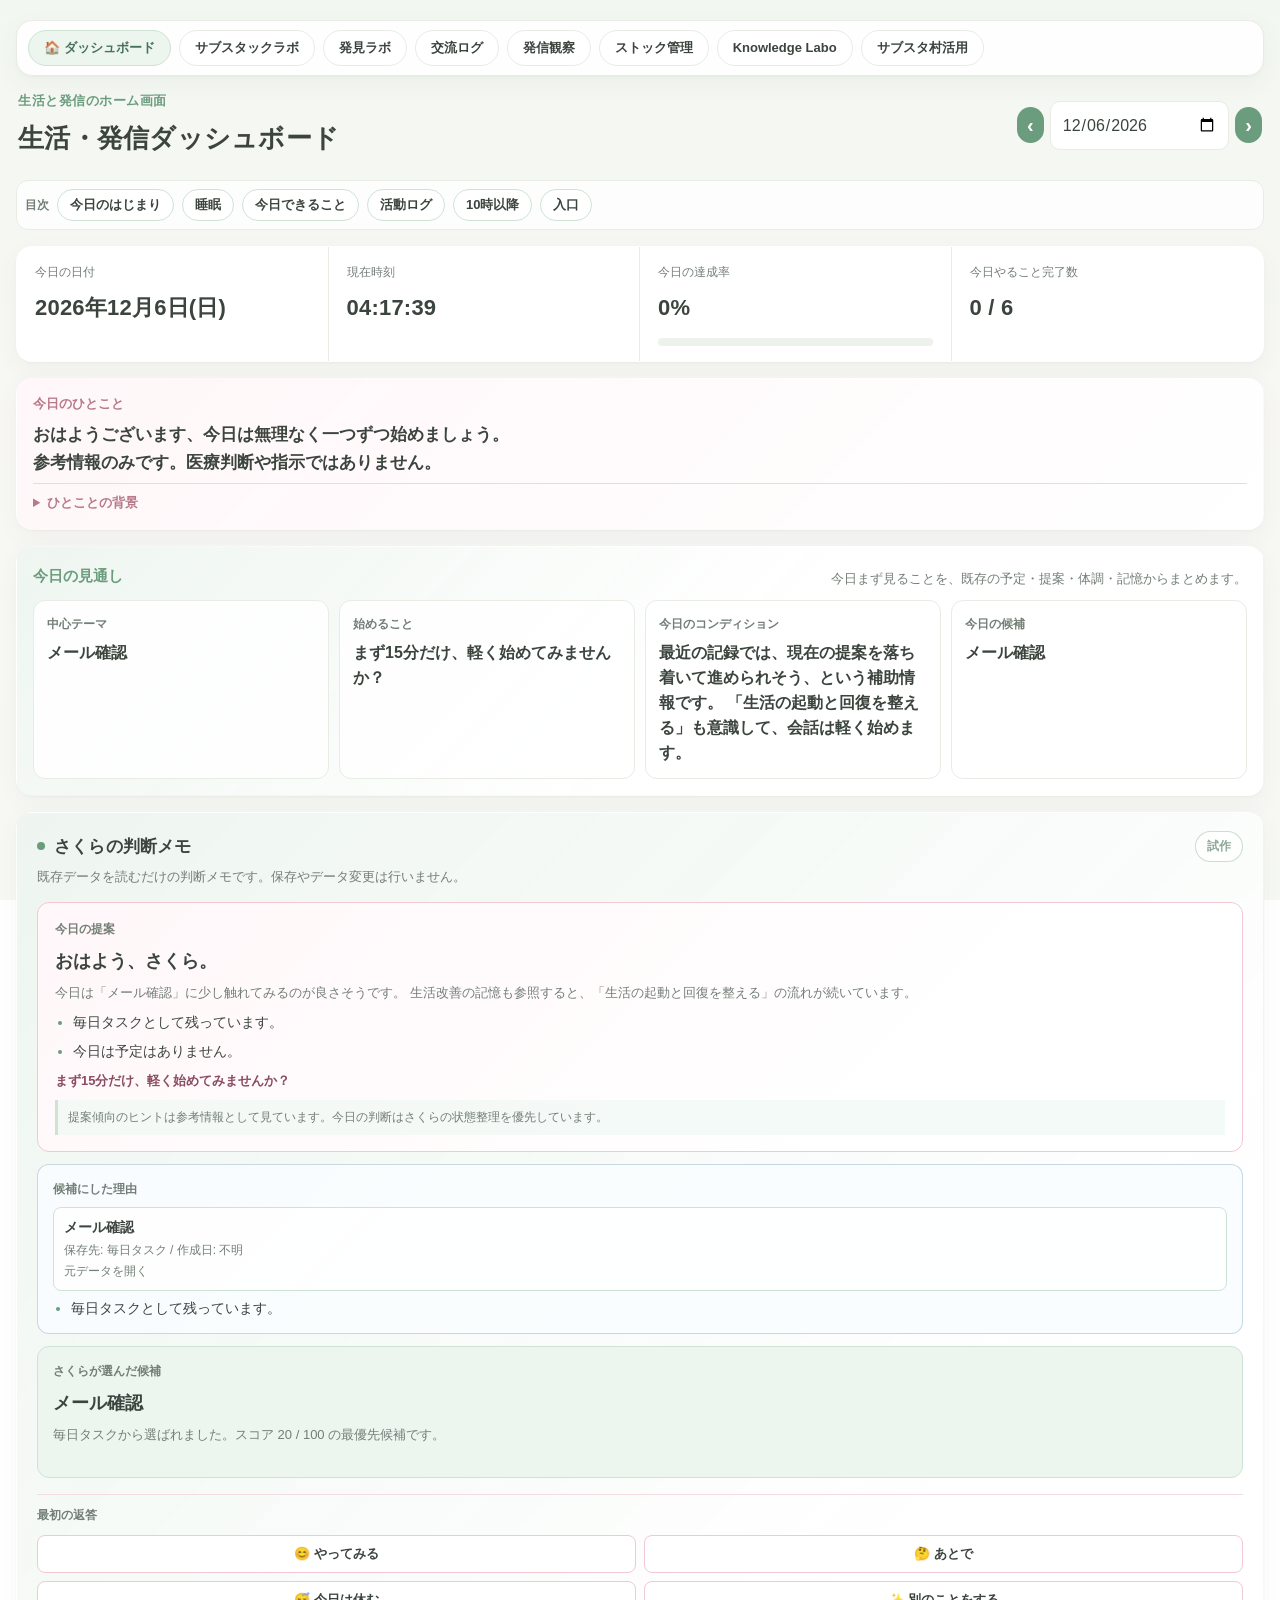
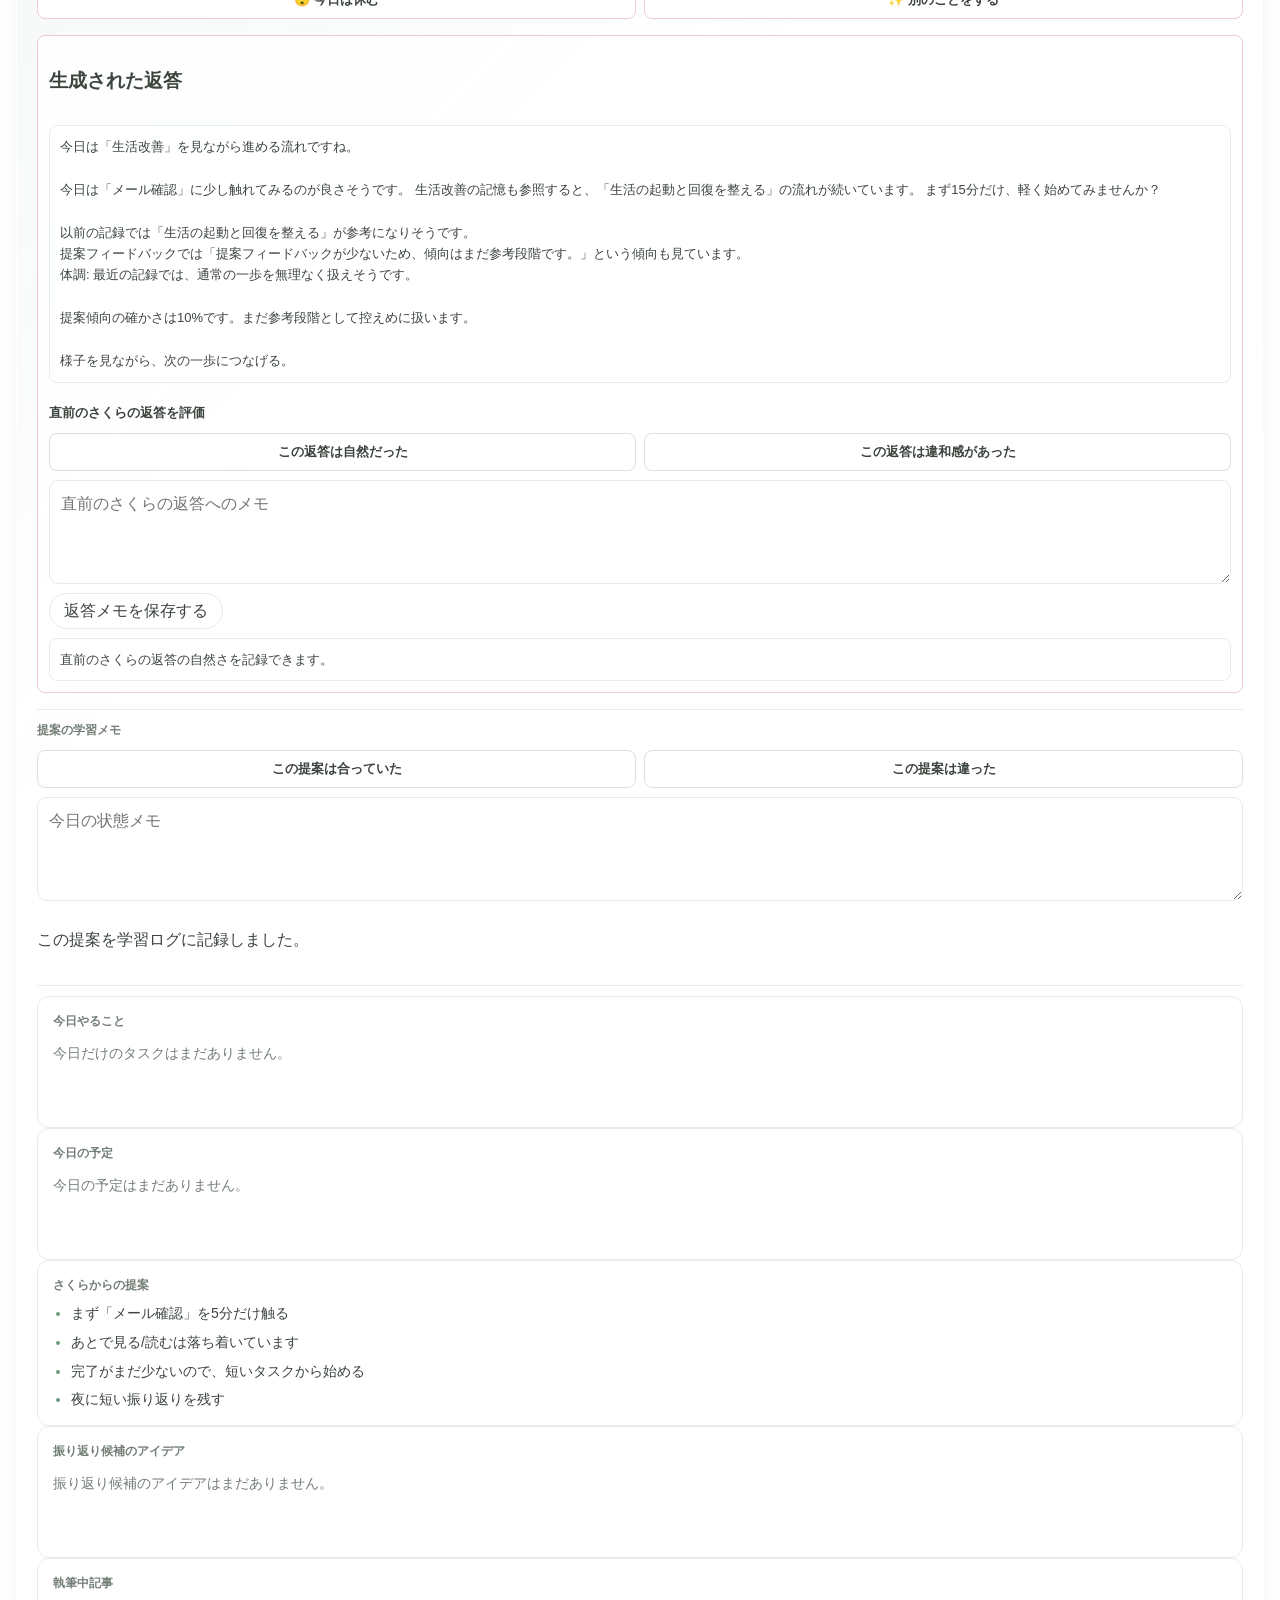
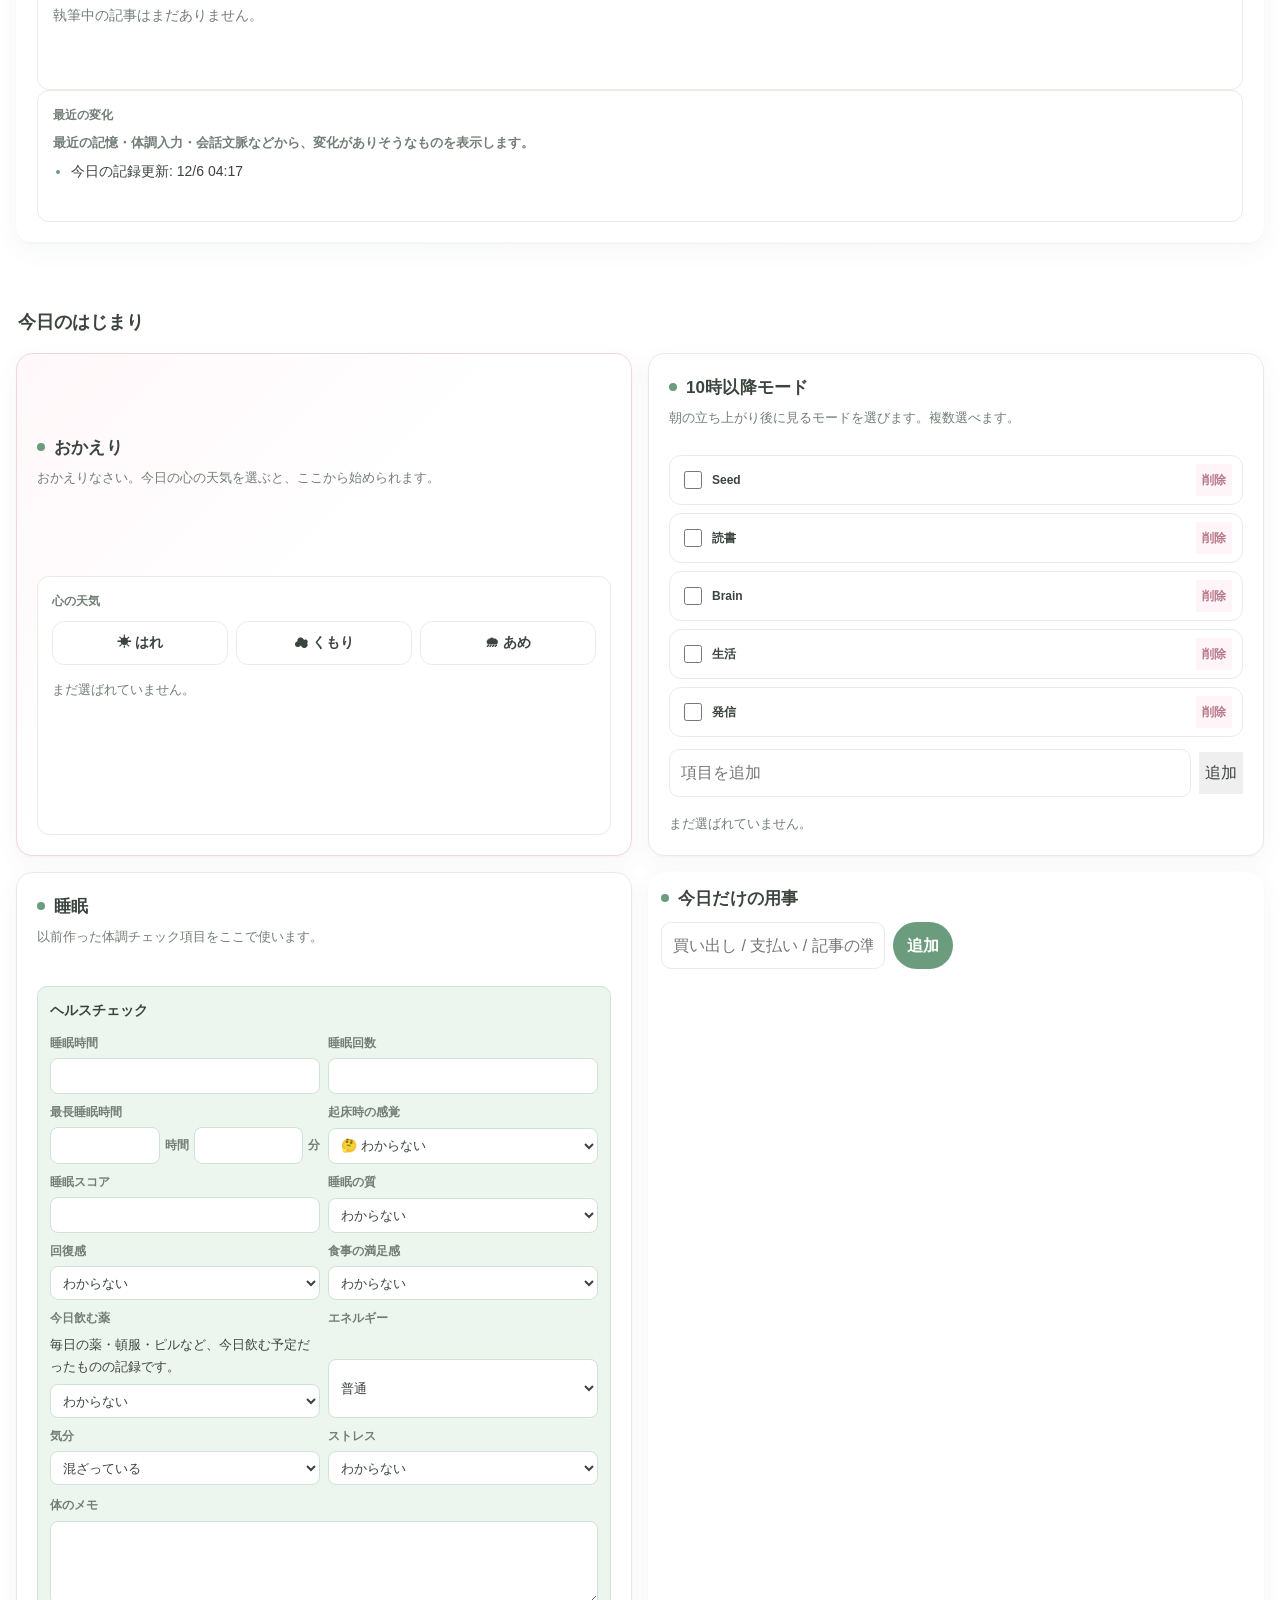
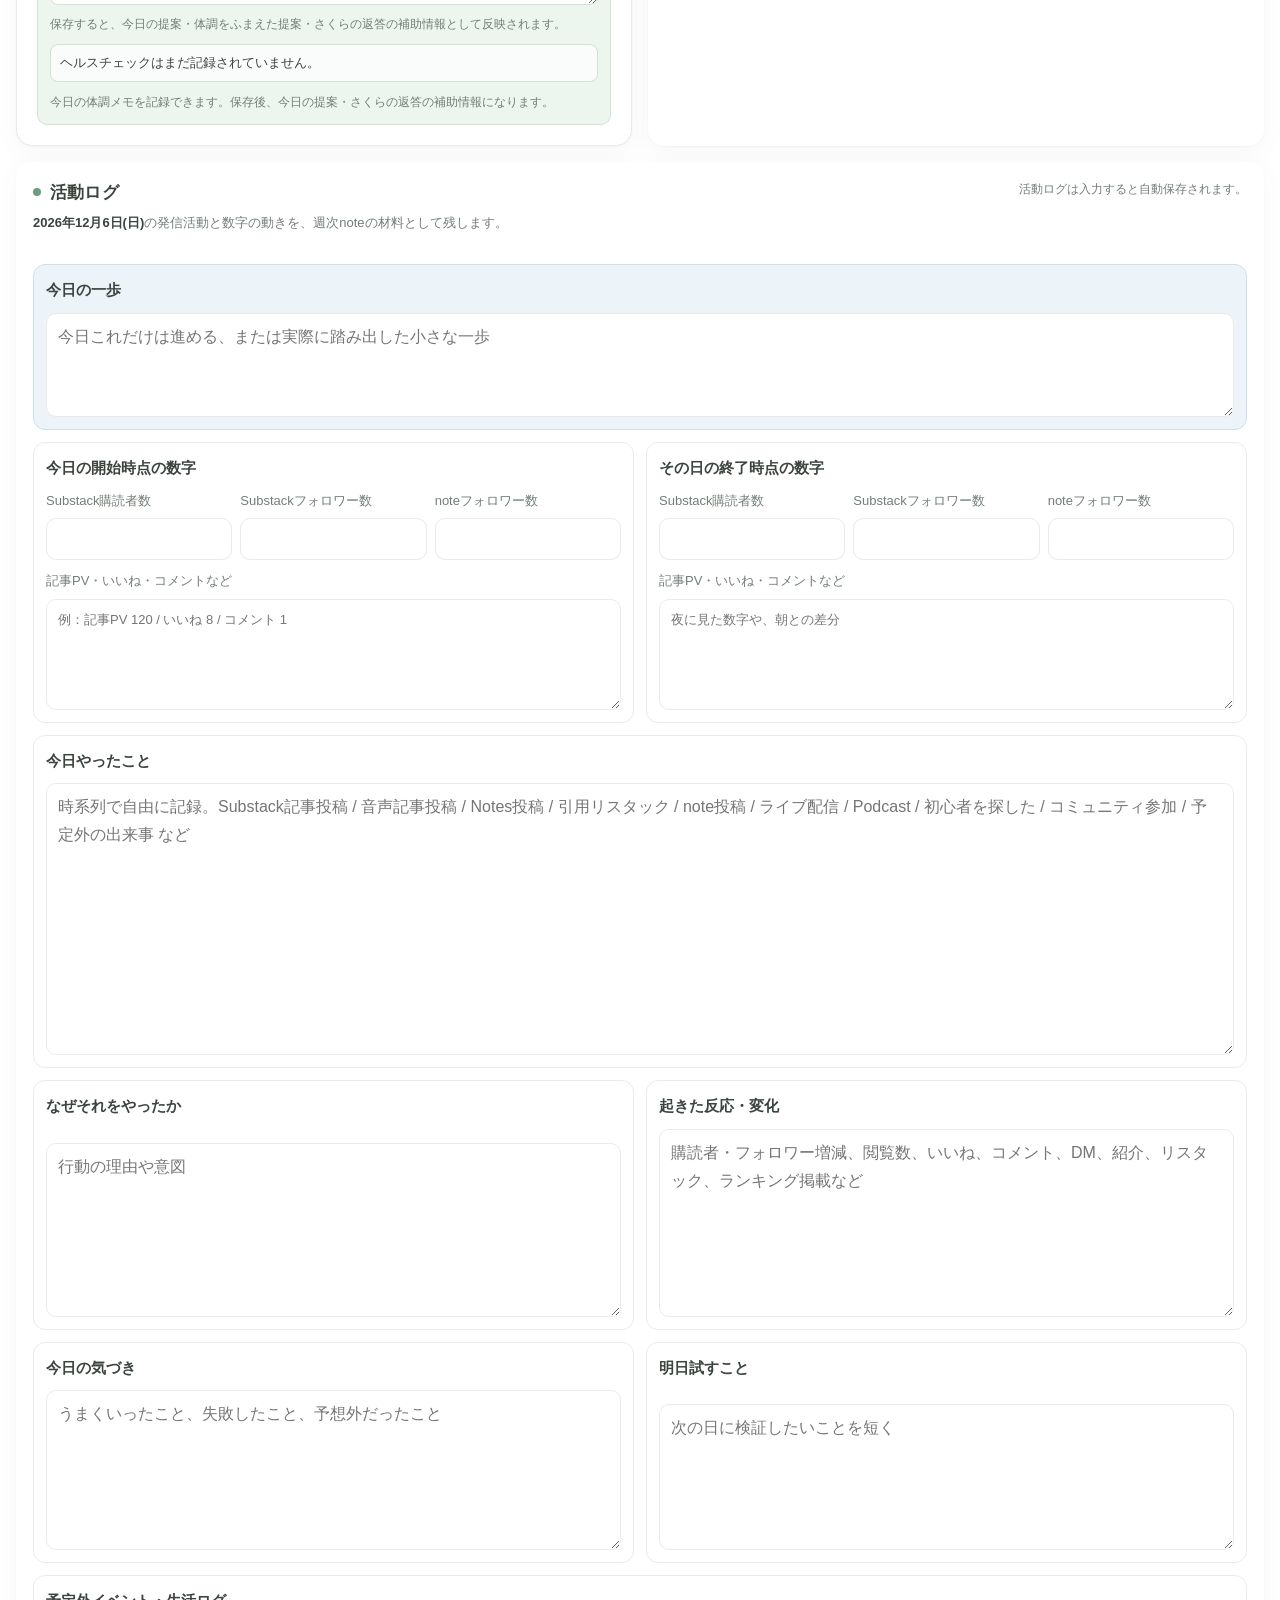
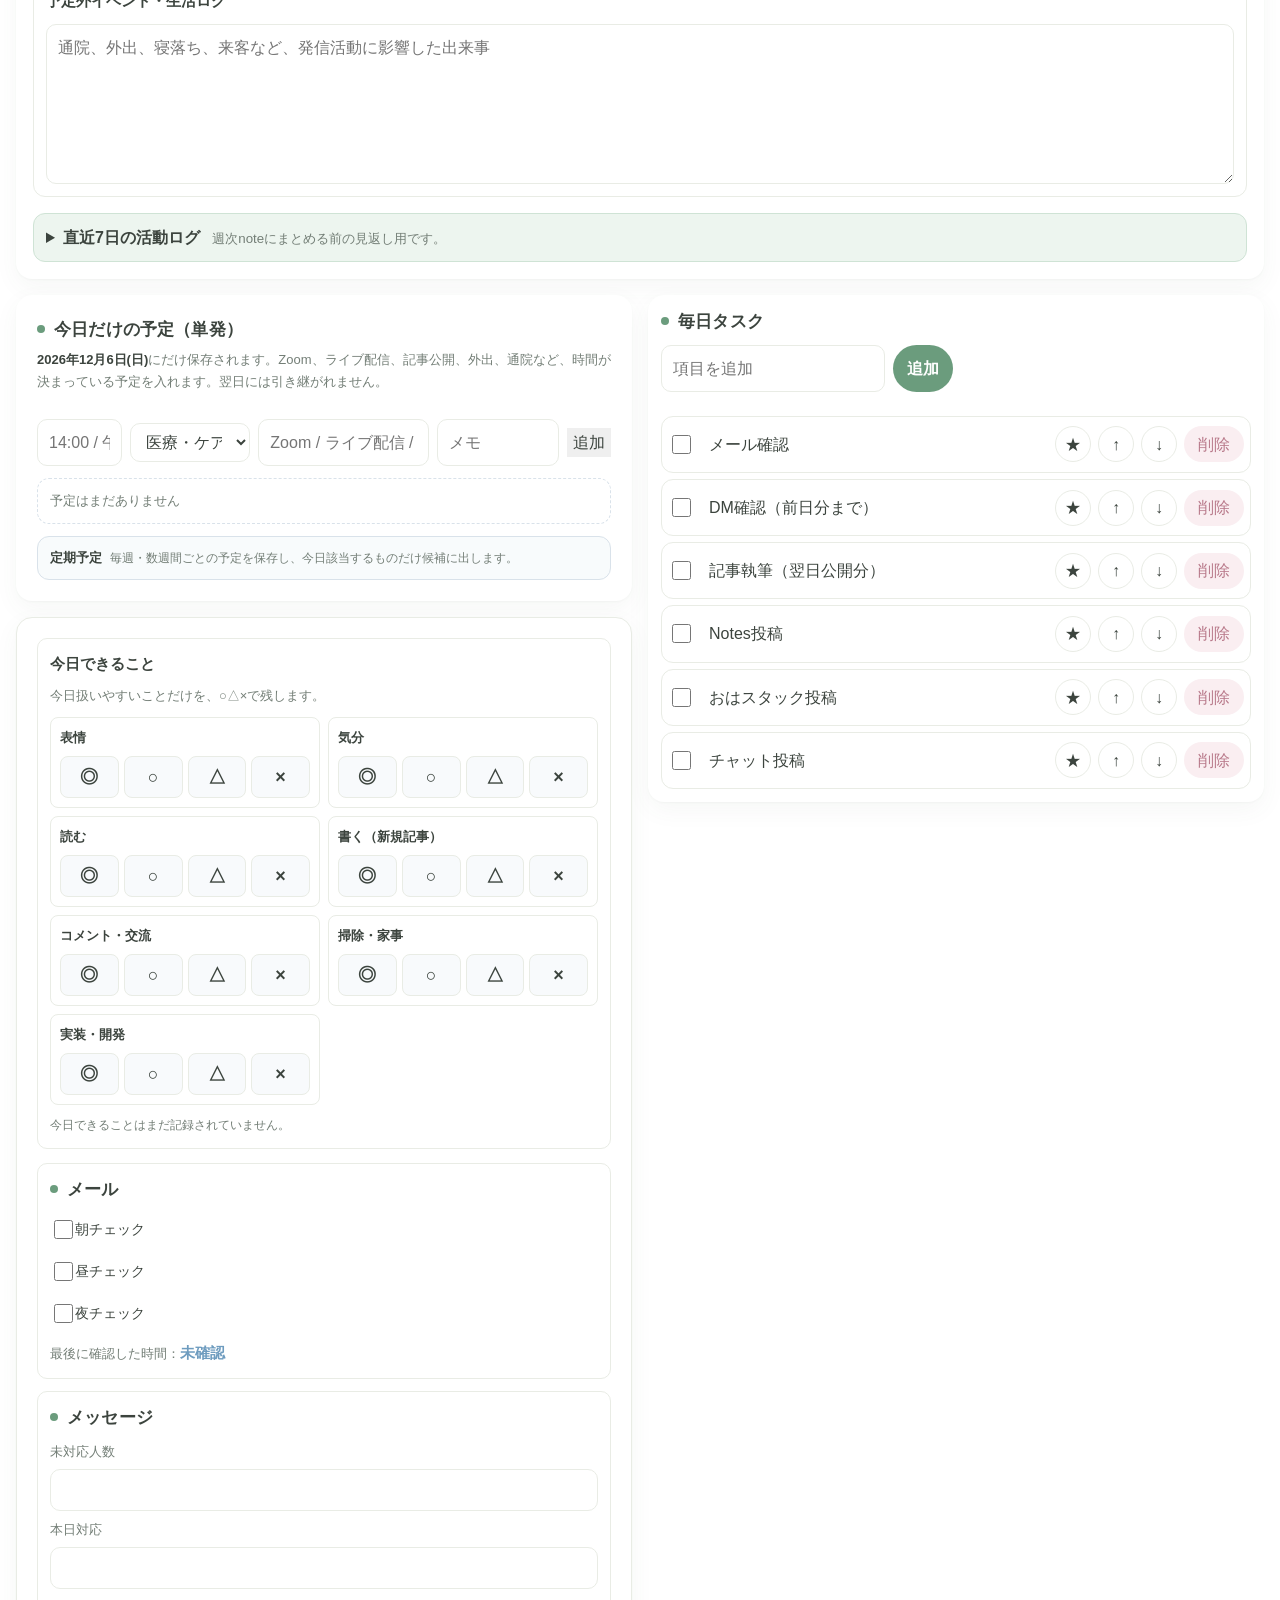
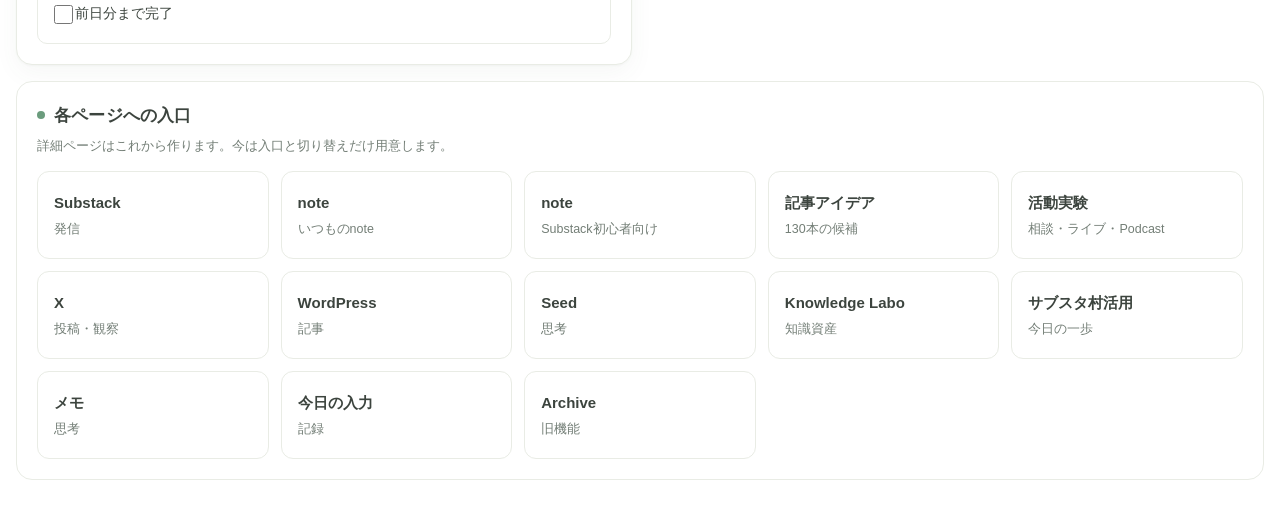
==== index.html @ 3c577ba4 "Improve Substa village video notes" ====
<!doctype html>
<html lang="ja">
  <head>
    <meta charset="UTF-8" />
    <meta name="viewport" content="width=device-width, initial-scale=1.0" />
    <title>生活・発信ダッシュボード</title>
    <link rel="icon" href="data:," />
    <link rel="stylesheet" href="./styles.css?v=20260811-substa-video-log" />
  </head>
  <body>
    <div class="app">
      <nav class="global-nav" aria-label="アプリ切り替え">
        <a class="global-nav-link current" aria-current="page" href="https://mcwgw408-oss.github.io/operation-dashboard/">🏠 ダッシュボード</a>
        <a class="global-nav-link" href="https://mcwgw408-oss.github.io/substack-labo/">サブスタックラボ</a>
        <a class="global-nav-link" href="https://mcwgw408-oss.github.io/discovery-Labo/">発見ラボ</a>
        <a class="global-nav-link" href="https://mcwgw408-oss.github.io/action-Labo/">交流ログ</a>
        <a class="global-nav-link" href="https://mcwgw408-oss.github.io/observation-Labo/">発信観察</a>
        <a class="global-nav-link" href="https://mcwgw408-oss.github.io/Stock-Labo/">ストック管理</a>
        <a class="global-nav-link" href="#knowledge-labo" data-page-entry="Knowledge Labo">Knowledge Labo</a>
        <a class="global-nav-link" href="#sakura-substa-village" data-page-entry="サブスタ村活用">サブスタ村活用</a>
      </nav>

      <header class="topbar">
        <div>
          <p class="kicker">生活と発信のホーム画面</p>
          <h1>生活・発信ダッシュボード</h1>
        </div>
        <div class="date-switcher">
          <button class="icon-button" id="prevDay" type="button" title="前日">‹</button>
          <input id="activeDate" type="date" />
          <button class="icon-button" id="nextDay" type="button" title="翌日">›</button>
        </div>
      </header>

      <main class="dashboard">
        <nav class="dashboard-page-nav" aria-label="目次">
          <span class="dashboard-page-nav-title">目次</span>
          <a href="#dashboard-start">今日のはじまり</a>
          <a href="#home-sleep-summary">睡眠</a>
          <a href="#home-capacity-check">今日できること</a>
          <a href="#daily-activity-log">活動ログ</a>
          <a href="#home-after-ten-mode">10時以降</a>
          <a href="#home-launch">入口</a>
        </nav>

        <section class="summary-panel">
          <div class="summary-cell">
            <span>今日の日付</span>
            <strong id="dateLabel"></strong>
          </div>
          <div class="summary-cell">
            <span>現在時刻</span>
            <strong id="timeLabel"></strong>
          </div>
          <div class="summary-cell progress-cell">
            <span>今日の達成率</span>
            <strong id="progressLabel">0%</strong>
            <div class="progress-track"><div id="progressBar"></div></div>
          </div>
          <div class="summary-cell">
            <span>今日やること完了数</span>
            <strong id="completeCount">0 / 0</strong>
          </div>
        </section>

        <section class="morning-guidance-panel" aria-label="今日のひとこと">
          <span>今日のひとこと</span>
          <p id="morningGuidanceText">今日の提案を準備しています。</p>
          <details class="explainable-guidance-panel">
            <summary>ひとことの背景</summary>
            <ul id="explainableGuidanceReasons" class="explainable-guidance-list"></ul>
          </details>
        </section>

        <section class="daily-focus-panel" aria-label="今日の見通し">
          <div class="daily-focus-heading">
            <span>今日の見通し</span>
            <p>今日まず見ることを、既存の予定・提案・体調・記憶からまとめます。</p>
          </div>
          <div class="daily-focus-grid">
            <article class="daily-focus-card">
              <span>中心テーマ</span>
              <strong id="dailyFocusPriority">-</strong>
            </article>
            <article class="daily-focus-card">
              <span>始めること</span>
              <strong id="dailyFocusNextAction">-</strong>
            </article>
            <article class="daily-focus-card">
              <span>今日のコンディション</span>
              <strong id="dailyFocusCondition">-</strong>
            </article>
            <article class="daily-focus-card">
              <span id="dailyFocusTaskLabel">今日の候補</span>
              <strong id="dailyFocusTask">-</strong>
            </article>
          </div>
        </section>

        <section id="dashboard-start" class="dashboard-section-heading dashboard-proposal-heading span-2" aria-label="今日のはじまり">
          <div>
            <span>今日のはじまり</span>
          </div>
        </section>

        <section class="panel welcome-home-panel span-2" aria-label="おかえりパネル">
          <div class="panel-heading">
            <div>
              <h2>おかえり</h2>
              <p class="section-note" id="welcomeHomeGreeting">今日の心の天気を選ぶと、ここから始められます。</p>
            </div>
          </div>
          <div class="welcome-home-layout">
            <div class="welcome-weather-card">
              <span class="brain-label">心の天気</span>
              <div class="welcome-weather-options" role="group" aria-label="今日の心の天気">
                <button type="button" data-weather-choice="sunny" aria-pressed="false">☀ はれ</button>
                <button type="button" data-weather-choice="cloudy" aria-pressed="false">☁ くもり</button>
                <button type="button" data-weather-choice="rainy" aria-pressed="false">🌧 あめ</button>
              </div>
              <p class="section-note" id="welcomeWeatherStatus">まだ選ばれていません。</p>
            </div>
          </div>
        </section>

        <section id="home-sleep-summary" class="panel sleep-summary-panel span-2" aria-label="睡眠">
          <div class="panel-heading">
            <div>
              <h2>睡眠</h2>
              <p class="section-note">以前作った体調チェック項目をここで使います。</p>
            </div>
          </div>
          <div id="homeSleepHealthCheckMount"></div>
        </section>

        <section class="panel brain-panel">
          <div class="panel-heading">
            <div>
              <h2>さくらの判断メモ</h2>
              <p class="section-note">既存データを読むだけの判断メモです。保存やデータ変更は行いません。</p>
            </div>
          </div>
          <div class="brain-layout">
            <div class="brain-card recommendation-card">
              <span class="brain-label">今日の提案</span>
              <strong id="brainRecommendationTitle">今日は少し整える日</strong>
              <p id="brainRecommendationMessage">選ばれた候補をもとに、体調や記憶をふまえて返答文に整えます。</p>
              <ul id="brainRecommendationReasons" class="brain-list"></ul>
              <p id="brainRecommendationAction" class="brain-action-text">無理なく始められる一歩を提案します。</p>
              <p id="brainAdaptiveNote" class="brain-adaptive-note" hidden></p>
              <details class="health-aware-recommendation-panel" aria-label="体調をふまえた提案">
                <summary>体調をふまえた提案を見る</summary>
                <div class="health-aware-recommendation-grid">
                  <div><span>行動サイズ</span><p id="healthAwareRecommendationActionSize">-</p></div>
                  <div><span>補助情報</span><p id="healthAwareRecommendationSupport">-</p></div>
                  <div><span>優先理由</span><p id="healthAwareRecommendationPriority">-</p></div>
                  <div><span>注意事項</span><p id="healthAwareRecommendationCaution">-</p></div>
                </div>
              </details>
              <div class="explain-layer-panel" aria-label="なぜこの提案？">
                <button type="button" id="explainLayerToggle" class="explain-layer-toggle" aria-expanded="false" aria-controls="explainLayerBody">
                  理由を見る
                </button>
                <div id="explainLayerBody" class="explain-layer-body" hidden>
                  <span class="brain-label">なぜこの提案？</span>
                  <div class="explain-layer-grid">
                    <section>
                      <h3>見た情報</h3>
                      <ul id="explainSeenInfo" class="brain-list"></ul>
                    </section>
                    <section>
                      <h3>主な理由</h3>
                      <ul id="explainMainReasons" class="brain-list"></ul>
                    </section>
                    <section>
                      <h3>エネルギーの影響</h3>
                      <p id="explainEnergyImpact">通常の優先度で見ています。</p>
                    </section>
                    <section>
                      <h3>勢いの影響</h3>
                      <p id="explainMomentumImpact">大きな勢いの偏りはありません。</p>
                    </section>
                    <section class="explain-layer-wide">
                      <h3>不確かな点</h3>
                      <ul id="explainUncertainty" class="brain-list"></ul>
                    </section>
                  </div>
                </div>
              </div>
            </div>
            <div class="brain-card reason-card">
              <span class="brain-label">候補にした理由</span>
              <ul id="brainPriorityReasons" class="brain-list"></ul>
            </div>
            <div class="brain-card priority-card">
              <span class="brain-label">さくらが選んだ候補</span>
              <strong id="brainPriority">まだ優先候補はありません</strong>
              <p id="brainPriorityNote">今日の予定・タスク・記憶から、まず注目する対象を選びます。</p>
              <details class="brain-decision-details" aria-label="候補の判断材料">
                <summary>判断材料を見る</summary>
                <div><span>スコア</span><p id="brainPriorityScore">-</p></div>
                <div><span>判断材料</span><ul id="brainPriorityMaterials" class="brain-list"></ul></div>
                <p id="brainPriorityScoreHelp">スコアは候補の種類・更新状況・体調や勢いを合わせた目安です。</p>
              </details>
            </div>
            <div class="first-agent-panel" aria-label="最初の返答">
              <span class="brain-label">最初の返答</span>
              <div class="first-agent-actions">
                <button type="button" data-first-agent-reply="try">😊 やってみる</button>
                <button type="button" data-first-agent-reply="later">🤔 あとで</button>
                <button type="button" data-first-agent-reply="rest">😴 今日は休む</button>
                <button type="button" data-first-agent-reply="other">✨ 別のことをする</button>
              </div>
              <p id="firstAgentResponse" class="first-agent-response" hidden></p>
            </div>
            <div id="generatedReplyMount" class="daily-action-mount"></div>
            <div class="learning-feedback-panel" aria-label="提案の学習メモ">
              <span class="brain-label">提案の学習メモ</span>
              <div class="learning-feedback-actions">
                <button type="button" data-learning-feedback="true">この提案は合っていた</button>
                <button type="button" data-learning-feedback="false">この提案は違った</button>
              </div>
              <textarea id="learningFeedbackNote" rows="3" placeholder="今日の状態メモ" aria-label="今日の状態メモ"></textarea>
              <p id="learningFeedbackStatus" class="learning-feedback-status">この提案を学習ログに記録します。</p>
            </div>
            <div class="brain-section-heading">
              <span>さくらの内部状態（開発者向け）</span>
              <small>提案学習・さくらの記憶・思考・実行管理の詳細です。普段は閉じたままで大丈夫です。</small>
            </div>
              <details class="developer-state-panel">
                <summary>
                  <span>さくらの内部状態（開発者向け）</span>
                  <small>提案フィードバックの集計（必要なときだけ確認）</small>
                </summary>
                <div class="developer-state-body">
              <div class="learning-summary-panel" aria-label="提案フィードバックの集計">
                <span class="brain-label">提案フィードバックの集計</span>
                <div class="learning-summary-grid">
                  <div><span>総ログ</span><strong id="learningSummaryTotal">0件</strong></div>
                  <div><span>合っていた</span><strong id="learningSummaryAccepted">0件</strong></div>
                  <div><span>違った</span><strong id="learningSummaryRejected">0件</strong></div>
                  <div><span>未回答</span><strong id="learningSummaryUnanswered">0件</strong></div>
                  <div><span>最近7件の一致率</span><strong id="learningSummaryRate">-</strong></div>
                  <div><span>最近多い提案</span><strong id="learningSummaryType">なし</strong></div>
                  <div><span>平均エネルギー</span><strong id="learningSummaryEnergy">-</strong></div>
                </div>
              </div>
              <div class="learning-hint-panel" aria-label="提案傾向のヒント">
                <span class="brain-label">提案傾向のヒント</span>
                <p id="learningHintMessage">提案フィードバックが少ないため、傾向はまだ参考段階です。</p>
                <div class="learning-hint-meta">
                  <span>信頼度 <strong id="learningHintConfidence">10%</strong></span>
                  <span>参照元 <strong id="learningHintSource">ログ全体</strong></span>
                </div>
              </div>
              <div class="learning-confidence-panel" aria-label="提案傾向の確かさ">
                <span class="brain-label">提案傾向の確かさ</span>
                <div class="learning-confidence-grid">
                  <div><span>点数</span><strong id="learningConfidenceScore">10%</strong></div>
                  <div><span>段階</span><strong id="learningConfidenceLevel">低い</strong></div>
                </div>
                <p id="learningConfidenceMessage">提案フィードバックの傾向はまだ参考段階のため、控えめに扱います。</p>
                <small>参照元 <strong id="learningConfidenceSource">ログ全体</strong></small>
              </div>
              <div class="context-summary-panel" aria-label="文脈エンジン">
                <span class="brain-label">文脈エンジン</span>
                <h4>今日の文脈</h4>
                <p id="contextSummaryText">今日の文脈を整理しています。</p>
                <div class="context-summary-grid">
                  <div><span>テーマ</span><strong id="contextSummaryTheme">-</strong></div>
                  <div><span>判断材料</span><strong id="contextSummarySignals">-</strong></div>
                </div>
              </div>
              <div class="adaptive-guidance-panel" aria-label="提案調整">
                <span class="brain-label">提案調整</span>
                <div class="adaptive-guidance-grid">
                  <div><span>執筆</span><strong id="adaptiveGuidanceWriting">0.50</strong></div>
                  <div><span>開発</span><strong id="adaptiveGuidanceCoding">0.50</strong></div>
                  <div><span>体調</span><strong id="adaptiveGuidanceHealth">0.50</strong></div>
                  <div><span>休息</span><strong id="adaptiveGuidanceRest">0.50</strong></div>
                </div>
                <p id="adaptiveGuidanceSummary">既存フィードバックから最近の傾向を集計します。提案にはまだ反映していません。</p>
                <small>参照元 <strong id="adaptiveGuidanceSource">提案学習ログ、返答フィードバック</strong></small>
              </div>
              <div class="reflection-layer-panel" aria-label="振り返りレイヤー">
                <span class="brain-label">振り返りレイヤー</span>
                <h4>今日の振り返り</h4>
                <ul id="reflectionLayerList" class="reflection-layer-list"></ul>
                <div class="reflection-tomorrow-note">
                  <span>明日へのメモ</span>
                  <p id="reflectionTomorrowNote">フィードバックが増えると、明日に活かせることをここにまとめます。</p>
                </div>
              </div>
              <div class="conversation-timeline-panel" aria-label="会話の流れ">
                <span class="brain-label">会話の流れ</span>
                <h4>最近の流れ</h4>
                <ul id="conversationTimelineList" class="conversation-timeline-list"></ul>
              </div>
                </div>
              </details>
            <div class="brain-section-heading">
              <span>必要なとき見る情報</span>
              <small>記憶、会話の文脈、返答の組み立てを確認できます。</small>
            </div>
              <div class="memory-layer-panel" aria-label="記憶メモ">
                <span class="brain-label">記憶メモ</span>
                <details class="developer-state-panel">
                  <summary>
                    <span>さくらの内部状態（開発者向け）</span>
                    <small>記憶 / 文脈 / 返答設計</small>
                  </summary>
                  <div class="developer-state-body">
                <section>
                  <h3>最近の記憶</h3>
                  <ul id="shortMemoryList" class="brain-list"></ul>
                </section>
                <section>
                  <h3>プロジェクト記憶</h3>
                  <ul id="projectMemoryList" class="project-memory-list"></ul>
                </section>
                <section>
                  <h3>呼び出した記憶</h3>
                  <ul id="retrievedMemoryList" class="brain-list"></ul>
                </section>
                <section class="brain-memory-context-panel">
                  <h3>記憶から見た今日の文脈</h3>
                  <div class="brain-memory-context-grid">
                    <div><span>プロジェクト</span><strong id="brainMemoryContextProject">-</strong></div>
                    <div><span>呼び出した記憶</span><ul id="brainMemoryContextRetrieved" class="brain-list"></ul></div>
                    <div><span>最近の記憶</span><ul id="brainMemoryContextRecent" class="brain-list"></ul></div>
                  </div>
                </section>
                <section class="conversation-context-panel">
                  <h3>会話の文脈</h3>
                  <div class="conversation-context-grid">
                    <div><span>プロジェクト</span><strong id="conversationContextProject">-</strong></div>
                    <div><span>今日の提案</span><strong id="conversationContextRecommendation">-</strong></div>
                    <div><span>記憶</span><strong id="conversationContextMemory">-</strong></div>
                    <div><span>提案フィードバックの傾向</span><strong id="conversationContextLearning">-</strong></div>
                  </div>
                </section>
                <section class="health-aware-conversation-panel">
                  <h3>体調をふまえた会話</h3>
                  <div class="health-aware-conversation-grid">
                    <div><span>会話のトーン</span><p id="healthAwareConversationTone">-</p></div>
                    <div><span>話し始めのヒント</span><p id="healthAwareOpeningHint">-</p></div>
                    <div><span>補助メッセージ</span><p id="healthAwareSupportHint">-</p></div>
                    <div><span>注意事項</span><p id="healthAwareCautionNote">-</p></div>
                    <div><span>返答の調整方針</span><p id="healthAwareReplyAdjustment">-</p></div>
                    <div><span>参照元</span><p id="healthAwareSourceSummary">-</p></div>
                  </div>
                </section>
                <section class="reply-plan-panel">
                  <h3>返答の設計メモ</h3>
                  <div class="reply-plan-grid">
                    <div><span>話し始め</span><p id="replyPlanOpening">-</p></div>
                    <div><span>主な内容</span><p id="replyPlanMainPoint">-</p></div>
                    <div><span>補足</span><p id="replyPlanSupport">-</p></div>
                    <div><span>不確かな点</span><p id="replyPlanUncertainty">-</p></div>
                    <div><span>締め方</span><p id="replyPlanClosing">-</p></div>
                  </div>
                </section>
                  </div>
                </details>
                <section class="generated-reply-panel">
                  <h3>生成された返答</h3>
                  <p id="generatedReplyText">-</p>
                  <div id="replyFeedbackMount"></div>
                </section>
                  <details class="developer-state-panel">
                    <summary>
                      <span>さくらの内部状態（開発者向け）</span>
                      <small>人格・思考・実行管理の詳細状態</small>
                    </summary>
                    <div class="developer-state-body">
                  <div class="personality-profile-panel" aria-label="人柄プロフィール">
                    <h4>人柄プロフィール</h4>
                    <div class="personality-profile-grid">
                      <div><span>あたたかさ</span><p id="personalityWarmth">-</p></div>
                      <div><span>好奇心</span><p id="personalityCuriosity">-</p></div>
                      <div><span>忍耐</span><p id="personalityPatience">-</p></div>
                      <div><span>率直さ</span><p id="personalityDirectness">-</p></div>
                      <div><span>ユーモア</span><p id="personalityHumor">-</p></div>
                      <div><span>振り返り</span><p id="personalityReflection">-</p></div>
                      <div><span>支援の強さ</span><p id="personalitySupportiveness">-</p></div>
                    </div>
                  </div>
                  <div class="relationship-profile-panel" aria-label="関係性プロフィール">
                    <h4>関係性プロフィール</h4>
                    <div class="relationship-profile-grid">
                      <div><span>段階</span><p id="relationshipStage">-</p></div>
                      <div><span>親しみ</span><p id="relationshipFamiliarity">-</p></div>
                      <div><span>信頼</span><p id="relationshipTrust">-</p></div>
                      <div><span>好みの支援</span><p id="relationshipPreferredSupport">-</p></div>
                      <div><span>会話の距離感</span><p id="relationshipCommunicationDistance">-</p></div>
                      <div><span>最後のやりとり</span><p id="relationshipLastInteraction">-</p></div>
                    </div>
                  </div>
                  <div class="emotional-resonance-panel" aria-label="感情の響き">
                    <h4>感情の響き</h4>
                    <div class="emotional-resonance-grid">
                      <div><span>検出した状態</span><p id="emotionalResonanceMode">-</p></div>
                      <div><span>感情のエネルギー</span><p id="emotionalResonanceEnergy">-</p></div>
                      <div><span>支援レベル</span><p id="emotionalResonanceSupport">-</p></div>
                      <div><span>返答のトーン</span><p id="emotionalResonanceTone">-</p></div>
                      <div><span>判断理由</span><p id="emotionalResonanceReasoning">-</p></div>
                    </div>
                  </div>
                  <div class="identity-profile-panel" aria-label="自己認識プロフィール">
                    <h4>自己認識プロフィール</h4>
                    <div class="identity-profile-grid">
                      <div><span>自己認識モード</span><p id="identityMode">-</p></div>
                      <div><span>中心的な特徴</span><p id="identityCoreTraits">-</p></div>
                      <div><span>関係性の文脈</span><p id="identityRelationshipContext">-</p></div>
                      <div><span>現在のトーン</span><p id="identityCurrentTone">-</p></div>
                      <div><span>返答方針</span><p id="identityResponsePrinciple">-</p></div>
                    </div>
                  </div>
                  <div class="goal-state-panel" aria-label="目標の状態">
                    <h4>目標の状態</h4>
                    <div class="goal-state-grid">
                      <div><span>現在の目標</span><p id="goalCurrentGoal">-</p></div>
                      <div><span>ユーザーの目標</span><p id="goalUserGoal">-</p></div>
                      <div><span>さくらの目標</span><p id="goalAssistantGoal">-</p></div>
                      <div><span>成功条件</span><p id="goalSuccessCondition">-</p></div>
                      <div><span>次の手順</span><p id="goalNextStep">-</p></div>
                      <div><span>確信度</span><p id="goalConfidence">-</p></div>
                    </div>
                  </div>
                  <div class="priority-state-panel" aria-label="優先度の状態">
                    <h4>優先度の状態</h4>
                    <div class="priority-state-grid">
                      <div><span>第一優先</span><p id="priorityPrimaryPriority">-</p></div>
                      <div><span>第二優先</span><p id="prioritySecondaryPriority">-</p></div>
                      <div><span>除外した話題</span><p id="priorityIgnoredTopics">-</p></div>
                      <div><span>緊急度</span><p id="priorityUrgency">-</p></div>
                      <div><span>判断理由</span><p id="priorityReasoning">-</p></div>
                    </div>
                  </div>
                  <div class="decision-state-panel" aria-label="会話方針の判断">
                    <h4>会話方針の判断</h4>
                    <div class="decision-state-grid">
                      <div><span>選んだ方針</span><p id="decisionSelectedApproach">-</p></div>
                      <div><span>他の候補方針</span><p id="decisionAlternativeApproaches">-</p></div>
                      <div><span>判断理由</span><p id="decisionReason">-</p></div>
                      <div><span>確信度</span><p id="decisionConfidence">-</p></div>
                      <div><span>想定結果</span><p id="decisionExpectedOutcome">-</p></div>
                    </div>
                  </div>
                  <div class="strategy-state-panel" aria-label="戦略の状態">
                    <h4>戦略の状態</h4>
                    <div class="strategy-state-grid">
                      <div><span>戦略の種類</span><p id="strategyType">-</p></div>
                      <div><span>手順</span><p id="strategySteps">-</p></div>
                      <div><span>会話計画</span><p id="strategyCommunicationPlan">-</p></div>
                      <div><span>リスク</span><p id="strategyRisk">-</p></div>
                      <div><span>代替案</span><p id="strategyFallback">-</p></div>
                    </div>
                  </div>
                  <div class="attention-state-panel" aria-label="注目状態">
                    <h4>注目状態</h4>
                    <div class="attention-state-grid">
                      <div><span>注目対象</span><p id="attentionFocusTarget">-</p></div>
                      <div><span>第二注目</span><p id="attentionSecondaryFocus">-</p></div>
                      <div><span>避ける注目</span><p id="attentionAvoidFocus">-</p></div>
                      <div><span>注目理由</span><p id="attentionReason">-</p></div>
                      <div><span>返答の手がかり</span><p id="attentionResponseCue">-</p></div>
                    </div>
                  </div>
                  <div class="cognitive-state-panel" aria-label="認知状態">
                    <h4>認知状態</h4>
                    <div class="cognitive-state-grid">
                      <div><span>認知モード</span><p id="cognitiveMode">-</p></div>
                      <div><span>現在の目標</span><p id="cognitiveActiveGoal">-</p></div>
                      <div><span>現在の優先度</span><p id="cognitiveActivePriority">-</p></div>
                      <div><span>現在の判断</span><p id="cognitiveActiveDecision">-</p></div>
                      <div><span>現在の戦略</span><p id="cognitiveActiveStrategy">-</p></div>
                      <div><span>現在の注目</span><p id="cognitiveActiveAttention">-</p></div>
                      <div><span>判断理由の要約</span><p id="cognitiveReasoningSummary">-</p></div>
                    </div>
                  </div>
                  <div class="intent-state-panel" aria-label="意図の状態">
                    <h4>意図の状態</h4>
                    <div class="intent-state-grid">
                      <div><span>第一意図</span><p id="intentPrimaryIntent">-</p></div>
                      <div><span>第二意図</span><p id="intentSecondaryIntent">-</p></div>
                      <div><span>実行の種類</span><p id="intentExecutionType">-</p></div>
                      <div><span>想定結果</span><p id="intentExpectedResult">-</p></div>
                      <div><span>判断理由</span><p id="intentReasoning">-</p></div>
                    </div>
                  </div>
                  <div class="task-plan-state-panel" aria-label="タスク計画の状態">
                    <h4>タスク計画の状態</h4>
                    <div class="task-plan-state-grid">
                      <div><span>目的</span><p id="taskPlanObjective">-</p></div>
                      <div><span>予定している手順</span><p id="taskPlanPlannedSteps">-</p></div>
                      <div><span>依存関係</span><p id="taskPlanDependencies">-</p></div>
                      <div><span>見積もり複雑度</span><p id="taskPlanEstimatedComplexity">-</p></div>
                      <div><span>完了条件</span><p id="taskPlanCompletionCriteria">-</p></div>
                    </div>
                  </div>
                  <div class="workflow-state-panel" aria-label="作業の流れ">
                    <h4>作業の流れ</h4>
                    <div class="workflow-state-grid">
                      <div><span>作業状況</span><p id="workflowStatus">-</p></div>
                      <div><span>現在の手順</span><p id="workflowCurrentStep">-</p></div>
                      <div><span>手順の合計</span><p id="workflowTotalSteps">-</p></div>
                      <div><span>完了した手順</span><p id="workflowCompletedSteps">-</p></div>
                      <div><span>次にやること</span><p id="workflowNextAction">-</p></div>
                      <div><span>再試行回数</span><p id="workflowRetryCount">-</p></div>
                    </div>
                  </div>
                  <div class="execution-decision-panel" aria-label="実行候補の判断">
                    <h4>実行候補の判断</h4>
                    <div class="execution-decision-grid">
                      <div><span>優先度</span><p id="executionDecisionPriority">-</p></div>
                      <div><span>判断状況</span><p id="executionDecisionStatus">-</p></div>
                      <div><span>選んだ項目</span><p id="executionDecisionTitle">-</p></div>
                      <div><span>行動の種類</span><p id="executionDecisionActionType">-</p></div>
                      <div><span>確信度</span><p id="executionDecisionConfidence">-</p></div>
                      <div><span>判断理由</span><p id="executionDecisionReason">-</p></div>
                    </div>
                  </div>
                  <div class="execution-state-panel" aria-label="実行状態">
                    <h4>実行状態</h4>
                    <div class="execution-state-grid">
                      <div><span>状態</span><p id="executionStatus">-</p></div>
                      <div><span>項目名</span><p id="executionTitle">-</p></div>
                      <div><span>行動の種類</span><p id="executionActionType">-</p></div>
                      <div><span>理由</span><p id="executionReason">-</p></div>
                      <div><span>実行日時</span><p id="executionExecutedAt">-</p></div>
                      <div><span>結果メモ</span><p id="executionResultNote">-</p></div>
                    </div>
                  </div>
                  <div class="execution-feedback-panel" aria-label="実行フィードバック">
                    <h4>実行フィードバック</h4>
                    <div class="execution-feedback-grid">
                      <label><span>結果</span>
                        <select id="executionFeedbackOutcome">
                          <option value="pending">未確認</option>
                          <option value="completed">完了</option>
                          <option value="partial">一部完了</option>
                          <option value="failed">うまくいかなかった</option>
                          <option value="skipped">見送った</option>
                        </select>
                      </label>
                      <label><span>難しさ</span>
                        <select id="executionFeedbackDifficulty">
                          <option value="unknown">わからない</option>
                          <option value="easy">やさしい</option>
                          <option value="normal">普通</option>
                          <option value="hard">難しい</option>
                        </select>
                      </label>
                      <label><span>かかった時間（分）</span><input id="executionFeedbackDuration" type="number" min="0" inputmode="numeric" /></label>
                      <label><span>完了した日時</span><input id="executionFeedbackCompletedAt" type="datetime-local" /></label>
                    </div>
                    <label class="execution-feedback-note"><span>メモ</span><textarea id="executionFeedbackNote" rows="3"></textarea></label>
                    <p id="executionFeedbackStatus" class="execution-feedback-status">実行結果を手動で記録できます。</p>
                  </div>
                  <div class="executive-summary-panel" aria-label="実行判断のまとめ">
                    <h4>実行判断のまとめ</h4>
                    <div class="executive-summary-grid">
                      <div><span>モード</span><p id="executiveSummaryMode">-</p></div>
                      <div><span>現在の意図</span><p id="executiveSummaryIntent">-</p></div>
                      <div><span>目的</span><p id="executiveSummaryObjective">-</p></div>
                      <div><span>作業の流れ</span><p id="executiveSummaryWorkflow">-</p></div>
                      <div><span>判断</span><p id="executiveSummaryDecision">-</p></div>
                      <div><span>実行</span><p id="executiveSummaryExecution">-</p></div>
                      <div><span>フィードバック</span><p id="executiveSummaryFeedback">-</p></div>
                      <div><span>次にやること</span><p id="executiveSummaryNextAction">-</p></div>
                      <div><span>体調</span><p id="executiveSummaryHealth">-</p></div>
                      <div><span>リスク</span><p id="executiveSummaryRisk">-</p></div>
                    </div>
                  </div>
                  <div class="adaptive-intelligence-panel" aria-label="今日の調整方針">
                    <h4>今日の調整方針</h4>
                    <div class="adaptive-intelligence-grid">
                      <div><span>振る舞いモード</span><p id="adaptiveMode">-</p></div>
                      <div><span>返答スタイル</span><p id="adaptiveResponseStyle">-</p></div>
                      <div><span>提案の補助方針</span><p id="adaptiveRecommendationBias">-</p></div>
                      <div><span>実行の補助方針</span><p id="adaptiveExecutionBias">-</p></div>
                      <div><span>注意感度</span><p id="adaptiveRiskSensitivity">-</p></div>
                      <div><span>支援レベル</span><p id="adaptiveSupportLevel">-</p></div>
                      <div><span>注目対象</span><p id="adaptiveAttentionTarget">-</p></div>
                      <div><span>判断理由</span><p id="adaptiveReasoning">-</p></div>
                      <div><span>参照元</span><p id="adaptiveSourceSummary">-</p></div>
                    </div>
                  </div>
                    </div>
                  </details>
                  <div class="health-check-panel" aria-label="ヘルスチェック">
                    <h4>ヘルスチェック</h4>
                    <div class="health-check-grid">
                      <label><span>睡眠時間</span><input id="healthSleepHours" type="number" min="0" max="24" step="0.5" inputmode="decimal" /></label>
                      <label><span>睡眠回数</span><input id="healthSleepCount" type="number" min="0" max="20" step="1" inputmode="numeric" /></label>
                      <label><span>最長睡眠時間</span>
                        <span class="duration-inputs">
                          <input id="healthLongestSleepHours" type="number" min="0" max="24" step="1" inputmode="numeric" aria-label="最長睡眠時間の時間" />
                          <span>時間</span>
                          <input id="healthLongestSleepMinutes" type="number" min="0" max="59" step="5" inputmode="numeric" aria-label="最長睡眠時間の分" />
                          <span>分</span>
                        </span>
                      </label>
                      <label><span>起床時の感覚</span>
                        <select id="healthWakeFeeling">
                          <option value="unknown">🤔 わからない</option>
                          <option value="refreshed">😀 すっきり</option>
                          <option value="normal">🙂 普通</option>
                          <option value="slightly_sleepy">😐 少し眠い</option>
                          <option value="very_sleepy">😵 かなり眠い</option>
                        </select>
                      </label>
                      <label><span>睡眠スコア</span><input id="healthSleepScore" type="number" min="0" max="100" step="1" inputmode="numeric" /></label>
                      <label><span>睡眠の質</span>
                        <select id="healthSleepQuality">
                          <option value="unknown">わからない</option>
                          <option value="poor">かなり悪い</option>
                          <option value="light">少し悪い</option>
                          <option value="okay">普通</option>
                          <option value="good">良い</option>
                          <option value="deep">とても良い</option>
                        </select>
                      </label>
                      <label><span>回復感</span>
                        <select id="healthRecoveryFeeling">
                          <option value="unknown">わからない</option>
                          <option value="depleted">かなり消耗している</option>
                          <option value="low">低い</option>
                          <option value="neutral">普通</option>
                          <option value="recovered">回復している</option>
                          <option value="refreshed">すっきりしている</option>
                        </select>
                      </label>
                      <label><span>食事の満足感</span>
                        <select id="healthNutritionSatisfaction">
                          <option value="unknown">わからない</option>
                          <option value="low">低い</option>
                          <option value="okay">普通</option>
                          <option value="satisfied">満足している</option>
                          <option value="too_much">多すぎた</option>
                        </select>
                      </label>
                      <label><span>今日飲む薬</span><small>毎日の薬・頓服・ピルなど、今日飲む予定だったものの記録です。</small>
                        <select id="healthMedicationStatus">
                          <option value="unknown">わからない</option>
                          <option value="taken">飲んだ</option>
                          <option value="skipped">飲まなかった</option>
                          <option value="partial">一部のみ</option>
                          <option value="not_applicable">該当なし</option>
                        </select>
                      </label>
                      <label><span>エネルギー</span>
                        <select id="healthEnergyLevel">
                          <option value="very_low">かなり低い</option>
                          <option value="low">低い</option>
                          <option value="medium">普通</option>
                          <option value="high">高い</option>
                          <option value="unstable">不安定</option>
                        </select>
                      </label>
                      <label><span>気分</span>
                        <select id="healthMood">
                          <option value="calm">落ち着いている</option>
                          <option value="flat">平坦</option>
                          <option value="anxious">不安</option>
                          <option value="sad">悲しい</option>
                          <option value="hopeful">前向き</option>
                          <option value="irritated">いらいら</option>
                          <option value="mixed">混ざっている</option>
                        </select>
                      </label>
                      <label><span>ストレス</span>
                        <select id="healthStressLevel">
                          <option value="unknown">わからない</option>
                          <option value="low">低い</option>
                          <option value="medium">普通</option>
                          <option value="high">高い</option>
                          <option value="overwhelming">圧倒される</option>
                        </select>
                      </label>
                    </div>
                    <label class="health-check-note"><span>体のメモ</span><textarea id="healthBodyNote" rows="3"></textarea></label>
                    <p class="health-reflection-note" id="healthReflectionNote">保存すると、今日の提案・体調をふまえた提案・さくらの返答の補助情報として反映されます。</p>
                    <p id="healthStateSummary" class="health-check-summary">-</p>
                    <p id="healthStateStatus" class="health-check-status">今日の体調メモを記録できます。</p>
                  </div>
                  <div class="health-insight-panel" aria-label="ヘルスインサイト">
                    <h4>ヘルスインサイト</h4>
                    <div class="health-insight-grid">
                      <div><span>最近の回復傾向</span><p id="healthInsightRecovery">-</p></div>
                      <div><span>エネルギーの傾向</span><p id="healthInsightEnergyTrend">-</p></div>
                      <div><span>睡眠と回復のメモ</span><p id="healthInsightSleepRecovery">-</p></div>
                      <div><span>食事の傾向</span><p id="healthInsightNutrition">-</p></div>
                      <div><span>ストレス・気分のメモ</span><p id="healthInsightStressMood">-</p></div>
                      <div><span>気づき</span><p id="healthInsightText">-</p></div>
                    </div>
                  </div>
                  <div class="health-trend-panel" aria-label="ヘルストレンド">
                    <h4>ヘルストレンド / 回復メモ</h4>
                    <div class="health-trend-grid">
                      <div><span>回復傾向</span><p id="healthTrendRecovery">-</p></div>
                      <div><span>睡眠傾向</span><p id="healthTrendSleep">-</p></div>
                      <div><span>エネルギー傾向</span><p id="healthTrendEnergy">-</p></div>
                      <div><span>ストレス傾向</span><p id="healthTrendStress">-</p></div>
                      <div><span>回復の流れ</span><p id="healthTrendMomentum">-</p></div>
                      <div><span>メモ</span><p id="healthTrendMemory">-</p></div>
                    </div>
                  </div>
                  <div class="health-context-panel" aria-label="ヘルスコンテキスト">
                    <h4>ヘルスコンテキスト</h4>
                    <div class="health-context-grid">
                      <div><span>現在の行動しやすさ</span><p id="healthContextCapacity">-</p></div>
                      <div><span>回復状態</span><p id="healthContextRecovery">-</p></div>
                      <div><span>現在の注意点</span><p id="healthContextRisk">-</p></div>
                      <div><span>提案の参考情報</span><p id="healthContextRecommendation">-</p></div>
                      <div><span>実行判断向けメモ</span><p id="healthContextExecutiveNote">-</p></div>
                      <div><span>参照元</span><p id="healthContextSource">-</p></div>
                    </div>
                  </div>
                  <div class="conversation-feedback-panel" aria-label="直前のさくらの返答フィードバック">
                    <h4>直前のさくらの返答を評価</h4>
                    <div class="conversation-feedback-actions">
                      <button type="button" data-conversation-feedback="true">この返答は自然だった</button>
                      <button type="button" data-conversation-feedback="false">この返答は違和感があった</button>
                    </div>
                    <textarea id="conversationFeedbackNote" rows="3" placeholder="直前のさくらの返答へのメモ" aria-label="直前のさくらの返答へのメモ"></textarea>
                    <button class="ghost-button conversation-feedback-save" id="saveConversationFeedbackNote" type="button">返答メモを保存する</button>
                    <p id="conversationFeedbackStatus" class="conversation-feedback-status">直前のさくらの返答の自然さを記録できます。</p>
                  </div>
                  <details class="developer-state-panel">
                    <summary>
                      <span>さくらの内部状態（開発者向け）</span>
                      <small>返答フィードバックから見た会話分析</small>
                    </summary>
                    <div class="developer-state-body">
                  <div class="conversation-improvement-panel" aria-label="会話改善">
                    <h4>改善ヒント</h4>
                    <ul id="conversationImprovementHints" class="brain-list"></ul>
                  </div>
                  <div class="conversation-reflection-panel" aria-label="会話の振り返り">
                    <h4>会話の振り返り</h4>
                    <div class="conversation-reflection-grid">
                      <div><span>要約</span><p id="conversationReflectionSummary">-</p></div>
                      <div><span>トーン</span><p id="conversationReflectionTone">-</p></div>
                      <div><span>ユーザーの必要としていること</span><p id="conversationReflectionUserNeed">-</p></div>
                      <div><span>次の返答ヒント</span><p id="conversationReflectionNextReplyHint">-</p></div>
                    </div>
                  </div>
                  <div class="conversation-continuity-panel" aria-label="会話のつながり">
                    <h4>会話のつながり</h4>
                    <div class="conversation-continuity-grid">
                      <div><span>前回の話題</span><p id="conversationContinuityPreviousTopic">-</p></div>
                      <div><span>感情状態</span><p id="conversationContinuityEmotionalState">-</p></div>
                      <div><span>未解決の必要</span><p id="conversationContinuityUnresolvedNeed">-</p></div>
                      <div><span>次の話し始めヒント</span><p id="conversationContinuityNextOpeningHint">-</p></div>
                      <div><span>関連する記憶</span><p id="conversationContinuityMemoryIds">-</p></div>
                    </div>
                  </div>
                  <div class="conversation-recovery-panel" aria-label="会話の立て直し">
                    <h4>会話の立て直し</h4>
                    <div class="conversation-recovery-grid">
                      <div><span>きっかけ</span><p id="conversationRecoveryTrigger">-</p></div>
                      <div><span>検出した問題</span><p id="conversationRecoveryDetectedIssue">-</p></div>
                      <div><span>立て直し方針</span><p id="conversationRecoveryStrategy">-</p></div>
                      <div><span>話し始め案</span><p id="conversationRecoverySuggestedOpening">-</p></div>
                    </div>
                  </div>
                    </div>
                  </details>
                <details class="developer-state-panel">
                  <summary>
                    <span>さくらの内部状態（開発者向け）</span>
                    <small>記憶の整理状態</small>
                  </summary>
                  <div class="developer-state-body">
                <section class="memory-consolidation-panel">
                  <h3>記憶の整理</h3>
                  <div class="memory-consolidation-summary">
                    <span>整理候補</span>
                    <strong id="memoryConsolidationCandidateCount">0件</strong>
                  </div>
                  <div>
                    <span class="memory-consolidation-label">グループ</span>
                    <ul id="memoryConsolidationGroups" class="brain-list"></ul>
                  </div>
                </section>
                  </div>
                </details>
                <form id="memoryMemoForm" class="memory-memo-form">
                  <label>さくらの記憶に残す<textarea id="memoryMemoText" rows="3" placeholder="今日一日で覚えておいてほしいことを書いてください"></textarea></label>
                  <button type="submit">さくらの記憶に追加</button>
                </form>
              </div>
            </div>
            <div class="brain-card">
              <span class="brain-label">今日やること</span>
              <ul id="brainTodayTasks" class="brain-list"></ul>
            </div>
            <div class="brain-card">
              <span class="brain-label">今日の予定</span>
              <ul id="brainTodayEvents" class="brain-list"></ul>
            </div>
            <div class="brain-card">
              <span class="brain-label">さくらからの提案</span>
              <ul id="brainSuggestions" class="brain-list"></ul>
            </div>
            <div class="brain-card">
              <span class="brain-label">振り返り候補のアイデア</span>
              <ul id="brainFermentingIdeas" class="brain-list"></ul>
            </div>
            <div class="brain-card">
              <span class="brain-label">執筆中記事</span>
              <ul id="brainWritingItems" class="brain-list"></ul>
            </div>
            <div class="brain-card">
              <span class="brain-label">最近の変化</span>
              <p class="brain-source-note">最近の記憶・体調入力・会話文脈などから、変化がありそうなものを表示します。</p>
              <ul id="brainRecentChanges" class="brain-list"></ul>
            </div>
        </section>

        <section id="dashboard-input" class="dashboard-section-heading dashboard-input-heading span-2" aria-label="ここから、今日を書く">
          <div>
            <span>ここから、今日を書く</span>
          </div>
        </section>

        <section class="panel daily-input-panel span-2" aria-label="今日の入力">
          <div class="panel-heading">
            <div>
              <h2>今日の入力</h2>
              <p class="section-note">予定、タスク、体調、記憶メモなどを自由に書けます。保存すると今日の記録に残ります。</p>
            </div>
          </div>
          <textarea id="dailyInputText" rows="7" placeholder="予定、タスク、体調、記憶メモ、気になっていること、さくらに判断材料として見てほしいこと"></textarea>
          <div class="daily-input-actions">
            <button class="ghost-button" id="saveDailyInput" type="button">本日の入力を保存する</button>
            <p id="dailyInputStatus">本日の入力はまだ保存されていません。</p>
          </div>
        </section>

        <section id="home-after-ten-mode" class="panel after-ten-mode-panel span-2" aria-label="10時以降モード">
          <div class="panel-heading">
            <div>
              <h2>10時以降モード</h2>
              <p class="section-note">朝の立ち上がり後に見るモードを選びます。複数選べます。</p>
            </div>
          </div>
          <div class="after-ten-mode-options" id="afterTenModeOptions">
            <label><input type="checkbox" value="Seed" /> Seed</label>
            <label><input type="checkbox" value="読書" /> 読書</label>
            <label><input type="checkbox" value="Brain" /> Brain</label>
            <label><input type="checkbox" value="生活" /> 生活</label>
            <label><input type="checkbox" value="発信" /> 発信</label>
          </div>
          <form id="afterTenModeAddForm" class="after-ten-mode-add-form">
            <input id="afterTenModeNewOption" type="text" placeholder="項目を追加" aria-label="10時以降モードの項目を追加" />
            <button type="submit">追加</button>
          </form>
          <p id="afterTenModeStatus" class="section-note">まだ選ばれていません。</p>
        </section>

        <section id="home-launch" class="panel home-launch-panel">
          <div class="panel-heading">
            <div>
              <h2>各ページへの入口</h2>
              <p class="section-note">詳細ページはこれから作ります。今は入口と切り替えだけ用意します。</p>
            </div>
          </div>
          <div class="launch-grid dashboard-v2-launch-grid">
            <button class="launch-card" type="button" data-page-entry="Substack"><strong>Substack</strong><span>発信</span></button>
            <button class="launch-card" type="button" data-page-entry="note（いつものnote）"><strong>note</strong><span>いつものnote</span></button>
            <button class="launch-card" type="button" data-page-entry="note（Substack初心者向け）"><strong>note</strong><span>Substack初心者向け</span></button>
            <button class="launch-card" type="button" data-page-entry="記事アイデア"><strong>記事アイデア</strong><span>130本の候補</span></button>
            <button class="launch-card" type="button" data-page-entry="活動実験"><strong>活動実験</strong><span>相談・ライブ・Podcast</span></button>
            <button class="launch-card" type="button" data-page-entry="X"><strong>X</strong><span>投稿・観察</span></button>
            <button class="launch-card" type="button" data-page-entry="WordPress"><strong>WordPress</strong><span>記事</span></button>
            <button class="launch-card" type="button" data-page-entry="Seed"><strong>Seed</strong><span>思考</span></button>
            <button class="launch-card" type="button" data-page-entry="Knowledge Labo"><strong>Knowledge Labo</strong><span>知識資産</span></button>
            <button class="launch-card" type="button" data-page-entry="サブスタ村活用"><strong>サブスタ村活用</strong><span>今日の一歩</span></button>
            <button class="launch-card" type="button" data-page-entry="メモ"><strong>メモ</strong><span>思考</span></button>
            <button class="launch-card" type="button" data-page-entry="今日の入力"><strong>今日の入力</strong><span>記録</span></button>
            <button class="launch-card" type="button" data-page-entry="Archive"><strong>Archive</strong><span>旧機能</span></button>
          </div>
          <div id="pageSwitchPlaceholder" class="page-switch-placeholder" hidden>
            <strong id="pageSwitchTitle">-</strong>
            <p>このページは次のステップで作ります。</p>
          </div>
        </section>

        <section id="todayInputPage" class="panel today-input-page-panel span-2" aria-label="今日の入力" hidden>
          <div class="panel-heading">
            <div>
              <h2>今日の入力</h2>
              <p class="section-note">今日書くもの、振り返り、実験、学び、Codexへ渡すまとめをここに集めます。</p>
            </div>
          </div>
        </section>

        <section id="archivePage" class="panel archive-page-panel span-2" aria-label="Archive" hidden>
          <div class="panel-heading">
            <div>
              <h2>Archive</h2>
              <p class="section-note">Ver.2のホームから外した旧機能・補助ページをここにまとめます。</p>
            </div>
          </div>
        </section>

        <section id="sakuraSubstaVillagePage" class="panel sakura-substa-village-panel span-2" aria-label="さくら流・サブスタ村活用設計" hidden>
          <div class="panel-heading">
            <div>
              <h2>さくら流・サブスタ村活用設計 v0.1</h2>
              <p class="section-note">教材やDiscordを全部こなす場所ではなく、今日やりたいことを前に進めるために使う軽い実験ログです。</p>
            </div>
            <button class="ghost-button" id="copySubstaVillageDailyStep" type="button">今日の一歩をコピー</button>
          </div>

          <div id="sakura-substa-village" class="sakura-substa-village-hero">
            <div>
              <span class="brain-label">基本方針</span>
              <p>必要なら動画を見る。必要ならPDFを見る。必要なら質問・報告する。使わない日や失敗した日も、次を決める材料として残します。</p>
            </div>
            <ol class="sakura-substa-cycle" aria-label="運用サイクル">
              <li>学ぶ</li>
              <li>試す</li>
              <li>結果を見る</li>
              <li>次を決める</li>
            </ol>
          </div>

          <div class="sakura-substa-village-grid">
            <form id="substaVillageDailyForm" class="sakura-substa-card sakura-substa-form">
              <div class="sakura-substa-card-heading">
                <div>
                  <h3>今日の一歩</h3>
                  <p class="section-note">通常業務ではなく、やりたいことに向けて新しくやったことだけを書きます。</p>
                </div>
                <label class="sakura-substa-check"><input id="substaVillageMorningGreeting" type="checkbox" />Discord朝挨拶済み</label>
              </div>
              <div id="substaVillageEditNotice" class="sakura-substa-edit-notice" hidden>
                <strong>ログを編集中</strong>
                <span>内容を直したら更新ボタンを押してください。新しいログは増えません。</span>
                <button class="ghost-button" id="cancelSubstaVillageEdit" type="button">編集をやめる</button>
              </div>
              <label>やりたいこと<textarea id="substaVillageGoal" rows="2" placeholder="例：Substack初心者の困りごとを知って、支援につなげたい"></textarea></label>
              <label>今日の一歩<textarea id="substaVillageStep" rows="2" placeholder="例：初心者を10人探した"></textarea></label>
              <label>結果<textarea id="substaVillageResult" rows="2" placeholder="例：3人しか見つからなかった"></textarea></label>
              <label>実際に取った行動<textarea id="substaVillageAction" rows="2" placeholder="例：3人にDMした"></textarea></label>
              <label>気づき<textarea id="substaVillageInsight" rows="2"></textarea></label>
              <label>次に試すこと<textarea id="substaVillageNext" rows="2"></textarea></label>
              <div class="sakura-substa-actions">
                <button class="ghost-button" id="saveSubstaVillageDailyButton" type="submit">今日の一歩を保存</button>
                <button class="ghost-button" id="clearSubstaVillageDaily" type="button">入力を軽くする</button>
              </div>
              <p id="substaVillageDailyStatus" class="section-note" role="status" aria-live="polite">未入力でも保存できます。1週間使って改善する前提です。</p>
            </form>

            <section class="sakura-substa-card">
              <div class="sakura-substa-card-heading">
                <h3>Discord貼り付け</h3>
                <button class="ghost-button" id="copySubstaVillagePreview" type="button">コピー</button>
              </div>
              <textarea id="substaVillageDiscordPreview" class="sakura-substa-copy-box" rows="13" readonly></textarea>
            </section>
          </div>

          <div class="sakura-substa-village-grid">
            <form id="substaVillageVideoForm" class="sakura-substa-card sakura-substa-form">
              <div class="sakura-substa-card-heading">
                <h3>動画講座</h3>
                <button class="ghost-button" type="submit">動画講座を保存</button>
              </div>
              <label>動画名・回<input id="substaVillageVideoTitle" type="text" /></label>
              <label>今日覚えた共通言語<textarea id="substaVillageVideoLanguage" rows="2"></textarea></label>
              <label>動画講座の中身<textarea id="substaVillageVideoContent" rows="5" placeholder="この回で話していた内容、流れ、例え話、前提など"></textarea></label>
              <label>ここ重要メモ<textarea id="substaVillageVideoImportant" rows="6" placeholder="重要だと思ったことを何個でも。1行ごと、箇条書き、自由メモでOK"></textarea></label>
              <label>学んで覚えておきたいこと<textarea id="substaVillageVideoRemember" rows="4" placeholder="あとで自分の共通言語にしたい考え方"></textarea></label>
              <label>一言でいうと<textarea id="substaVillageVideoOneLine" rows="2"></textarea></label>
              <label>なぜ覚える？<textarea id="substaVillageVideoWhy" rows="2"></textarea></label>
              <label>今の私でいうと<textarea id="substaVillageVideoMyCase" rows="2"></textarea></label>
              <label>あとで使えそうな場面<textarea id="substaVillageVideoUseScene" rows="3" placeholder="note記事、Substack、Podcast、ライブ、相談、講座づくりなど"></textarea></label>
              <label>この回で実際にやること<textarea id="substaVillageVideoAction" rows="2"></textarea></label>
              <label>今回やってみること<textarea id="substaVillageVideoTry" rows="2"></textarea></label>
              <label>実際にやったこと<textarea id="substaVillageVideoDid" rows="2"></textarea></label>
              <label>結果<textarea id="substaVillageVideoResult" rows="2"></textarea></label>
              <label>次に試すこと<textarea id="substaVillageVideoNext" rows="2"></textarea></label>
              <div class="sakura-substa-actions">
                <button class="ghost-button" id="clearSubstaVillageVideo" type="button">動画講座メモを空にする</button>
              </div>
              <p id="substaVillageVideoStatus" class="section-note" role="status" aria-live="polite">共通言語だけでも保存できます。</p>
            </form>

            <form id="substaVillageQuestionForm" class="sakura-substa-card sakura-substa-form">
              <div class="sakura-substa-card-heading">
                <h3>質問・相談ログ</h3>
                <button class="ghost-button" type="submit">質問ログを保存</button>
              </div>
              <label>質問内容<textarea id="substaVillageQuestionBody" rows="3"></textarea></label>
              <label>なぜ質問したい？<textarea id="substaVillageQuestionWhy" rows="2"></textarea></label>
              <label>自分で試したこと<textarea id="substaVillageQuestionTried" rows="2"></textarea></label>
              <label>結果<textarea id="substaVillageQuestionResult" rows="2"></textarea></label>
              <label>もらった回答<textarea id="substaVillageQuestionAnswer" rows="2"></textarea></label>
              <label>次に試すこと<textarea id="substaVillageQuestionNext" rows="2"></textarea></label>
              <div class="sakura-substa-actions">
                <button class="ghost-button" id="copySubstaVillageQuestion" type="button">質問文をコピー</button>
              </div>
              <p id="substaVillageQuestionStatus" class="section-note" role="status" aria-live="polite">丸投げではなく、試した上で詰まった場所を残します。</p>
            </form>
          </div>

          <form id="substaVillagePdfForm" class="sakura-substa-card sakura-substa-form">
            <div class="sakura-substa-card-heading">
              <div>
                <h3>実践書PDF 一次分析</h3>
                <p class="section-note">順番に全部読むのではなく、今の悩みや活動に必要なPDFだけを選びます。</p>
              </div>
              <button class="ghost-button" type="submit">PDF分析を保存</button>
            </div>
            <div class="sakura-substa-two">
              <label>PDF名<input id="substaVillagePdfTitle" type="text" /></label>
              <label>今の悩み・活動<input id="substaVillagePdfNeed" type="text" placeholder="例：初心者支援の切り口探し" /></label>
            </div>
            <label>① 内容<textarea id="substaVillagePdfContent" rows="3" placeholder="重要な考え方、80:20、実践できること、現在の活動への応用"></textarea></label>
            <label>② コンテンツ化<textarea id="substaVillagePdfContentize" rows="3" placeholder="記事、Podcast、Notes、X、初心者支援など"></textarea></label>
            <label>③ 文章・伝え方<textarea id="substaVillagePdfWriting" rows="3" placeholder="書き出し、見出し、説明順、具体例、言葉の難易度、読ませ方"></textarea></label>
            <label>④ デザイン・教材設計<textarea id="substaVillagePdfDesign" rows="3" placeholder="レイアウト、余白、1ページの情報量、図解、スライド構成、強調方法"></textarea></label>
            <label>⑤ 自分が読むべき場所<textarea id="substaVillagePdfRead" rows="3" placeholder="原文を読む価値が高い章・ページを優先順位付きで保存"></textarea></label>
            <p id="substaVillagePdfStatus" class="section-note" role="status" aria-live="polite">AIの一次分析を置いて、原文を読む場所を絞ります。</p>
          </form>

          <section class="sakura-substa-card">
            <div class="sakura-substa-card-heading">
              <div>
                <h3>当面のメインテーマ</h3>
                <p class="section-note">固定しすぎず、必要なら変えます。今は小さく試すための仮置きです。</p>
              </div>
              <button class="ghost-button" id="saveSubstaVillageTheme" type="button">テーマを保存</button>
            </div>
            <div class="sakura-substa-two">
              <label>テーマ<textarea id="substaVillageTheme" rows="2">Substack初心者支援を形にする</textarea></label>
              <label>次の小さな実験<textarea id="substaVillageThemeNext" rows="2" placeholder="例：3人に話を聞き、困りごとを分類する"></textarea></label>
            </div>
            <div class="sakura-substa-flow">
              <span>人を探す</span><span>話を聞く</span><span>困りごとを知る</span><span>小さく支援する</span><span>反応を見る</span><span>必要なものを作る</span><span>試してもらう</span><span>改善する</span><span>必要なら価格をつける</span>
            </div>
          </section>

          <section class="sakura-substa-card">
            <div class="sakura-substa-card-heading">
              <h3>最近のサブスタ村ログ</h3>
              <span id="substaVillageLogCount" class="section-note">0件</span>
            </div>
            <div id="substaVillageRecentList" class="sakura-substa-recent-list"></div>
          </section>
        </section>

        <section id="substackPage" class="panel substack-page-panel span-2" aria-label="Substack" hidden>
          <div class="panel-heading">
            <div>
              <h2>Substack</h2>
              <p class="section-note">昨日の振り返り、今日やること、ストックだけを軽く残します。</p>
            </div>
            <button class="ghost-button" id="saveSubstack" type="button">Substackを保存・更新する</button>
          </div>
          <div class="substack-page-grid">
            <section class="substack-page-block">
              <h3>🌙 昨日の振り返り</h3>
              <label>
                記事タイトル
                <input id="substackArticleTitle" type="text" placeholder="昨日出した記事、または下書き名" />
              </label>
              <label class="check-row">
                <input id="substackArticlePublished" type="checkbox" />
                公開したか
              </label>
            </section>

            <section class="substack-page-block">
              <h3>📈 反応</h3>
              <label>
                引用リスタック
                <input id="substackQuoteRestacks" type="number" min="0" inputmode="numeric" />
              </label>
              <label>
                新規購読者
                <input id="substackNewSubscribers" type="number" min="0" inputmode="numeric" />
              </label>
              <label>
                総フォロワー数
                <input id="substackTotalFollowers" type="number" min="0" inputmode="numeric" />
              </label>
            </section>

            <section class="substack-page-block">
              <h3>✅ やったこと</h3>
              <div class="substack-done-grid">
                <label class="check-row"><input id="substackDidArticle" type="checkbox" /> 記事</label>
                <label class="check-row"><input id="substackDidNotes" type="checkbox" /> Notes</label>
                <label class="check-row"><input id="substackDidComments" type="checkbox" /> コメント</label>
                <label class="check-row"><input id="substackDidMorningStack" type="checkbox" /> おはスタック！</label>
                <label class="check-row"><input id="substackDidLive" type="checkbox" /> ライブ</label>
              </div>
            </section>

            <section class="substack-page-block">
              <h3>💭 気づき</h3>
              <label>
                一言だけ
                <input id="substackInsight" type="text" maxlength="80" placeholder="一言だけ" />
              </label>
            </section>

            <section class="substack-page-block note-tall-block">
              <h3>☀️ 今日</h3>
              <label>
                今日の記事テーマ
                <input id="substackTodayArticleTheme" type="text" />
              </label>
              <label>
                今日やること
                <textarea id="substackTodayTasks" rows="3"></textarea>
              </label>
              <label>
                今日試したいこと
                <textarea id="substackTodayExperiment" rows="3"></textarea>
              </label>
            </section>

            <section class="substack-page-block note-tall-block">
              <h3>🌱 ストック</h3>
              <label>
                記事ネタ
                <textarea id="substackStockArticleIdeas" rows="3"></textarea>
              </label>
              <label>
                Notesネタ
                <textarea id="substackStockNotesIdeas" rows="3"></textarea>
              </label>
              <label>
                Seed
                <textarea id="substackStockSeed" rows="3"></textarea>
              </label>
            </section>
          </div>
          <p id="substackStatus" class="substack-status">今日のSubstackはまだ保存されていません。保存後は同じボタンで更新できます。</p>
        </section>

        <section id="noteAiPage" class="panel substack-page-panel note-page-panel span-2" aria-label="note① AI×生活・回復" hidden>
          <div class="panel-heading">
            <div>
              <h2>note①（AI×生活・回復）</h2>
              <p class="section-note">AI、生活、回復まわりのnoteを日付別に軽く残します。</p>
            </div>
            <button class="ghost-button" id="saveNoteAi" type="button">note①を保存・更新する</button>
          </div>
          <div class="substack-page-grid">
            <section class="substack-page-block">
              <h3>昨日の振り返り</h3>
              <label>
                記事タイトル
                <input id="noteAiArticleTitle" type="text" />
              </label>
              <label class="check-row">
                <input id="noteAiArticlePublished" type="checkbox" />
                公開したか
              </label>
            </section>

            <section class="substack-page-block">
              <h3>反応</h3>
              <label>
                ビュー
                <input id="noteAiViews" type="number" min="0" inputmode="numeric" />
              </label>
              <label>
                スキ
                <input id="noteAiLikes" type="number" min="0" inputmode="numeric" />
              </label>
              <label>
                気づき
                <input id="noteAiInsight" type="text" maxlength="80" />
              </label>
            </section>

            <section class="substack-page-block note-tall-block">
              <h3>今日</h3>
              <label>
                今日の記事テーマ
                <input id="noteAiTodayArticleTheme" type="text" />
              </label>
              <label>
                今日やること
                <textarea id="noteAiTodayTasks" rows="3"></textarea>
              </label>
            </section>

            <section class="substack-page-block note-tall-block">
              <h3>ストック</h3>
              <label>
                記事ネタ
                <textarea id="noteAiStockArticleIdeas" rows="3"></textarea>
              </label>
              <label>
                SEO化待ち
                <textarea id="noteAiSeoQueue" rows="3"></textarea>
              </label>
            </section>
          </div>
          <p id="noteAiStatus" class="substack-status">今日のnote①はまだ保存されていません。保存後は同じボタンで更新できます。</p>
        </section>

        <section id="noteBeginnerPage" class="panel substack-page-panel note-page-panel span-2" aria-label="note② Substack初心者向け" hidden>
          <div class="panel-heading">
            <div>
              <h2>note②（Substack初心者向け）</h2>
              <p class="section-note">検索で来た人をSubstackへ案内するためのnoteを、ロードマップに沿って進めます。</p>
            </div>
            <button class="ghost-button" id="saveNoteBeginner" type="button">note②を保存・更新する</button>
          </div>
          <section class="roadmap-brief" aria-label="Substack初心者向けnoteのロードマップ">
            <div>
              <h3>今月の土台づくり</h3>
              <p>まずは柱4本、固定フッター、プロフィール文、質問メモを整えます。</p>
            </div>
            <ul class="roadmap-check-list">
              <li>固定フッターの文言を決める</li>
              <li>柱1〜4の記事構成を作る</li>
              <li>プロフィール文を差し替える</li>
              <li>既存14本にフッターを貼る</li>
              <li>質問メモの置き場所を作る</li>
            </ul>
          </section>
          <div class="roadmap-pill-grid" aria-label="4本の柱">
            <div class="roadmap-pill"><strong>柱1</strong><span>Substackとは？</span></div>
            <div class="roadmap-pill"><strong>柱2</strong><span>始め方</span></div>
            <div class="roadmap-pill"><strong>柱3</strong><span>日本語・不安</span></div>
            <div class="roadmap-pill"><strong>柱4</strong><span>続ける・増やす</span></div>
          </div>
          <section class="roadmap-rules" aria-label="追加された運用ルール">
            <div class="roadmap-rules-heading">
              <h3>追加された運用ルール</h3>
              <p>毎回の執筆・整理で迷ったときに見る判断メモです。</p>
            </div>
            <div class="roadmap-rule-grid">
              <article class="roadmap-rule-card strong">
                <strong>10章：体調に合わせる</strong>
                <span>予約投稿で3日分のバッファを持つ。書けない日用の短い型を用意する。途切れても遡って埋めない。連続日数は数えない。</span>
              </article>
              <article class="roadmap-rule-card">
                <strong>11章：マガジンを柱4本に合わせる</strong>
                <span>マガジンに入らない記事は、テーマがずれているサインとして見る。</span>
              </article>
              <article class="roadmap-rule-card">
                <strong>12章：タイトルのルール</strong>
                <span>大事な語は左に置く。既存記事も、必要なら頭に「Substack」を足して検索に乗せる。</span>
              </article>
              <article class="roadmap-rule-card">
                <strong>14章：時点を明記する</strong>
                <span>手順・仕様記事には「2026年8月時点」を入れる。仕様変更時に直す記事を見つけやすくする。</span>
              </article>
            </div>
            <div class="roadmap-caution-grid">
              <div class="roadmap-caution">
                <strong>タイトル案の注意</strong>
                <span>一覧画像からの判断なので、本文とズレる可能性がある。気になる記事は本文を見てから直す。</span>
              </div>
              <div class="roadmap-caution muted">
                <strong>まだ入れない</strong>
                <span>アイキャッチ画像の統一ルールとリライト基準は、材料が増えてから。11月の柱書き直しで再検討する。</span>
              </div>
            </div>
          </section>
          <section class="roadmap-ideas" aria-label="記事アイデア100本の使い方">
            <div class="roadmap-rules-heading">
              <h3>記事アイデア100本の使い方</h3>
              <p>柱ごとの100本リストを受け取ったら、ここを見ながら今日書くものを選びます。</p>
            </div>
            <div class="roadmap-idea-guide-grid">
              <article class="roadmap-rule-card strong">
                <strong>★：検索入口の記事</strong>
                <span>20本。8〜9月に集中させると効く。迷ったら★から3本だけ選ぶ。</span>
              </article>
              <article class="roadmap-rule-card">
                <strong>◇：体験記事</strong>
                <span>約30本。さくらにしか書けない記事。体調と気分が乗った日にまとめて書き溜める。</span>
              </article>
              <article class="roadmap-rule-card strong">
                <strong>21〜45：手順もの</strong>
                <span>登録、名前、プロフィール、最初の1本の順。番号順に書くと読者導線と内部リンクが自然につながる。</span>
              </article>
              <article class="roadmap-rule-card">
                <strong>96〜100：定点記事</strong>
                <span>「◯ヶ月続けて分かったこと」。毎月書けるので、ネタ切れ時の保険にする。</span>
              </article>
            </div>
            <div class="roadmap-caution-grid">
              <div class="roadmap-caution">
                <strong>書く前に画面確認</strong>
                <span>19、65、68、93は機能名や仕様が変わっている可能性あり。実際のSubstack画面で確認してからタイトルを決める。</span>
              </div>
              <div class="roadmap-caution muted">
                <strong>一覧を見る場所</strong>
                <span>入口の「記事アイデア」ページに、柱別・★・手順・追加視点で折りたたみ一覧を置く。</span>
              </div>
            </div>
          </section>
          <section class="roadmap-ideas" aria-label="101から130の記事アイデアの使い方">
            <div class="roadmap-rules-heading">
              <h3>101〜130の追加アイデア</h3>
              <p>★の20本で入口を作ったあと、9〜10月に重ねる深掘り候補です。</p>
            </div>
            <div class="roadmap-idea-guide-grid">
              <article class="roadmap-rule-card strong">
                <strong>A：読者の側から書く</strong>
                <span>101〜105。購読解除した理由、受信箱で開くまでの数秒など、読む側の記録。ほとんど書かれていないので刺さり方が違う。</span>
              </article>
              <article class="roadmap-rule-card strong">
                <strong>B：持ち物としてのSubstack</strong>
                <span>106〜110。記事や読者、検索、データ書き出しなどを扱う。元Webディレクターの視点が出せる場所。</span>
              </article>
              <article class="roadmap-rule-card">
                <strong>C：言葉のズレ</strong>
                <span>111。「Subscribe＝購読」のせいで無料でもお金がかかると誤解される問題。1本目級の入口候補。</span>
              </article>
              <article class="roadmap-rule-card">
                <strong>F：続けられなさから書く</strong>
                <span>主語は「続けるのがしんどい人」。体調ではなく、時間と気力の制約として扱う。個人的な体調の話はメイン発信に置く。</span>
              </article>
            </div>
            <div class="roadmap-caution-grid">
              <div class="roadmap-caution">
                <strong>時間がかかるもの</strong>
                <span>101〜105と121〜125は、実際にやらないと書けない。数日〜1ヶ月かかる代わりに、真似されにくく古びにくい。</span>
              </div>
              <div class="roadmap-caution muted">
                <strong>進める順番</strong>
                <span>まず★20本で検索入口を作る。そのあと、9〜10月に101〜130の実験・観察記事を重ねる。</span>
              </div>
            </div>
          </section>
          <div class="substack-page-grid">
            <section class="substack-page-block">
              <h3>昨日の振り返り</h3>
              <label>
                記事タイトル
                <input id="noteBeginnerArticleTitle" type="text" />
              </label>
              <label class="check-row">
                <input id="noteBeginnerArticlePublished" type="checkbox" />
                公開したか
              </label>
            </section>

            <section class="substack-page-block">
              <h3>反応</h3>
              <label>
                ビュー
                <input id="noteBeginnerViews" type="number" min="0" inputmode="numeric" />
              </label>
              <label>
                スキ
                <input id="noteBeginnerLikes" type="number" min="0" inputmode="numeric" />
              </label>
              <label>
                気づき
                <input id="noteBeginnerInsight" type="text" maxlength="80" />
              </label>
            </section>

            <section class="substack-page-block note-tall-block">
              <h3>今日</h3>
              <label>
                今日の記事テーマ
                <input id="noteBeginnerTodayArticleTheme" type="text" />
              </label>
              <label>
                今日やること
                <textarea id="noteBeginnerTodayTasks" rows="3"></textarea>
              </label>
            </section>

            <section class="substack-page-block note-tall-block">
              <h3>ストック</h3>
              <label>
                記事ネタ
                <textarea id="noteBeginnerStockArticleIdeas" rows="3"></textarea>
              </label>
              <label>
                よくある質問
                <textarea id="noteBeginnerCommonQuestions" rows="3"></textarea>
              </label>
            </section>
          </div>
          <p id="noteBeginnerStatus" class="substack-status">今日のnote②はまだ保存されていません。保存後は同じボタンで更新できます。</p>
        </section>

        <section id="articleIdeasPage" class="panel substack-page-panel article-ideas-page-panel span-2" aria-label="記事アイデア" hidden>
          <div class="panel-heading">
            <div>
              <h2>記事アイデア</h2>
              <p class="section-note">Substack初心者向けnoteの候補を、今日選べる形で見ます。</p>
            </div>
          </div>
          <section class="roadmap-brief" aria-label="記事アイデアの優先ルール">
            <div>
              <h3>迷ったらここから</h3>
              <p>★から3本、または21〜45の手順ものを番号順に選びます。</p>
            </div>
            <ul class="roadmap-check-list">
              <li>8〜9月：★の検索入口を集中して書く</li>
              <li>21〜45：登録から最初の1本まで、番号順に書く</li>
              <li>◇：気分と体調が乗った日に書き溜める</li>
              <li>96〜100：ネタ切れ時の定点記事にする</li>
              <li>101〜130：9〜10月に実験・観察として重ねる</li>
            </ul>
          </section>
          <div class="roadmap-caution-grid">
            <div class="roadmap-caution">
              <strong>書く前に画面確認</strong>
              <span>19、65、68、93は機能名や仕様が変わっている可能性あり。実際のSubstack画面で確認する。</span>
            </div>
            <div class="roadmap-caution muted">
              <strong>Fを書くとき</strong>
              <span>体調そのものではなく、時間と気力の制約として扱う。個人的な話はメイン発信へ。</span>
            </div>
          </div>
          <div class="article-idea-details">
            <details open>
              <summary>★ 検索入口にしたい記事</summary>
              <ol class="article-idea-list">
                <li>Substackとは？noteやブログとの違いを初心者向けに</li>
                <li>Substackは無料で使える？お金がかかる場面はどこか</li>
                <li>noteとSubstack、両方やる意味はあるのか</li>
                <li>Substackをやめたくなったら（退会・削除の手順）</li>
                <li>Substackのアカウント登録手順</li>
                <li>Substackのパブリケーション名の決め方</li>
                <li>Substackのプロフィール（About）に何を書くか</li>
                <li>Substackの最初の1本に何を書けばいいか</li>
                <li>Substackの予約投稿のやり方</li>
                <li>Substackのスマホアプリでできること・できないこと</li>
                <li>Substackを日本語で使うために知っておくこと</li>
                <li>Substackから読者に届くメールは、どう見えているのか</li>
                <li>Substackのメールが迷惑メールに入らないために</li>
                <li>Substackで購読者ゼロから最初の10人はどこから来たか</li>
                <li>SubstackのNotesの使い方</li>
                <li>Substackを毎日書くための時間割</li>
                <li>Substackでやってみて効果がなかったこと</li>
                <li>Substackのダッシュボードの見方（数字をどう読むか）</li>
                <li>Substackをnoteやブログから流す導線の作り方</li>
              </ol>
            </details>
            <details>
              <summary>柱1：Substackとは？知る・比べる（1〜20）</summary>
              <ol class="article-idea-list">
                <li>★ Substackとは？noteやブログとの違いを初心者向けに</li>
                <li>★ Substackは無料で使える？お金がかかる場面はどこか</li>
                <li>Substackに向いている人・向いていない人</li>
                <li>★ noteとSubstack、両方やる意味はあるのか</li>
                <li>SubstackとX、それぞれで何を書き分けるか</li>
                <li>Substackとメルマガは何が違うのか</li>
                <li>Substackの「パブリケーション」とは何か</li>
                <li>Substackで読者が増える仕組み</li>
                <li>★ Substackをやめたくなったら（退会・削除の手順）</li>
                <li>Substackの記事、読者はどこで読んでいるのか（メール・アプリ・サイト）</li>
                <li>Substackは日本でどれくらい使われているのか</li>
                <li>Substackを始める前に知っておきたい3つのこと</li>
                <li>Substackで書けるもの・書けないもの</li>
                <li>Substackの過去記事はどう見えるのか（アーカイブの話）</li>
                <li>Substackの画面はどうなっている？（用語だけ先に覚える）</li>
                <li>◇ Substackを始めても、noteをやめなくていい理由</li>
                <li>Substackは「ブログ」なのか「メール」なのか</li>
                <li>Substackで写真や図はどこまで使えるか</li>
                <li>Substackの「セクション」とは？1つのアカウントで複数テーマを扱う</li>
                <li>Substackを始める前に、noteで準備できること</li>
              </ol>
            </details>
            <details>
              <summary>21〜45 手順もの</summary>
              <ol class="article-idea-list" start="21">
                <li>★ Substackのアカウント登録手順</li>
                <li>★ Substackのパブリケーション名の決め方</li>
                <li>SubstackのURLの決め方（あとから変えられるのか）</li>
                <li>★ Substackのプロフィール（About）に何を書くか</li>
                <li>★ Substackの最初の1本に何を書けばいいか</li>
                <li>Substackのアイコン画像はどう用意するか</li>
                <li>Substackのヘッダー画像の作り方</li>
                <li>Substackのウェルカムメールを設定する</li>
                <li>Substackのエディタの基本（見出し・太字・引用）</li>
                <li>Substackで画像を入れる・並べる</li>
                <li>Substackでリンクを貼る・ボタンにする</li>
                <li>★ Substackの予約投稿のやり方</li>
                <li>Substackの下書きを保存する・見返す</li>
                <li>Substackで公開する前に確認すること</li>
                <li>Substackで公開した記事を直す方法</li>
                <li>Substackで記事を削除・非公開にする</li>
                <li>★ Substackのスマホアプリでできること・できないこと</li>
                <li>Substackの通知設定を最初にどうするか</li>
                <li>Substackで自分宛てにテスト送信する</li>
                <li>Substackのタグ（トピック）の付け方</li>
                <li>Substackで最初にやっておく設定5つ</li>
                <li>Substackのプレビュー画面の見方</li>
                <li>Substackの下書きを人に見せる方法</li>
                <li>Substackのアカウントを2つ作るときの注意</li>
                <li>◇ Substackを始めた日にやったことリスト</li>
              </ol>
            </details>
            <details>
              <summary>柱3：日本語で使う・不安をなくす（46〜60）</summary>
              <ol class="article-idea-list" start="46">
                <li>★ Substackを日本語で使うために知っておくこと</li>
                <li>Substackの英語画面、この単語だけ覚えれば足りる</li>
                <li>Substackの記事は日本語で書いていいのか</li>
                <li>★ Substackから読者に届くメールは、どう見えているのか</li>
                <li>★ Substackのメールが迷惑メールに入らないために</li>
                <li>Substackの通知が多いと感じたら（読者側でできる設定）</li>
                <li>Substackで間違えて公開したときの直し方</li>
                <li>Substackで文字化けやレイアウト崩れが起きたら</li>
                <li>Substackの翻訳機能はどこまで使えるか</li>
                <li>Substackで日本語の見出しを読みやすくする</li>
                <li>Substackの記事の長さは、メールで読める範囲か</li>
                <li>Substackで絵文字や装飾はどこまで使うか</li>
                <li>Substackの時刻表示を日本時間に合わせる</li>
                <li>◇ Substackで英語の読者から反応が来たときの話</li>
                <li>Substackの設定画面、どこに何があるか</li>
              </ol>
            </details>
            <details>
              <summary>柱4：続ける・読者を増やす（61〜85）</summary>
              <ol class="article-idea-list" start="61">
                <li>★◇ Substackで購読者ゼロから最初の10人はどこから来たか</li>
                <li>★ SubstackのNotesの使い方</li>
                <li>◇ SubstackのNotesは1日に何回書いているか</li>
                <li>◇ Substackのライブ配信に「出る側」になってみた</li>
                <li>Substackのおすすめ（Recommendation）機能とは</li>
                <li>Substackで他の人のパブリケーションを紹介する</li>
                <li>Substackで他の人と関わる方法</li>
                <li>Substackの「リスタック」とは何か</li>
                <li>★◇ Substackを毎日書くための時間割</li>
                <li>◇ Substackのネタが尽きたときにやること</li>
                <li>◇ Substackで数字が止まったときにやったこと</li>
                <li>★◇ Substackでやってみて効果がなかったこと</li>
                <li>Substackの更新頻度はどれくらいがいいか</li>
                <li>Substackの記事の長さはどれくらいがいいか</li>
                <li>Substackのチャット機能の使い方</li>
                <li>Substackで読者からの質問を集める</li>
                <li>★ Substackのダッシュボードの見方（数字をどう読むか）</li>
                <li>Substackの開封率はどれくらいが普通なのか</li>
                <li>◇ Substackで購読解除が来たときの受け止め方</li>
                <li>★ Substackをnoteやブログから流す導線の作り方</li>
                <li>SubstackをXで告知するときの書き方</li>
                <li>Substackで連載（シリーズ）を組む</li>
                <li>Substackで過去記事を読んでもらう工夫</li>
                <li>◇ Substackで反応が良かった記事の共通点</li>
                <li>◇ Substackを続けるために「やめたこと」</li>
              </ol>
            </details>
            <details>
              <summary>番外・定点記事（86〜100）</summary>
              <ol class="article-idea-list" start="86">
                <li>Substackの有料購読の仕組み</li>
                <li>Substackで有料にするか、無料のままにするか</li>
                <li>Substackの料金はどう決めるのか</li>
                <li>Substackでお金を受け取る仕組み（Stripeの話）</li>
                <li>◇ Substackで有料にしないと決めた理由</li>
                <li>Substackの収益は日本円でどう受け取るのか</li>
                <li>Substackで無料と有料の線をどこに引くか</li>
                <li>Substackの「Founding member」とは</li>
                <li>◇ Substackで収益化を焦らないほうがいい理由</li>
                <li>Substackを仕事につなげるとしたら</li>
                <li>◇ Substackを1ヶ月続けて分かったこと</li>
                <li>◇ Substackを3ヶ月続けて分かったこと</li>
                <li>◇ Substackを始めて変わった習慣</li>
                <li>◇ Substackを書けなかった日のこと</li>
                <li>◇ Substackを始めたい人に、いま一番伝えたいこと</li>
              </ol>
            </details>
            <details>
              <summary>101〜130 差がつく追加視点</summary>
              <ol class="article-idea-list" start="101">
                <li>Substackを「読む側」として1ヶ月やってみた</li>
                <li>自分が購読解除したSubstackと、残したSubstackの違い</li>
                <li>受信箱に届いたメール、開くか決めるまで何秒か（自分で計った）</li>
                <li>件名だけで開封を決めた30通の記録</li>
                <li>読者として登録してみて、書き手のときには見えなかったこと</li>
                <li>Substackは検索に強いのか弱いのか</li>
                <li>Substackに書いたものは、自分の資産になるのか</li>
                <li>Substackのサービスが終わったら、記事と読者はどうなるのか</li>
                <li>Substackの記事と読者リストを書き出す方法</li>
                <li>noteとSubstack、「借りている場所」としてどう違うか</li>
                <li>「Subscribe」を「購読」と訳すと生まれる誤解</li>
                <li>Substackの用語を日本語に置き換えた一覧</li>
                <li>「フォロー」と「購読」、読者はどっちだと思って押しているのか</li>
                <li>Substackの英語表現、直訳すると意味がズレるもの</li>
                <li>日本語で書く人が、英語圏のサービスで気をつけること</li>
                <li>Substackを始めないほうがいい人</li>
                <li>Substackで「毎日更新」をおすすめしない理由</li>
                <li>Substackで有料にしないと決めた理由</li>
                <li>Substackの数字を見るのをやめた話</li>
                <li>Substackで始めたけど、やめたこと5つ</li>
                <li>同じ記事をnoteとSubstackに出して、反応を比べた</li>
                <li>件名を変えて、開封がどう変わるか試した</li>
                <li>投稿する時間帯を変えてみた1ヶ月</li>
                <li>30日間、記事を書かずにNotesだけ書いてみた</li>
                <li>1本の記事に、どれだけ時間をかけているか計ってみた</li>
                <li>体調に波がある人のSubstackの続け方</li>
                <li>書けない日に、書けないまま出してみた</li>
                <li>1日30分しか使えない人の記事の書き方</li>
                <li>毎日更新をやめたあとに、残ったもの</li>
                <li>Substackを続けるために、期待するのをやめたこと</li>
              </ol>
            </details>
          </div>
        </section>

        <section id="activityExperimentPage" class="panel substack-page-panel activity-experiment-page-panel span-2" aria-label="活動実験" hidden>
          <div class="panel-heading">
            <div>
              <h2>活動実験</h2>
              <p class="section-note">今後の展望から、今日小さく試せるものだけを見るページです。</p>
            </div>
          </div>
          <div class="experiment-brief">
            <section class="substack-page-block">
              <h3>今見えている軸</h3>
              <p>Substack初心者が、反応のない状態でやめてしまわないようにする。</p>
            </section>
            <section class="substack-page-block">
              <h3>今日選ぶなら</h3>
              <ul class="roadmap-check-list">
                <li>ライブの時間を一度変える</li>
                <li>一人の相談を受けてメモする</li>
                <li>初心者支援企画を3つに絞る</li>
                <li>Podcastのテーマを5本だけ仮決めする</li>
              </ul>
            </section>
            <section class="substack-page-block note-tall-block">
              <h3>実験候補</h3>
              <div class="roadmap-pill-grid compact">
                <div class="roadmap-pill"><strong>初心者支援</strong><span>最初の反応を届ける</span></div>
                <div class="roadmap-pill"><strong>Podcast</strong><span>考え途中を話す</span></div>
                <div class="roadmap-pill"><strong>ライブ</strong><span>時間帯を試す</span></div>
                <div class="roadmap-pill"><strong>相談</strong><span>困りごとを知る</span></div>
                <div class="roadmap-pill"><strong>企画</strong><span>応援と実験</span></div>
              </div>
            </section>
            <section class="substack-page-block note-tall-block">
              <h3>振り返り</h3>
              <ul class="roadmap-check-list">
                <li>自分は楽しかったか</li>
                <li>続けられそうか</li>
                <li>反応はあったか</li>
                <li>誰の役に立ったか</li>
                <li>次もやりたいか</li>
              </ul>
            </section>
          </div>
        </section>

        <section id="xPageV1" class="panel substack-page-panel x-page-v1-panel span-2" aria-label="X Ver.1" hidden>
          <div class="panel-heading">
            <div>
              <h2>X（Ver.1）</h2>
              <p class="section-note">昨日の投稿、反応、今日出す投稿を軽く残します。</p>
            </div>
            <button class="ghost-button" id="saveXPageV1" type="button">X Ver.1を保存・更新する</button>
          </div>
          <div class="substack-page-grid">
            <section class="substack-page-block note-tall-block">
              <h3>🌙 昨日の振り返り</h3>
              <label>
                投稿①
                <textarea id="xPageYesterdayPost1" rows="3"></textarea>
              </label>
              <label>
                投稿②
                <textarea id="xPageYesterdayPost2" rows="3"></textarea>
              </label>
              <label>
                投稿③
                <textarea id="xPageYesterdayPost3" rows="3"></textarea>
              </label>
            </section>

            <section class="substack-page-block x-reaction-block">
              <h3>📈 反応</h3>
              <div class="x-post-reaction-grid">
                <section class="x-post-reaction-card">
                  <h4>投稿①</h4>
                  <label>インプレッション<input id="xPagePost1Impressions" type="number" min="0" inputmode="numeric" /></label>
                  <label>いいね<input id="xPagePost1Likes" type="number" min="0" inputmode="numeric" /></label>
                  <label>エンゲージメント<input id="xPagePost1Engagements" type="number" min="0" inputmode="numeric" /></label>
                  <label>詳細クリック<input id="xPagePost1DetailClicks" type="number" min="0" inputmode="numeric" /></label>
                  <label>プロフィールアクセス<input id="xPagePost1ProfileAccesses" type="number" min="0" inputmode="numeric" /></label>
                </section>
                <section class="x-post-reaction-card">
                  <h4>投稿②</h4>
                  <label>インプレッション<input id="xPagePost2Impressions" type="number" min="0" inputmode="numeric" /></label>
                  <label>いいね<input id="xPagePost2Likes" type="number" min="0" inputmode="numeric" /></label>
                  <label>エンゲージメント<input id="xPagePost2Engagements" type="number" min="0" inputmode="numeric" /></label>
                  <label>詳細クリック<input id="xPagePost2DetailClicks" type="number" min="0" inputmode="numeric" /></label>
                  <label>プロフィールアクセス<input id="xPagePost2ProfileAccesses" type="number" min="0" inputmode="numeric" /></label>
                </section>
                <section class="x-post-reaction-card">
                  <h4>投稿③</h4>
                  <label>インプレッション<input id="xPagePost3Impressions" type="number" min="0" inputmode="numeric" /></label>
                  <label>いいね<input id="xPagePost3Likes" type="number" min="0" inputmode="numeric" /></label>
                  <label>エンゲージメント<input id="xPagePost3Engagements" type="number" min="0" inputmode="numeric" /></label>
                  <label>詳細クリック<input id="xPagePost3DetailClicks" type="number" min="0" inputmode="numeric" /></label>
                  <label>プロフィールアクセス<input id="xPagePost3ProfileAccesses" type="number" min="0" inputmode="numeric" /></label>
                </section>
              </div>
              <label>
                フォロワー数
                <input id="xPageFollowers" type="number" min="0" inputmode="numeric" />
              </label>
            </section>

            <section class="substack-page-block note-tall-block">
              <h3>💭 気づき</h3>
              <label>
                一言
                <textarea id="xPageInsight" rows="3" maxlength="160"></textarea>
              </label>
              <h4>🌱 ストック</h4>
              <label>
                投稿ネタ①
                <textarea id="xPageStockPostIdea1" rows="3"></textarea>
              </label>
              <label>
                投稿ネタ②
                <textarea id="xPageStockPostIdea2" rows="3"></textarea>
              </label>
            </section>

            <section class="substack-page-block note-tall-block">
              <h3>☀️ 今日</h3>
              <label>
                投稿①
                <textarea id="xPageTodayPost1" rows="3"></textarea>
              </label>
              <label>
                投稿②
                <textarea id="xPageTodayPost2" rows="3"></textarea>
              </label>
              <label>
                投稿③
                <textarea id="xPageTodayPost3" rows="3"></textarea>
              </label>
              <label>
                今日やること
                <textarea id="xPageTodayTasks" rows="3"></textarea>
              </label>
            </section>
          </div>
          <p id="xPageV1Status" class="substack-status">今日のX Ver.1はまだ保存されていません。保存後は同じボタンで更新できます。</p>
        </section>

        <section id="wordpressPageV1" class="panel substack-page-panel wordpress-page-v1-panel span-2" aria-label="WordPress Ver.1" hidden>
          <div class="panel-heading">
            <div>
              <h2>WordPress（Ver.1）</h2>
              <p class="section-note">記事と固定ページの今日進めることを軽く残します。</p>
            </div>
            <button class="ghost-button" id="saveWordPressPageV1" type="button">WordPress Ver.1を保存・更新する</button>
          </div>
          <div class="substack-page-grid">
            <section class="substack-page-block">
              <h3>🌙 昨日の振り返り</h3>
              <label>
                記事タイトル
                <input id="wordpressArticleTitle" type="text" />
              </label>
              <label class="check-row">
                <input id="wordpressArticlePublished" type="checkbox" />
                公開したか
              </label>
            </section>

            <section class="substack-page-block note-tall-block">
              <h3>💭 気づき</h3>
              <label>
                一言
                <textarea id="wordpressInsight" rows="3" maxlength="160"></textarea>
              </label>
            </section>

            <section class="substack-page-block note-tall-block">
              <h3>☀️ 今日</h3>
              <label>
                新しい記事
                <textarea id="wordpressTodayNewArticle" rows="3"></textarea>
              </label>
              <label>
                今日書く記事
                <textarea id="wordpressTodayWritingArticle" rows="3"></textarea>
              </label>
              <label>
                固定ページ
                <textarea id="wordpressTodayFixedPage" rows="3"></textarea>
              </label>
              <label>
                今日進めるページ
                <textarea id="wordpressTodayPageProgress" rows="3"></textarea>
              </label>
              <label>
                今日やること
                <textarea id="wordpressTodayTasks" rows="3"></textarea>
              </label>
            </section>

            <section class="substack-page-block note-tall-block">
              <h3>🌱 ストック</h3>
              <label>
                新しい記事
                <textarea id="wordpressStockNewArticle" rows="3"></textarea>
              </label>
              <label>
                記事ネタ
                <textarea id="wordpressStockArticleIdeas" rows="3"></textarea>
              </label>
              <label>
                固定ページ
                <textarea id="wordpressStockFixedPage" rows="3"></textarea>
              </label>
              <label>
                改善アイデア
                <textarea id="wordpressStockImprovementIdeas" rows="3"></textarea>
              </label>
            </section>
          </div>
          <p id="wordpressPageV1Status" class="substack-status">今日のWordPress Ver.1はまだ保存されていません。保存後は同じボタンで更新できます。</p>
        </section>

        <section class="panel dashboard-task-panel span-2">
          <div class="panel-heading">
            <div>
              <h2>今日だけの用事</h2>
              <p class="section-note today-only-date-note"><strong id="todayTaskDateLabel"></strong>にだけ保存されます。買い出しなど、時間が決まっていない用事を入れます。翌日には引き継がれません。</p>
            </div>
            <form class="inline-form" data-add-list="todayTasks">
              <input type="text" placeholder="買い出し / 支払い / 記事の準備" aria-label="今日だけの用事を追加" />
              <button type="submit">追加</button>
            </form>
          </div>
          <div id="todayTasks" class="task-list"></div>
        </section>

        <section id="daily-activity-log" class="panel daily-activity-log-panel span-2" aria-label="活動ログ">
          <div class="panel-heading">
            <div>
              <h2>活動ログ</h2>
              <p class="section-note today-only-date-note"><strong id="activityLogDateLabel"></strong>の発信活動と数字の動きを、週次noteの材料として残します。</p>
            </div>
            <p id="activityLogStatus" class="activity-log-status" role="status" aria-live="polite">活動ログは入力すると自動保存されます。</p>
          </div>

          <div class="activity-log-layout">
            <section class="activity-log-block activity-log-first-step-block activity-log-wide-block">
              <h3>今日の一歩</h3>
              <textarea id="activityTodayStep" rows="3" placeholder="今日これだけは進める、または実際に踏み出した小さな一歩"></textarea>
            </section>

            <section class="activity-log-block activity-log-metrics-block">
              <h3>今日の開始時点の数字</h3>
              <div class="activity-log-number-grid">
                <label>Substack購読者数<input id="activityStartSubstackSubscribers" type="number" min="0" inputmode="numeric" /></label>
                <label>Substackフォロワー数<input id="activityStartSubstackFollowers" type="number" min="0" inputmode="numeric" /></label>
                <label>noteフォロワー数<input id="activityStartNoteFollowers" type="number" min="0" inputmode="numeric" /></label>
              </div>
              <label>記事PV・いいね・コメントなど<textarea id="activityStartExtraMetrics" rows="4" placeholder="例：記事PV 120 / いいね 8 / コメント 1"></textarea></label>
            </section>

            <section class="activity-log-block activity-log-metrics-block">
              <h3>その日の終了時点の数字</h3>
              <div class="activity-log-number-grid">
                <label>Substack購読者数<input id="activityEndSubstackSubscribers" type="number" min="0" inputmode="numeric" /></label>
                <label>Substackフォロワー数<input id="activityEndSubstackFollowers" type="number" min="0" inputmode="numeric" /></label>
                <label>noteフォロワー数<input id="activityEndNoteFollowers" type="number" min="0" inputmode="numeric" /></label>
              </div>
              <label>記事PV・いいね・コメントなど<textarea id="activityEndExtraMetrics" rows="4" placeholder="夜に見た数字や、朝との差分"></textarea></label>
            </section>

            <section class="activity-log-block activity-log-wide-block">
              <h3>今日やったこと</h3>
              <textarea id="activityActions" rows="9" placeholder="時系列で自由に記録。Substack記事投稿 / 音声記事投稿 / Notes投稿 / 引用リスタック / note投稿 / ライブ配信 / Podcast / 初心者を探した / コミュニティ参加 / 予定外の出来事 など"></textarea>
            </section>

            <section class="activity-log-block">
              <h3>なぜそれをやったか</h3>
              <textarea id="activityIntent" rows="5" placeholder="行動の理由や意図"></textarea>
            </section>

            <section class="activity-log-block">
              <h3>起きた反応・変化</h3>
              <textarea id="activityReactions" rows="6" placeholder="購読者・フォロワー増減、閲覧数、いいね、コメント、DM、紹介、リスタック、ランキング掲載など"></textarea>
            </section>

            <section class="activity-log-block">
              <h3>今日の気づき</h3>
              <textarea id="activityInsight" rows="5" placeholder="うまくいったこと、失敗したこと、予想外だったこと"></textarea>
            </section>

            <section class="activity-log-block">
              <h3>明日試すこと</h3>
              <textarea id="activityTomorrowTrial" rows="4" placeholder="次の日に検証したいことを短く"></textarea>
            </section>

            <section class="activity-log-block activity-log-wide-block">
              <h3>予定外イベント・生活ログ</h3>
              <textarea id="activityLifeLog" rows="5" placeholder="通院、外出、寝落ち、来客など、発信活動に影響した出来事"></textarea>
            </section>
          </div>

          <details class="activity-log-week-panel">
            <summary>
              <span>直近7日の活動ログ</span>
              <small>週次noteにまとめる前の見返し用です。</small>
            </summary>
            <div id="activityLogWeekList" class="activity-log-week-list"></div>
          </details>
        </section>

        <div class="home-schedule-stack span-2">
          <section class="panel schedule-panel">
            <div class="panel-heading">
              <div>
                <h2>今日だけの予定（単発）</h2>
                <p class="section-note today-only-date-note"><strong id="todayEventDateLabel"></strong>にだけ保存されます。Zoom、ライブ配信、記事公開、外出、通院など、時間が決まっている予定を入れます。翌日には引き継がれません。</p>
              </div>
            </div>
            <form id="eventForm" class="event-form">
              <input id="eventTime" type="text" placeholder="14:00 / 午後" aria-label="予定の時間" />
              <select id="eventType" aria-label="予定の種類">
                <option value="medical">医療・ケア</option>
                <option value="meeting">打ち合わせ</option>
                <option value="outing">外出</option>
                <option value="delivery">配信</option>
                <option value="broadcast">コラボ・配信</option>
                <option value="other">その他</option>
              </select>
              <input id="eventTitle" type="text" placeholder="Zoom / ライブ配信 / 買い出し" aria-label="予定名" />
              <input id="eventNote" type="text" placeholder="メモ" aria-label="予定メモ" />
              <button type="submit">追加</button>
            </form>
            <div id="todayEvents" class="event-list"></div>
            <details class="recurring-schedule-panel">
              <summary>
                <span>定期予定</span>
                <small>毎週・数週間ごとの予定を保存し、今日該当するものだけ候補に出します。</small>
              </summary>
              <section class="recurring-due-panel" aria-label="今日の定期予定候補">
                <h4>今日の予定候補</h4>
                <div id="dueRecurringSchedules" class="recurring-schedule-list"></div>
              </section>
              <p class="recurring-schedule-help">
                曜日は候補に出す曜日です。開始日は「○週間ごと」の起点です。毎週の場合、○週間ごとの数値は使いません。
              </p>
              <form id="recurringScheduleForm" class="recurring-schedule-form">
                <input id="recurringTitle" type="text" placeholder="ヘルパー / 訪問看護 / 精神科" aria-label="定期予定名" />
                <input id="recurringTime" type="text" placeholder="14:00 / 午後" aria-label="定期予定の時間" />
                <select id="recurringType" aria-label="定期予定の種類">
                  <option value="medical">医療・ケア</option>
                  <option value="meeting">打ち合わせ</option>
                  <option value="outing">外出</option>
                  <option value="other">その他</option>
                </select>
                <select id="recurringFrequency" aria-label="繰り返し">
                  <option value="weekly">毎週</option>
                  <option value="interval_weeks">○週間ごと</option>
                </select>
                <select id="recurringWeekday" aria-label="曜日">
                  <option value="0">日曜</option>
                  <option value="1">月曜</option>
                  <option value="2">火曜</option>
                  <option value="3">水曜</option>
                  <option value="4">木曜</option>
                  <option value="5">金曜</option>
                  <option value="6">土曜</option>
                </select>
                <input id="recurringIntervalWeeks" type="number" min="1" value="2" aria-label="何週間ごと" />
                <input id="recurringStartDate" type="date" aria-label="開始日" />
                <input id="recurringNote" type="text" placeholder="メモ" aria-label="定期予定メモ" />
                <button type="submit">定期予定に追加</button>
              </form>
              <details>
                <summary>保存した定期予定</summary>
                <section class="recurring-template-panel" aria-label="定期予定テンプレート">
                  <h4>保存した定期予定</h4>
                  <div id="recurringScheduleList" class="recurring-schedule-list"></div>
                </section>
              </details>
            </details>
          </section>

          <section id="home-capacity-check" class="panel capacity-check-section" aria-label="今日できること">
            <div class="capacity-check-layout">
              <div class="capacity-check-panel">
                <div class="capacity-check-heading">
                  <h3>今日できること</h3>
                  <p class="section-note">今日扱いやすいことだけを、○△×で残します。</p>
                </div>
                <div id="capacityCheckGrid" class="capacity-check-grid"></div>
                <p id="capacityCheckStatus" class="capacity-check-status">今日できることはまだ記録されていません。</p>
              </div>
              <div class="capacity-metrics-stack">
                <section class="metrics-panel">
                  <h2>メール</h2>
                  <label class="check-row"><input id="mailMorningChecked" type="checkbox" /> 朝チェック</label>
                  <label class="check-row"><input id="mailNoonChecked" type="checkbox" /> 昼チェック</label>
                  <label class="check-row"><input id="mailNightChecked" type="checkbox" /> 夜チェック</label>
                  <p class="mail-last-checked">最後に確認した時間：<strong id="mailLastCheckedLabel">未確認</strong></p>
                </section>

                <section class="metrics-panel">
                  <h2>メッセージ</h2>
                  <label>未対応人数<input id="dmPending" type="number" min="0" inputmode="numeric" /></label>
                  <label>本日対応<input id="dmHandled" type="number" min="0" inputmode="numeric" /></label>
                  <label class="check-row"><input id="dmPreviousDone" type="checkbox" /> 前日分まで完了</label>
                </section>
              </div>
            </div>
          </section>
        </div>

        <section class="panel span-2">
          <div class="panel-heading">
            <div>
              <h2>毎日タスク</h2>
              <p class="section-note">ここに追加した項目は、翌日以降にも引き継がれます。完了状態は日ごとに記録されます。</p>
            </div>
            <form class="inline-form" data-add-list="dailyTasks">
              <input type="text" placeholder="項目を追加" aria-label="毎日タスクを追加" />
              <button type="submit">追加</button>
            </form>
          </div>
          <div id="dailyTasks" class="task-list"></div>
        </section>

        <section id="sns-posting" class="panel publishing-ops-panel span-2" aria-label="SNS投稿">
          <div class="panel-heading">
            <div>
              <h2>SNS投稿</h2>
              <p class="section-note">X・Notes・Chatを中心に、記事、ライブ配信、おはスタック回りの今日の投稿運用を記録します。</p>
            </div>
            <button class="ghost-button" id="savePublishingOps" type="button">本日の記録を保存する</button>
          </div>

          <div class="publishing-ops-grid">
            <section class="publishing-ops-block">
              <h3>今日の吉田塾ログ</h3>
              <div class="publishing-ops-fields compact">
                <label>日付<input id="publishingOpsDate" type="date" /></label>
                <label>ノート記事
                  <select id="publishingOpsYoshidaNote">
                    <option>未確認</option>
                    <option>あり</option>
                    <option>なし</option>
                  </select>
                </label>
                <label>サブスタック記事
                  <select id="publishingOpsYoshidaSubstack">
                    <option>未確認</option>
                    <option>あり</option>
                    <option>なし</option>
                  </select>
                </label>
                <label>ライブ配信
                  <select id="publishingOpsYoshidaLive">
                    <option>未確認</option>
                    <option>あり</option>
                    <option>なし</option>
                  </select>
                </label>
              </div>
              <label>今日の一番の学び<textarea id="publishingOpsYoshidaLearning" rows="4"></textarea></label>
              <label>明日に活かすこと<textarea id="publishingOpsYoshidaTomorrow" rows="3"></textarea></label>
            </section>

            <section class="publishing-ops-block">
              <h3>発信アイデア</h3>
              <label>Notesで投稿したいこと<textarea id="publishingOpsNotesIdeas" rows="3"></textarea></label>
              <label>Chatで投稿したいこと<textarea id="publishingOpsChatIdeas" rows="3"></textarea></label>
              <label>記事にできそうなこと<textarea id="publishingOpsArticleIdeas" rows="3"></textarea></label>
            </section>

            <section class="publishing-ops-block">
              <h3>運用改善メモ</h3>
              <label>予約投稿の時間調整<textarea id="publishingOpsScheduledPostTiming" rows="3"></textarea></label>
              <label>おはスタック回りの流れ<textarea id="publishingOpsMorningStackFlow" rows="3"></textarea></label>
              <label>吉田塾の記事やライブとの兼ね合い<textarea id="publishingOpsYoshidaBalance" rows="3"></textarea></label>
              <label>今日やってみて気づいたこと<textarea id="publishingOpsOperationFindings" rows="3"></textarea></label>
            </section>

            <section class="publishing-ops-block">
              <h3>今日の発信状況</h3>
              <div class="publishing-ops-fields">
                <label>ノート投稿数<input id="publishingOpsNotesCount" type="number" min="0" inputmode="numeric" /></label>
                <label>チャット投稿数<input id="publishingOpsChatCount" type="number" min="0" inputmode="numeric" /></label>
                <label>記事 投稿数<input id="publishingOpsArticleCount" type="number" min="0" inputmode="numeric" /></label>
                <label>音声記事 投稿数<input id="publishingOpsAudioArticleCount" type="number" min="0" inputmode="numeric" /></label>
                <label>おはスタック回り
                  <select id="publishingOpsMorningStack">
                    <option>できなかった</option>
                    <option>少しできた</option>
                    <option>できた</option>
                  </select>
                </label>
              </div>
            </section>
          </div>
          <p id="publishingOpsStatus" class="publishing-ops-status">本日の発信運営はまだ保存されていません。</p>
        </section>

        <section id="x-analysis-room" class="panel x-analysis-panel span-2" aria-label="X分析室">
          <div class="panel-heading">
            <div>
              <h2>X分析室</h2>
              <p class="section-note">Xを投稿管理ではなく、仮説・数値・次の検証を記録する実験場所として扱います。</p>
            </div>
            <button class="ghost-button" id="saveXAnalysis" type="button">本日のX分析を保存する</button>
          </div>

          <label class="x-analysis-date-field">日付<input id="xAnalysisDate" type="date" /></label>

          <div class="x-analysis-grid">
            <section class="x-analysis-block">
              <h3>X投稿①</h3>
              <label>本文<textarea id="xAnalysisPost1" rows="3"></textarea></label>
              <div class="x-analysis-number-grid">
                <label>インプレッション<input id="xAnalysisPost1Impressions" type="number" min="0" inputmode="numeric" /></label>
                <label>エンゲージメント<input id="xAnalysisPost1Engagements" type="number" min="0" inputmode="numeric" /></label>
                <label>詳細クリック<input id="xAnalysisPost1DetailClicks" type="number" min="0" inputmode="numeric" /></label>
                <label>プロフィールアクセス<input id="xAnalysisPost1ProfileAccesses" type="number" min="0" inputmode="numeric" /></label>
                <label>フォロー増減<input id="xAnalysisPost1FollowDelta" type="number" inputmode="numeric" /></label>
              </div>
              <label>気づいたこと<textarea id="xAnalysisPost1Takeaway" rows="3"></textarea></label>
            </section>

            <section class="x-analysis-block">
              <h3>X投稿②</h3>
              <label>本文<textarea id="xAnalysisPost2" rows="3"></textarea></label>
              <div class="x-analysis-number-grid">
                <label>インプレッション<input id="xAnalysisPost2Impressions" type="number" min="0" inputmode="numeric" /></label>
                <label>エンゲージメント<input id="xAnalysisPost2Engagements" type="number" min="0" inputmode="numeric" /></label>
                <label>詳細クリック<input id="xAnalysisPost2DetailClicks" type="number" min="0" inputmode="numeric" /></label>
                <label>プロフィールアクセス<input id="xAnalysisPost2ProfileAccesses" type="number" min="0" inputmode="numeric" /></label>
                <label>フォロー増減<input id="xAnalysisPost2FollowDelta" type="number" inputmode="numeric" /></label>
              </div>
              <label>気づいたこと<textarea id="xAnalysisPost2Takeaway" rows="3"></textarea></label>
            </section>

            <section class="x-analysis-block">
              <h3>X投稿③</h3>
              <label>本文<textarea id="xAnalysisPost3" rows="3"></textarea></label>
              <div class="x-analysis-number-grid">
                <label>インプレッション<input id="xAnalysisPost3Impressions" type="number" min="0" inputmode="numeric" /></label>
                <label>エンゲージメント<input id="xAnalysisPost3Engagements" type="number" min="0" inputmode="numeric" /></label>
                <label>詳細クリック<input id="xAnalysisPost3DetailClicks" type="number" min="0" inputmode="numeric" /></label>
                <label>プロフィールアクセス<input id="xAnalysisPost3ProfileAccesses" type="number" min="0" inputmode="numeric" /></label>
                <label>フォロー増減<input id="xAnalysisPost3FollowDelta" type="number" inputmode="numeric" /></label>
              </div>
              <label>気づいたこと<textarea id="xAnalysisPost3Takeaway" rows="3"></textarea></label>
            </section>

            <section class="x-analysis-block x-analysis-wide-block">
              <h3>仮説・検証</h3>
              <label>投稿前の仮説<textarea id="xAnalysisHypothesis" rows="3"></textarea></label>
              <label>結果<textarea id="xAnalysisResult" rows="3"></textarea></label>
              <label>次回試すこと<textarea id="xAnalysisNextTry" rows="3"></textarea></label>
            </section>
          </div>
          <p id="xAnalysisStatus" class="publishing-ops-status">本日のX分析はまだ保存されていません。</p>
        </section>

        <div class="publishing-seed-workbench-tabs span-2" aria-label="Seedワークベンチ切り替え">
          <button id="publishingSeedNewsTab" type="button" class="is-active">News</button>
          <button id="publishingSeedSeedsTab" type="button">Seed</button>
        </div>

        <section id="publishing-seed-candidates" class="panel publishing-seed-candidates-panel span-2" aria-label="Seed候補">
          <div class="panel-heading">
            <div>
              <h2>Seed候補</h2>
              <p class="section-note"><strong>外部から見つけた話題を、いったん候補として並べます。</strong><br />まだSeedsには入れず、自分が反応したものだけを一言つきで保存します。</p>
            </div>
          </div>

          <form id="publishingSeedCandidateForm" class="publishing-seed-candidate-form">
            <label>元の話題<input id="publishingSeedCandidateTopic" type="text" placeholder="気になった話題や見出し" /></label>
            <label>出典名<input id="publishingSeedCandidateSourceName" type="text" placeholder="X, Substack, note など" /></label>
            <label>取得日<input id="publishingSeedCandidateFetchedDate" type="date" /></label>
            <label class="publishing-seed-candidate-wide-field">要点<textarea id="publishingSeedCandidateSummary" rows="3" placeholder="何が話題なのか、どこが気になったのか"></textarea></label>
            <label class="publishing-seed-candidate-wide-field">選定理由<textarea id="publishingSeedCandidateReason" rows="3" placeholder="なぜ、この候補を選んだのか"></textarea></label>
            <label class="publishing-seed-candidate-wide-field">出典URL<input id="publishingSeedCandidateSourceUrl" type="url" placeholder="https://..." /></label>
            <div class="publishing-seed-candidate-save-row">
              <p id="publishingSeedCandidateStatus" class="publishing-seed-candidate-status" role="status" aria-live="polite">手動で1件ずつ候補を追加できます。</p>
              <button class="ghost-button" id="clearPublishingSeedCandidateForm" type="button">クリア</button>
              <button type="submit">候補追加</button>
            </div>
          </form>

          <details class="publishing-seed-candidate-import">
            <summary>JSONで候補を取り込む</summary>
            <textarea id="publishingSeedCandidateJson" rows="8" placeholder='[{"originalTopic":"話題","summary":"要点","reason":"AIを使いながら自分の言葉で発信する人にとって大きな変化となるため選定しました。","sourceName":"X","sourceUrl":"https://...","fetchedDate":"2026-07-23"}]'></textarea>
            <div class="publishing-seed-candidate-save-row">
              <p id="publishingSeedCandidateImportStatus" class="publishing-seed-candidate-status" role="status" aria-live="polite">配列、または candidates / items / results を含むJSONを取り込めます。</p>
              <button class="ghost-button" id="importPublishingSeedCandidates" type="button">取り込む</button>
            </div>
          </details>

          <div class="later-counts publishing-seed-candidate-counts" aria-label="Seed候補件数">
            <span>合計 <strong id="publishingSeedCandidateTotalCount">0</strong></span>
            <span>未確認 <strong id="publishingSeedCandidateUncheckedCount">0</strong></span>
            <span>Seed化 <strong id="publishingSeedCandidateSeededCount">0</strong></span>
            <span>見送り <strong id="publishingSeedCandidateSkippedCount">0</strong></span>
            <span id="publishingSeedCandidateSearchCount">0件表示</span>
          </div>

          <div class="publishing-seed-candidate-controls">
            <label>状態で絞り込み
              <select id="publishingSeedCandidateFilterStatus">
                <option value="all">すべて</option>
                <option>未確認</option>
                <option>Seed化</option>
                <option>見送り</option>
              </select>
            </label>
          </div>

          <div id="publishingSeedCandidateList" class="publishing-seed-candidate-list" aria-label="保存済みSeed候補"></div>
        </section>

        <section id="publishing-seeds" class="panel publishing-seeds-panel span-2" aria-label="Seeds">
          <div class="panel-heading">
            <div>
              <h2>Seeds</h2>
              <p class="section-note"><strong>記事になる前の「自分の反応」を保存します。</strong><br />元ネタの保管ではなく、「自分ならこう考える」を未来の記事の入口として残す場所です。</p>
            </div>
          </div>

          <form id="publishingSeedForm" class="publishing-seed-form">
            <label>タイトル（仮）<input id="publishingSeedTitle" type="text" placeholder="あとで見つけやすい仮タイトル" /></label>
            <label>テーマ名<input id="publishingSeedThemeName" type="text" placeholder="AI時代の信頼 など" /></label>
            <label>タグ<input id="publishingSeedTags" type="text" placeholder="AI, 発信, 日々の違和感 など" /></label>
            <label>状態
              <select id="publishingSeedStatus">
                <option>種</option>
                <option>記事化</option>
                <option>保留</option>
              </select>
            </label>
            <label class="publishing-seed-wide-field">要約<textarea id="publishingSeedSummary" rows="3" placeholder="このSeedが扱う論点や方向性"></textarea></label>
            <label class="publishing-seed-wide-field">元テーマ<textarea id="publishingSeedOriginalTheme" rows="3" placeholder="AI巡回やX/Substackなどで気になったテーマ"></textarea></label>
            <label class="publishing-seed-wide-field publishing-seed-take-field">自分の一言<textarea id="publishingSeedPersonalTake" rows="5" placeholder="これは自分ならこう考える、という反応"></textarea></label>
            <div class="publishing-seed-save-row">
              <p id="publishingSeedSaveStatus" class="publishing-seed-status" role="status" aria-live="polite">一言だけでも保存できます。</p>
              <button class="ghost-button" id="clearPublishingSeedForm" type="button">クリア</button>
              <button type="submit">Seed保存</button>
            </div>
          </form>

          <div class="later-counts publishing-seed-counts" aria-label="Seeds件数">
            <span>合計 <strong id="publishingSeedTotalCount">0</strong></span>
            <span>種 <strong id="publishingSeedOpenCount">0</strong></span>
            <span>記事化 <strong id="publishingSeedArticleCount">0</strong></span>
            <span>保留 <strong id="publishingSeedHoldCount">0</strong></span>
            <span id="publishingSeedSearchCount">0件表示</span>
          </div>

          <div class="publishing-seed-controls">
            <label>状態で絞り込み
              <select id="publishingSeedFilterStatus">
                <option value="all">すべて</option>
                <option>種</option>
                <option>記事化</option>
                <option>保留</option>
              </select>
            </label>
          </div>

          <div id="publishingSeedList" class="publishing-seed-list" aria-label="保存済みSeeds"></div>
        </section>

        <section id="publishing-experiment-lab" class="panel x-experiment-panel span-2" aria-label="発信実験室">
          <div class="panel-heading">
            <div>
              <h2>発信実験室</h2>
              <p class="section-note"><strong>小さな実験が、未来の仕組みになる。</strong><br />仮説を立て、試し、検証し、学びを積み重ねる場所です。発信実験室は、成功を記録する場所ではなく、検証を資産にする研究ノートです。</p>
            </div>
            <button class="ghost-button" id="newXExperiment" type="button">＋新しい実験</button>
          </div>

          <form id="xExperimentCreateForm" class="x-experiment-create-form" hidden>
            <div class="x-experiment-subheading">
              <h3>新しい実験を作成</h3>
              <span>仮説の種を保存</span>
            </div>
            <div class="x-experiment-create-fields">
              <label>実験タイトル<input id="xExperimentCreateTitle" type="text" /></label>
              <label>ブランド
                <select id="xExperimentCreateBrand">
                  <option>ブランドA</option>
                  <option>ブランドB</option>
                  <option>その他</option>
                </select>
              </label>
              <label>実験タイプ
                <select id="xExperimentCreateType">
                  <option>投稿仮説</option>
                  <option>導線検証</option>
                  <option>ブランド検証</option>
                  <option>反応観察</option>
                  <option>継続運用</option>
                  <option>その他</option>
                </select>
              </label>
              <label>ステータス
                <select id="xExperimentCreateStatusSelect">
                  <option>💡 アイデア</option>
                  <option>🛠 準備中</option>
                  <option>🧪 実験中</option>
                  <option>📊 検証中</option>
                  <option>✅ 検証完了</option>
                </select>
              </label>
              <label class="x-experiment-wide-field">仮説<textarea id="xExperimentCreateHypothesis" rows="3"></textarea></label>
              <label class="x-experiment-wide-field">実験を始めた理由（きっかけ）<textarea id="xExperimentCreateReason" rows="3"></textarea></label>
            </div>
            <div class="x-experiment-save-row">
              <p id="xExperimentCreateStatus" class="x-experiment-status" role="status" aria-live="polite">タイトルと仮説だけでも作成できます。</p>
              <button class="ghost-button" id="cancelXExperimentCreate" type="button">閉じる</button>
              <button class="ghost-button" type="submit">作成</button>
            </div>
          </form>

          <div class="x-experiment-controls" aria-label="発信実験室の管理操作">
            <label>ブランド
              <select id="xExperimentFilterBrand">
                <option value="all">すべて</option>
                <option>ブランドA</option>
                <option>ブランドB</option>
                <option>その他</option>
              </select>
            </label>
            <label>ステータス
              <select id="xExperimentFilterStatus">
                <option value="all">すべて</option>
                <option>💡 アイデア</option>
                <option>🛠 準備中</option>
                <option>🧪 実験中</option>
                <option>📊 検証中</option>
                <option>✅ 検証完了</option>
              </select>
            </label>
            <label>実験タイプ
              <select id="xExperimentFilterExperimentType">
                <option value="all">すべて</option>
                <option>投稿仮説</option>
                <option>導線検証</option>
                <option>ブランド検証</option>
                <option>反応観察</option>
                <option>継続運用</option>
                <option>その他</option>
              </select>
            </label>
            <span id="xExperimentSearchCount">0件表示</span>
          </div>

          <div class="x-experiment-workspace">
            <section class="x-experiment-list-panel" aria-label="実験一覧">
              <div class="x-experiment-subheading">
                <h3>実験一覧</h3>
                <span>育成中の仮説</span>
              </div>
              <div id="xExperimentList" class="x-experiment-list" aria-label="保存済み発信実験"></div>
            </section>
            <section class="x-experiment-detail-panel" aria-label="実験詳細">
              <div class="x-experiment-subheading">
                <h3>実験詳細</h3>
                <span id="xExperimentDetailMeta">一覧から選択</span>
              </div>
              <div id="xExperimentDetail" class="x-experiment-detail"></div>
            </section>
          </div>
        </section>

        <section id="learning-asset-flow" class="panel learning-asset-panel reading-labo-panel span-2" aria-label="Knowledge Labo" hidden>
          <div class="panel-heading learning-asset-heading">
            <div>
              <h2>Knowledge Labo（知識ラボ）</h2>
              <p class="section-note">本の要約ではなく、読書から得た知識を発信・仕事・AI活用へ変換する知識資産管理画面です。</p>
            </div>
            <button class="ghost-button" id="newLearningAsset" type="button">新規作成</button>
          </div>

          <div class="reading-labo-hero" id="knowledge-labo">
            <div>
              <span class="brain-label">基本フロー</span>
              <ol class="reading-labo-flow">
                <li>PDFを読む</li>
                <li>Codexへテンプレートを送る</li>
                <li>必要な知識だけ抽出する</li>
                <li>発信・仕事・AIへ展開する</li>
                <li>知識ベースへ保存する</li>
              </ol>
            </div>
            <div class="reading-labo-template-box">
              <div class="reading-labo-template-heading">
                <span class="brain-label">AIテンプレート</span>
                <button class="ghost-button" id="copyReadingLaboTemplate" type="button">コピー</button>
              </div>
              <textarea id="readingLaboTemplate" rows="8" readonly></textarea>
              <p id="readingLaboTemplateStatus" class="section-note">毎回Codexへ送る読書テンプレートをワンクリックでコピーできます。</p>
            </div>
          </div>

          <div class="reading-queue-panel" aria-label="読む本リスト">
            <div class="reading-queue-heading">
              <div>
                <h3>読む本リスト</h3>
                <p class="section-note">Kindle / Unlimited / Prime Reading の読む順番と進捗を管理します。</p>
              </div>
              <div class="reading-queue-buttons">
                <button class="ghost-button" id="addReadingQueueBook" type="button">追加</button>
                <button class="ghost-button" id="saveReadingQueue" type="button">保存</button>
              </div>
            </div>
            <div class="reading-queue-summary" aria-label="読書状況">
              <div><span>次に読む</span><strong id="readingQueueNext">-</strong></div>
              <div><span>未読</span><strong id="readingQueueUnreadCount">0件</strong></div>
              <div><span>読み途中</span><strong id="readingQueueReadingCount">0件</strong></div>
              <div><span>完読</span><strong id="readingQueueFinishedCount">0件</strong></div>
              <div><span>Unlimited</span><strong id="readingQueueUnlimitedCount">0/20</strong></div>
            </div>
            <div id="readingQueueList" class="reading-queue-list" aria-label="読む本の順番"></div>
          </div>

          <div class="learning-asset-flow-map reading-labo-kpi" aria-label="知識資産の進行状況">
            <div><span>知識化待ち</span><strong id="learningAssetWaitingCount">0件</strong></div>
            <div><span>Codex抽出済み</span><strong id="learningAssetDialoguedCount">0件</strong></div>
            <div><span>実践待ち</span><strong id="learningAssetExperimentCount">0件</strong></div>
            <div><span>コンテンツ化待ち</span><strong id="learningAssetArticleCount">0件</strong></div>
            <div><span>資産化完了</span><strong id="learningAssetDoneCount">0件</strong></div>
            <div><span>記事</span><strong id="readingLaboArticleCount">0本</strong></div>
            <div><span>Podcast</span><strong id="readingLaboPodcastCount">0本</strong></div>
            <div><span>Notes</span><strong id="readingLaboNotesCount">0本</strong></div>
            <div><span>X</span><strong id="readingLaboXCount">0本</strong></div>
          </div>

          <section class="knowledge-base-panel" aria-label="知識ベース">
            <div class="knowledge-base-heading">
              <div>
                <h3>知識ベース</h3>
                <p class="section-note">本を入口にしつつ、知識カード単位で横断検索します。同じ本から複数カードを作れます。</p>
              </div>
              <div class="knowledge-base-actions">
                <button class="ghost-button" id="addConceptBookSample" type="button">1冊目サンプルを追加</button>
                <button class="ghost-button" id="clearKnowledgeSearch" type="button">検索をクリア</button>
              </div>
            </div>
            <div class="knowledge-base-grid">
              <section class="knowledge-base-block">
                <h4>タグで探す</h4>
                <div id="knowledgeTagCloud" class="knowledge-tag-cloud" aria-label="知識タグ"></div>
              </section>
              <section class="knowledge-base-block">
                <h4>未活用の知識</h4>
                <div id="knowledgeUntappedList" class="knowledge-mini-list" aria-label="まだコンテンツ化していない知識"></div>
              </section>
              <section class="knowledge-base-block">
                <h4>情報源ごとのまとまり</h4>
                <div id="knowledgeSourceSummary" class="knowledge-mini-list" aria-label="本や情報源ごとの知識まとめ"></div>
              </section>
            </div>
          </section>

          <form id="learningAssetForm" class="learning-asset-form" hidden>
            <div class="learning-asset-form-heading">
              <div>
                <h3 id="learningAssetFormTitle">新しい知識カード</h3>
                <p class="section-note">一番大事なのは「この知識を何に使うか」です。本単位に閉じ込めず、タグで横断できる形にします。</p>
              </div>
              <button class="ghost-button" id="cancelLearningAssetEdit" type="button">一覧に戻る</button>
            </div>
            <label class="learning-asset-wide-field">知識名<input id="learningAssetKnowledgeName" type="text" placeholder="例: 信頼構築は情報量ではなく判断しやすさで生まれる" /></label>
            <label class="learning-asset-wide-field">この知識を一言で言うと<input id="learningAssetOneLineConclusion" type="text" placeholder="例: 売る前に、小さく試して反応で磨く" /></label>
            <label class="learning-asset-wide-field">概要<textarea id="learningAssetKnowledgeOverview" rows="3" placeholder="あとから見返したときに、この知識の意味が分かる説明"></textarea></label>
            <label class="learning-asset-primary-field">今日すぐ実践できること<textarea id="learningAssetTodayAction" rows="3" placeholder="今日の記事、Podcast、相談、講座、仕事でそのまま使える行動"></textarea></label>
            <label class="learning-asset-wide-field">活用場面<textarea id="learningAssetUseScene" rows="3" placeholder="記事、講座、相談、商品設計、コミュニティ運営など"></textarea></label>
            <label class="learning-asset-wide-field">初心者向け説明<textarea id="learningAssetBeginnerExplanation" rows="3" placeholder="Substack初心者にも伝わる言い方"></textarea></label>
            <label class="learning-asset-wide-field">記事アイデア<textarea id="learningAssetArticleIdeas" rows="3"></textarea></label>
            <label class="learning-asset-wide-field">Podcastアイデア<textarea id="learningAssetPodcastIdeas" rows="3"></textarea></label>
            <label class="learning-asset-wide-field">AI活用<textarea id="learningAssetAiUseSimple" rows="3" placeholder="ChatGPT・Claude・Codexでどう使うか"></textarea></label>
            <label class="learning-asset-wide-field">タグ<input id="learningAssetTagsSimple" type="text" placeholder="マーケティング, ブランディング, AI, 発信, 心理, 習慣" /></label>
            <label>読了日<input id="learningAssetDate" type="date" /></label>
            <label>インプット元
              <select id="learningAssetSourceType">
                <option>本</option>
                <option>PDF</option>
                <option>Kindle Unlimited</option>
                <option>Brain</option>
                <option>ポッドキャスト</option>
                <option>YouTube</option>
                <option>ライブ配信</option>
                <option>人との会話</option>
                <option>その他</option>
              </select>
            </label>
            <label>本のタイトル<input id="learningAssetTitle" type="text" placeholder="本・PDFのタイトル" /></label>
            <label>著者<input id="learningAssetAuthor" type="text" placeholder="著者名" /></label>
            <label>ジャンル<input id="learningAssetGenre" type="text" placeholder="マーケティング、AI、発信など" /></label>
            <label>評価
              <select id="learningAssetRating">
                <option value="">未評価</option>
                <option value="5">★★★★★</option>
                <option value="4">★★★★</option>
                <option value="3">★★★</option>
                <option value="2">★★</option>
                <option value="1">★</option>
              </select>
            </label>
            <fieldset class="learning-asset-checkboxes learning-asset-self-ratings">
              <legend>自分評価</legend>
              <label>重要度
                <select id="learningAssetImportanceRating">
                  <option value="">未評価</option>
                  <option value="5">★★★★★</option>
                  <option value="4">★★★★</option>
                  <option value="3">★★★</option>
                  <option value="2">★★</option>
                  <option value="1">★</option>
                </select>
              </label>
              <label>すぐ使える度
                <select id="learningAssetPracticalRating">
                  <option value="">未評価</option>
                  <option value="5">★★★★★</option>
                  <option value="4">★★★★</option>
                  <option value="3">★★★</option>
                  <option value="2">★★</option>
                  <option value="1">★</option>
                </select>
              </label>
              <label>初心者向け度
                <select id="learningAssetBeginnerRating">
                  <option value="">未評価</option>
                  <option value="5">★★★★★</option>
                  <option value="4">★★★★</option>
                  <option value="3">★★★</option>
                  <option value="2">★★</option>
                  <option value="1">★</option>
                </select>
              </label>
              <label>再読したい度
                <select id="learningAssetRereadRating">
                  <option value="">未評価</option>
                  <option value="5">★★★★★</option>
                  <option value="4">★★★★</option>
                  <option value="3">★★★</option>
                  <option value="2">★★</option>
                  <option value="1">★</option>
                </select>
              </label>
            </fieldset>
            <label>状態
              <select id="learningAssetStatus">
                <option>知識化待ち</option>
                <option>Codex抽出済み</option>
                <option>実践待ち</option>
                <option>コンテンツ化待ち</option>
                <option>資産化完了</option>
              </select>
            </label>
            <label class="learning-asset-wide-field">3行要約<textarea id="learningAssetSummary3Lines" rows="3" placeholder="本の内容を長く要約せず、使うための理解だけ残す"></textarea></label>
            <label class="learning-asset-primary-field">一番重要な考え方<textarea id="learningAssetCoreIdea" rows="4" placeholder="この本から一番使うべき考え方"></textarea></label>
            <label class="learning-asset-wide-field">重要ポイントTOP10<textarea id="learningAssetTop10" rows="6"></textarea></label>
            <label class="learning-asset-wide-field">発信活動への応用<textarea id="learningAssetPublishingUse" rows="4"></textarea></label>
            <label class="learning-asset-wide-field">Substackへの応用<textarea id="learningAssetUseSubstack" rows="3"></textarea></label>
            <label class="learning-asset-wide-field">noteへの応用<textarea id="learningAssetUseNote" rows="3"></textarea></label>
            <label class="learning-asset-wide-field">Podcastへの応用<textarea id="learningAssetUsePodcast" rows="3"></textarea></label>
            <label class="learning-asset-wide-field">ライブ配信への応用<textarea id="learningAssetUseLive" rows="3"></textarea></label>
            <label class="learning-asset-wide-field">Notesへの応用<textarea id="learningAssetUseNotes" rows="3"></textarea></label>
            <label class="learning-asset-wide-field">Xへの応用<textarea id="learningAssetUseX" rows="3"></textarea></label>
            <label class="learning-asset-wide-field">AI活用<textarea id="learningAssetUseAi" rows="4" placeholder="ChatGPT・Claude・Codexと組み合わせる使い方"></textarea></label>
            <label class="learning-asset-wide-field">コンテンツ化アイデア<textarea id="learningAssetContentIdeas" rows="5" placeholder="記事、Podcast、Notes、X、Kindle、Brain、講座、テンプレート"></textarea></label>
            <label class="learning-asset-wide-field">この教材から実践する1つ<textarea id="learningAssetPracticeTomorrow" rows="3"></textarea></label>
            <label class="learning-asset-wide-field">実践したこと<textarea id="learningAssetPracticed" rows="3"></textarea></label>
            <label class="learning-asset-wide-field">結果<textarea id="learningAssetResult" rows="3"></textarea></label>
            <label class="learning-asset-wide-field">学び<textarea id="learningAssetLearning" rows="3"></textarea></label>
            <label class="learning-asset-wide-field">次に試すこと<textarea id="learningAssetNextTrial" rows="3"></textarea></label>
            <label class="learning-asset-wide-field">知識タグ<input id="learningAssetKnowledgeTags" type="text" placeholder="マーケティング, ブランディング, AI, 発信, 心理, 習慣, 信頼構築" /></label>
            <fieldset class="learning-asset-checkboxes reading-labo-output-counts">
              <legend>この本から生まれたコンテンツ実績</legend>
              <label>記事<input id="learningAssetCountArticle" type="number" min="0" inputmode="numeric" /></label>
              <label>Podcast<input id="learningAssetCountPodcast" type="number" min="0" inputmode="numeric" /></label>
              <label>Notes<input id="learningAssetCountNotes" type="number" min="0" inputmode="numeric" /></label>
              <label>X<input id="learningAssetCountX" type="number" min="0" inputmode="numeric" /></label>
              <label>Kindle<input id="learningAssetCountKindle" type="number" min="0" inputmode="numeric" /></label>
              <label>Brain<input id="learningAssetCountBrain" type="number" min="0" inputmode="numeric" /></label>
            </fieldset>
            <label class="learning-asset-wide-field">紐付けた成果物・URL<textarea id="learningAssetContentLinks" rows="4" placeholder="記事、Podcast、Notes、X、Kindle、BrainのタイトルやURL"></textarea></label>
            <fieldset class="learning-asset-checkboxes">
              <legend>展開先</legend>
              <label><input type="checkbox" value="Substack" name="learningAssetPublishedTo" />Substack</label>
              <label><input type="checkbox" value="note" name="learningAssetPublishedTo" />note</label>
              <label><input type="checkbox" value="Podcast" name="learningAssetPublishedTo" />Podcast</label>
              <label><input type="checkbox" value="ライブ配信" name="learningAssetPublishedTo" />ライブ配信</label>
              <label><input type="checkbox" value="WordPress" name="learningAssetPublishedTo" />WordPress</label>
              <label><input type="checkbox" value="X" name="learningAssetPublishedTo" />X</label>
              <label><input type="checkbox" value="Notes" name="learningAssetPublishedTo" />Notes</label>
              <label><input type="checkbox" value="Kindle" name="learningAssetPublishedTo" />Kindle</label>
              <label><input type="checkbox" value="Brain" name="learningAssetPublishedTo" />Brain</label>
            </fieldset>
            <fieldset class="learning-asset-checkboxes">
              <legend>知識ベースタグ</legend>
              <label><input type="checkbox" value="発信" name="learningAssetConnectsTo" />発信</label>
              <label><input type="checkbox" value="AI" name="learningAssetConnectsTo" />AI</label>
              <label><input type="checkbox" value="ブランディング" name="learningAssetConnectsTo" />ブランディング</label>
              <label><input type="checkbox" value="マーケティング" name="learningAssetConnectsTo" />マーケティング</label>
              <label><input type="checkbox" value="心理" name="learningAssetConnectsTo" />心理</label>
              <label><input type="checkbox" value="習慣" name="learningAssetConnectsTo" />習慣</label>
              <label><input type="checkbox" value="信頼構築" name="learningAssetConnectsTo" />信頼構築</label>
              <label><input type="checkbox" value="コンテンツ化" name="learningAssetConnectsTo" />コンテンツ化</label>
              <label><input type="checkbox" value="その他" name="learningAssetConnectsTo" />その他</label>
            </fieldset>
            <div class="learning-asset-actions">
              <p id="learningAssetStatusMessage" class="learning-asset-status" role="status" aria-live="polite">知識名、概要、活用場面のどれかを書くと保存できます。</p>
              <button class="ghost-button" id="deleteLearningAsset" type="button" hidden>削除</button>
              <button class="ghost-button" type="submit">保存</button>
            </div>
          </form>

          <div class="learning-asset-controls">
            <input id="learningAssetSearch" type="search" placeholder="信頼構築、AI、Substack、Podcast化など、複数の本を横断して検索" aria-label="知識資産を検索" />
            <select id="learningAssetStatusFilter" aria-label="学び資産の状態で絞り込み">
              <option value="all">すべて</option>
              <option>知識化待ち</option>
              <option>Codex抽出済み</option>
              <option>実践待ち</option>
              <option>コンテンツ化待ち</option>
              <option>資産化完了</option>
            </select>
            <span id="learningAssetSearchCount">0件表示</span>
          </div>
          <div id="learningAssetList" class="learning-asset-list" aria-label="保存済みの知識資産"></div>
        </section>

        <section id="reading-notes" class="panel reading-notes-panel span-2" aria-label="読書" hidden>
          <div class="panel-heading reading-notes-heading">
            <div>
              <h2>読書</h2>
              <p class="section-note">インプットを残す場所です。</p>
            </div>
            <button class="ghost-button" id="newReadingNote" type="button">追加</button>
          </div>

          <div class="reading-notes-search">
            <input id="readingNoteSearch" type="search" placeholder="日付・インプット元・タイトル・状態・メモを検索" aria-label="読書メモを検索" />
            <span id="readingNoteCount">0件</span>
          </div>

          <form id="readingNoteForm" class="reading-note-form" hidden>
            <div class="reading-note-form-heading">
              <div>
                <h3 id="readingNoteFormTitle">新しい読書メモ</h3>
                <p class="section-note">日付ごとに、読んだもの・聞いたもの・見たものを残します。</p>
              </div>
              <button class="ghost-button" id="cancelReadingNoteEdit" type="button">一覧に戻る</button>
            </div>
            <label>日付<input id="readingNoteDate" type="date" /></label>
            <label>インプット元<input id="readingNoteSource" type="text" placeholder="本、記事、動画、音声など" /></label>
            <label>タイトル<input id="readingNoteTitle" type="text" /></label>
            <label>状態
              <select id="readingNoteState">
                <option>未読</option>
                <option>読んでいる</option>
                <option>読了</option>
                <option>メモ済み</option>
                <option>保留</option>
              </select>
            </label>
            <label class="reading-note-primary-field">メモ（広め）<textarea id="readingNoteMemo" rows="18" placeholder="残しておきたい言葉、気づき、あとで使いたいこと"></textarea></label>
            <div class="reading-note-actions">
              <p id="readingNoteStatus" class="reading-note-status" role="status" aria-live="polite">タイトルかメモを書くと保存できます。</p>
              <button class="ghost-button" id="deleteReadingNote" type="button" hidden>削除</button>
              <button class="ghost-button" id="saveReadingNote" type="submit">追加する</button>
            </div>
          </form>

          <div id="readingNoteList" class="reading-note-list" aria-label="保存済みの読書メモ"></div>
        </section>

        <section class="panel operation-experiment-panel span-2" aria-label="運営実験">
          <div class="panel-heading">
            <div>
              <h2>運営実験</h2>
              <p class="section-note">運営で試していることと、その日の反応を軽く記録します。</p>
            </div>
            <button class="ghost-button" id="saveOperationExperiment" type="button">保存</button>
          </div>

          <div class="operation-experiment-overview">
            <label>実験名<input id="operationExperimentName" type="text" /></label>
            <label>状態
              <select id="operationExperimentStatus">
                <option value="active">実施中</option>
                <option value="paused">保留</option>
                <option value="completed">終了</option>
              </select>
            </label>
            <label>開始日<input id="operationExperimentStartDate" type="date" /></label>
            <label>終了日<input id="operationExperimentEndDate" type="date" /></label>
            <label class="operation-experiment-purpose">目的・仮説<textarea id="operationExperimentPurpose" rows="2"></textarea></label>
          </div>

          <div class="operation-experiment-daily">
            <div class="operation-experiment-daily-heading">
              <div>
                <h3>今日の記録</h3>
                <p id="operationExperimentNotesCount" class="section-note">発信運営のノート投稿数: 0件</p>
              </div>
              <span id="operationExperimentDate"></span>
            </div>
            <div class="operation-experiment-daily-fields">
              <label>実施
                <select id="operationExperimentExecution">
                  <option value="">未記録</option>
                  <option value="done">できた</option>
                  <option value="partial">一部できた</option>
                  <option value="not-done">しなかった</option>
                </select>
              </label>
              <label>反応
                <select id="operationExperimentReaction">
                  <option value="">不明</option>
                  <option value="low">少ない</option>
                  <option value="usual">いつも通り</option>
                  <option value="high">多い</option>
                </select>
              </label>
              <label class="operation-experiment-observation">気づき<input id="operationExperimentObservation" type="text" placeholder="今日感じたことを一言" /></label>
            </div>
            <details class="operation-experiment-metrics">
              <summary>数字も記録する</summary>
              <div>
                <label>今日の新規購読者数<input id="operationExperimentSubscribers" type="number" min="0" inputmode="numeric" /></label>
                <label>返信・コメント数<input id="operationExperimentReplies" type="number" min="0" inputmode="numeric" /></label>
                <label>リスタック数<input id="operationExperimentRestacks" type="number" min="0" inputmode="numeric" /></label>
                <label>その他の反応数<input id="operationExperimentOtherReactions" type="number" min="0" inputmode="numeric" /></label>
              </div>
            </details>
          </div>
          <p id="operationExperimentStatusMessage" class="operation-experiment-status">今日の実験を記録できます。</p>

          <section class="operation-experiment-recent" aria-label="最近7日の運営実験">
            <h3>最近7日の記録</h3>
            <div id="operationExperimentRecentList" class="operation-experiment-recent-list"></div>
          </section>
        </section>

        <section class="panel dashboard-health-input-panel span-2" aria-label="体調チェック" hidden>
          <div class="panel-heading">
            <div>
              <h2>体調チェック</h2>
              <p class="section-note">今日の体調を記録する入力エリアです。</p>
            </div>
          </div>
          <div id="healthCheckInputMount"></div>
          <script>
            (() => {
              const target = document.querySelector("#homeSleepHealthCheckMount") || document.querySelector("#healthCheckInputMount");
              const panel = document.querySelector(".health-check-panel");
              if (target && panel && panel.parentElement !== target) target.append(panel);
            })();
          </script>
        </section>

        <section class="panel dashboard-memory-input-panel span-2" aria-label="さくらの記憶に残す">
          <div class="panel-heading">
            <div>
              <h2>さくらの記憶に残す</h2>
              <p class="section-note">今後の会話で、さくらに参照してほしいことを記憶に追加します。</p>
            </div>
          </div>
          <div id="memoryMemoInputMount"></div>
        </section>

        <section class="panel dashboard-ai-analysis-panel span-2" aria-label="体調分析">
          <details class="health-analysis-details">
            <summary>
              <span>体調分析</span>
              <small>体調の気づき / 体調の流れ / 体調の文脈</small>
            </summary>
            <div id="healthAnalysisMount" class="health-analysis-body"></div>
          </details>
        </section>

        <section class="panel publishing-ops-history-panel span-2" aria-label="発信運営の保存済み記録">
          <div class="publishing-ops-recent-flow">
            <div class="publishing-ops-recent-heading">
              <div>
                <h2>発信運営の保存済み記録</h2>
                <p class="section-note">選択中の日付を含む、最近7日間の記録です。</p>
              </div>
              <span id="publishingOpsRecentRange" class="publishing-ops-recent-range"></span>
            </div>
            <div id="publishingOpsRecentSummary" class="publishing-ops-recent-summary" aria-label="最近7日の発信運営 集計"></div>
            <div id="publishingOpsRecentList" class="publishing-ops-recent-list" aria-label="最近7日の発信運営 日別"></div>
          </div>
        </section>

        <section class="panel later-panel">
          <div class="panel-heading">
            <div>
              <h2>あとで見る・あとで読む</h2>
              <p class="section-note">気になる記事、動画、リンクを一時保存します。最初は10件だけ表示します。</p>
            </div>
            <button class="ghost-button" id="laterSortToggle" type="button">並び順：古い順</button>
          </div>
          <form class="later-form" id="laterForm">
            <select id="laterType" aria-label="種類">
              <option value="見る">見る</option>
              <option value="読む">読む</option>
            </select>
            <input id="laterTitle" type="text" placeholder="タイトル" aria-label="あとで見る・読むタイトル" />
            <input id="laterUrl" type="url" placeholder="リンク（任意）" aria-label="リンク" />
            <input id="laterMemo" type="text" placeholder="メモ（任意）" aria-label="メモ" />
            <button type="submit">追加</button>
          </form>
          <div class="later-counts" aria-label="あとで見る・あとで読むの件数">
            <span>未完了 <strong id="laterOpenCount">0</strong></span>
            <span>見る <strong id="laterWatchCount">0</strong></span>
            <span>読む <strong id="laterReadCount">0</strong></span>
            <span>合計 <strong id="laterTotalCount">0</strong></span>
            <span id="laterSearchCount" hidden>検索 <strong>0</strong></span>
          </div>
          <div class="later-search">
            <input id="laterSearch" type="search" placeholder="タイトル・リンク・メモを検索" aria-label="あとで見る・あとで読むを検索" />
          </div>
          <div class="later-controls">
            <label><input id="showDoneLater" type="checkbox" /> 完了済みも表示</label>
            <label><input id="autoDedupeLater" type="checkbox" /> 追加時に重複を自動削除</label>
            <button class="ghost-button" id="dedupeLater" type="button">重複を整理</button>
            <button class="delete-button" id="clearDoneLater" type="button">完了済みを一括削除</button>
          </div>
          <div id="laterList" class="later-list"></div>
        </section>

        <section id="dashboard-accumulation" class="dashboard-section-heading dashboard-accumulation-heading span-2" aria-label="今日をためていく">
          <div>
            <span>今日をためていく</span>
          </div>
        </section>

        <section class="panel reflection-panel">
          <h2>今日の振り返り</h2>
          <div class="reflection-grid">
            <label>今日できたこと<textarea id="didToday" rows="8"></textarea></label>
            <label>困ったこと<textarea id="blockedToday" rows="8"></textarea></label>
            <label>明日やること<textarea id="tomorrowPlan" rows="8"></textarea></label>
          </div>
        </section>

        <section id="codex-daily-log" class="panel codex-daily-log-panel span-2" aria-label="Codexへ渡す今日のまとめ">
          <div class="panel-heading">
            <div>
              <h2>Codexへ渡す今日のまとめ</h2>
              <p class="section-note">夜に今日の素材をここへためて、Codexへコピーします。CodexがObsidianのデイリーログと知識ベースへ整理します。</p>
            </div>
            <div class="codex-daily-log-actions">
              <button class="ghost-button" id="buildCodexDailyLog" type="button">まとめを作る</button>
              <button class="ghost-button" id="copyCodexDailyLog" type="button">Codex用をコピー</button>
            </div>
          </div>
          <div class="codex-daily-log-grid">
            <label>試したこと<textarea id="codexLogTried" rows="4" placeholder="今日、実際にやってみたこと"></textarea></label>
            <label>学んだこと<textarea id="codexLogLearned" rows="4" placeholder="気づき、考え方が変わったこと"></textarea></label>
            <label>人物<textarea id="codexLogPeople" rows="4" placeholder="名前が出た人、助言をくれた人、参考にした人"></textarea></label>
            <label>AI<textarea id="codexLogAi" rows="4" placeholder="AIに頼んだこと、AIでできたこと、詰まったこと"></textarea></label>
            <label>アイデア<textarea id="codexLogIdeas" rows="4" placeholder="まだ実験前の思いつき"></textarea></label>
            <label>実験<textarea id="codexLogExperiments" rows="4" placeholder="仮説を置いて試したこと、これから検証すること"></textarea></label>
            <label>失敗<textarea id="codexLogFailures" rows="4" placeholder="うまくいかなかったこと、予想と違ったこと"></textarea></label>
            <label>成功<textarea id="codexLogSuccesses" rows="4" placeholder="うまくいったこと、反応があったこと"></textarea></label>
            <label class="codex-daily-log-wide-field">会話<textarea id="codexLogConversations" rows="4" placeholder="人との会話、相談、印象に残ったやり取り"></textarea></label>
            <label class="codex-daily-log-wide-field">明日見たいこと<textarea id="codexLogTomorrow" rows="3" placeholder="明日、Codexや自分が見るとよいこと"></textarea></label>
          </div>
          <label class="codex-daily-log-output">Codexへ渡す文<textarea id="codexDailyLogPrompt" rows="12" readonly></textarea></label>
          <p class="section-note" id="codexDailyLogStatus">まだまとめを作っていません。</p>
        </section>

        <section class="panel span-2">
          <details>
            <summary>育てるプロジェクト</summary>
            <div class="panel-heading">
              <h2>育てるプロジェクト</h2>
              <form class="inline-form compact" data-add-list="projects">
                <input type="text" placeholder="プロジェクト追加" aria-label="プロジェクトを追加" />
                <button type="submit">追加</button>
              </form>
            </div>
            <div id="projects" class="task-list compact-list"></div>
          </details>
        </section>

        <section id="memo-page" class="panel persistent-memo-panel span-2" aria-label="メモ" hidden>
          <div class="panel-heading">
            <div>
              <h2>メモ</h2>
              <p class="section-note">目的：何でも置く。思いつき、アイデア、気になったこと、後で調べたいこと、一時保存、今日のひらめき。</p>
            </div>
            <button class="ghost-button" id="addPersistentMemo" type="button">追加</button>
          </div>
          <div class="later-counts">
            <span id="persistentMemoSearchCount" hidden>検索 <strong>0</strong></span>
          </div>
          <div class="later-search">
            <input id="persistentMemoSearch" type="search" placeholder="タイトル・本文を検索" aria-label="メモを検索" />
          </div>
          <div id="persistentMemoList" class="persistent-memo-list"></div>
        </section>

        <section class="panel learning-panel span-2">
          <div class="panel-heading">
            <div>
              <h2>自分の学び</h2>
              <p class="section-note">記事や本などから得た学びを、自分の言葉で日付ごとに残す場所です。さくらの提案学習とは別です。</p>
            </div>
            <button class="ghost-button" id="addLearning" type="button">自分の学びを追加</button>
          </div>
          <div class="learning-search-section">
            <div class="learning-search-heading">
              <h3>この日の学び</h3>
              <div class="later-counts">
                <span id="learningSearchCount" hidden>検索 <strong>0</strong></span>
              </div>
            </div>
            <div class="later-search">
              <input id="learningSearch" type="search" placeholder="この日の学びを検索" aria-label="この日の自分の学びを検索" />
            </div>
          </div>
          <div class="learning-global-search">
            <div class="learning-search-heading">
              <h3>すべての学びから探す</h3>
              <div class="later-counts">
                <span id="learningGlobalSearchCount" hidden>検索 <strong>0</strong></span>
              </div>
            </div>
            <div class="later-search">
              <input id="learningGlobalSearch" type="search" placeholder="すべての日付の学びを検索" aria-label="すべての日付の学びを検索" />
            </div>
            <div id="learningGlobalSearchResults" class="learning-global-search-results" hidden>
              <div class="learning-global-search-results-heading">
                <h3>検索結果</h3>
                <span>読み取り専用</span>
              </div>
              <div id="learningGlobalSearchList" class="learning-global-search-list"></div>
            </div>
          </div>
          <h3 class="learning-list-heading">この日の学び一覧</h3>
          <div id="learningList" class="learning-list"></div>
        </section>

        <section class="panel memory-library-panel span-2" aria-label="さくらの記憶">
          <div class="panel-heading">
            <div>
              <h2>さくらの記憶</h2>
              <p class="section-note">さくらが今後の会話や提案で参照する記憶です。ここでは短期記憶だけを整理できます。</p>
            </div>
            <span class="memory-library-count"><strong id="memoryLibraryCount">0</strong>件</span>
          </div>
          <div class="memory-library-controls">
            <input id="memoryLibrarySearch" type="search" placeholder="タイトル・内容・タグを検索" aria-label="さくらの記憶を検索" />
            <select id="memoryLibraryType" aria-label="さくらの記憶を種類で絞り込む">
              <option value="all">すべての種類</option>
              <option value="manual">自分で追加</option>
              <option value="learning">自分の学び</option>
              <option value="event_context">今日の予定</option>
              <option value="recommendation">今日の提案</option>
              <option value="learning_feedback">提案フィードバック</option>
              <option value="other">その他</option>
            </select>
          </div>
          <div id="memoryLibraryList" class="memory-library-list"></div>
          <button id="memoryLibraryMore" class="ghost-button memory-library-more" type="button" hidden>さらに10件表示</button>
        </section>

        <section class="panel data-panel span-2">
          <details>
            <summary>データ</summary>
            <div class="panel-heading">
              <h2>データ</h2>
              <div class="data-buttons">
                <button class="ghost-button" id="downloadCsv" type="button">表を書き出し</button>
                <button class="ghost-button" id="exportBackup" type="button">バックアップを書き出し</button>
                <button class="ghost-button" id="importBackup" type="button">取り込み</button>
                <input id="importBackupFile" type="file" accept="application/json,.json" hidden />
              </div>
            </div>
            <input id="historySearch" type="search" placeholder="過去データを検索" aria-label="過去データを検索" />
            <div id="historyList" class="history-list"></div>
          </details>
        </section>

        <section id="dashboard-closed" class="dashboard-section-heading dashboard-closed-heading span-2" aria-label="ふだんは閉じているもの">
          <div>
            <span>ふだんは閉じているもの</span>
          </div>
        </section>

        <section class="panel sakura-panel">
          <details>
            <summary>さくら</summary>
            <div class="panel-heading">
              <div>
                <h2>さくら</h2>
                <p class="section-note">6つのラボの「今」を1つにまとめて、さくらに渡します。</p>
              </div>
            </div>
            <div class="sakura-switches" aria-label="さくらに渡す情報の選択">
              <label class="check-row"><input id="snapReflection" type="checkbox" /> 今日の振り返りを含める</label>
              <label class="check-row"><input id="snapFeelings" type="checkbox" /> 気持ちの記録を含める（緊張・印象・嬉しかった瞬間）</label>
              <label class="check-row"><input id="snapMailDm" type="checkbox" /> メール・メッセージの数値を含める</label>
              <label class="check-row"><input id="snapStock" type="checkbox" /> ストック管理を含める</label>
            </div>
            <div class="sakura-controls">
              <div class="sakura-modes" role="group" aria-label="時間帯">
                <button id="snapModeMorning" class="mode-button" type="button">朝</button>
                <button id="snapModeNight" class="mode-button" type="button">夜</button>
              </div>
              <button class="ghost-button" id="snapshotDownload" type="button">ダウンロード</button>
              <button class="ghost-button" id="snapshotCopy" type="button">クリップボードにコピー</button>
            </div>
            <p class="section-note" id="snapshotLastCreated">まだ作成していません</p>
            <p class="section-note">※ 本番のページで、いつも使うブラウザから作成してください。手元で開いたファイルからは他のラボのデータが見えません。</p>
          </details>
        </section>

        <section class="panel data-panel span-2" aria-label="さくらのなかみ">
          <label class="check-row"><input id="sakuraInnerToggle" type="checkbox" /> さくらのなかみ</label>
          <p class="section-note">開発用の内部状態や判断材料を確認するときだけ表示します。</p>
        </section>
      </main>
    </div>

    <button class="back-to-top" id="backToTop" type="button" aria-label="ページ上部へ戻る" hidden>
      ↑ 上へ
    </button>

    <template id="taskTemplate">
      <div class="task-row">
        <input class="task-check" type="checkbox" />
        <input class="task-title" type="text" />
        <button class="priority-button" type="button" title="今日最優先">★</button>
        <button class="move-button" data-move="up" type="button" title="上へ">↑</button>
        <button class="move-button" data-move="down" type="button" title="下へ">↓</button>
        <button class="delete-button" type="button">削除</button>
      </div>
    </template>

    <template id="eventTemplate">
      <div class="event-row">
        <input class="event-time" type="text" aria-label="予定の時間" />
        <select class="event-type" aria-label="予定の種類">
          <option value="meeting">打ち合わせ</option>
          <option value="outing">外出</option>
          <option value="medical">医療・ケア</option>
          <option value="delivery">配信</option>
          <option value="broadcast">コラボ・配信</option>
          <option value="other">その他</option>
        </select>
        <input class="event-title" type="text" aria-label="予定名" />
        <input class="event-note" type="text" aria-label="予定メモ" placeholder="メモ" />
        <button class="delete-button" type="button">削除</button>
      </div>
    </template>

    <template id="persistentMemoTemplate">
      <div class="persistent-memo-item">
        <input class="persistent-memo-title" type="text" placeholder="タイトル" aria-label="メモのタイトル" />
        <textarea rows="10" placeholder="自由に書く"></textarea>
        <div class="persistent-memo-actions">
          <span class="persistent-memo-meta"></span>
          <button class="ghost-button edit-button" type="button">編集</button>
          <button class="delete-button" type="button">削除</button>
        </div>
      </div>
    </template>

    <template id="learningTemplate">
      <div class="learning-item">
        <label>日付<input class="learning-date" type="date" /></label>
        <label>情報源<input class="learning-source" type="text" placeholder="記事、本、配信、講座など" /></label>
        <label>タイトル<input class="learning-title" type="text" /></label>
        <label>タグ<input class="learning-tags" type="text" placeholder="考え方、体調、発信など" /></label>
        <label>一言でいうと<textarea class="learning-summary-line" rows="2"></textarea></label>
        <label>何を伝えたい内容だったか<textarea class="learning-intent" rows="3"></textarea></label>
        <label class="learning-learned-field">自分が学んだこと<textarea class="learning-learned" rows="7"></textarea></label>
        <label>自分ならどう使うか<textarea class="learning-use-for-self" rows="3"></textarea></label>
        <label>発信にどう活かすか<textarea class="learning-use-for-publishing" rows="3"></textarea></label>
        <label>さくらに残したいこと<textarea class="learning-sakura-memory" rows="4"></textarea></label>
        <label class="learning-memo-field">メモ<textarea class="learning-memo" rows="4"></textarea></label>
        <div class="learning-actions">
          <span class="learning-memory-status" role="status" aria-live="polite"></span>
          <button class="ghost-button copy-learning-memory" type="button">さくらに残したいことをコピー</button>
          <button class="ghost-button add-learning-memory" type="button">さくらの記憶に追加</button>
          <button class="delete-button" type="button">削除</button>
        </div>
      </div>
    </template>

    <template id="laterTemplate">
      <div class="later-item">
        <input class="later-check" type="checkbox" />
        <select class="later-type" aria-label="種類">
          <option value="見る">見る</option>
          <option value="読む">読む</option>
        </select>
        <input class="later-title" type="text" aria-label="タイトル" />
        <input class="later-url" type="url" aria-label="リンク" placeholder="リンク" />
        <input class="later-memo" type="text" aria-label="メモ" placeholder="メモ" />
        <a class="ghost-button later-open" href="#" target="_blank" rel="noreferrer">開く</a>
        <button class="delete-button" type="button">削除</button>
      </div>
    </template>

    <script src="./app.js?v=20260811-substa-video-log"></script>
  </body>
</html>
---- styles.css ----
:root {
  color-scheme: light;

  /* 白ベース＋淡いグリーン・ピンク、アクセントは優しいブルー */
  --bg: #f7f8f4;
  --panel: #ffffff;
  --text: #3c443e;
  --muted: #737e76;
  --line: #e9ece5;

  --green: #6b9c7d;
  --green-soft: #edf5ef;
  --green-line: #cfe3d5;

  --pink: #b8798a;
  --pink-soft: #faeef1;
  --pink-line: #f0d7dd;

  --blue: #6e9cbf;
  --blue-soft: #edf4f9;
  --blue-line: #cfe0ec;

  --yellow-soft: #fdf6e2;
  --yellow-line: #ecd9a4;
  --yellow-text: #96762c;

  --button: #6b9c7d;
  --button-text: #ffffff;

  --radius-card: 16px;
  --radius-item: 12px;
  --radius-input: 10px;
  --shadow-card: 0 1px 2px rgba(70, 90, 75, 0.04), 0 8px 24px rgba(70, 90, 75, 0.05);
}

* {
  box-sizing: border-box;
}

body {
  margin: 0;
  background: linear-gradient(180deg, #f3f7f2 0%, #f8f7f4 45%, var(--bg) 100%) fixed;
  color: var(--text);
  font-family:
    -apple-system, BlinkMacSystemFont, "Hiragino Sans", "Hiragino Kaku Gothic ProN",
    "Yu Gothic UI", "Segoe UI", Meiryo, sans-serif;
  line-height: 1.7;
}

button,
input,
textarea,
select {
  min-width: 0;
  font: inherit;
  color: inherit;
}

button {
  border: 0;
  cursor: pointer;
  transition: background-color 0.15s ease, border-color 0.15s ease, transform 0.08s ease, box-shadow 0.15s ease;
}

button:active {
  transform: scale(0.96);
}

button:focus-visible,
a:focus-visible {
  outline: 2px solid var(--blue);
  outline-offset: 2px;
}

.app {
  width: min(1480px, calc(100% - 32px));
  margin: 0 auto;
  padding: 20px 0 44px;
}

.topbar {
  display: flex;
  align-items: center;
  justify-content: space-between;
  gap: 16px;
  margin: 6px 2px 20px;
}

.kicker {
  margin: 0 0 4px;
  color: var(--green);
  font-size: 13px;
  font-weight: 600;
  letter-spacing: 0.04em;
}

h1,
h2 {
  margin: 0;
  letter-spacing: 0.01em;
}

h1 {
  font-size: 26px;
  font-weight: 700;
}

h2 {
  font-size: 17px;
  font-weight: 700;
}

/* パネル見出しの小さな飾り（探しやすさの目印） */
.panel h2::before {
  content: "";
  display: inline-block;
  width: 8px;
  height: 8px;
  margin-right: 9px;
  border-radius: 50%;
  background: var(--green);
  vertical-align: 2px;
}

.date-switcher {
  display: flex;
  align-items: center;
  gap: 6px;
}

.date-switcher input,
input,
textarea,
select {
  width: 100%;
  border: 1px solid var(--line);
  border-radius: var(--radius-input);
  background: #fff;
  color: var(--text);
  padding: 9px 11px;
  transition: border-color 0.15s ease, box-shadow 0.15s ease;
}

input:focus,
textarea:focus,
select:focus {
  border-color: var(--blue-line);
  box-shadow: 0 0 0 3px rgba(110, 156, 191, 0.14);
  outline: none;
}

textarea {
  resize: vertical;
  line-height: 1.75;
}

.icon-button,
.ghost-button,
.inline-form button,
.delete-button,
.move-button,
.priority-button {
  min-height: 36px;
  border-radius: 999px;
  padding: 0 14px;
  background: var(--button);
  color: var(--button-text);
  font-weight: 600;
}

.inline-form button:hover,
.later-form button:hover,
.icon-button:hover {
  background: #5f8e70;
}

.icon-button {
  width: 38px;
  padding: 0;
  font-size: 20px;
  line-height: 1;
}

.ghost-button,
.move-button,
.priority-button {
  border: 1px solid var(--line);
  background: #fff;
  color: var(--text);
  font-weight: 500;
}

.ghost-button:hover,
.move-button:hover,
.priority-button:hover {
  border-color: var(--green-line);
  background: var(--green-soft);
}

.move-button,
.priority-button {
  min-width: 36px;
  padding: 0;
}

.delete-button {
  background: var(--pink-soft);
  color: var(--pink);
  font-weight: 500;
}

.delete-button:hover {
  background: #f5dfe5;
}

.dashboard {
  display: grid;
  grid-template-columns: repeat(4, minmax(0, 1fr));
  grid-auto-flow: row dense;
  gap: 16px;
}

.dashboard > [hidden] {
  display: none !important;
}

.dashboard-page-nav {
  grid-column: 1 / -1;
  display: flex;
  align-items: center;
  gap: 8px;
  overflow-x: auto;
  border: 1px solid var(--line);
  border-radius: var(--radius-item);
  background: rgba(255, 255, 255, 0.82);
  padding: 8px;
  white-space: nowrap;
}

.dashboard-page-nav-title {
  flex: 0 0 auto;
  color: var(--muted);
  font-size: 12px;
  font-weight: 800;
}

.dashboard-page-nav a {
  flex: 0 0 auto;
  border: 1px solid var(--green-line);
  border-radius: 999px;
  background: rgba(255, 255, 255, 0.84);
  color: var(--text);
  padding: 6px 12px;
  font-size: 13px;
  font-weight: 700;
  line-height: 1.4;
  text-decoration: none;
}

.dashboard-page-nav a:hover {
  background: var(--green-soft);
}

#sns-posting,
#x-analysis-room,
#publishing-seed-candidates,
#publishing-seeds,
#publishing-experiment-lab,
#learning-asset-flow,
#reading-notes {
  scroll-margin-top: 18px;
}

.summary-panel {
}

.morning-guidance-panel {
}

.daily-focus-panel {
}

.dashboard-proposal-heading {
}

.brain-panel {
}

.dashboard-health-input-panel {
}

.dashboard-memory-input-panel {
}

.dashboard-task-panel {
}

.schedule-panel {
}

.dashboard-ai-analysis-panel {
}

.morning-guidance-panel {
  grid-column: 1 / -1;
  display: grid;
  gap: 6px;
  border: 1px solid var(--pink-line);
  border-radius: var(--radius-card);
  background: linear-gradient(135deg, #fff7f9, rgba(255, 255, 255, 0.96));
  box-shadow: var(--shadow-card);
  padding: 14px 16px;
}

.morning-guidance-panel span {
  color: var(--pink);
  font-size: 13px;
  font-weight: 800;
}

.morning-guidance-panel p {
  margin: 0;
  white-space: pre-line;
  color: var(--text);
  font-size: 17px;
  font-weight: 700;
  line-height: 1.65;
}

.explainable-guidance-panel {
  display: grid;
  gap: 8px;
  border-top: 1px solid var(--pink-line);
  padding-top: 8px;
}

.explainable-guidance-panel summary {
  width: fit-content;
  cursor: pointer;
  color: var(--pink);
  font-size: 13px;
  font-weight: 800;
}

.explainable-guidance-list {
  display: grid;
  gap: 6px;
  margin: 0;
  padding-left: 18px;
}

.explainable-guidance-list li {
  overflow-wrap: anywhere;
  color: var(--muted);
  font-size: 13px;
  line-height: 1.55;
}

.daily-focus-panel {
  grid-column: 1 / -1;
  display: grid;
  gap: 12px;
  border: 1px solid var(--green-line);
  border-radius: var(--radius-card);
  background:
    linear-gradient(135deg, rgba(237, 245, 239, 0.92), rgba(255, 255, 255, 0.96) 56%),
    var(--panel);
  box-shadow: var(--shadow-card);
  padding: 16px;
}

.daily-focus-heading {
  display: flex;
  align-items: end;
  justify-content: space-between;
  gap: 12px;
}

.daily-focus-heading span {
  color: var(--green);
  font-size: 15px;
  font-weight: 800;
}

.daily-focus-heading p {
  margin: 0;
  color: var(--muted);
  font-size: 13px;
  line-height: 1.5;
}

.daily-focus-grid {
  display: grid;
  grid-template-columns: repeat(4, minmax(0, 1fr));
  gap: 10px;
}

.daily-focus-card {
  display: grid;
  align-content: start;
  gap: 7px;
  min-height: 116px;
  border: 1px solid var(--line);
  border-radius: var(--radius-item);
  background: rgba(255, 255, 255, 0.86);
  padding: 13px;
}

.daily-focus-card span {
  color: var(--muted);
  font-size: 12px;
  font-weight: 800;
}

.daily-focus-card strong {
  overflow-wrap: anywhere;
  color: var(--text);
  font-size: 16px;
  line-height: 1.55;
}

.summary-panel,
.panel {
  border: 1px solid var(--line);
  border-radius: var(--radius-card);
  background: var(--panel);
  box-shadow: var(--shadow-card);
}

.summary-panel {
  grid-column: 1 / -1;
  display: grid;
  grid-template-columns: repeat(4, minmax(0, 1fr));
}

.summary-cell {
  min-height: 82px;
  padding: 15px 18px;
  border-right: 1px solid var(--line);
}

.summary-cell:last-child {
  border-right: 0;
}

.summary-cell span {
  display: block;
  margin-bottom: 6px;
  color: var(--muted);
  font-size: 12px;
}

.summary-cell strong {
  font-size: 22px;
  font-weight: 700;
  letter-spacing: 0.01em;
}

.progress-track {
  height: 8px;
  margin-top: 12px;
  overflow: hidden;
  border-radius: 999px;
  background: #eef2ec;
}

.progress-track div {
  width: 0;
  height: 100%;
  border-radius: 999px;
  background: linear-gradient(90deg, var(--green), #8fb9d3);
  transition: width 240ms ease;
}

.dashboard-section-heading {
  grid-column: 1 / -1;
  margin-top: 52px;
  border: 0;
  background: transparent;
  box-shadow: none;
  padding: 0 2px;
  scroll-margin-top: 18px;
}

.dashboard-section-heading span {
  display: block;
  color: var(--text);
  font-size: 18px;
  font-weight: 800;
}

.dashboard-proposal-heading {
  margin-top: 48px;
}

.health-analysis-details {
  display: grid;
  gap: 10px;
}

.health-analysis-details summary {
  display: flex;
  align-items: center;
  justify-content: space-between;
  gap: 10px;
  cursor: pointer;
  color: var(--text);
  font-weight: 800;
}

.health-analysis-details summary::-webkit-details-marker {
  display: none;
}

.health-analysis-details summary::before {
  content: "▸";
  color: var(--muted);
  font-size: 12px;
}

.health-analysis-details[open] summary::before {
  content: "▾";
}

.health-analysis-details summary span {
  flex: 1;
}

.health-analysis-details summary small {
  color: var(--muted);
  font-size: 12px;
  font-weight: 600;
}

.health-analysis-body {
  display: grid;
  gap: 10px;
  padding-top: 10px;
}

.welcome-home-panel {
  display: grid;
  gap: 14px;
  border-color: var(--pink-line);
  background:
    linear-gradient(135deg, rgba(255, 247, 249, 0.95), rgba(255, 255, 255, 0.92) 46%),
    var(--panel);
  padding: 16px;
}

.welcome-home-layout {
  display: grid;
  grid-template-columns: 1fr;
  gap: 12px;
}

.sleep-summary-panel,
.after-ten-mode-panel {
  display: grid;
  gap: 12px;
}

.sleep-summary-grid {
  display: grid;
  gap: 10px;
  grid-template-columns: repeat(4, minmax(0, 1fr));
}

.sleep-summary-grid div {
  display: grid;
  gap: 5px;
  min-height: 78px;
  border: 1px solid var(--line);
  border-radius: var(--radius-item);
  background: #fff;
  padding: 12px;
}

.sleep-summary-grid span,
.after-ten-mode-options label {
  color: var(--muted);
  font-size: 12px;
  font-weight: 700;
}

.sleep-summary-grid strong {
  overflow-wrap: anywhere;
  color: var(--text);
  font-size: 15px;
  line-height: 1.45;
}

.after-ten-mode-options {
  display: grid;
  gap: 8px;
}

.after-ten-mode-options label {
  display: grid;
  grid-template-columns: 22px minmax(0, 1fr) auto;
  align-items: center;
  gap: 10px;
  min-height: 44px;
  border: 1px solid var(--line);
  border-radius: var(--radius-item);
  background: #fff;
  color: var(--text);
  padding: 8px 10px;
  white-space: normal;
  writing-mode: horizontal-tb;
}

.after-ten-mode-options input {
  width: 18px;
  height: 18px;
}

.after-ten-mode-options span {
  min-width: 0;
  overflow-wrap: anywhere;
}

.after-ten-mode-delete {
  min-height: 32px;
  border-color: var(--pink-line);
  background: #fff4f7;
  color: var(--pink);
  font-size: 12px;
  font-weight: 800;
  white-space: nowrap;
}

.after-ten-mode-add-form {
  display: grid;
  grid-template-columns: minmax(0, 1fr) auto;
  gap: 8px;
  align-items: center;
}

.after-ten-mode-add-form input {
  min-width: 0;
}

.after-ten-mode-add-form button {
  min-height: 42px;
  white-space: nowrap;
}

.welcome-weather-card,
.welcome-reunion-card {
  display: grid;
  align-content: start;
  gap: 10px;
  border: 1px solid var(--line);
  border-radius: var(--radius-item);
  background: rgba(255, 255, 255, 0.9);
  padding: 14px;
}

.welcome-weather-options {
  display: grid;
  grid-template-columns: repeat(3, minmax(0, 1fr));
  gap: 8px;
}

.welcome-weather-options button {
  min-height: 44px;
  border: 1px solid var(--line);
  border-radius: var(--radius-item);
  background: rgba(255, 255, 255, 0.92);
  color: var(--text);
  font: inherit;
  font-size: 14px;
  font-weight: 800;
  cursor: pointer;
}

.welcome-weather-options button:hover,
.welcome-weather-options button[aria-pressed="true"] {
  border-color: var(--pink-line);
  background: #fff4f7;
  color: var(--pink);
}

.welcome-reunion-list {
  display: grid;
  gap: 8px;
}

.welcome-reunion-item {
  display: grid;
  gap: 4px;
  border-left: 3px solid var(--green-line);
  background: rgba(247, 250, 248, 0.84);
  padding: 9px 10px;
}

.welcome-reunion-item strong {
  overflow-wrap: anywhere;
  color: var(--text);
  font-size: 14px;
  line-height: 1.45;
}

.welcome-reunion-item span {
  color: var(--muted);
  font-size: 12px;
  font-weight: 700;
}

.brain-panel {
  grid-column: 1 / -1;
  position: relative;
  overflow: hidden;
  border-color: var(--green-line);
  background:
    linear-gradient(135deg, rgba(237, 245, 239, 0.95), rgba(255, 255, 255, 0.88) 42%),
    var(--panel);
}

.brain-panel::after {
  position: absolute;
  top: 18px;
  right: 20px;
  content: "試作";
  border: 1px solid rgba(168, 196, 176, 0.58);
  border-radius: 999px;
  background: rgba(255, 255, 255, 0.72);
  color: rgba(71, 114, 90, 0.62);
  padding: 4px 11px;
  font-size: 12px;
  font-weight: 700;
}

.brain-layout {
  display: grid;
  grid-template-columns: 1.25fr repeat(2, minmax(0, 1fr));
  gap: 12px;
}

.brain-section-heading {
  grid-column: 1 / -1;
  display: grid;
  gap: 2px;
  border-left: 4px solid rgba(111, 146, 121, 0.42);
  border-radius: 0 8px 8px 0;
  background: rgba(246, 250, 247, 0.78);
  padding: 8px 10px;
}

.brain-section-heading span {
  color: var(--text);
  font-size: 13px;
  font-weight: 800;
}

.brain-section-heading small {
  color: var(--muted);
  font-size: 12px;
  line-height: 1.45;
}

.brain-section-heading + .brain-section-heading,
.brain-section-heading:has(+ .developer-state-panel) {
  border-left-color: rgba(174, 180, 186, 0.55);
  background: rgba(248, 249, 250, 0.62);
}

.brain-card {
  display: grid;
  align-content: start;
  gap: 8px;
  min-height: 132px;
  border: 1px solid var(--line);
  border-radius: var(--radius-item);
  background: rgba(255, 255, 255, 0.92);
  padding: 14px 15px;
}

.brain-card.priority-card {
  border-color: var(--green-line);
  background: var(--green-soft);
}

.brain-card.reason-card {
  border-color: rgba(181, 202, 214, 0.72);
  background: rgba(250, 253, 255, 0.84);
}

.brain-card.recommendation-card {
  grid-column: span 2;
  border-color: #f0c9d5;
  background: linear-gradient(135deg, #fff7f9, #ffffff 72%);
  padding: 16px 17px;
}

.brain-label {
  color: var(--muted);
  font-size: 12px;
  font-weight: 700;
}

.brain-card strong {
  overflow-wrap: anywhere;
  font-size: 18px;
  line-height: 1.45;
}

.brain-card p {
  margin: 0;
  color: var(--muted);
  font-size: 13px;
}

.brain-card .brain-action-text {
  color: #8a4c61;
  font-weight: 700;
}

.brain-card .brain-adaptive-note {
  border-left: 3px solid var(--green-line);
  background: rgba(242, 250, 246, 0.84);
  color: var(--muted);
  padding: 8px 10px;
  font-size: 12px;
  line-height: 1.55;
}

.health-aware-recommendation-panel {
  display: grid;
  gap: 8px;
  border: 1px solid #e6dfea;
  border-radius: 8px;
  background: rgba(255, 255, 255, 0.72);
  padding: 10px;
}

.health-aware-recommendation-panel summary {
  cursor: pointer;
  border-radius: 7px;
  background: rgba(250, 246, 252, 0.72);
  color: var(--text);
  padding: 7px 8px;
  font-size: 12px;
  font-weight: 800;
}

.health-aware-recommendation-grid {
  display: grid;
  gap: 7px;
  grid-template-columns: repeat(2, minmax(0, 1fr));
}

.health-aware-recommendation-grid div {
  display: grid;
  gap: 4px;
  min-width: 0;
}

.health-aware-recommendation-grid span {
  color: var(--muted);
  font-size: 12px;
  font-weight: 700;
}

.health-aware-recommendation-grid p {
  overflow-wrap: anywhere;
  color: var(--text);
  font-size: 12px;
  line-height: 1.45;
}

.explain-layer-panel {
  display: grid;
  gap: 9px;
  margin-top: 2px;
}

.explain-layer-toggle {
  width: fit-content;
  min-height: 34px;
  border: 1px solid #d9dfe8;
  border-radius: 8px;
  background: #ffffff;
  color: var(--text);
  cursor: pointer;
  font: inherit;
  font-size: 13px;
  font-weight: 700;
  padding: 6px 11px;
}

.explain-layer-toggle:hover {
  background: #f6f8fb;
}

.explain-layer-body {
  display: grid;
  gap: 10px;
  border: 1px solid #e7edf4;
  border-radius: 8px;
  background: rgba(255, 255, 255, 0.76);
  padding: 11px;
}

.explain-layer-body[hidden] {
  display: none;
}

.explain-layer-grid {
  display: grid;
  grid-template-columns: repeat(2, minmax(0, 1fr));
  gap: 10px;
}

.explain-layer-grid section {
  display: grid;
  align-content: start;
  gap: 5px;
  min-width: 0;
}

.explain-layer-grid h3 {
  margin: 0;
  color: var(--muted);
  font-size: 12px;
}

.explain-layer-grid p {
  color: var(--text);
  font-size: 13px;
  line-height: 1.55;
}

.explain-layer-wide {
  grid-column: 1 / -1;
}

.first-agent-panel {
  display: grid;
  gap: 9px;
  margin-top: 4px;
  border-top: 1px solid #f3dce4;
  padding-top: 10px;
}

.first-agent-actions {
  display: grid;
  grid-template-columns: repeat(2, minmax(0, 1fr));
  gap: 8px;
}

.first-agent-actions button {
  min-height: 38px;
  border: 1px solid #f0c9d5;
  border-radius: 8px;
  background: #fff;
  color: var(--text);
  cursor: pointer;
  font: inherit;
  font-size: 13px;
  font-weight: 700;
}

.first-agent-actions button:hover {
  background: #fff2f6;
}

.first-agent-actions button.active {
  border-color: var(--green-line);
  background: var(--green-soft);
  color: var(--green);
}

.first-agent-response {
  border-radius: 8px;
  background: #fff2f6;
  color: #8a4c61;
  padding: 9px 10px;
  font-weight: 700;
}

.learning-feedback-panel {
  display: grid;
  gap: 9px;
  margin-top: 4px;
  border-top: 1px solid #e7edf4;
  padding-top: 10px;
}

.learning-feedback-actions {
  display: grid;
  grid-template-columns: repeat(2, minmax(0, 1fr));
  gap: 8px;
}

.learning-feedback-actions button {
  min-height: 38px;
  border: 1px solid #d9dfe8;
  border-radius: 8px;
  background: #fff;
  color: var(--text);
  cursor: pointer;
  font: inherit;
  font-size: 13px;
  font-weight: 700;
}

.learning-feedback-actions button:hover,
.learning-feedback-actions button.active {
  border-color: var(--green-line);
  background: var(--green-soft);
  color: var(--green);
}

.learning-feedback-panel textarea {
  min-height: 74px;
  resize: vertical;
}

.brain-decision-details {
  display: grid;
  gap: 8px;
  border: 1px solid #e7edf4;
  border-radius: 8px;
  background: rgba(255, 255, 255, 0.76);
  padding: 9px 10px;
}

.brain-decision-details summary {
  cursor: pointer;
  color: var(--text);
  font-size: 12px;
  font-weight: 800;
}

.brain-decision-details span,
.brain-source-note {
  color: var(--muted);
  font-size: 12px;
  font-weight: 700;
}

.brain-decision-details p,
.brain-source-note {
  margin: 0;
  line-height: 1.55;
}

.brain-decision-details .brain-list {
  margin-top: 3px;
}

.brain-card .learning-feedback-status {
  color: var(--muted);
  font-size: 12px;
}

.developer-state-panel {
  display: grid;
  margin-top: 10px;
  border: 1px dashed #cbd7e5;
  border-radius: 8px;
  background: rgba(246, 249, 252, 0.72);
}

.developer-state-panel summary {
  display: flex;
  align-items: center;
  justify-content: space-between;
  gap: 12px;
  min-height: 42px;
  padding: 9px 11px;
  cursor: pointer;
  color: var(--text);
  font-size: 13px;
  font-weight: 800;
  list-style: none;
}

.developer-state-panel summary::-webkit-details-marker {
  display: none;
}

.developer-state-panel summary::before {
  content: "▶";
  color: var(--muted);
  font-size: 12px;
}

.developer-state-panel[open] summary::before {
  content: "▼";
}

.developer-state-panel summary span {
  flex: 1;
}

.developer-state-panel summary small {
  color: var(--muted);
  font-size: 12px;
  font-weight: 700;
  text-align: right;
}

.developer-state-body {
  display: grid;
  gap: 10px;
  border-top: 1px solid #e3eaf2;
  padding: 10px;
}

.learning-summary-panel {
  display: grid;
  gap: 9px;
  margin-top: 4px;
  border-top: 1px solid #e7edf4;
  padding-top: 10px;
}

.learning-summary-grid {
  display: grid;
  grid-template-columns: repeat(4, minmax(0, 1fr));
  gap: 8px;
}

.learning-summary-grid div {
  display: grid;
  gap: 4px;
  min-height: 58px;
  border: 1px solid #e7edf4;
  border-radius: 8px;
  background: rgba(255, 255, 255, 0.76);
  padding: 8px;
}

.learning-summary-grid span {
  color: var(--muted);
  font-size: 12px;
  font-weight: 700;
}

.learning-summary-grid strong {
  overflow-wrap: anywhere;
  font-size: 15px;
}

.learning-hint-panel {
  display: grid;
  gap: 8px;
  margin-top: 4px;
  border-top: 1px solid #e7edf4;
  padding-top: 10px;
}

.brain-card .learning-hint-panel p {
  border: 1px solid var(--green-line);
  border-radius: 8px;
  background: var(--green-soft);
  color: var(--text);
  padding: 10px;
  line-height: 1.6;
}

.learning-hint-meta {
  display: flex;
  flex-wrap: wrap;
  gap: 8px;
  color: var(--muted);
  font-size: 12px;
}

.learning-hint-meta span {
  border: 1px solid #e7edf4;
  border-radius: 999px;
  background: #fff;
  padding: 5px 8px;
}

.learning-confidence-panel {
  display: grid;
  gap: 8px;
  margin-top: 4px;
  border-top: 1px solid #e7edf4;
  padding-top: 10px;
}

.adaptive-guidance-panel {
  display: grid;
  gap: 8px;
  margin-top: 4px;
  border-top: 1px solid #e7edf4;
  padding-top: 10px;
}

.context-summary-panel {
  display: grid;
  gap: 8px;
  margin-top: 4px;
  border-top: 1px solid #e7edf4;
  padding-top: 10px;
}

.context-summary-panel h4 {
  margin: 0;
  color: var(--text);
  font-size: 13px;
}

.context-summary-panel p {
  margin: 0;
  white-space: pre-line;
  color: var(--text);
  font-size: 13px;
  line-height: 1.55;
}

.reflection-layer-panel {
  display: grid;
  gap: 8px;
  margin-top: 4px;
  border-top: 1px solid #e7edf4;
  padding-top: 10px;
}

.reflection-layer-panel h4 {
  margin: 0;
  color: var(--text);
  font-size: 13px;
}

.reflection-layer-list {
  display: grid;
  gap: 7px;
  margin: 0;
  padding-left: 18px;
}

.reflection-layer-list li {
  overflow-wrap: anywhere;
  color: var(--text);
  font-size: 13px;
  line-height: 1.55;
}

.reflection-tomorrow-note {
  display: grid;
  gap: 5px;
  border: 1px solid #e7edf4;
  border-radius: 8px;
  background: rgba(255, 255, 255, 0.76);
  padding: 9px 10px;
}

.reflection-tomorrow-note span {
  color: var(--muted);
  font-size: 12px;
  font-weight: 800;
}

.reflection-tomorrow-note p {
  margin: 0;
  white-space: pre-line;
  color: var(--text);
  font-size: 13px;
  line-height: 1.55;
}

.conversation-timeline-panel {
  display: grid;
  gap: 8px;
  margin-top: 4px;
  border-top: 1px solid #e7edf4;
  padding-top: 10px;
}

.conversation-timeline-panel h4 {
  margin: 0;
  color: var(--text);
  font-size: 13px;
}

.conversation-timeline-list {
  display: grid;
  gap: 7px;
  margin: 0;
  padding-left: 18px;
}

.conversation-timeline-list li {
  overflow-wrap: anywhere;
  color: var(--text);
  font-size: 13px;
  line-height: 1.55;
}

.learning-confidence-grid {
  display: grid;
  grid-template-columns: repeat(2, minmax(0, 1fr));
  gap: 8px;
}

.adaptive-guidance-grid {
  display: grid;
  grid-template-columns: repeat(4, minmax(0, 1fr));
  gap: 8px;
}

.context-summary-grid {
  display: grid;
  grid-template-columns: repeat(2, minmax(0, 1fr));
  gap: 8px;
}

.learning-confidence-grid div {
  display: grid;
  gap: 4px;
  border: 1px solid #e7edf4;
  border-radius: 8px;
  background: rgba(255, 255, 255, 0.76);
  padding: 8px;
}

.adaptive-guidance-grid div {
  display: grid;
  gap: 4px;
  border: 1px solid #e7edf4;
  border-radius: 8px;
  background: rgba(255, 255, 255, 0.76);
  padding: 8px;
}

.context-summary-grid div {
  display: grid;
  gap: 4px;
  border: 1px solid #e7edf4;
  border-radius: 8px;
  background: rgba(255, 255, 255, 0.76);
  padding: 8px;
}

.learning-confidence-grid span,
.learning-confidence-panel small,
.adaptive-guidance-grid span,
.adaptive-guidance-panel small,
.context-summary-grid span {
  color: var(--muted);
  font-size: 12px;
  font-weight: 700;
}

.learning-confidence-grid strong,
.adaptive-guidance-grid strong,
.context-summary-grid strong {
  font-size: 15px;
}

.brain-card .learning-confidence-panel p,
.brain-card .adaptive-guidance-panel p {
  color: var(--muted);
  line-height: 1.55;
}

.memory-layer-panel {
  display: grid;
  gap: 10px;
  margin-top: 4px;
  border-top: 1px solid #e7edf4;
  padding-top: 10px;
}

.memory-layer-panel section {
  display: grid;
  gap: 6px;
}

.memory-layer-panel h3 {
  margin: 0;
  color: var(--muted);
  font-size: 12px;
}

.project-memory-list {
  display: grid;
  gap: 7px;
  margin: 0;
  padding: 0;
}

.project-memory-item {
  display: grid;
  gap: 3px;
  border: 1px solid #e7edf4;
  border-radius: 8px;
  background: rgba(255, 255, 255, 0.76);
  padding: 8px 9px;
}

.project-memory-item strong {
  color: var(--text);
  font-size: 13px;
}

.project-memory-item span {
  color: var(--muted);
  font-size: 12px;
  line-height: 1.5;
}

.memory-consolidation-panel {
  border-top: 1px solid #e7edf4;
  padding-top: 8px;
}

.brain-memory-context-panel {
  border-top: 1px solid #e7edf4;
  padding-top: 8px;
}

.conversation-context-panel {
  border-top: 1px solid #e7edf4;
  padding-top: 8px;
}

.health-aware-conversation-panel {
  border-top: 1px solid #e7edf4;
  padding-top: 8px;
}

.reply-plan-panel {
  border-top: 1px solid #e7edf4;
  padding-top: 8px;
}

.generated-reply-panel {
  border-top: 1px solid #e7edf4;
  padding-top: 8px;
}

.daily-action-mount .generated-reply-panel {
  display: grid;
  gap: 9px;
  margin-top: 4px;
  border: 1px solid #f0c9d5;
  border-radius: 8px;
  background: rgba(255, 255, 255, 0.78);
  padding: 11px;
}

.brain-memory-context-grid {
  display: grid;
  gap: 7px;
}

.conversation-context-grid {
  display: grid;
  gap: 7px;
}

.health-aware-conversation-grid {
  display: grid;
  gap: 7px;
}

.reply-plan-grid {
  display: grid;
  gap: 7px;
}

.brain-memory-context-grid div {
  display: grid;
  gap: 5px;
  border: 1px solid #e7edf4;
  border-radius: 8px;
  background: rgba(255, 255, 255, 0.76);
  padding: 8px 9px;
}

.conversation-context-grid div {
  display: grid;
  gap: 5px;
  border: 1px solid #e7edf4;
  border-radius: 8px;
  background: rgba(255, 255, 255, 0.76);
  padding: 8px 9px;
}

.health-aware-conversation-grid div {
  display: grid;
  gap: 5px;
  border: 1px solid #e7edf4;
  border-radius: 8px;
  background: rgba(255, 255, 255, 0.76);
  padding: 8px 9px;
}

.reply-plan-grid div {
  display: grid;
  gap: 5px;
  border: 1px solid #e7edf4;
  border-radius: 8px;
  background: rgba(255, 255, 255, 0.76);
  padding: 8px 9px;
}

.brain-memory-context-grid span {
  color: var(--muted);
  font-size: 12px;
  font-weight: 700;
}

.conversation-context-grid span {
  color: var(--muted);
  font-size: 12px;
  font-weight: 700;
}

.health-aware-conversation-grid span {
  color: var(--muted);
  font-size: 12px;
  font-weight: 700;
}

.reply-plan-grid span {
  color: var(--muted);
  font-size: 12px;
  font-weight: 700;
}

.brain-memory-context-grid strong {
  color: var(--text);
  font-size: 14px;
}

.conversation-context-grid strong {
  overflow-wrap: anywhere;
  color: var(--text);
  font-size: 14px;
}

.health-aware-conversation-grid p {
  overflow-wrap: anywhere;
  color: var(--text);
  font-size: 13px;
  line-height: 1.55;
}

.reply-plan-grid p {
  overflow-wrap: anywhere;
  color: var(--text);
  font-size: 13px;
  line-height: 1.55;
}

.generated-reply-panel p {
  margin: 0;
  white-space: pre-line;
  border: 1px solid #e7edf4;
  border-radius: 8px;
  background: rgba(255, 255, 255, 0.76);
  color: var(--text);
  padding: 10px;
  font-size: 13px;
  line-height: 1.65;
}

.personality-profile-panel {
  display: grid;
  gap: 7px;
  margin-top: 10px;
  border-top: 1px solid #e7edf4;
  padding-top: 10px;
}

.personality-profile-panel h4 {
  margin: 0;
  color: var(--text);
  font-size: 13px;
}

.personality-profile-grid {
  display: grid;
  gap: 7px;
}

.personality-profile-grid div {
  display: grid;
  gap: 5px;
  border: 1px solid #e7edf4;
  border-radius: 8px;
  background: rgba(255, 255, 255, 0.76);
  padding: 8px 9px;
}

.personality-profile-grid span {
  color: var(--muted);
  font-size: 12px;
  font-weight: 700;
}

.personality-profile-grid p {
  margin: 0;
  overflow-wrap: anywhere;
  color: var(--text);
  font-size: 13px;
  line-height: 1.55;
}

.relationship-profile-panel {
  display: grid;
  gap: 7px;
  margin-top: 10px;
  border-top: 1px solid #e7edf4;
  padding-top: 10px;
}

.relationship-profile-panel h4 {
  margin: 0;
  color: var(--text);
  font-size: 13px;
}

.relationship-profile-grid {
  display: grid;
  gap: 7px;
}

.relationship-profile-grid div {
  display: grid;
  gap: 5px;
  border: 1px solid #e7edf4;
  border-radius: 8px;
  background: rgba(255, 255, 255, 0.76);
  padding: 8px 9px;
}

.relationship-profile-grid span {
  color: var(--muted);
  font-size: 12px;
  font-weight: 700;
}

.relationship-profile-grid p {
  margin: 0;
  overflow-wrap: anywhere;
  color: var(--text);
  font-size: 13px;
  line-height: 1.55;
}

.emotional-resonance-panel {
  display: grid;
  gap: 7px;
  margin-top: 10px;
  border-top: 1px solid #e7edf4;
  padding-top: 10px;
}

.emotional-resonance-panel h4 {
  margin: 0;
  color: var(--text);
  font-size: 13px;
}

.emotional-resonance-grid {
  display: grid;
  gap: 7px;
}

.emotional-resonance-grid div {
  display: grid;
  gap: 5px;
  border: 1px solid #e7edf4;
  border-radius: 8px;
  background: rgba(255, 255, 255, 0.76);
  padding: 8px 9px;
}

.emotional-resonance-grid span {
  color: var(--muted);
  font-size: 12px;
  font-weight: 700;
}

.emotional-resonance-grid p {
  margin: 0;
  overflow-wrap: anywhere;
  color: var(--text);
  font-size: 13px;
  line-height: 1.55;
}

.identity-profile-panel {
  display: grid;
  gap: 7px;
  margin-top: 10px;
  border-top: 1px solid #e7edf4;
  padding-top: 10px;
}

.identity-profile-panel h4 {
  margin: 0;
  color: var(--text);
  font-size: 13px;
}

.identity-profile-grid {
  display: grid;
  gap: 7px;
}

.identity-profile-grid div {
  display: grid;
  gap: 5px;
  border: 1px solid #e7edf4;
  border-radius: 8px;
  background: rgba(255, 255, 255, 0.76);
  padding: 8px 9px;
}

.identity-profile-grid span {
  color: var(--muted);
  font-size: 12px;
  font-weight: 700;
}

.identity-profile-grid p {
  margin: 0;
  overflow-wrap: anywhere;
  color: var(--text);
  font-size: 13px;
  line-height: 1.55;
}

.goal-state-panel {
  display: grid;
  gap: 7px;
  margin-top: 10px;
  border-top: 1px solid #e7edf4;
  padding-top: 10px;
}

.goal-state-panel h4 {
  margin: 0;
  color: var(--text);
  font-size: 13px;
}

.goal-state-grid {
  display: grid;
  gap: 7px;
}

.goal-state-grid div {
  display: grid;
  gap: 5px;
  border: 1px solid #e7edf4;
  border-radius: 8px;
  background: rgba(255, 255, 255, 0.76);
  padding: 8px 9px;
}

.goal-state-grid span {
  color: var(--muted);
  font-size: 12px;
  font-weight: 700;
}

.goal-state-grid p {
  margin: 0;
  overflow-wrap: anywhere;
  color: var(--text);
  font-size: 13px;
  line-height: 1.55;
}

.priority-state-panel {
  display: grid;
  gap: 7px;
  margin-top: 10px;
  border-top: 1px solid #e7edf4;
  padding-top: 10px;
}

.priority-state-panel h4 {
  margin: 0;
  color: var(--text);
  font-size: 13px;
}

.priority-state-grid {
  display: grid;
  gap: 7px;
}

.priority-state-grid div {
  display: grid;
  gap: 5px;
  border: 1px solid #e7edf4;
  border-radius: 8px;
  background: rgba(255, 255, 255, 0.76);
  padding: 8px 9px;
}

.priority-state-grid span {
  color: var(--muted);
  font-size: 12px;
  font-weight: 700;
}

.priority-state-grid p {
  margin: 0;
  overflow-wrap: anywhere;
  color: var(--text);
  font-size: 13px;
  line-height: 1.55;
}

.decision-state-panel {
  display: grid;
  gap: 7px;
  margin-top: 10px;
  border-top: 1px solid #e7edf4;
  padding-top: 10px;
}

.decision-state-panel h4 {
  margin: 0;
  color: var(--text);
  font-size: 13px;
}

.decision-state-grid {
  display: grid;
  gap: 7px;
}

.decision-state-grid div {
  display: grid;
  gap: 5px;
  border: 1px solid #e7edf4;
  border-radius: 8px;
  background: rgba(255, 255, 255, 0.76);
  padding: 8px 9px;
}

.decision-state-grid span {
  color: var(--muted);
  font-size: 12px;
  font-weight: 700;
}

.decision-state-grid p {
  margin: 0;
  overflow-wrap: anywhere;
  color: var(--text);
  font-size: 13px;
  line-height: 1.55;
}

.strategy-state-panel {
  display: grid;
  gap: 7px;
  margin-top: 10px;
  border-top: 1px solid #e7edf4;
  padding-top: 10px;
}

.strategy-state-panel h4 {
  margin: 0;
  color: var(--text);
  font-size: 13px;
}

.strategy-state-grid {
  display: grid;
  gap: 7px;
}

.strategy-state-grid div {
  display: grid;
  gap: 5px;
  border: 1px solid #e7edf4;
  border-radius: 8px;
  background: rgba(255, 255, 255, 0.76);
  padding: 8px 9px;
}

.strategy-state-grid span {
  color: var(--muted);
  font-size: 12px;
  font-weight: 700;
}

.strategy-state-grid p {
  margin: 0;
  overflow-wrap: anywhere;
  color: var(--text);
  font-size: 13px;
  line-height: 1.55;
}

.attention-state-panel {
  display: grid;
  gap: 7px;
  margin-top: 10px;
  border-top: 1px solid #e7edf4;
  padding-top: 10px;
}

.attention-state-panel h4 {
  margin: 0;
  color: var(--text);
  font-size: 13px;
}

.attention-state-grid {
  display: grid;
  gap: 7px;
}

.attention-state-grid div {
  display: grid;
  gap: 5px;
  border: 1px solid #e7edf4;
  border-radius: 8px;
  background: rgba(255, 255, 255, 0.76);
  padding: 8px 9px;
}

.attention-state-grid span {
  color: var(--muted);
  font-size: 12px;
  font-weight: 700;
}

.attention-state-grid p {
  margin: 0;
  overflow-wrap: anywhere;
  color: var(--text);
  font-size: 13px;
  line-height: 1.55;
}

.cognitive-state-panel {
  display: grid;
  gap: 7px;
  margin-top: 10px;
  border-top: 1px solid #e7edf4;
  padding-top: 10px;
}

.cognitive-state-panel h4 {
  margin: 0;
  color: var(--text);
  font-size: 13px;
}

.cognitive-state-grid {
  display: grid;
  gap: 7px;
}

.cognitive-state-grid div {
  display: grid;
  gap: 5px;
  border: 1px solid #e7edf4;
  border-radius: 8px;
  background: rgba(255, 255, 255, 0.76);
  padding: 8px 9px;
}

.cognitive-state-grid span {
  color: var(--muted);
  font-size: 12px;
  font-weight: 700;
}

.cognitive-state-grid p {
  margin: 0;
  overflow-wrap: anywhere;
  color: var(--text);
  font-size: 13px;
  line-height: 1.55;
}

.intent-state-panel {
  display: grid;
  gap: 7px;
  margin-top: 10px;
  border-top: 1px solid #e7edf4;
  padding-top: 10px;
}

.intent-state-panel h4 {
  margin: 0;
  color: var(--text);
  font-size: 13px;
}

.intent-state-grid {
  display: grid;
  gap: 7px;
}

.intent-state-grid div {
  display: grid;
  gap: 5px;
  border: 1px solid #e7edf4;
  border-radius: 8px;
  background: rgba(255, 255, 255, 0.76);
  padding: 8px 9px;
}

.intent-state-grid span {
  color: var(--muted);
  font-size: 12px;
  font-weight: 700;
}

.intent-state-grid p {
  margin: 0;
  overflow-wrap: anywhere;
  color: var(--text);
  font-size: 13px;
  line-height: 1.55;
}

.task-plan-state-panel {
  display: grid;
  gap: 7px;
  margin-top: 10px;
  border-top: 1px solid #e7edf4;
  padding-top: 10px;
}

.task-plan-state-panel h4 {
  margin: 0;
  color: var(--text);
  font-size: 13px;
}

.task-plan-state-grid {
  display: grid;
  gap: 7px;
}

.task-plan-state-grid div {
  display: grid;
  gap: 5px;
  border: 1px solid #e7edf4;
  border-radius: 8px;
  background: rgba(255, 255, 255, 0.76);
  padding: 8px 9px;
}

.task-plan-state-grid span {
  color: var(--muted);
  font-size: 12px;
  font-weight: 700;
}

.task-plan-state-grid p {
  margin: 0;
  overflow-wrap: anywhere;
  color: var(--text);
  font-size: 13px;
  line-height: 1.55;
}

.workflow-state-panel {
  display: grid;
  gap: 7px;
  margin-top: 10px;
  border-top: 1px solid #e7edf4;
  padding-top: 10px;
}

.workflow-state-panel h4 {
  margin: 0;
  color: var(--text);
  font-size: 13px;
}

.workflow-state-grid {
  display: grid;
  gap: 7px;
}

.workflow-state-grid div {
  display: grid;
  gap: 5px;
  border: 1px solid #e7edf4;
  border-radius: 8px;
  background: rgba(255, 255, 255, 0.76);
  padding: 8px 9px;
}

.workflow-state-grid span {
  color: var(--muted);
  font-size: 12px;
  font-weight: 700;
}

.workflow-state-grid p {
  margin: 0;
  overflow-wrap: anywhere;
  color: var(--text);
  font-size: 13px;
  line-height: 1.55;
}

.execution-decision-panel {
  display: grid;
  gap: 7px;
  margin-top: 10px;
  border-top: 1px solid #e7edf4;
  padding-top: 10px;
}

.execution-decision-panel h4 {
  margin: 0;
  color: var(--text);
  font-size: 13px;
}

.execution-decision-grid {
  display: grid;
  gap: 7px;
}

.execution-decision-grid div {
  display: grid;
  gap: 5px;
  border: 1px solid #e7edf4;
  border-radius: 8px;
  background: rgba(255, 255, 255, 0.76);
  padding: 8px 9px;
}

.execution-decision-grid span {
  color: var(--muted);
  font-size: 12px;
  font-weight: 700;
}

.execution-decision-grid p {
  margin: 0;
  overflow-wrap: anywhere;
  color: var(--text);
  font-size: 13px;
  line-height: 1.55;
}

.execution-state-panel {
  display: grid;
  gap: 7px;
  margin-top: 10px;
  border-top: 1px solid #e7edf4;
  padding-top: 10px;
}

.execution-state-panel h4 {
  margin: 0;
  color: var(--text);
  font-size: 13px;
}

.execution-state-grid {
  display: grid;
  gap: 7px;
}

.execution-state-grid div {
  display: grid;
  gap: 5px;
  border: 1px solid #e7edf4;
  border-radius: 8px;
  background: rgba(255, 255, 255, 0.76);
  padding: 8px 9px;
}

.execution-state-grid span {
  color: var(--muted);
  font-size: 12px;
  font-weight: 700;
}

.execution-state-grid p {
  margin: 0;
  overflow-wrap: anywhere;
  color: var(--text);
  font-size: 13px;
  line-height: 1.55;
}

.execution-feedback-panel {
  display: grid;
  gap: 9px;
  margin-top: 10px;
  border-top: 1px solid #e7edf4;
  padding-top: 10px;
}

.execution-feedback-panel h4 {
  margin: 0;
  color: var(--text);
  font-size: 13px;
}

.execution-feedback-grid {
  display: grid;
  gap: 7px;
  grid-template-columns: repeat(2, minmax(0, 1fr));
}

.execution-feedback-grid label,
.execution-feedback-note {
  display: grid;
  gap: 5px;
  border: 1px solid #e7edf4;
  border-radius: 8px;
  background: rgba(255, 255, 255, 0.76);
  padding: 8px 9px;
}

.execution-feedback-grid span,
.execution-feedback-note span {
  color: var(--muted);
  font-size: 12px;
  font-weight: 700;
}

.execution-feedback-grid select,
.execution-feedback-grid input,
.execution-feedback-note textarea {
  width: 100%;
  border: 1px solid #d8e3ee;
  border-radius: 8px;
  background: #fff;
  color: var(--text);
  font: inherit;
  font-size: 13px;
}

.execution-feedback-grid select,
.execution-feedback-grid input {
  min-height: 34px;
  padding: 6px 8px;
}

.execution-feedback-note textarea {
  min-height: 70px;
  padding: 8px;
  resize: vertical;
}

.execution-feedback-status {
  margin: 0;
  color: var(--muted);
  font-size: 12px;
}

.executive-summary-panel {
  display: grid;
  gap: 7px;
  margin-top: 10px;
  border-top: 1px solid #e7edf4;
  padding-top: 10px;
}

.executive-summary-panel h4 {
  margin: 0;
  color: var(--text);
  font-size: 13px;
}

.executive-summary-grid {
  display: grid;
  gap: 7px;
}

.executive-summary-grid div {
  display: grid;
  gap: 5px;
  border: 1px solid #e7edf4;
  border-radius: 8px;
  background: rgba(255, 255, 255, 0.76);
  padding: 8px 9px;
}

.executive-summary-grid span {
  color: var(--muted);
  font-size: 12px;
  font-weight: 700;
}

.executive-summary-grid p {
  margin: 0;
  overflow-wrap: anywhere;
  color: var(--text);
  font-size: 13px;
  line-height: 1.55;
}

.adaptive-intelligence-panel {
  display: grid;
  gap: 7px;
  margin-top: 10px;
  border-top: 1px solid #e7edf4;
  padding-top: 10px;
}

.adaptive-intelligence-panel h4 {
  margin: 0;
  color: var(--text);
  font-size: 13px;
}

.adaptive-intelligence-grid {
  display: grid;
  gap: 7px;
}

.adaptive-intelligence-grid div {
  display: grid;
  gap: 5px;
  border: 1px solid #e7edf4;
  border-radius: 8px;
  background: rgba(255, 255, 255, 0.76);
  padding: 8px 9px;
}

.adaptive-intelligence-grid span {
  color: var(--muted);
  font-size: 12px;
  font-weight: 700;
}

.adaptive-intelligence-grid p {
  margin: 0;
  overflow-wrap: anywhere;
  color: var(--text);
  font-size: 13px;
  line-height: 1.55;
}

.conversation-feedback-panel {
  display: grid;
  gap: 9px;
  margin-top: 10px;
}

.conversation-feedback-panel h4 {
  margin: 0;
  color: var(--text);
  font-size: 13px;
}

.conversation-feedback-actions {
  display: grid;
  grid-template-columns: repeat(2, minmax(0, 1fr));
  gap: 8px;
}

.conversation-feedback-actions button {
  min-height: 38px;
  border: 1px solid #d9dfe8;
  border-radius: 8px;
  background: #fff;
  color: var(--text);
  cursor: pointer;
  font: inherit;
  font-size: 13px;
  font-weight: 700;
}

.conversation-feedback-actions button:hover,
.conversation-feedback-actions button.active {
  border-color: var(--green-line);
  background: var(--green-soft);
  color: var(--green);
}

.conversation-feedback-actions button:disabled {
  cursor: not-allowed;
  opacity: 0.55;
}

.conversation-feedback-panel textarea {
  min-height: 74px;
  resize: vertical;
}

.conversation-feedback-save {
  justify-self: start;
}

.conversation-feedback-status {
  margin: 0;
  color: var(--muted);
  font-size: 12px;
}

.health-check-panel {
  display: grid;
  gap: 10px;
  margin-top: 12px;
  border: 1px solid var(--green-line);
  border-radius: 10px;
  background: var(--green-soft);
  padding: 12px;
}

.health-check-panel h4 {
  margin: 0;
  color: var(--text);
  font-size: 14px;
}

.health-check-grid {
  display: grid;
  gap: 8px;
  grid-template-columns: repeat(2, minmax(0, 1fr));
}

.health-check-grid label,
.health-check-note {
  display: grid;
  gap: 5px;
}

.health-check-grid span,
.health-check-note span {
  color: var(--muted);
  font-size: 12px;
  font-weight: 700;
}

.health-check-grid input,
.health-check-grid select,
.health-check-note textarea {
  width: 100%;
  border: 1px solid var(--green-line);
  border-radius: 8px;
  background: #fff;
  color: var(--text);
  font: inherit;
  font-size: 13px;
}

.health-check-grid input,
.health-check-grid select {
  min-height: 34px;
  padding: 6px 8px;
}

.health-check-grid .duration-inputs {
  display: grid;
  align-items: center;
  gap: 5px;
  grid-template-columns: minmax(0, 1fr) auto minmax(0, 1fr) auto;
}

.health-check-grid .duration-inputs span {
  color: var(--muted);
  font-size: 12px;
  font-weight: 700;
}

.health-check-note textarea {
  min-height: 70px;
  padding: 8px;
  resize: vertical;
}

.health-reflection-note {
  margin: 0;
  color: var(--muted);
  font-size: 12px;
  line-height: 1.55;
}

.health-check-summary {
  margin: 0;
  border: 1px solid var(--green-line);
  border-radius: 8px;
  background: rgba(255, 255, 255, 0.74);
  padding: 8px 9px;
  color: var(--text);
  font-size: 13px;
  line-height: 1.55;
  overflow-wrap: anywhere;
}

.health-check-status {
  margin: 0;
  color: var(--muted);
  font-size: 12px;
}

.health-insight-panel {
  display: grid;
  gap: 9px;
  margin-top: 10px;
  border: 1px solid var(--blue-line);
  border-radius: 10px;
  background: var(--blue-soft);
  padding: 12px;
}

.health-insight-panel h4 {
  margin: 0;
  color: var(--text);
  font-size: 14px;
}

.health-insight-grid {
  display: grid;
  gap: 7px;
}

.health-insight-grid div {
  display: grid;
  gap: 5px;
  border: 1px solid var(--blue-line);
  border-radius: 8px;
  background: rgba(255, 255, 255, 0.76);
  padding: 8px 9px;
}

.health-insight-grid span {
  color: var(--muted);
  font-size: 12px;
  font-weight: 700;
}

.health-insight-grid p {
  margin: 0;
  overflow-wrap: anywhere;
  color: var(--text);
  font-size: 13px;
  line-height: 1.55;
}

.health-trend-panel {
  display: grid;
  gap: 9px;
  margin-top: 10px;
  border: 1px solid var(--green-line);
  border-radius: 10px;
  background: var(--green-soft);
  padding: 12px;
}

.health-trend-panel h4 {
  margin: 0;
  color: var(--text);
  font-size: 14px;
}

.health-trend-grid {
  display: grid;
  gap: 7px;
}

.health-trend-grid div {
  display: grid;
  gap: 5px;
  border: 1px solid var(--green-line);
  border-radius: 8px;
  background: rgba(255, 255, 255, 0.76);
  padding: 8px 9px;
}

.health-trend-grid span {
  color: var(--muted);
  font-size: 12px;
  font-weight: 700;
}

.health-trend-grid p {
  margin: 0;
  overflow-wrap: anywhere;
  color: var(--text);
  font-size: 13px;
  line-height: 1.55;
}

.health-context-panel {
  display: grid;
  gap: 9px;
  margin-top: 10px;
  border: 1px solid var(--yellow-line);
  border-radius: 10px;
  background: var(--yellow-soft);
  padding: 12px;
}

.health-context-panel h4 {
  margin: 0;
  color: var(--text);
  font-size: 14px;
}

.health-context-grid {
  display: grid;
  gap: 7px;
}

.health-context-grid div {
  display: grid;
  gap: 5px;
  border: 1px solid var(--yellow-line);
  border-radius: 8px;
  background: rgba(255, 255, 255, 0.76);
  padding: 8px 9px;
}

.health-context-grid span {
  color: var(--muted);
  font-size: 12px;
  font-weight: 700;
}

.health-context-grid p {
  margin: 0;
  overflow-wrap: anywhere;
  color: var(--text);
  font-size: 13px;
  line-height: 1.55;
}

.conversation-improvement-panel {
  display: grid;
  gap: 7px;
  margin-top: 10px;
  border-top: 1px solid #e7edf4;
  padding-top: 10px;
}

.conversation-improvement-panel h4 {
  margin: 0;
  color: var(--text);
  font-size: 13px;
}

.conversation-reflection-panel {
  display: grid;
  gap: 7px;
  margin-top: 10px;
  border-top: 1px solid #e7edf4;
  padding-top: 10px;
}

.conversation-reflection-panel h4 {
  margin: 0;
  color: var(--text);
  font-size: 13px;
}

.conversation-reflection-grid {
  display: grid;
  gap: 7px;
}

.conversation-reflection-grid div {
  display: grid;
  gap: 5px;
  border: 1px solid #e7edf4;
  border-radius: 8px;
  background: rgba(255, 255, 255, 0.76);
  padding: 8px 9px;
}

.conversation-reflection-grid span {
  color: var(--muted);
  font-size: 12px;
  font-weight: 700;
}

.conversation-reflection-grid p {
  margin: 0;
  overflow-wrap: anywhere;
  color: var(--text);
  font-size: 13px;
  line-height: 1.55;
}

.conversation-continuity-panel {
  display: grid;
  gap: 7px;
  margin-top: 10px;
  border-top: 1px solid #e7edf4;
  padding-top: 10px;
}

.conversation-continuity-panel h4 {
  margin: 0;
  color: var(--text);
  font-size: 13px;
}

.conversation-continuity-grid {
  display: grid;
  gap: 7px;
}

.conversation-continuity-grid div {
  display: grid;
  gap: 5px;
  border: 1px solid #e7edf4;
  border-radius: 8px;
  background: rgba(255, 255, 255, 0.76);
  padding: 8px 9px;
}

.conversation-continuity-grid span {
  color: var(--muted);
  font-size: 12px;
  font-weight: 700;
}

.conversation-continuity-grid p {
  margin: 0;
  overflow-wrap: anywhere;
  color: var(--text);
  font-size: 13px;
  line-height: 1.55;
}

.conversation-recovery-panel {
  display: grid;
  gap: 7px;
  margin-top: 10px;
  border-top: 1px solid #e7edf4;
  padding-top: 10px;
}

.conversation-recovery-panel h4 {
  margin: 0;
  color: var(--text);
  font-size: 13px;
}

.conversation-recovery-grid {
  display: grid;
  gap: 7px;
}

.conversation-recovery-grid div {
  display: grid;
  gap: 5px;
  border: 1px solid #e7edf4;
  border-radius: 8px;
  background: rgba(255, 255, 255, 0.76);
  padding: 8px 9px;
}

.conversation-recovery-grid span {
  color: var(--muted);
  font-size: 12px;
  font-weight: 700;
}

.conversation-recovery-grid p {
  margin: 0;
  overflow-wrap: anywhere;
  color: var(--text);
  font-size: 13px;
  line-height: 1.55;
}

.memory-consolidation-summary {
  display: grid;
  grid-template-columns: 1fr auto;
  align-items: center;
  gap: 8px;
  border: 1px solid #e7edf4;
  border-radius: 8px;
  background: rgba(255, 255, 255, 0.76);
  padding: 8px 9px;
}

.memory-consolidation-summary span,
.memory-consolidation-label {
  color: var(--muted);
  font-size: 12px;
  font-weight: 700;
}

.memory-consolidation-summary strong {
  color: var(--text);
  font-size: 14px;
}

.memory-memo-form {
  display: grid;
  gap: 8px;
}

.memory-memo-form label {
  display: grid;
  gap: 6px;
  color: var(--muted);
  font-size: 12px;
  font-weight: 700;
}

.memory-memo-form textarea {
  min-height: 74px;
  resize: vertical;
}

.memory-memo-form button {
  justify-self: start;
  min-height: 36px;
  border: 1px solid var(--green-line);
  border-radius: 8px;
  background: var(--green-soft);
  color: var(--green);
  cursor: pointer;
  font: inherit;
  font-size: 13px;
  font-weight: 700;
  padding: 6px 12px;
}

.daily-input-panel textarea {
  grid-column: 1;
  min-height: 160px;
  resize: vertical;
}

.daily-input-panel {
  display: grid;
  grid-template-columns: minmax(0, 1fr) minmax(180px, 0.42fr);
  align-items: start;
  gap: 12px;
}

.daily-input-panel .panel-heading {
  grid-column: 1 / -1;
}

.dashboard .dashboard-input-heading {
  grid-column: 1 / -1;
}

.daily-input-actions {
  display: flex;
  flex-wrap: wrap;
  flex-direction: column;
  align-items: center;
  gap: 10px;
  grid-column: 2;
}

.daily-input-actions p {
  margin: 0;
  color: var(--muted);
  font-size: 12px;
  line-height: 1.55;
}

.capacity-check-panel {
  display: grid;
  gap: 10px;
  border: 1px solid var(--line);
  border-radius: 10px;
  background: rgba(255, 255, 255, 0.72);
  padding: 12px;
}

.capacity-check-layout {
  display: grid;
  grid-template-columns: 1fr;
  gap: 14px;
  align-items: start;
}

.capacity-metrics-stack {
  display: grid;
  gap: 12px;
}

.capacity-metrics-stack .metrics-panel {
  border: 1px solid var(--line);
  border-radius: 10px;
  background: #fff;
  box-shadow: none;
  min-height: 0;
  padding: 12px;
}

.capacity-check-heading {
  display: grid;
  gap: 4px;
}

.capacity-check-heading h3 {
  margin: 0;
  color: var(--text);
  font-size: 15px;
}

.capacity-check-grid {
  display: grid;
  gap: 8px;
  grid-template-columns: repeat(2, minmax(0, 1fr));
}

.capacity-check-row {
  display: grid;
  gap: 7px;
  border: 1px solid var(--line);
  border-radius: 8px;
  background: #fff;
  padding: 9px;
}

.capacity-check-label {
  color: var(--text);
  font-size: 13px;
  font-weight: 700;
}

.capacity-check-options {
  display: grid;
  gap: 5px;
  grid-template-columns: repeat(4, minmax(0, 1fr));
}

.capacity-check-options button {
  min-height: 42px;
  border: 1px solid var(--line);
  border-radius: 8px;
  background: #f8fafc;
  color: var(--text);
  cursor: pointer;
  font: inherit;
  font-size: 18px;
  font-weight: 800;
}

.capacity-check-options button:hover,
.capacity-check-options button.selected {
  border-color: var(--green);
  background: var(--green-soft);
  color: var(--green);
}

.capacity-check-status {
  margin: 0;
  color: var(--muted);
  font-size: 12px;
}

.brain-list {
  display: grid;
  gap: 7px;
  margin: 0;
  padding-left: 18px;
}

.brain-list li {
  overflow-wrap: anywhere;
  color: var(--text);
  font-size: 14px;
  line-height: 1.55;
}

.brain-list li::marker {
  color: var(--green);
}

.brain-list .empty-note {
  list-style: none;
  margin-left: -18px;
  color: var(--muted);
}

.brain-list .brain-reference-item {
  list-style: none;
  margin-left: -18px;
}

.brain-reference-button {
  display: grid;
  gap: 4px;
  width: 100%;
  border: 1px solid var(--green-line);
  border-radius: 8px;
  background: rgba(255, 255, 255, 0.86);
  color: var(--text);
  cursor: pointer;
  font: inherit;
  padding: 9px 10px;
  text-align: left;
}

.brain-reference-button:hover,
.brain-reference-button:focus-visible {
  border-color: var(--green);
  background: #fff;
}

.brain-reference-button strong {
  font-size: 14px;
  line-height: 1.45;
}

.brain-reference-button span,
.brain-reference-button small {
  color: var(--muted);
  font-size: 12px;
  line-height: 1.45;
}

.source-highlight {
  border-color: var(--yellow-line) !important;
  background: var(--yellow-soft) !important;
  box-shadow: 0 0 0 3px rgba(229, 183, 90, 0.28);
}

.panel {
  min-height: 180px;
  padding: 20px;
}

.span-2 {
  grid-column: span 2;
}

.panel-heading {
  display: flex;
  align-items: center;
  justify-content: space-between;
  gap: 12px;
  margin-bottom: 14px;
}

.inline-form {
  display: grid;
  grid-template-columns: minmax(140px, 1fr) auto;
  gap: 8px;
  width: min(360px, 60%);
}

.inline-form.compact {
  width: min(280px, 58%);
}

.task-list,
.persistent-memo-list,
.history-list {
  display: grid;
  gap: 9px;
}

.task-row {
  display: grid;
  grid-template-columns: 22px minmax(0, 1fr) 36px 36px 36px auto;
  align-items: center;
  gap: 7px;
  min-height: 46px;
  border: 1px solid var(--line);
  border-radius: var(--radius-item);
  padding: 6px 8px;
  background: #fff;
  transition: border-color 0.15s ease, background-color 0.15s ease;
}

.compact-list .task-row {
  grid-template-columns: 22px minmax(0, 1fr) 36px auto;
}

.compact-list .move-button {
  display: none;
}

.task-row.done {
  border-color: var(--green-line);
  background: var(--green-soft);
}

.task-row.priority {
  border-color: var(--yellow-line);
  background: var(--yellow-soft);
}

.task-row.done .task-title {
  color: var(--green);
  text-decoration: line-through;
}

.task-check {
  width: 19px;
  height: 19px;
  padding: 0;
  accent-color: var(--green);
}

.task-title {
  width: 100%;
  border-color: transparent;
  background: transparent;
}

.task-title:focus {
  border-color: var(--blue-line);
  background: #fff;
}

.priority-button.active {
  border-color: var(--yellow-line);
  background: var(--yellow-soft);
  color: var(--yellow-text);
}

.schedule-panel {
  display: grid;
  align-content: start;
  gap: 12px;
}

.event-form,
.event-row {
  display: grid;
  grid-template-columns: minmax(82px, 0.7fr) minmax(120px, 0.9fr) minmax(160px, 1.4fr) minmax(120px, 1fr) auto;
  align-items: center;
  gap: 8px;
}

.event-list {
  display: grid;
  gap: 9px;
}

.empty-state {
  margin: 0;
  border: 1px dashed #d9e2ea;
  border-radius: var(--radius-item);
  background: rgba(255, 255, 255, 0.68);
  color: var(--muted);
  padding: 11px 12px;
  font-size: 13px;
}

.recurring-schedule-panel {
  display: grid;
  gap: 10px;
  border: 1px solid #d9e2ea;
  border-radius: var(--radius-item);
  background: rgba(247, 250, 252, 0.78);
  padding: 10px 12px;
}

.recurring-schedule-panel summary {
  display: grid;
  grid-template-columns: auto minmax(0, 1fr);
  align-items: center;
  gap: 8px;
  cursor: pointer;
  color: var(--text);
  font-size: 13px;
  font-weight: 800;
}

.recurring-schedule-panel summary small {
  color: var(--muted);
  font-size: 12px;
  font-weight: 500;
  line-height: 1.5;
}

.recurring-schedule-panel:not([open]) {
  gap: 0;
}

.recurring-schedule-heading h3,
.recurring-due-panel h4,
.recurring-template-panel h4 {
  margin: 0;
  color: var(--text);
  font-size: 13px;
  font-weight: 800;
}

.recurring-schedule-heading p {
  margin: 0;
  color: var(--muted);
  font-size: 12px;
  line-height: 1.5;
}

.recurring-schedule-help {
  margin: 0;
  color: var(--muted);
  font-size: 12px;
  line-height: 1.5;
}

.recurring-schedule-form {
  display: grid;
  grid-template-columns: repeat(4, minmax(0, 1fr)) auto;
  gap: 8px;
}

.recurring-schedule-form button {
  min-height: 38px;
}

.recurring-due-panel,
.recurring-template-panel {
  display: grid;
  gap: 8px;
}

.recurring-schedule-list {
  display: grid;
  gap: 8px;
}

.recurring-schedule-row,
.recurring-template-row {
  display: grid;
  grid-template-columns: minmax(0, 1fr) auto;
  align-items: center;
  gap: 10px;
  border: 1px solid var(--line);
  border-radius: var(--radius-item);
  background: #fff;
  padding: 8px 10px;
}

.recurring-template-row {
  grid-template-columns: auto minmax(0, 1fr) auto;
}

.recurring-schedule-row strong,
.recurring-template-row strong {
  display: block;
  color: var(--text);
  font-size: 13px;
}

.recurring-schedule-row p,
.recurring-template-row p {
  margin: 3px 0 0;
  color: var(--muted);
  font-size: 12px;
  line-height: 1.45;
}

.event-row {
  min-height: 46px;
  border: 1px solid var(--line);
  border-radius: var(--radius-item);
  background: #fff;
  padding: 6px 8px;
}

.event-time,
.event-type,
.event-title,
.event-note {
  min-width: 0;
}

.metrics-panel {
  display: grid;
  align-content: start;
  gap: 12px;
}

.dashboard-task-panel {
  display: grid;
  align-content: start;
  gap: 10px;
  padding: 12px;
}

.dashboard-task-panel .panel-heading {
  display: grid;
  gap: 8px;
}

.dashboard-task-panel .section-note {
  display: none;
}

.dashboard-task-panel .inline-form {
  width: 100%;
  display: grid;
  grid-template-columns: minmax(0, 1fr) auto;
  gap: 8px;
}

.dashboard-task-panel .task-list {
  gap: 6px;
}

.dashboard-task-panel .task-row {
  min-height: 38px;
  padding: 4px 6px;
}

.dashboard > .panel:has(#dailyTasks) {
  display: grid;
  align-content: start;
  gap: 10px;
  padding: 12px;
}

.dashboard > .panel:has(#dailyTasks) .panel-heading {
  display: grid;
  gap: 8px;
}

.dashboard > .panel:has(#dailyTasks) .section-note {
  display: none;
}

.dashboard > .panel:has(#dailyTasks) .inline-form {
  width: 100%;
  display: grid;
  grid-template-columns: minmax(0, 1fr) auto;
  gap: 8px;
}

.dashboard > .panel:has(#dailyTasks) .task-list {
  gap: 6px;
}

.dashboard > .panel:has(#dailyTasks) .task-row {
  min-height: 38px;
  padding: 4px 6px;
}

.daily-activity-log-panel {
  display: grid;
  gap: 16px;
  padding: 16px;
}

.daily-activity-log-panel .panel-heading {
  align-items: start;
}

.activity-log-status {
  margin: 0;
  color: var(--muted);
  font-size: 12px;
  text-align: right;
}

.activity-log-layout {
  display: grid;
  grid-template-columns: repeat(2, minmax(0, 1fr));
  gap: 12px;
}

.activity-log-block {
  display: grid;
  gap: 10px;
  padding: 12px;
  border: 1px solid var(--line);
  border-radius: var(--radius-item);
  background: #fff;
}

.activity-log-block h3 {
  margin: 0;
  color: var(--text);
  font-size: 15px;
}

.activity-log-block label {
  display: grid;
  gap: 6px;
  color: var(--muted);
  font-size: 13px;
}

.activity-log-block input,
.activity-log-block textarea {
  width: 100%;
}

.activity-log-block textarea {
  min-height: 0;
  resize: vertical;
}

.activity-log-number-grid {
  display: grid;
  grid-template-columns: repeat(3, minmax(0, 1fr));
  gap: 8px;
}

.activity-log-wide-block {
  grid-column: 1 / -1;
}

.activity-log-first-step-block {
  border-color: var(--blue-line);
  background: var(--blue-soft);
}

.activity-log-first-step-block textarea {
  background: #fff;
}

.activity-log-week-panel {
  border: 1px solid var(--green-line);
  border-radius: var(--radius-item);
  background: var(--green-soft);
  padding: 10px 12px;
}

.activity-log-week-panel summary {
  cursor: pointer;
  color: var(--text);
  font-weight: 700;
}

.activity-log-week-panel summary small {
  margin-left: 8px;
  color: var(--muted);
  font-weight: 500;
}

.activity-log-week-list {
  display: grid;
  gap: 8px;
  margin-top: 10px;
}

.activity-log-week-row {
  display: grid;
  gap: 4px;
  border: 1px solid var(--green-line);
  border-radius: var(--radius-input);
  background: rgba(255, 255, 255, 0.76);
  padding: 8px 10px;
}

.activity-log-week-row strong {
  font-size: 13px;
}

.activity-log-week-row p {
  margin: 0;
  color: var(--muted);
  font-size: 12px;
  line-height: 1.55;
}

.metrics-panel {
  padding: 12px;
  gap: 8px;
}

.metrics-panel label,
.reflection-panel label {
  display: grid;
  gap: 6px;
  color: var(--muted);
  font-size: 13px;
}

.check-row {
  grid-template-columns: 19px 1fr;
  align-items: center;
  min-height: 34px;
  color: var(--text) !important;
  font-size: 14px !important;
}

.check-row input {
  width: 19px;
  height: 19px;
  padding: 0;
  accent-color: var(--green);
}

.reflection-panel {
  display: grid;
  gap: 12px;
}

.persistent-memo-panel {
  min-height: 360px;
}

.persistent-memo-panel[hidden] {
  display: none;
}

.persistent-memo-list {
  gap: 12px;
  grid-template-columns: repeat(4, minmax(0, 1fr));
}

.persistent-memo-item {
  display: grid;
  gap: 10px;
  border: 1px solid var(--line);
  border-radius: var(--radius-item);
  background: #fff;
  padding: 12px;
}

.persistent-memo-title {
  font-size: 15px;
  font-weight: 700;
}

.persistent-memo-item textarea {
  min-height: 220px;
  line-height: 1.8;
}

.persistent-memo-actions {
  display: flex;
  align-items: center;
  justify-content: flex-end;
  gap: 8px;
}

.persistent-memo-meta {
  margin-right: auto;
  color: var(--muted);
  font-size: 12px;
}

.learning-panel {
  min-height: 250px;
}

.learning-list {
  display: grid;
  gap: 12px;
}

.learning-item {
  display: grid;
  grid-template-columns: repeat(2, minmax(0, 1fr));
  gap: 12px;
  border: 1px solid var(--line);
  border-radius: var(--radius-item);
  background: #fff;
  padding: 12px;
}

.learning-item label {
  display: grid;
  gap: 6px;
  color: var(--muted);
  font-size: 13px;
}

.learning-item textarea {
  min-height: 82px;
}

.learning-item label:has(textarea),
.learning-learned-field,
.learning-memo-field,
.learning-actions {
  grid-column: 1 / -1;
}

.learning-learned {
  min-height: 180px;
}

.learning-sakura-memory,
.learning-memo {
  min-height: 110px;
}

.learning-actions {
  display: flex;
  flex-wrap: wrap;
  align-items: center;
  justify-content: flex-end;
  gap: 8px;
}

.learning-memory-status {
  margin-right: auto;
  color: var(--muted);
  font-size: 13px;
}

.learning-search-section,
.learning-global-search {
  border: 1px solid var(--line);
  border-radius: var(--radius-item);
  background: #fbfcfa;
  padding: 14px;
}

.learning-search-section {
  margin-bottom: 12px;
}

.learning-global-search {
  margin-bottom: 20px;
}

.learning-search-heading,
.learning-global-search-results-heading {
  display: flex;
  align-items: center;
  justify-content: space-between;
  gap: 12px;
  margin-bottom: 10px;
}

.learning-search-heading h3,
.learning-global-search-results-heading h3,
.learning-list-heading {
  margin: 0;
  font-size: 15px;
}

.learning-search-heading .later-counts {
  margin-bottom: 0;
}

.learning-search-section .later-search,
.learning-global-search > .later-search {
  margin-bottom: 0;
}

.learning-global-search-results {
  display: grid;
  gap: 8px;
  margin-top: 14px;
  border-top: 1px solid var(--line);
  padding-top: 14px;
}

.learning-global-search-results-heading span {
  color: var(--muted);
  font-size: 13px;
}

.learning-global-search-list {
  display: grid;
  gap: 8px;
}

.learning-global-search-result {
  display: grid;
  gap: 5px;
  min-width: 0;
  width: 100%;
  min-height: 0;
  border: 1px solid var(--line);
  border-radius: var(--radius-item);
  background: #fff;
  color: var(--text);
  padding: 12px;
  text-align: left;
}

.learning-global-search-meta {
  display: flex;
  flex-wrap: wrap;
  align-items: center;
  justify-content: space-between;
  gap: 8px;
}

.learning-global-search-result:hover {
  border-color: var(--green-line);
  background: var(--green-soft);
}

.learning-global-search-result span {
  color: var(--muted);
  font-size: 13px;
  line-height: 1.5;
  overflow-wrap: anywhere;
}

.learning-global-search-result strong {
  font-size: 14px;
  overflow-wrap: anywhere;
}

.learning-global-search-date {
  font-size: 12px;
  font-weight: 700;
}

.learning-global-search-readonly {
  border: 1px solid var(--line);
  border-radius: 999px;
  padding: 2px 8px;
}

.learning-global-search-action {
  justify-self: end;
  color: var(--green) !important;
  font-weight: 700;
  text-decoration: underline;
  text-underline-offset: 3px;
}

.learning-list-heading {
  margin-bottom: 12px;
}

.memory-library-panel {
  min-height: 0;
}

.memory-library-count {
  color: var(--muted);
  font-size: 13px;
}

.memory-library-count strong {
  color: var(--text);
  font-size: 17px;
}

.memory-library-controls {
  display: grid;
  grid-template-columns: minmax(0, 1fr) minmax(180px, 240px);
  gap: 8px;
  margin-bottom: 14px;
}

.memory-library-list {
  display: grid;
  gap: 10px;
}

.memory-library-item {
  display: grid;
  gap: 7px;
  min-width: 0;
  border: 1px solid var(--line);
  border-radius: var(--radius-item);
  background: #fff;
  padding: 12px;
}

.memory-library-item h3,
.memory-library-item p {
  margin: 0;
  overflow-wrap: anywhere;
}

.memory-library-item h3 {
  font-size: 14px;
}

.memory-library-item p {
  font-size: 13px;
  line-height: 1.6;
}

.memory-library-meta,
.memory-library-footer {
  display: flex;
  flex-wrap: wrap;
  align-items: center;
  justify-content: space-between;
  gap: 8px;
  color: var(--muted);
  font-size: 12px;
}

.memory-library-type {
  border: 1px solid var(--line);
  border-radius: 999px;
  padding: 2px 8px;
}

.memory-library-tags {
  color: var(--muted);
}

.memory-library-more {
  margin-top: 12px;
}

.publishing-ops-panel {
  display: grid;
  gap: 14px;
  grid-column: 1 / -1;
}

.publishing-ops-grid {
  display: grid;
  grid-template-columns: repeat(2, minmax(0, 1fr));
  gap: 12px;
}

.publishing-ops-block {
  display: grid;
  gap: 10px;
  border: 1px solid var(--line);
  border-radius: var(--radius-item);
  background: #fff;
  padding: 12px;
}

.publishing-ops-block h3 {
  margin: 0;
  font-size: 14px;
  color: var(--text);
}

.publishing-ops-block label,
.publishing-ops-fields label {
  display: grid;
  gap: 6px;
  color: var(--muted);
  font-size: 13px;
}

.publishing-ops-fields {
  display: grid;
  grid-template-columns: repeat(2, minmax(0, 1fr));
  gap: 10px;
}

.publishing-ops-fields.compact {
  grid-template-columns: repeat(4, minmax(0, 1fr));
}

.publishing-ops-block textarea {
  min-height: 86px;
}

.publishing-ops-status {
  margin: 0;
  color: var(--muted);
  font-size: 13px;
}

.publishing-ops-recent-flow {
  display: grid;
  gap: 12px;
  border-top: 1px solid var(--line);
  padding-top: 14px;
}

.publishing-ops-history-panel {
  display: grid;
  grid-column: 1 / -1;
}

.publishing-ops-history-panel .publishing-ops-recent-flow {
  border-top: 0;
  padding-top: 0;
}

.publishing-ops-recent-heading {
  display: flex;
  align-items: flex-start;
  justify-content: space-between;
  gap: 12px;
}

.publishing-ops-recent-heading h2,
.publishing-ops-recent-heading h3 {
  margin: 0;
  font-size: 15px;
}

.publishing-ops-recent-range {
  flex: 0 0 auto;
  border: 1px solid var(--line);
  border-radius: 999px;
  background: var(--green-soft);
  color: var(--muted);
  font-size: 12px;
  padding: 4px 10px;
}

.publishing-ops-recent-summary {
  display: grid;
  grid-template-columns: repeat(5, minmax(0, 1fr));
  gap: 8px;
}

.publishing-ops-recent-metric {
  display: grid;
  gap: 3px;
  border: 1px solid var(--line);
  border-radius: var(--radius-item);
  background: #fff;
  padding: 10px;
}

.publishing-ops-recent-metric strong {
  font-size: 20px;
}

.publishing-ops-recent-metric span {
  color: var(--muted);
  font-size: 12px;
  line-height: 1.45;
}

.publishing-ops-recent-list {
  display: grid;
  gap: 10px;
}

.publishing-ops-recent-card {
  display: grid;
  gap: 9px;
  border: 1px solid var(--line);
  border-radius: var(--radius-item);
  background: #fff;
  padding: 12px;
}

.publishing-ops-recent-card.is-empty {
  background: #fbfbf8;
}

.publishing-ops-recent-card-header {
  display: flex;
  align-items: center;
  justify-content: space-between;
  gap: 8px;
}

.publishing-ops-recent-card-header strong {
  font-size: 14px;
}

.publishing-ops-recent-card-header span {
  border: 1px solid var(--line);
  border-radius: 999px;
  color: var(--muted);
  font-size: 12px;
  padding: 2px 8px;
}

.publishing-ops-recent-counts,
.publishing-ops-recent-statuses {
  display: grid;
  gap: 8px;
  margin: 0;
}

.publishing-ops-recent-counts {
  grid-template-columns: repeat(4, minmax(0, 1fr));
}

.publishing-ops-recent-statuses {
  grid-template-columns: repeat(2, minmax(0, 1fr));
}

.publishing-ops-recent-counts div,
.publishing-ops-recent-statuses div {
  display: grid;
  gap: 2px;
  border-radius: 10px;
  background: var(--panel);
  padding: 8px;
}

.publishing-ops-recent-counts dt,
.publishing-ops-recent-statuses dt {
  color: var(--muted);
  font-size: 11px;
}

.publishing-ops-recent-counts dd,
.publishing-ops-recent-statuses dd {
  margin: 0;
  font-size: 13px;
  font-weight: 700;
}

.publishing-ops-recent-texts {
  display: grid;
  gap: 6px;
}

.x-analysis-panel {
  display: grid;
  gap: 14px;
  grid-column: 1 / -1;
  border-color: var(--blue-line);
  background:
    linear-gradient(135deg, rgba(237, 244, 249, 0.88), rgba(255, 255, 255, 0.96) 55%),
    var(--panel);
}

.x-analysis-grid {
  display: grid;
  grid-template-columns: repeat(3, minmax(0, 1fr));
  gap: 12px;
}

.x-analysis-block {
  display: grid;
  gap: 10px;
  border: 1px solid var(--blue-line);
  border-radius: var(--radius-item);
  background: rgba(255, 255, 255, 0.9);
  padding: 12px;
}

.x-analysis-wide-block {
  grid-column: 1 / -1;
}

.x-analysis-block h3 {
  margin: 0;
  font-size: 14px;
  color: var(--text);
}

.x-analysis-block label {
  display: grid;
  gap: 6px;
  color: var(--muted);
  font-size: 13px;
}

.x-analysis-date-field {
  display: grid;
  gap: 6px;
  max-width: 220px;
  color: var(--muted);
  font-size: 13px;
}

.x-analysis-number-grid {
  display: grid;
  grid-template-columns: 1fr;
  gap: 10px;
}

.x-analysis-block textarea {
  min-height: 86px;
}

.publishing-seed-workbench-tabs {
  display: flex;
  gap: 8px;
  align-items: center;
  border: 1px solid var(--line);
  border-radius: var(--radius-item);
  background: rgba(255, 255, 255, 0.86);
  padding: 8px;
}

.publishing-seed-workbench-tabs button {
  min-height: 34px;
  border: 1px solid transparent;
  border-radius: 999px;
  background: transparent;
  color: var(--muted);
  padding: 0 16px;
  font-weight: 800;
}

.publishing-seed-workbench-tabs button.is-active {
  border-color: var(--green-line);
  background: var(--green-soft);
  color: var(--text);
}

.publishing-seed-candidates-panel {
  display: grid;
  gap: 14px;
  grid-column: 1 / -1;
  border-color: var(--blue-line);
  background:
    linear-gradient(135deg, rgba(237, 244, 249, 0.86), rgba(255, 255, 255, 0.96) 54%),
    var(--panel);
}

.publishing-seed-candidate-form {
  display: grid;
  grid-template-columns: minmax(180px, 1fr) minmax(150px, 0.7fr) minmax(130px, 0.45fr);
  gap: 10px;
  border: 1px solid var(--blue-line);
  border-radius: var(--radius-item);
  background: rgba(255, 255, 255, 0.9);
  padding: 14px;
}

.publishing-seed-candidate-form label,
.publishing-seed-candidate-controls label,
.publishing-seed-candidate-convert label {
  display: grid;
  gap: 6px;
  color: var(--muted);
  font-size: 13px;
  font-weight: 700;
}

.publishing-seed-candidate-wide-field,
.publishing-seed-candidate-save-row {
  grid-column: 1 / -1;
}

.publishing-seed-candidate-save-row,
.publishing-seed-candidate-actions,
.publishing-seed-candidate-card-header,
.publishing-seed-candidate-convert-actions,
.publishing-seed-candidate-source {
  display: flex;
  align-items: center;
  gap: 10px;
}

.publishing-seed-candidate-save-row {
  justify-content: flex-end;
}

.publishing-seed-candidate-save-row button[type="submit"],
.publishing-seed-candidate-convert-actions button:not(.ghost-button) {
  min-height: 38px;
  border-radius: 999px;
  background: var(--button);
  color: var(--button-text);
  padding: 0 16px;
  font-weight: 700;
}

.publishing-seed-candidate-status {
  margin: 0 auto 0 0;
  color: var(--muted);
  font-size: 13px;
}

.publishing-seed-candidate-import {
  display: grid;
  gap: 10px;
  border: 1px dashed var(--blue-line);
  border-radius: var(--radius-item);
  background: rgba(250, 253, 255, 0.88);
  padding: 12px;
}

.publishing-seed-candidate-import summary {
  cursor: pointer;
  color: var(--text);
  font-size: 14px;
  font-weight: 800;
}

.publishing-seed-candidate-import textarea {
  margin-top: 10px;
  font-family: ui-monospace, SFMono-Regular, Consolas, "Liberation Mono", monospace;
  font-size: 13px;
}

.publishing-seed-candidate-counts {
  margin-bottom: 0;
}

.publishing-seed-candidate-controls {
  display: grid;
  grid-template-columns: minmax(180px, 260px);
}

.publishing-seed-candidate-list {
  display: grid;
  gap: 10px;
}

.publishing-seed-candidate-card,
.publishing-seed-candidate-empty {
  display: grid;
  gap: 9px;
  border: 1px solid var(--line);
  border-radius: var(--radius-item);
  background: #fff;
  padding: 12px;
}

.publishing-seed-candidate-card.is-collapsed {
  gap: 0;
  padding: 0;
  overflow: hidden;
}

.publishing-seed-candidate-compact {
  display: flex;
  align-items: center;
  justify-content: space-between;
  gap: 12px;
  width: 100%;
  border: 0;
  background: transparent;
  color: var(--text);
  padding: 12px;
  text-align: left;
}

.publishing-seed-candidate-compact strong {
  overflow-wrap: anywhere;
  font-size: 14px;
}

.publishing-seed-candidate-compact span {
  flex: 0 0 auto;
  color: var(--muted);
  font-size: 12px;
  font-weight: 800;
}

.publishing-seed-candidate-card.status-Seed化 {
  border-color: var(--green-line);
  background: var(--green-soft);
}

.publishing-seed-candidate-card.status-見送り {
  border-color: var(--yellow-line);
  background: var(--yellow-soft);
}

.publishing-seed-candidate-card-header {
  justify-content: space-between;
}

.publishing-seed-candidate-card-header h3 {
  margin: 0;
  overflow-wrap: anywhere;
  font-size: 15px;
}

.publishing-seed-candidate-card-header span,
.publishing-seed-candidate-source,
.publishing-seed-candidate-date,
.publishing-seed-candidate-empty p {
  color: var(--muted);
  font-size: 12px;
}

.publishing-seed-candidate-summary,
.publishing-seed-candidate-reason,
.publishing-seed-candidate-date {
  margin: 0;
  overflow-wrap: anywhere;
  line-height: 1.65;
}

.publishing-seed-candidate-summary,
.publishing-seed-candidate-reason {
  display: grid;
  gap: 5px;
  padding: 8px 10px;
}

.publishing-seed-candidate-summary {
  border-left: 3px solid rgba(123, 142, 156, 0.34);
  background: rgba(255, 255, 255, 0.78);
}

.publishing-seed-candidate-reason {
  border-left: 3px solid var(--blue-line);
  background: rgba(246, 250, 253, 0.92);
}

.publishing-seed-candidate-field-label {
  color: var(--muted);
  font-size: 11px;
  font-weight: 800;
  letter-spacing: 0;
}

.publishing-seed-candidate-summary p,
.publishing-seed-candidate-reason p {
  margin: 0;
  font-size: 13px;
}

.publishing-seed-candidate-reason p {
  font-weight: 700;
}

.publishing-seed-candidate-date {
  font-size: 12px;
}

.publishing-seed-candidate-source {
  flex-wrap: wrap;
  justify-content: space-between;
}

.publishing-seed-candidate-source a {
  color: var(--blue);
  font-weight: 700;
  text-decoration: underline;
  text-underline-offset: 3px;
}

.publishing-seed-candidate-decision {
  display: grid;
  gap: 5px;
  border: 1px solid var(--line);
  border-radius: var(--radius-item);
  background: rgba(255, 255, 255, 0.78);
  padding: 8px 10px;
  color: var(--muted);
  font-size: 12px;
}

.publishing-seed-candidate-decision p {
  margin: 0;
  color: var(--text);
}

.publishing-seed-candidate-actions,
.publishing-seed-candidate-convert-actions {
  justify-content: flex-end;
}

.publishing-seed-candidate-convert {
  display: grid;
  gap: 10px;
  border: 1px solid var(--green-line);
  border-radius: var(--radius-item);
  background: rgba(251, 253, 251, 0.92);
  padding: 12px;
}

.publishing-seed-candidate-edit-form {
  display: grid;
  gap: 10px;
}

.publishing-seed-candidate-edit-form label {
  display: grid;
  gap: 6px;
  color: var(--muted);
  font-size: 13px;
  font-weight: 700;
}

.publishing-seed-candidate-convert select {
  width: 100%;
}

.publishing-seeds-panel {
  display: grid;
  gap: 14px;
  grid-column: 1 / -1;
  border-color: var(--green-line);
  background:
    linear-gradient(135deg, rgba(237, 245, 239, 0.84), rgba(255, 255, 255, 0.96) 52%),
    var(--panel);
}

.publishing-seed-form {
  display: grid;
  grid-template-columns: minmax(180px, 1fr) minmax(160px, 0.8fr) minmax(120px, 0.45fr);
  gap: 10px;
  border: 1px solid var(--green-line);
  border-radius: var(--radius-item);
  background: rgba(255, 255, 255, 0.88);
  padding: 14px;
}

.publishing-seed-form label,
.publishing-seed-controls label {
  display: grid;
  gap: 6px;
  color: var(--muted);
  font-size: 13px;
  font-weight: 700;
}

.publishing-seed-wide-field,
.publishing-seed-save-row {
  grid-column: 1 / -1;
}

.publishing-seed-take-field textarea {
  min-height: 140px;
}

.publishing-seed-save-row,
.publishing-seed-actions,
.publishing-seed-card-header {
  display: flex;
  align-items: center;
  gap: 10px;
}

.publishing-seed-save-row {
  justify-content: flex-end;
}

.publishing-seed-save-row button[type="submit"] {
  min-height: 38px;
  border-radius: 999px;
  background: var(--button);
  color: var(--button-text);
  padding: 0 16px;
  font-weight: 700;
}

.publishing-seed-status {
  margin: 0 auto 0 0;
  color: var(--muted);
  font-size: 13px;
}

.publishing-seed-counts {
  margin-bottom: 0;
}

.publishing-seed-controls {
  display: grid;
  grid-template-columns: minmax(180px, 260px);
}

.publishing-seed-list {
  display: grid;
  gap: 10px;
}

.publishing-seed-card,
.publishing-seed-empty {
  display: grid;
  gap: 9px;
  border: 1px solid var(--line);
  border-radius: var(--radius-item);
  background: #fff;
  padding: 12px;
}

.publishing-seed-card.status-記事化 {
  border-color: var(--blue-line);
  background: var(--blue-soft);
}

.publishing-seed-card.status-保留 {
  border-color: var(--yellow-line);
  background: var(--yellow-soft);
}

.publishing-seed-card-header {
  justify-content: space-between;
}

.publishing-seed-card-header h3 {
  margin: 0;
  overflow-wrap: anywhere;
  font-size: 15px;
}

.publishing-seed-card-header span {
  color: var(--muted);
  font-size: 12px;
}

.publishing-seed-used-check {
  display: inline-flex;
  align-items: center;
  gap: 6px;
  white-space: nowrap;
  color: var(--muted);
  font-size: 12px;
  font-weight: 700;
}

.publishing-seed-used-check input {
  width: auto;
}

.publishing-seed-card-header select {
  width: min(120px, 100%);
}

.publishing-seed-summary,
.publishing-seed-original,
.publishing-seed-take,
.publishing-seed-empty p {
  margin: 0;
  overflow-wrap: anywhere;
  font-size: 13px;
  line-height: 1.65;
}

.publishing-seed-summary {
  border-left: 3px solid var(--green-line);
  background: rgba(247, 250, 248, 0.78);
  padding: 8px 10px;
}

.publishing-seed-original {
  color: var(--muted);
}

.publishing-seed-take {
  border-left: 3px solid var(--green-line);
  background: rgba(247, 250, 248, 0.9);
  color: var(--text);
  padding: 8px 10px;
  font-weight: 700;
}

.publishing-seed-tags {
  display: flex;
  flex-wrap: wrap;
  gap: 6px;
}

.publishing-seed-tags span {
  border: 1px solid var(--green-line);
  border-radius: 999px;
  background: var(--green-soft);
  color: var(--muted);
  padding: 3px 8px;
  font-size: 12px;
}

.publishing-seed-actions {
  justify-content: flex-end;
}

.publishing-seed-edit-form,
.publishing-seed-merge,
.publishing-seed-related {
  display: grid;
  gap: 10px;
}

.publishing-seed-edit-form label,
.publishing-seed-merge label {
  display: grid;
  gap: 6px;
  color: var(--muted);
  font-size: 13px;
  font-weight: 700;
}

.publishing-seed-related {
  border: 1px solid var(--line);
  border-radius: var(--radius-item);
  background: rgba(255, 255, 255, 0.72);
  padding: 10px;
}

.publishing-seed-related strong {
  font-size: 12px;
}

.publishing-seed-related ul {
  display: grid;
  gap: 6px;
  margin: 0;
  padding-left: 18px;
}

.publishing-seed-related li {
  color: var(--muted);
  font-size: 13px;
}

.publishing-seed-merge {
  border: 1px dashed var(--green-line);
  border-radius: var(--radius-item);
  background: rgba(247, 250, 248, 0.82);
  padding: 10px;
}

.x-experiment-panel {
  display: grid;
  gap: 14px;
  grid-column: 1 / -1;
}

.x-experiment-summary {
  display: grid;
  grid-template-columns: repeat(5, minmax(0, 1fr));
  gap: 8px;
}

.x-experiment-metric {
  display: grid;
  gap: 3px;
  border: 1px solid var(--line);
  border-radius: var(--radius-item);
  background: #fff;
  padding: 10px;
}

.x-experiment-metric strong {
  font-size: 18px;
}

.x-experiment-metric span {
  color: var(--muted);
  font-size: 12px;
  line-height: 1.45;
}

.x-experiment-type-summary {
  display: grid;
  gap: 8px;
}

.x-experiment-type-row {
  display: grid;
  grid-template-columns: minmax(100px, 1fr) repeat(3, minmax(0, 1fr));
  gap: 8px;
  align-items: center;
  border: 1px solid var(--line);
  border-radius: var(--radius-item);
  background: #fff;
  padding: 9px 10px;
  font-size: 13px;
}

.x-experiment-type-row span {
  color: var(--muted);
}

.x-experiment-form {
  display: grid;
  gap: 12px;
  border-top: 1px solid var(--line);
  padding-top: 14px;
}

.x-experiment-form-heading {
  display: flex;
  justify-content: space-between;
  gap: 12px;
}

.x-experiment-form-heading h3,
.x-experiment-form-block h3 {
  margin: 0;
  font-size: 15px;
}

.x-experiment-edit-marker {
  margin: 4px 0 0;
  color: var(--muted);
  font-size: 13px;
}

.x-experiment-form-block {
  display: grid;
  gap: 10px;
  border: 1px solid var(--line);
  border-radius: var(--radius-item);
  background: #fff;
  padding: 12px;
}

.x-experiment-fields {
  display: grid;
  grid-template-columns: repeat(4, minmax(0, 1fr));
  gap: 10px;
}

.x-experiment-fields label,
.x-experiment-controls label {
  display: grid;
  gap: 6px;
  color: var(--muted);
  font-size: 13px;
}

.x-experiment-wide-field {
  grid-column: 1 / -1;
}

.x-experiment-number-fields {
  grid-template-columns: repeat(5, minmax(0, 1fr));
}

.x-experiment-rate-preview {
  display: grid;
  grid-template-columns: repeat(3, minmax(0, 1fr));
  gap: 8px;
}

.x-experiment-rate-preview span {
  display: flex;
  justify-content: space-between;
  gap: 8px;
  border-radius: var(--radius-item);
  background: var(--panel);
  color: var(--muted);
  font-size: 13px;
  padding: 8px 10px;
}

.x-experiment-rate-preview strong {
  color: var(--text);
}

.x-experiment-save-row {
  display: flex;
  align-items: center;
  justify-content: flex-end;
  gap: 12px;
}

.x-experiment-status {
  margin: 0;
  color: var(--muted);
  font-size: 13px;
  margin-right: auto;
}

.x-experiment-create-form {
  display: grid;
  gap: 12px;
  border: 1px solid var(--green-line);
  border-radius: var(--radius-item);
  background: var(--green-soft);
  padding: 12px;
}

.x-experiment-create-form[hidden] {
  display: none;
}

.x-experiment-create-fields {
  display: grid;
  grid-template-columns: 1.2fr minmax(150px, 0.75fr) minmax(170px, 0.85fr) minmax(150px, 0.75fr);
  gap: 10px;
}

.x-experiment-create-fields label {
  display: grid;
  gap: 6px;
  color: var(--muted);
  font-size: 13px;
}

.x-experiment-controls {
  display: grid;
  grid-template-columns: repeat(3, minmax(0, 1fr)) auto;
  align-items: end;
  gap: 10px;
  border-top: 1px solid var(--line);
  padding-top: 14px;
}

.x-experiment-controls > span {
  color: var(--muted);
  font-size: 13px;
  font-weight: 700;
  white-space: nowrap;
}

.x-experiment-list {
  display: grid;
  gap: 10px;
}

.x-experiment-empty {
  display: grid;
  gap: 6px;
  border: 1px dashed var(--green-line);
  border-radius: var(--radius-item);
  background: var(--green-soft);
  padding: 14px;
}

.x-experiment-empty strong {
  font-size: 15px;
}

.x-experiment-empty p {
  margin: 0;
  color: var(--muted);
  font-size: 13px;
}

.x-experiment-workspace {
  display: grid;
  grid-template-columns: minmax(320px, 0.9fr) minmax(0, 1.35fr);
  gap: 12px;
  align-items: start;
}

.x-experiment-list-panel,
.x-experiment-detail-panel {
  display: grid;
  gap: 10px;
  border: 1px solid var(--line);
  border-radius: var(--radius-item);
  background: #fff;
  padding: 12px;
}

.x-experiment-subheading {
  display: flex;
  align-items: baseline;
  justify-content: space-between;
  gap: 10px;
}

.x-experiment-subheading h3 {
  margin: 0;
  font-size: 15px;
}

.x-experiment-subheading span {
  color: var(--muted);
  font-size: 12px;
}

.x-experiment-list-item {
  display: grid;
  gap: 10px;
  width: 100%;
  border: 1px solid var(--line);
  border-radius: var(--radius-item);
  background: var(--panel);
  color: var(--text);
  text-align: left;
  padding: 12px;
}

.x-experiment-list-item:hover,
.x-experiment-list-item.is-active {
  border-color: var(--green-line);
  background: var(--green-soft);
}

.x-experiment-list-item-header {
  display: flex;
  align-items: flex-start;
  justify-content: space-between;
  gap: 12px;
}

.x-experiment-list-item-header > div:first-child {
  display: grid;
  gap: 5px;
  min-width: 0;
}

.x-experiment-list-item-header span {
  color: var(--muted);
  font-size: 12px;
}

.x-experiment-list-item-header strong {
  font-size: 14px;
  line-height: 1.55;
}

.x-experiment-list-result {
  flex: 0 0 auto;
  border-radius: 999px;
  background: #fff;
  padding: 2px 8px;
}

.x-experiment-type {
  width: fit-content;
  border: 1px solid var(--line);
  border-radius: 999px;
  padding: 2px 8px;
}

.x-experiment-actions {
  display: flex;
  flex: 0 0 auto;
  gap: 8px;
}

.x-experiment-list-metrics {
  display: grid;
  grid-template-columns: repeat(3, minmax(0, 1fr));
  gap: 8px;
}

.x-experiment-detail {
  display: grid;
  gap: 12px;
}

.x-experiment-management {
  display: grid;
  grid-template-columns: repeat(3, minmax(0, 1fr));
  gap: 10px;
  border-radius: var(--radius-item);
  background: var(--panel);
  padding: 10px;
}

.x-experiment-manage-field {
  display: grid;
  gap: 6px;
  color: var(--muted);
  font-size: 13px;
}

.x-experiment-media-panel,
.x-experiment-note-grid {
  display: grid;
  gap: 10px;
  border-radius: var(--radius-item);
  background: var(--panel);
  padding: 10px;
}

.x-experiment-media-panel > span {
  color: var(--muted);
  font-size: 13px;
  font-weight: 700;
}

.x-experiment-media-list {
  display: grid;
  grid-template-columns: repeat(3, minmax(0, 1fr));
  gap: 8px;
}

.x-experiment-note-grid {
  grid-template-columns: repeat(2, minmax(0, 1fr));
}

.x-experiment-note-actions {
  grid-column: 1 / -1;
  display: flex;
  align-items: center;
  justify-content: flex-end;
  gap: 10px;
}

.x-experiment-note-field {
  display: grid;
  gap: 6px;
  color: var(--muted);
  font-size: 13px;
}

.x-experiment-detail-title {
  display: grid;
  gap: 5px;
  border-radius: var(--radius-item);
  background: var(--green-soft);
  padding: 12px;
}

.x-experiment-detail-title span {
  color: var(--muted);
  font-size: 12px;
}

.x-experiment-detail-title strong {
  font-size: 16px;
  line-height: 1.65;
  white-space: pre-wrap;
}

.x-experiment-detail-numbers {
  display: grid;
  grid-template-columns: repeat(5, minmax(0, 1fr));
  gap: 8px;
}

.x-experiment-details {
  display: grid;
  gap: 8px;
  margin: 0;
}

.x-experiment-details div {
  display: grid;
  gap: 3px;
  border-radius: var(--radius-item);
  background: var(--panel);
  padding: 8px;
}

.x-experiment-details dt {
  color: var(--muted);
  font-size: 12px;
}

.x-experiment-details dd {
  margin: 0;
  white-space: pre-wrap;
  line-height: 1.6;
}

.operation-experiment-panel {
  display: grid;
  gap: 14px;
  grid-column: 1 / -1;
}

.operation-experiment-overview,
.operation-experiment-daily-fields {
  display: grid;
  grid-template-columns: repeat(4, minmax(0, 1fr));
  gap: 10px;
}

.operation-experiment-overview label,
.operation-experiment-daily-fields label,
.operation-experiment-metrics label {
  display: grid;
  gap: 6px;
  color: var(--muted);
  font-size: 13px;
}

.operation-experiment-purpose,
.operation-experiment-observation {
  grid-column: 1 / -1;
}

.operation-experiment-purpose textarea {
  min-height: 64px;
}

.operation-experiment-daily {
  display: grid;
  gap: 12px;
  border-top: 1px solid var(--line);
  padding-top: 14px;
}

.operation-experiment-daily-heading {
  display: flex;
  align-items: flex-start;
  justify-content: space-between;
  gap: 12px;
}

.operation-experiment-daily-heading h3,
.operation-experiment-recent h3 {
  margin: 0;
  font-size: 15px;
}

.operation-experiment-daily-heading span {
  color: var(--muted);
  font-size: 13px;
}

.operation-experiment-daily-fields {
  grid-template-columns: repeat(2, minmax(0, 180px)) minmax(220px, 1fr);
}

.operation-experiment-observation {
  grid-column: auto;
}

.operation-experiment-metrics {
  border-top: 1px dashed var(--line);
  padding-top: 10px;
}

.operation-experiment-metrics summary {
  cursor: pointer;
  color: var(--muted);
  font-size: 13px;
  font-weight: 700;
}

.operation-experiment-metrics > div {
  display: grid;
  grid-template-columns: repeat(4, minmax(0, 1fr));
  gap: 10px;
  padding-top: 10px;
}

.operation-experiment-status {
  margin: 0;
  color: var(--muted);
  font-size: 13px;
}

.operation-experiment-recent {
  display: grid;
  gap: 10px;
  border-top: 1px solid var(--line);
  padding-top: 14px;
}

.operation-experiment-recent-list {
  display: grid;
  gap: 8px;
}

.operation-experiment-recent-row {
  display: grid;
  grid-template-columns: 110px repeat(3, minmax(90px, 0.5fr)) minmax(180px, 1fr);
  gap: 10px;
  align-items: center;
  border-bottom: 1px solid var(--line);
  padding: 8px 0;
  font-size: 13px;
}

.operation-experiment-recent-row span {
  color: var(--muted);
}

.operation-experiment-recent-row.is-empty {
  opacity: 0.62;
}

.reading-notes-panel {
  display: grid;
  gap: 14px;
  grid-column: 1 / -1;
}

.reading-notes-panel[hidden] {
  display: none;
}

.reading-queue-panel {
  display: grid;
  gap: 12px;
  border: 1px solid var(--green-line);
  border-radius: var(--radius-item);
  background: var(--green-soft);
  padding: 14px;
}

.reading-queue-heading,
.reading-queue-buttons,
.reading-queue-actions {
  display: flex;
  align-items: center;
  gap: 8px;
}

.reading-queue-heading {
  justify-content: space-between;
  align-items: flex-start;
}

.reading-queue-heading h3 {
  margin: 0;
  font-size: 16px;
}

.reading-queue-summary {
  display: grid;
  grid-template-columns: 2fr repeat(4, minmax(0, 1fr));
  gap: 8px;
}

.reading-queue-summary div {
  min-width: 0;
  border: 1px solid var(--line);
  border-radius: var(--radius-item);
  background: #fff;
  padding: 10px 12px;
}

.reading-queue-summary span {
  display: block;
  color: var(--muted);
  font-size: 12px;
  font-weight: 700;
}

.reading-queue-summary strong {
  display: block;
  margin-top: 4px;
  overflow-wrap: anywhere;
  font-size: 15px;
}

.reading-queue-list {
  display: grid;
  gap: 10px;
}

.reading-queue-row {
  display: grid;
  grid-template-columns: 42px minmax(0, 1fr) auto;
  gap: 10px;
  align-items: start;
  border: 1px solid var(--line);
  border-radius: var(--radius-item);
  background: #fff;
  padding: 12px;
}

.reading-queue-row.is-reading {
  border-color: var(--green);
  box-shadow: 0 4px 16px rgba(70, 90, 75, 0.08);
}

.reading-queue-row.is-finished {
  opacity: 0.72;
}

.reading-queue-rank {
  display: grid;
  place-items: center;
  width: 38px;
  height: 38px;
  border-radius: 14px;
  background: var(--green-soft);
  color: var(--text);
  font-weight: 800;
}

.reading-queue-body {
  display: grid;
  min-width: 0;
  gap: 8px;
}

.reading-queue-title {
  font-weight: 800;
}

.reading-queue-meta {
  display: grid;
  grid-template-columns: minmax(160px, 1fr) minmax(120px, 0.45fr) minmax(110px, 0.4fr);
  gap: 8px;
}

.reading-queue-progress {
  display: grid;
  gap: 5px;
  color: var(--muted);
  font-size: 12px;
  font-weight: 700;
}

.reading-queue-progress input {
  width: 100%;
  accent-color: var(--green);
}

.reading-queue-row textarea {
  min-height: 70px;
  resize: vertical;
}

.reading-queue-actions {
  flex-direction: column;
}

.reading-queue-actions .ghost-button {
  min-width: 42px;
  padding: 8px 10px;
}

.danger-text-button {
  color: #b42318;
}

.reading-notes-heading {
  align-items: flex-start;
}

.reading-notes-search {
  display: grid;
  grid-template-columns: minmax(0, 1fr) auto;
  align-items: center;
  gap: 10px;
}

.reading-notes-search span {
  color: var(--muted);
  font-size: 13px;
  font-weight: 700;
}

.reading-note-form {
  display: grid;
  grid-template-columns: repeat(2, minmax(0, 1fr));
  gap: 14px;
  border: 1px solid var(--green-line);
  border-radius: var(--radius-item);
  background: #fbfdfb;
  padding: 16px;
}

.reading-note-form[hidden] {
  display: none;
}

.reading-note-form-heading,
.reading-note-primary-field,
.reading-note-wide-field,
.reading-note-actions {
  grid-column: 1 / -1;
}

.reading-note-form-heading {
  display: flex;
  align-items: flex-start;
  justify-content: space-between;
  gap: 12px;
}

.reading-note-form-heading h3 {
  margin: 0;
  font-size: 16px;
}

.reading-note-form label {
  display: grid;
  gap: 6px;
  color: var(--muted);
  font-size: 13px;
}

.reading-note-form textarea {
  min-height: 220px;
  overflow: hidden;
  line-height: 1.85;
}

.reading-note-primary-field textarea {
  min-height: 520px;
}

.reading-note-wide-field textarea {
  min-height: 280px;
}

.reading-note-actions {
  display: flex;
  flex-wrap: wrap;
  align-items: center;
  justify-content: flex-end;
  gap: 8px;
}

.reading-note-status {
  margin: 0 auto 0 0;
  color: var(--muted);
  font-size: 13px;
}

.reading-note-list {
  display: grid;
  gap: 10px;
}

.reading-note-card {
  display: grid;
  gap: 8px;
  border: 1px solid var(--line);
  border-radius: var(--radius-item);
  background: #fff;
  padding: 12px;
}

.reading-note-card.editing {
  border-color: var(--green-line);
  background: var(--green-soft);
}

.reading-note-card-meta,
.reading-note-card-actions {
  display: flex;
  flex-wrap: wrap;
  align-items: center;
  justify-content: space-between;
  gap: 8px;
}

.reading-note-card-meta {
  color: var(--muted);
  font-size: 12px;
}

.reading-note-card-meta a {
  color: var(--green);
  font-weight: 700;
  text-decoration: underline;
  text-underline-offset: 3px;
}

.reading-note-card-meta a.disabled {
  color: var(--muted);
  pointer-events: none;
  text-decoration: none;
}

.reading-note-card h3,
.reading-note-card p {
  margin: 0;
  overflow-wrap: anywhere;
}

.reading-note-card h3 {
  font-size: 15px;
}

.reading-note-card-memo {
  display: -webkit-box;
  color: var(--text);
  font-size: 14px;
  line-height: 1.7;
  -webkit-box-orient: vertical;
  -webkit-line-clamp: 4;
  overflow: hidden;
}

.reading-note-card-use {
  color: var(--muted);
  font-size: 13px;
  line-height: 1.6;
}

.reading-note-card-actions {
  justify-content: flex-end;
}

.learning-asset-panel {
  display: grid;
  gap: 14px;
  grid-column: 1 / -1;
}

.learning-asset-heading {
  align-items: flex-start;
}

.reading-labo-hero {
  display: grid;
  grid-template-columns: minmax(0, 0.9fr) minmax(0, 1.1fr);
  gap: 14px;
  align-items: stretch;
}

.reading-labo-hero > div {
  border: 1px solid var(--line);
  border-radius: var(--radius-item);
  background: #fff;
  padding: 14px;
}

.reading-labo-flow {
  display: grid;
  gap: 8px;
  margin: 10px 0 0;
  padding-left: 22px;
}

.reading-labo-template-heading {
  display: flex;
  align-items: center;
  justify-content: space-between;
  gap: 10px;
}

.reading-labo-template-box textarea {
  min-height: 188px;
  margin-top: 8px;
  font-size: 13px;
  line-height: 1.65;
}

.learning-asset-flow-map {
  display: grid;
  grid-template-columns: repeat(5, minmax(0, 1fr));
  gap: 10px;
}

.reading-labo-kpi {
  grid-template-columns: repeat(9, minmax(0, 1fr));
}

.knowledge-base-panel {
  display: grid;
  gap: 12px;
  border: 1px solid var(--green-line);
  border-radius: var(--radius-item);
  background: #fbfdfb;
  padding: 14px;
}

.knowledge-base-heading {
  display: flex;
  align-items: flex-start;
  justify-content: space-between;
  gap: 12px;
}

.knowledge-base-actions {
  display: flex;
  flex-wrap: wrap;
  justify-content: flex-end;
  gap: 8px;
}

.knowledge-base-heading h3,
.knowledge-base-block h4 {
  margin: 0;
}

.knowledge-base-grid {
  display: grid;
  grid-template-columns: 1.1fr 0.95fr 0.95fr;
  gap: 12px;
}

.knowledge-base-block {
  display: grid;
  align-content: start;
  gap: 8px;
  border: 1px solid var(--line);
  border-radius: var(--radius-item);
  background: #fff;
  padding: 12px;
}

.knowledge-base-block h4 {
  font-size: 13px;
}

.knowledge-tag-cloud {
  display: flex;
  flex-wrap: wrap;
  gap: 7px;
}

.knowledge-tag-button {
  min-height: 30px;
  border: 1px solid var(--green-line);
  border-radius: 999px;
  background: var(--green-soft);
  color: var(--text);
  padding: 4px 10px;
  font-size: 12px;
  font-weight: 800;
}

.knowledge-tag-button:hover,
.knowledge-tag-button.is-active {
  background: var(--green);
  color: #fff;
}

.knowledge-mini-list {
  display: grid;
  gap: 8px;
}

.knowledge-mini-item {
  display: grid;
  gap: 3px;
  border: 1px solid var(--line);
  border-radius: var(--radius-input);
  background: #fff;
  padding: 9px;
  cursor: pointer;
}

.knowledge-mini-item:hover {
  border-color: var(--green-line);
  background: var(--green-soft);
}

.knowledge-mini-item strong {
  font-size: 13px;
}

.knowledge-mini-item span,
.knowledge-mini-item p {
  margin: 0;
  color: var(--muted);
  font-size: 12px;
  line-height: 1.55;
}

.learning-asset-flow-map div {
  display: grid;
  gap: 3px;
  border: 1px solid var(--blue-line);
  border-radius: var(--radius-item);
  background: var(--blue-soft);
  padding: 10px;
}

.learning-asset-flow-map span {
  color: var(--muted);
  font-size: 12px;
  font-weight: 800;
}

.learning-asset-flow-map strong {
  color: var(--text);
  font-size: 18px;
}

.learning-asset-form {
  display: grid;
  grid-template-columns: repeat(4, minmax(0, 1fr));
  gap: 14px;
  border: 1px solid var(--blue-line);
  border-radius: var(--radius-item);
  background: #f7fbfd;
  padding: 16px;
}

.learning-asset-form[hidden] {
  display: none;
}

.learning-asset-form-heading,
.learning-asset-primary-field,
.learning-asset-wide-field,
.learning-asset-checkboxes,
.learning-asset-actions {
  grid-column: 1 / -1;
}

.learning-asset-form-heading {
  display: flex;
  align-items: flex-start;
  justify-content: space-between;
  gap: 12px;
}

.learning-asset-form-heading h3 {
  margin: 0;
  font-size: 16px;
}

.learning-asset-form label,
.learning-asset-checkboxes {
  display: grid;
  gap: 6px;
  color: var(--muted);
  font-size: 13px;
}

.learning-asset-primary-field textarea {
  min-height: 180px;
}

.learning-asset-self-ratings {
  grid-template-columns: repeat(4, minmax(0, 1fr));
}

.learning-asset-self-ratings label {
  display: grid;
  align-items: stretch;
}

.learning-asset-checkboxes {
  grid-template-columns: repeat(4, minmax(0, 1fr));
  border: 1px solid var(--line);
  border-radius: var(--radius-item);
  background: rgba(255, 255, 255, 0.74);
  padding: 12px;
}

.learning-asset-checkboxes legend {
  grid-column: 1 / -1;
  color: var(--text);
  font-weight: 800;
}

.learning-asset-checkboxes label {
  display: flex;
  align-items: center;
  gap: 7px;
  min-height: 32px;
  color: var(--text);
  font-weight: 600;
}

.learning-asset-checkboxes input {
  width: auto;
}

.reading-labo-output-counts {
  grid-column: 1 / -1;
  grid-template-columns: repeat(6, minmax(0, 1fr));
}

.reading-labo-output-counts label {
  display: grid;
  gap: 5px;
}

.reading-labo-output-counts input {
  width: 100%;
}

.learning-asset-actions,
.learning-asset-controls,
.learning-asset-card-meta,
.learning-asset-card-actions {
  display: flex;
  flex-wrap: wrap;
  align-items: center;
  gap: 8px;
}

.learning-asset-actions {
  justify-content: flex-end;
}

.learning-asset-status {
  margin: 0 auto 0 0;
  color: var(--muted);
  font-size: 13px;
}

.learning-asset-controls {
  display: grid;
  grid-template-columns: minmax(0, 1fr) minmax(150px, 220px) auto;
}

.learning-asset-controls span {
  color: var(--muted);
  font-size: 13px;
  font-weight: 800;
}

.learning-asset-list {
  display: grid;
  gap: 10px;
}

.learning-asset-card {
  display: grid;
  gap: 8px;
  border: 1px solid var(--line);
  border-left: 5px solid var(--blue);
  border-radius: var(--radius-item);
  background: #fff;
  padding: 12px;
}

.learning-asset-card.status-資産化完了 {
  border-left-color: var(--green);
}

.learning-asset-card.status-記事化待ち,
.learning-asset-card.status-コンテンツ化待ち {
  border-left-color: var(--pink);
}

.learning-asset-card.editing {
  border-color: var(--blue-line);
  background: var(--blue-soft);
}

.learning-asset-card-meta {
  justify-content: space-between;
  color: var(--muted);
  font-size: 12px;
}

.learning-asset-card-meta select {
  max-width: 180px;
  padding: 6px 9px;
  font-size: 12px;
}

.learning-asset-card h3,
.learning-asset-card p {
  margin: 0;
  overflow-wrap: anywhere;
}

.learning-asset-card h3 {
  font-size: 15px;
}

.learning-asset-card-impression,
.learning-asset-card-thought,
.learning-asset-card-details {
  font-size: 13px;
  line-height: 1.65;
}

.learning-asset-card-thought {
  color: var(--text);
  font-weight: 650;
}

.learning-asset-conclusion {
  border: 1px solid var(--green-line);
  border-radius: var(--radius-item);
  background: var(--green-soft);
  padding: 10px 12px;
  color: var(--text);
  font-size: 14px;
  font-weight: 800;
  line-height: 1.55;
}

.learning-asset-daily-use {
  display: grid;
  gap: 8px;
  border: 1px solid var(--blue-line);
  border-radius: var(--radius-item);
  background: var(--blue-soft);
  padding: 10px;
}

.learning-asset-daily-use h4,
.learning-asset-detail-section h4 {
  margin: 0;
  color: var(--text);
  font-size: 13px;
}

.learning-asset-daily-use-grid {
  display: grid;
  grid-template-columns: repeat(2, minmax(0, 1fr));
  gap: 8px;
}

.learning-asset-use-item {
  display: grid;
  gap: 4px;
  border: 1px solid rgba(255, 255, 255, 0.72);
  border-radius: var(--radius-item);
  background: rgba(255, 255, 255, 0.72);
  padding: 8px;
}

.learning-asset-use-item span {
  color: var(--muted);
  font-size: 12px;
  font-weight: 800;
}

.learning-asset-use-item p {
  color: var(--text);
  font-size: 13px;
  line-height: 1.6;
}

.learning-asset-rating-grid {
  display: grid;
  grid-template-columns: repeat(4, minmax(0, 1fr));
  gap: 6px;
}

.learning-asset-rating-grid span {
  border: 1px solid var(--line);
  border-radius: var(--radius-item);
  background: #fff;
  padding: 6px 8px;
  color: var(--text);
  font-size: 12px;
  font-weight: 800;
  line-height: 1.4;
}

.learning-asset-tags {
  display: flex;
  flex-wrap: wrap;
  gap: 6px;
}

.learning-asset-tags span {
  border: 1px solid var(--green-line);
  border-radius: 999px;
  background: var(--green-soft);
  padding: 3px 8px;
  color: var(--text);
  font-size: 12px;
  font-weight: 700;
}

.reading-labo-content-counts {
  display: flex;
  flex-wrap: wrap;
  gap: 6px;
}

.reading-labo-content-counts span {
  border: 1px solid var(--blue-line);
  border-radius: 999px;
  background: var(--blue-soft);
  padding: 3px 8px;
  color: var(--text);
  font-size: 12px;
  font-weight: 800;
}

.learning-asset-card-details {
  display: grid;
  gap: 5px;
  border-top: 1px solid var(--line);
  padding-top: 8px;
  color: var(--muted);
}

.learning-asset-detail-section {
  display: grid;
  gap: 6px;
}

.learning-asset-card-details span {
  margin-right: 6px;
  color: var(--text);
  font-weight: 800;
}

.learning-asset-card-details a {
  color: var(--blue);
  font-weight: 800;
  text-decoration: underline;
  text-underline-offset: 3px;
}

.sakura-substa-village-panel {
  display: grid;
  gap: 14px;
  grid-column: 1 / -1;
}

.sakura-substa-village-hero,
.sakura-substa-card {
  border: 1px solid var(--green-line);
  border-radius: var(--radius-item);
  background: #fff;
  padding: 14px;
}

.sakura-substa-village-hero {
  display: grid;
  grid-template-columns: minmax(0, 1.1fr) minmax(0, 0.9fr);
  gap: 14px;
  background: var(--green-soft);
}

.sakura-substa-village-hero p,
.sakura-substa-card p,
.sakura-substa-card h3 {
  margin: 0;
}

.sakura-substa-cycle,
.sakura-substa-flow {
  display: grid;
  gap: 8px;
  margin: 0;
}

.sakura-substa-cycle {
  grid-template-columns: repeat(4, minmax(0, 1fr));
  padding-left: 0;
  list-style: none;
}

.sakura-substa-cycle li,
.sakura-substa-flow span {
  border: 1px solid var(--green-line);
  border-radius: var(--radius-item);
  background: rgba(255, 255, 255, 0.72);
  padding: 8px 10px;
  color: var(--text);
  font-size: 13px;
  font-weight: 800;
  text-align: center;
}

.sakura-substa-village-grid {
  display: grid;
  grid-template-columns: repeat(2, minmax(0, 1fr));
  gap: 14px;
}

.sakura-substa-card {
  display: grid;
  gap: 12px;
}

.sakura-substa-card-heading,
.sakura-substa-actions {
  display: flex;
  flex-wrap: wrap;
  align-items: flex-start;
  justify-content: space-between;
  gap: 10px;
}

.sakura-substa-card-heading h3 {
  font-size: 16px;
}

.sakura-substa-form {
  align-content: start;
}

.sakura-substa-form label,
.sakura-substa-check {
  display: grid;
  gap: 6px;
  color: var(--muted);
  font-size: 13px;
}

.sakura-substa-check {
  display: flex;
  align-items: center;
  min-height: 36px;
  color: var(--text);
  font-weight: 800;
}

.sakura-substa-check input {
  width: auto;
}

.sakura-substa-edit-notice {
  display: grid;
  grid-template-columns: auto minmax(0, 1fr) auto;
  gap: 10px;
  align-items: center;
  border: 1px solid var(--yellow-line);
  border-radius: var(--radius-item);
  background: var(--yellow-soft);
  padding: 10px;
}

.sakura-substa-edit-notice[hidden] {
  display: none;
}

.sakura-substa-edit-notice strong {
  color: var(--yellow-text);
  font-size: 13px;
}

.sakura-substa-edit-notice span {
  color: var(--text);
  font-size: 13px;
  line-height: 1.55;
}

.sakura-substa-copy-box {
  min-height: 280px;
  border-color: var(--green-line);
  background: #fbfdfb;
  font-size: 13px;
  line-height: 1.65;
}

.sakura-substa-two {
  display: grid;
  grid-template-columns: repeat(2, minmax(0, 1fr));
  gap: 12px;
}

.sakura-substa-flow {
  grid-template-columns: repeat(3, minmax(0, 1fr));
}

.sakura-substa-recent-list {
  display: grid;
  gap: 8px;
}

.sakura-substa-recent-item {
  display: grid;
  gap: 4px;
  border: 1px solid var(--line);
  border-radius: var(--radius-item);
  background: #fff;
  padding: 10px;
}

.sakura-substa-recent-item strong {
  font-size: 13px;
}

.sakura-substa-recent-item p {
  color: var(--muted);
  font-size: 13px;
  line-height: 1.55;
}

.sakura-substa-recent-actions {
  display: flex;
  justify-content: flex-end;
  gap: 8px;
}

.learning-asset-card-actions {
  justify-content: flex-end;
}

.publishing-ops-recent-texts p,
.publishing-ops-recent-empty {
  margin: 0;
  color: var(--muted);
  font-size: 12.5px;
  line-height: 1.6;
}

.publishing-ops-recent-texts span {
  display: inline-block;
  margin-right: 6px;
  color: var(--text);
  font-weight: 700;
}

.data-panel {
  min-height: 250px;
}

.history-item {
  display: grid;
  grid-template-columns: 120px 1fr auto auto;
  gap: 8px;
  align-items: center;
  border: 1px solid var(--line);
  border-radius: var(--radius-item);
  background: #fff;
  padding: 9px 12px;
}

.history-item strong {
  font-size: 14px;
}

.history-item span {
  color: var(--muted);
  font-size: 13px;
}

.section-note,
.empty-note {
  margin: 4px 0 0;
  color: var(--muted);
  font-size: 13px;
}

.today-only-date-note strong {
  color: var(--text);
}

.home-launch-panel,
.substack-page-panel,
.later-panel {
  grid-column: 1 / -1;
}

.launch-grid {
  display: grid;
  grid-template-columns: repeat(5, minmax(0, 1fr));
  gap: 12px;
}

.launch-card {
  display: grid;
  align-content: center;
  gap: 4px;
  min-height: 88px;
  border: 1px solid var(--line);
  border-radius: var(--radius-item);
  background: #fff;
  color: var(--text);
  padding: 14px 16px;
  text-decoration: none;
  transition: border-color 0.15s ease, background-color 0.15s ease, transform 0.1s ease, box-shadow 0.15s ease;
}

button.launch-card {
  width: 100%;
  cursor: pointer;
  text-align: left;
}

.launch-card:hover {
  border-color: var(--green-line);
  background: var(--green-soft);
  box-shadow: 0 4px 14px rgba(70, 90, 75, 0.07);
  transform: translateY(-1px);
}

.launch-card:active {
  transform: translateY(0) scale(0.98);
}

.launch-card.is-active {
  border-color: var(--green);
  background: var(--green-soft);
}

.launch-card strong {
  font-size: 15px;
}

.launch-card span {
  color: var(--muted);
  font-size: 12.5px;
}

.roadmap-brief,
.experiment-brief {
  display: grid;
  gap: 12px;
}

.roadmap-brief {
  grid-template-columns: minmax(0, 0.9fr) minmax(0, 1.1fr);
  align-items: start;
  margin-bottom: 12px;
  border: 1px solid var(--green-line);
  border-radius: var(--radius-item);
  background: var(--green-soft);
  padding: 14px;
}

.roadmap-brief h3,
.activity-experiment-page-panel h3 {
  margin: 0 0 8px;
}

.roadmap-brief p,
.activity-experiment-page-panel p {
  margin: 0;
  color: var(--muted);
}

.roadmap-check-list {
  display: grid;
  gap: 6px;
  margin: 0;
  padding-left: 18px;
  color: var(--text);
  font-size: 13px;
}

.roadmap-pill-grid {
  display: grid;
  grid-template-columns: repeat(4, minmax(0, 1fr));
  gap: 10px;
  margin-bottom: 14px;
}

.roadmap-pill-grid.compact {
  grid-template-columns: repeat(2, minmax(0, 1fr));
  margin-bottom: 0;
}

.roadmap-pill {
  display: grid;
  gap: 4px;
  min-height: 72px;
  border: 1px solid var(--line);
  border-radius: var(--radius-item);
  background: #fff;
  padding: 12px;
}

.roadmap-pill strong {
  font-size: 13px;
}

.roadmap-pill span {
  color: var(--muted);
  font-size: 12px;
}

.roadmap-rules,
.roadmap-ideas {
  display: grid;
  gap: 12px;
  margin-bottom: 14px;
}

.roadmap-rules-heading {
  display: grid;
  gap: 4px;
}

.roadmap-rules-heading h3,
.roadmap-rules-heading p {
  margin: 0;
}

.roadmap-rules-heading p {
  color: var(--muted);
  font-size: 13px;
}

.roadmap-rule-grid,
.roadmap-idea-guide-grid,
.roadmap-caution-grid {
  display: grid;
  grid-template-columns: repeat(2, minmax(0, 1fr));
  gap: 10px;
}

.roadmap-rule-card,
.roadmap-caution {
  display: grid;
  gap: 6px;
  border: 1px solid var(--line);
  border-radius: var(--radius-item);
  background: #fff;
  padding: 12px;
}

.roadmap-rule-card.strong {
  border-color: var(--green-line);
  background: var(--green-soft);
}

.roadmap-rule-card strong,
.roadmap-caution strong {
  font-size: 13px;
}

.roadmap-rule-card span,
.roadmap-caution span {
  color: var(--muted);
  font-size: 12.5px;
  line-height: 1.55;
}

.roadmap-caution {
  background: var(--cream);
}

.roadmap-caution.muted {
  background: #fff;
}

.article-ideas-page-panel .roadmap-caution-grid {
  margin-bottom: 14px;
}

.article-idea-details {
  display: grid;
  gap: 10px;
}

.article-idea-details details {
  border: 1px solid var(--line);
  border-radius: var(--radius-item);
  background: #fff;
  padding: 12px 14px;
}

.article-idea-details summary {
  cursor: pointer;
  font-weight: 700;
}

.article-idea-list {
  display: grid;
  gap: 7px;
  margin: 12px 0 0;
  padding-left: 24px;
  color: var(--text);
  font-size: 13px;
  line-height: 1.45;
}

.experiment-brief {
  grid-template-columns: repeat(2, minmax(0, 1fr));
}

.page-switch-placeholder {
  display: grid;
  gap: 4px;
  margin-top: 12px;
  border: 1px solid var(--green-line);
  border-radius: var(--radius-item);
  background: var(--green-soft);
  padding: 12px;
}

.page-switch-placeholder strong,
.page-switch-placeholder p {
  margin: 0;
}

.page-switch-placeholder p {
  color: var(--muted);
  font-size: 13px;
}

.substack-page-panel {
  display: grid;
  gap: 14px;
}

.substack-page-panel[hidden] {
  display: none;
}

.substack-page-grid {
  display: grid;
  grid-template-columns: repeat(2, minmax(0, 1fr));
  gap: 12px;
}

.substack-page-block {
  display: grid;
  align-content: start;
  gap: 10px;
  border: 1px solid var(--line);
  border-radius: var(--radius-item);
  background: #fff;
  padding: 14px;
}

.substack-page-panel .note-tall-block {
  min-height: 280px;
}

.substack-page-panel .note-tall-block textarea {
  min-height: 140px;
}

.substack-page-block h3 {
  margin: 0;
  font-size: 15px;
}

.substack-page-block h4 {
  margin: 6px 0 0;
  font-size: 14px;
}

.x-reaction-block {
  gap: 12px;
}

.x-post-reaction-grid {
  display: grid;
  gap: 10px;
}

.x-post-reaction-card {
  display: grid;
  gap: 8px;
  border: 1px solid var(--line);
  border-radius: var(--radius-item);
  background: #f8fafc;
  padding: 10px;
}

.x-post-reaction-card h4 {
  margin: 0;
}

.substack-page-block label {
  display: grid;
  gap: 6px;
  color: var(--muted);
  font-size: 13px;
}

.substack-page-block input,
.substack-page-block textarea {
  width: 100%;
  min-width: 0;
}

.substack-page-block textarea {
  resize: vertical;
}

.substack-done-grid {
  display: grid;
  grid-template-columns: repeat(2, minmax(0, 1fr));
  gap: 8px 12px;
}

.substack-page-block .check-row {
  display: flex;
  align-items: center;
  gap: 8px;
  color: var(--text);
}

.substack-page-block .check-row input {
  width: auto;
}

.substack-status {
  margin: 0;
  color: var(--muted);
  font-size: 13px;
}

.later-form {
  display: grid;
  grid-template-columns: 90px minmax(160px, 1fr) minmax(180px, 1fr) minmax(160px, 1fr) auto;
  gap: 8px;
  margin-bottom: 14px;
}

.later-form button {
  min-height: 38px;
  border-radius: 999px;
  background: var(--button);
  color: var(--button-text);
  padding: 0 16px;
  font-weight: 600;
}

.later-counts {
  display: flex;
  flex-wrap: wrap;
  gap: 8px;
  margin-bottom: 14px;
}

.later-counts span {
  display: inline-flex;
  align-items: baseline;
  gap: 6px;
  min-height: 34px;
  border: 1px solid var(--line);
  border-radius: 999px;
  background: #fbfcfa;
  color: var(--muted);
  padding: 5px 13px;
  font-size: 13px;
}

.later-counts strong {
  color: var(--text);
  font-size: 17px;
}

.later-search {
  margin-bottom: 12px;
}

.later-search input {
  width: 100%;
}

.later-controls {
  display: flex;
  align-items: center;
  justify-content: space-between;
  gap: 10px;
  margin-bottom: 14px;
}

.later-controls label {
  display: inline-flex;
  align-items: center;
  gap: 8px;
  color: var(--text);
  font-size: 14px;
}

.later-controls input {
  width: 18px;
  height: 18px;
  padding: 0;
  accent-color: var(--green);
}

.later-list {
  display: grid;
  gap: 9px;
}

.later-show-more {
  justify-self: center;
  margin-top: 4px;
}

.later-item {
  display: grid;
  grid-template-columns: 22px 90px minmax(140px, 1fr) minmax(160px, 1fr) minmax(140px, 1fr) auto auto;
  align-items: center;
  gap: 7px;
  border: 1px solid var(--line);
  border-radius: var(--radius-item);
  background: #fff;
  padding: 7px 9px;
}

.later-item.done {
  border-color: var(--green-line);
  background: var(--green-soft);
}

.later-check {
  width: 19px;
  height: 19px;
  padding: 0;
  accent-color: var(--green);
}

.later-open.disabled {
  opacity: 0.45;
  pointer-events: none;
}

.compact-link {
  min-height: 70px;
}

/* ===== Step 1: ゾーン別の表示順 ===== */
.dashboard .dashboard-page-nav {
  order: 1;
}

.dashboard .morning-guidance-panel {
  order: 3;
}

.dashboard .summary-panel {
  order: 2;
}

.dashboard .daily-focus-panel {
  order: 4;
}

.dashboard .brain-panel {
  order: 5;
}

.dashboard .dashboard-proposal-heading {
  grid-column: 1 / -1;
  order: 6;
}

.dashboard .welcome-home-panel {
  grid-column: 1 / span 2;
  order: 7;
}

.dashboard .sleep-summary-panel {
  grid-column: 1 / span 2;
  order: 8;
}

.dashboard .capacity-check-section {
  grid-column: 1 / span 2;
  order: 12;
}

.dashboard .after-ten-mode-panel {
  grid-column: 3 / -1;
  order: 7;
}

.dashboard .dashboard-input-heading {
  order: 58;
}

.dashboard .publishing-ops-panel {
  order: 61;
}

.dashboard .x-analysis-panel {
  order: 62;
}

.dashboard .publishing-seed-candidates-panel {
  order: 63;
}

.dashboard .publishing-seed-workbench-tabs {
  order: 63;
}

.dashboard .publishing-seeds-panel {
  order: 22;
}

.dashboard .x-experiment-panel {
  order: 65;
}

.dashboard .learning-asset-panel {
  order: 23;
}

.dashboard .reading-notes-panel {
  order: 66;
}

.dashboard .operation-experiment-panel {
  order: 68;
}

.dashboard .daily-input-panel {
  order: 59;
}

.dashboard .dashboard-task-panel {
  grid-column: 3 / -1;
  order: 8;
}

.dashboard .daily-activity-log-panel {
  grid-column: 1 / -1;
  order: 8;
}

.dashboard .home-schedule-stack {
  display: grid;
  grid-column: 1 / span 2;
  gap: 16px;
  align-self: start;
  order: 9;
}

.dashboard .home-schedule-stack .schedule-panel,
.dashboard .home-schedule-stack .capacity-check-section {
  grid-column: 1 / -1;
}

.dashboard .home-schedule-stack .schedule-panel {
  order: 1;
}

.dashboard .home-schedule-stack .capacity-check-section {
  order: 2;
}

.dashboard .schedule-panel {
  grid-column: 1 / span 2;
  order: 9;
}

.dashboard .dashboard-health-input-panel {
  order: 69;
}

.dashboard .dashboard-memory-input-panel {
  order: 70;
}

.dashboard > .panel:has(#dailyTasks) {
  grid-column: 3 / -1;
  order: 9;
}

.dashboard > .metrics-panel:has(#mailMorningChecked) {
  grid-column: 3 / -1;
  order: 13;
}

.dashboard > .metrics-panel:has(#dmPending) {
  grid-column: 3 / -1;
  order: 13;
}

.dashboard .publishing-ops-history-panel {
  order: 41;
}

.dashboard .learning-panel {
  order: 61;
}

.dashboard .later-panel {
  order: 62;
}

.dashboard .persistent-memo-panel {
  grid-column: 1 / -1;
  order: 24;
}

.dashboard .archive-page-panel {
  grid-column: 1 / -1;
  order: 26;
}

.dashboard .today-input-page-panel {
  grid-column: 1 / -1;
  order: 25;
}

.dashboard .memory-library-panel {
  order: 64;
}

.dashboard .dashboard-accumulation-heading {
  order: 59;
}

.dashboard .reflection-panel {
  order: 60;
}

.dashboard .codex-daily-log-panel {
  order: 60;
}

.dashboard .dashboard-closed-heading {
  order: 79;
}

.dashboard .sakura-panel {
  order: 80;
}

.dashboard .home-launch-panel {
  order: 16;
}

.dashboard .substack-page-panel {
  order: 17;
}

.dashboard #noteAiPage {
  order: 18;
}

.dashboard #noteBeginnerPage {
  order: 19;
}

.dashboard #activityExperimentPage {
  order: 21;
}

.dashboard #articleIdeasPage {
  order: 20;
}

.dashboard #xPageV1 {
  order: 22;
}

.dashboard #wordpressPageV1 {
  order: 23;
}

.dashboard > .panel:has(#projects) {
  order: 83;
}

.dashboard .dashboard-ai-analysis-panel {
  order: 85;
}

.dashboard .data-panel {
  order: 86;
}

/* ===== Step 6: 長時間使うための視覚調整 ===== */
.morning-guidance-panel,
.summary-panel,
.daily-focus-panel,
.brain-panel,
.publishing-ops-panel,
.publishing-ops-history-panel,
.publishing-seed-candidates-panel,
.publishing-seeds-panel,
.learning-asset-panel,
.reading-notes-panel,
.daily-input-panel,
.dashboard-task-panel,
.daily-activity-log-panel,
.dashboard-health-input-panel,
.dashboard-memory-input-panel,
.schedule-panel,
.panel:has(#dailyTasks),
.metrics-panel {
  border-color: transparent;
  box-shadow: var(--shadow-card);
}

.learning-panel,
.later-panel,
.persistent-memo-panel,
.memory-library-panel,
.reflection-panel,
.sakura-panel,
.today-input-page-panel,
.archive-page-panel,
.home-launch-panel,
.substack-page-panel,
.panel:has(#projects),
.dashboard-ai-analysis-panel,
.data-panel {
  box-shadow: none;
}

.panel:has(#dailyTasks),
.metrics-panel {
  align-self: start;
  min-height: 0;
  padding: 12px;
}

@media (max-width: 1080px) {
  .dashboard {
    grid-template-columns: repeat(2, minmax(0, 1fr));
  }

  .capacity-check-layout {
    grid-template-columns: 1fr;
  }

  .dashboard .welcome-home-panel,
  .dashboard .sleep-summary-panel,
  .dashboard .after-ten-mode-panel,
  .dashboard .dashboard-task-panel,
  .dashboard .daily-activity-log-panel,
  .dashboard .home-schedule-stack,
  .dashboard .schedule-panel,
  .dashboard > .panel:has(#dailyTasks),
  .dashboard > .metrics-panel:has(#mailMorningChecked),
  .dashboard > .metrics-panel:has(#dmPending) {
    grid-column: 1 / -1;
  }

  .persistent-memo-list {
    grid-template-columns: repeat(2, minmax(0, 1fr));
  }

  .brain-layout {
    grid-template-columns: repeat(2, minmax(0, 1fr));
  }

  .summary-panel {
    grid-template-columns: repeat(2, minmax(0, 1fr));
  }

  .daily-focus-grid {
    grid-template-columns: repeat(2, minmax(0, 1fr));
  }

  .summary-cell:nth-child(2) {
    border-right: 0;
  }
}

@media (max-width: 720px) {
  .sakura-substa-village-hero,
  .sakura-substa-village-grid,
  .sakura-substa-two {
    grid-template-columns: 1fr;
  }

  .sakura-substa-cycle,
  .sakura-substa-flow {
    grid-template-columns: repeat(2, minmax(0, 1fr));
  }
}

@media (max-width: 460px) {
  .sakura-substa-cycle,
  .sakura-substa-flow {
    grid-template-columns: 1fr;
  }

  .sakura-substa-edit-notice {
    grid-template-columns: 1fr;
  }
}

@media (max-width: 720px) {
  .app {
    width: min(100% - 20px, 640px);
    padding-top: 12px;
  }

  .topbar,
  .panel-heading {
    align-items: stretch;
    flex-direction: column;
  }

  .dashboard,
  .summary-panel,
  .daily-focus-grid,
  .welcome-home-layout,
  .sleep-summary-grid {
    grid-template-columns: 1fr;
  }

  .dashboard-page-nav {
    margin: 0 -2px;
    padding-bottom: 6px;
    scrollbar-width: thin;
  }

  .dashboard-page-nav a {
    padding: 6px 11px;
    font-size: 12px;
  }

  .daily-focus-heading {
    align-items: start;
    flex-direction: column;
  }

  .brain-layout {
    grid-template-columns: 1fr;
  }

  .brain-card.recommendation-card {
    grid-column: span 1;
  }

  .health-aware-recommendation-grid {
    grid-template-columns: 1fr;
  }

  .recurring-schedule-form,
  .recurring-schedule-row,
  .recurring-template-row {
    grid-template-columns: 1fr;
  }

  .explain-layer-grid {
    grid-template-columns: 1fr;
  }

  .learning-summary-grid,
  .adaptive-guidance-grid {
    grid-template-columns: repeat(2, minmax(0, 1fr));
  }

  .span-2 {
    grid-column: span 1;
  }

  .dashboard .welcome-home-panel,
  .dashboard .sleep-summary-panel,
  .dashboard .after-ten-mode-panel,
  .dashboard .dashboard-task-panel,
  .dashboard .daily-activity-log-panel,
  .dashboard .home-schedule-stack,
  .dashboard .schedule-panel,
  .dashboard > .panel:has(#dailyTasks),
  .dashboard > .metrics-panel:has(#mailMorningChecked),
  .dashboard > .metrics-panel:has(#dmPending) {
    grid-column: 1 / -1;
  }

  .summary-cell {
    border-right: 0;
    border-bottom: 1px solid var(--line);
  }

  .summary-cell:last-child {
    border-bottom: 0;
  }

  .inline-form,
  .inline-form.compact {
    width: 100%;
  }

  .daily-input-panel {
    grid-template-columns: 1fr;
  }

  .daily-input-panel textarea,
  .daily-input-actions {
    grid-column: 1;
  }

  .activity-log-layout,
  .activity-log-number-grid {
    grid-template-columns: 1fr;
  }

  .activity-log-status {
    text-align: left;
  }

  .capacity-check-panel {
    grid-column: 1;
  }

  .capacity-check-grid {
    grid-template-columns: 1fr;
  }

  .event-form,
  .event-row {
    grid-template-columns: 1fr;
  }

  .task-row,
  .compact-list .task-row {
    grid-template-columns: 22px minmax(0, 1fr) 36px 36px;
  }

  .task-row .move-button,
  .task-row .delete-button {
    grid-row: 2;
  }

  .task-row .delete-button {
    grid-column: 4;
  }

  .persistent-memo-actions,
  .learning-item,
  .learning-asset-flow-map,
  .learning-asset-form,
  .learning-asset-checkboxes,
  .learning-asset-daily-use-grid,
  .learning-asset-rating-grid,
  .learning-asset-self-ratings,
  .reading-labo-hero,
  .reading-labo-kpi,
  .reading-labo-output-counts,
  .knowledge-base-heading,
  .knowledge-base-actions,
  .knowledge-base-grid,
  .learning-asset-controls,
  .reading-queue-summary,
  .reading-queue-row,
  .reading-queue-meta,
  .reading-note-form,
  .reading-notes-search,
  .publishing-seed-candidate-form,
  .publishing-seed-candidate-controls,
  .publishing-seed-form,
  .publishing-seed-controls,
  .publishing-ops-grid,
  .x-analysis-grid,
  .x-analysis-number-grid,
  .x-experiment-summary,
  .x-experiment-type-row,
  .x-experiment-fields,
  .x-experiment-create-fields,
  .x-experiment-number-fields,
  .x-experiment-rate-preview,
  .x-experiment-controls,
  .x-experiment-workspace,
  .x-experiment-list-metrics,
  .x-experiment-management,
  .x-experiment-media-list,
  .x-experiment-note-grid,
  .x-experiment-detail-numbers,
  .operation-experiment-overview,
  .operation-experiment-daily-fields,
  .operation-experiment-metrics > div,
  .publishing-ops-fields,
  .publishing-ops-fields.compact,
  .publishing-ops-recent-summary,
  .publishing-ops-recent-counts,
  .publishing-ops-recent-statuses,
  .history-item {
    grid-template-columns: 1fr;
  }

  .operation-experiment-observation {
    grid-column: 1;
  }

  .operation-experiment-recent-row {
    grid-template-columns: repeat(2, minmax(0, 1fr));
  }

  .operation-experiment-recent-row strong:last-child {
    grid-column: 1 / -1;
  }

  .x-experiment-list-item-header,
  .x-experiment-note-actions,
  .x-experiment-save-row {
    align-items: stretch;
    flex-direction: column;
  }

  .x-experiment-status {
    margin-right: 0;
  }

  .publishing-ops-recent-heading,
  .publishing-ops-recent-card-header {
    align-items: flex-start;
    flex-direction: column;
  }

  .publishing-ops-recent-range {
    width: fit-content;
  }

  .reading-note-form-heading,
  .reading-note-actions,
  .reading-queue-heading,
  .reading-queue-actions,
  .learning-asset-form-heading,
  .learning-asset-actions,
  .learning-asset-card-meta,
  .learning-asset-card-actions,
  .publishing-seed-candidate-save-row,
  .publishing-seed-candidate-card-header,
  .publishing-seed-candidate-actions,
  .publishing-seed-candidate-convert-actions,
  .publishing-seed-candidate-source,
  .publishing-seed-save-row,
  .publishing-seed-card-header,
  .publishing-seed-actions {
    align-items: stretch;
    flex-direction: column;
  }

  .reading-note-status,
  .learning-asset-status,
  .publishing-seed-candidate-status,
  .publishing-seed-status {
    margin-right: 0;
  }

  .reading-queue-buttons {
    display: grid;
    grid-template-columns: repeat(2, minmax(0, 1fr));
    width: 100%;
  }

  .reading-note-primary-field textarea {
    min-height: 440px;
  }

  .reading-note-wide-field textarea {
    min-height: 240px;
  }

  .persistent-memo-actions {
    align-items: stretch;
    flex-direction: column;
  }

  .persistent-memo-list {
    grid-template-columns: 1fr;
  }

  .persistent-memo-meta {
    margin-right: 0;
  }

  .learning-learned-field,
  .learning-memo-field,
  .learning-actions {
    grid-column: auto;
  }

  .learning-actions {
    align-items: stretch;
    flex-direction: column;
  }

  .learning-memory-status {
    margin-right: 0;
  }

  .memory-library-controls {
    grid-template-columns: 1fr;
  }

  .memory-library-footer {
    align-items: stretch;
    flex-direction: column;
  }

  .memory-library-footer .delete-button {
    align-self: stretch;
  }

  .learning-search-section,
  .learning-global-search {
    padding: 11px;
  }

  .learning-search-heading,
  .learning-global-search-results-heading {
    align-items: flex-start;
    flex-direction: column;
    gap: 7px;
  }

  .learning-search-heading .later-counts {
    width: 100%;
  }

  .learning-global-search-results {
    margin-top: 12px;
    padding-top: 12px;
  }

  .learning-global-search-result {
    gap: 6px;
    padding: 10px;
  }

  .learning-global-search-meta {
    align-items: flex-start;
    flex-direction: column;
    gap: 5px;
  }

  .learning-global-search-action {
    justify-self: start;
    margin-top: 3px;
  }

  .launch-grid,
  .roadmap-brief,
  .roadmap-pill-grid,
  .roadmap-pill-grid.compact,
  .roadmap-rule-grid,
  .roadmap-idea-guide-grid,
  .roadmap-caution-grid,
  .experiment-brief,
  .substack-page-grid,
  .later-form,
  .later-item {
    grid-template-columns: 1fr;
  }

  .substack-done-grid {
    grid-template-columns: 1fr;
  }

  .later-check {
    justify-self: start;
  }

  .later-controls {
    align-items: stretch;
    flex-direction: column;
  }
}

/* ===== 共通ナビゲーション ===== */
.global-nav {
  display: flex;
  flex-wrap: wrap;
  gap: 8px;
  margin-bottom: 14px;
  padding: 9px 11px;
  border: 1px solid var(--line);
  border-radius: var(--radius-card);
  background: rgba(255, 255, 255, 0.85);
  box-shadow: var(--shadow-card);
}

.global-nav-link {
  display: inline-flex;
  align-items: center;
  min-height: 36px;
  padding: 0 15px;
  border: 1px solid var(--line);
  border-radius: 999px;
  background: #fff;
  color: var(--text);
  font-size: 13px;
  font-weight: 600;
  text-decoration: none;
  white-space: nowrap;
  transition: border-color 0.15s ease, background-color 0.15s ease, transform 0.08s ease;
}

.global-nav-link:hover {
  border-color: var(--blue-line);
  background: var(--blue-soft);
}

.global-nav-link:active {
  transform: scale(0.96);
}

.global-nav-link.current {
  border-color: var(--green-line);
  background: var(--green-soft);
  color: #47725a;
  pointer-events: none;
}

/* ===== ページ上部へ戻る ===== */
.back-to-top {
  position: fixed;
  right: 24px;
  bottom: 24px;
  z-index: 30;
  min-height: 44px;
  border: 1px solid var(--green-line);
  border-radius: 999px;
  background: rgba(255, 255, 255, 0.96);
  box-shadow: 0 8px 24px rgba(70, 90, 75, 0.16);
  color: var(--text);
  padding: 0 16px;
  font-size: 13px;
  font-weight: 700;
}

.back-to-top:hover {
  background: var(--green-soft);
}

@media (max-width: 720px) {
  .back-to-top {
    right: 12px;
    bottom: 16px;
  }
}

/* ===== データパネルは全幅 ===== */
.data-panel {
  grid-column: 1 / -1;
}

/* ===== メール最終確認時間 ===== */
.mail-last-checked {
  margin: 2px 0 0;
  color: var(--muted);
  font-size: 13px;
}

.mail-last-checked strong {
  color: var(--blue);
  font-size: 15px;
}

/* ===== 今日の振り返り（大きい入力欄） ===== */
.reflection-panel {
  grid-column: 1 / -1;
}

.reflection-grid {
  display: grid;
  grid-template-columns: repeat(3, minmax(0, 1fr));
  gap: 14px;
}

.reflection-grid textarea {
  min-height: 180px;
  font-size: 15px;
  line-height: 1.8;
  resize: vertical;
}

.codex-daily-log-panel {
  grid-column: 1 / -1;
}

.codex-daily-log-actions {
  display: flex;
  flex-wrap: wrap;
  gap: 8px;
}

.codex-daily-log-grid {
  display: grid;
  grid-template-columns: repeat(2, minmax(0, 1fr));
  gap: 14px;
  margin-top: 16px;
}

.codex-daily-log-grid textarea,
.codex-daily-log-output textarea {
  min-height: 110px;
  line-height: 1.75;
  resize: vertical;
}

.codex-daily-log-wide-field,
.codex-daily-log-output {
  grid-column: 1 / -1;
}

.codex-daily-log-output {
  display: block;
  margin-top: 16px;
}

.codex-daily-log-output textarea {
  min-height: 260px;
  font-family: ui-monospace, SFMono-Regular, Consolas, "Liberation Mono", monospace;
}

@media (max-width: 1100px) {
  .reflection-grid {
    grid-template-columns: 1fr;
  }

  .codex-daily-log-grid {
    grid-template-columns: 1fr;
  }

  .reflection-grid textarea {
    min-height: 140px;
  }
}

/* ===== バックアップ（書き出し・取り込み） ===== */
.data-buttons {
  display: flex;
  align-items: center;
  gap: 8px;
}

/* ===== さくらAIパネル ===== */
.sakura-panel {
  grid-column: 1 / -1;
}

.sakura-switches {
  display: flex;
  flex-wrap: wrap;
  gap: 4px 22px;
  margin-bottom: 14px;
}

.sakura-controls {
  display: flex;
  flex-wrap: wrap;
  align-items: center;
  gap: 10px;
  margin-bottom: 10px;
}

.sakura-modes {
  display: flex;
  border: 1px solid var(--line);
  border-radius: 999px;
  overflow: hidden;
}

.mode-button {
  min-height: 36px;
  padding: 0 18px;
  background: #fff;
  color: var(--muted);
  font-weight: 600;
}

.mode-button.active {
  background: var(--green-soft);
  color: #47725a;
}

.mode-button:active {
  transform: none;
}

.brain-panel .brain-layout {
  grid-template-columns: 1fr;
}

.brain-panel .brain-layout > *,
.brain-panel .brain-card.recommendation-card {
  grid-column: 1 / -1;
}

[hidden] {
  display: none !important;
}

@media (max-width: 720px) {
  .sakura-switches {
    flex-direction: column;
  }
}
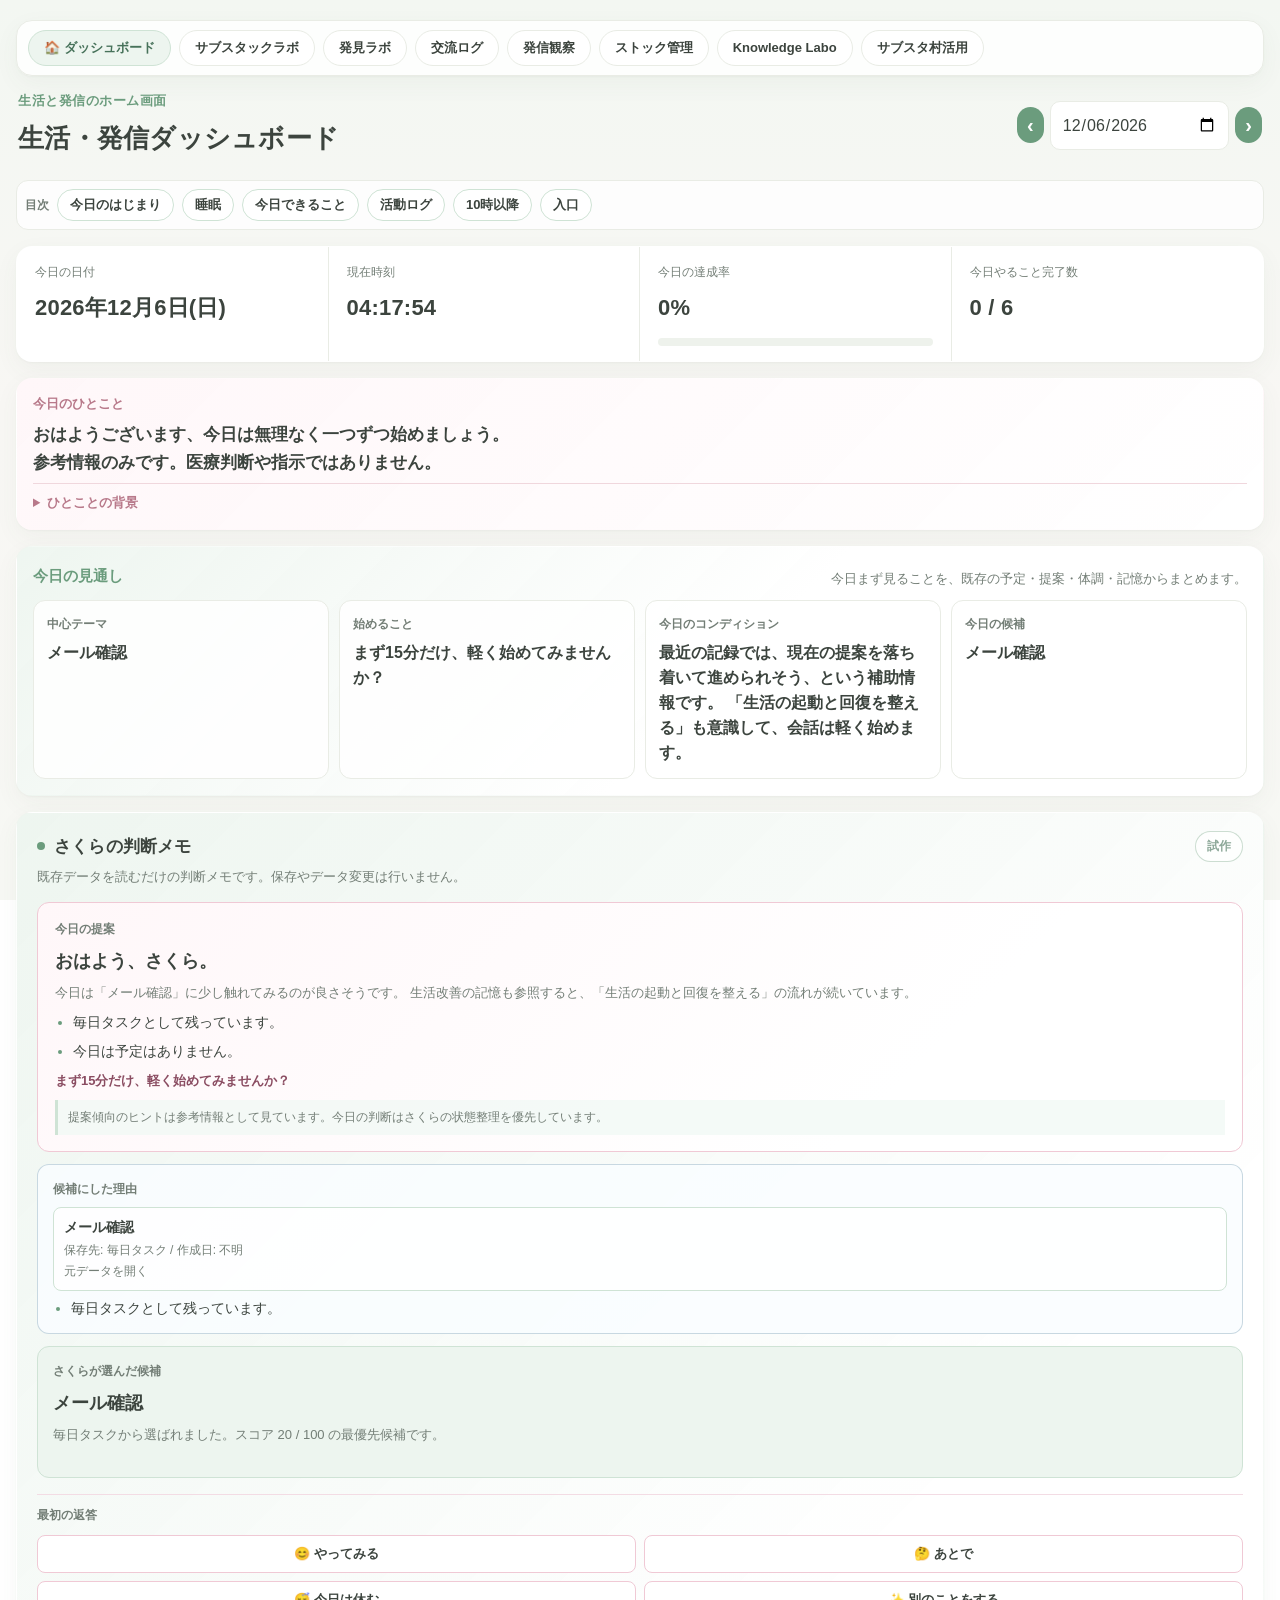
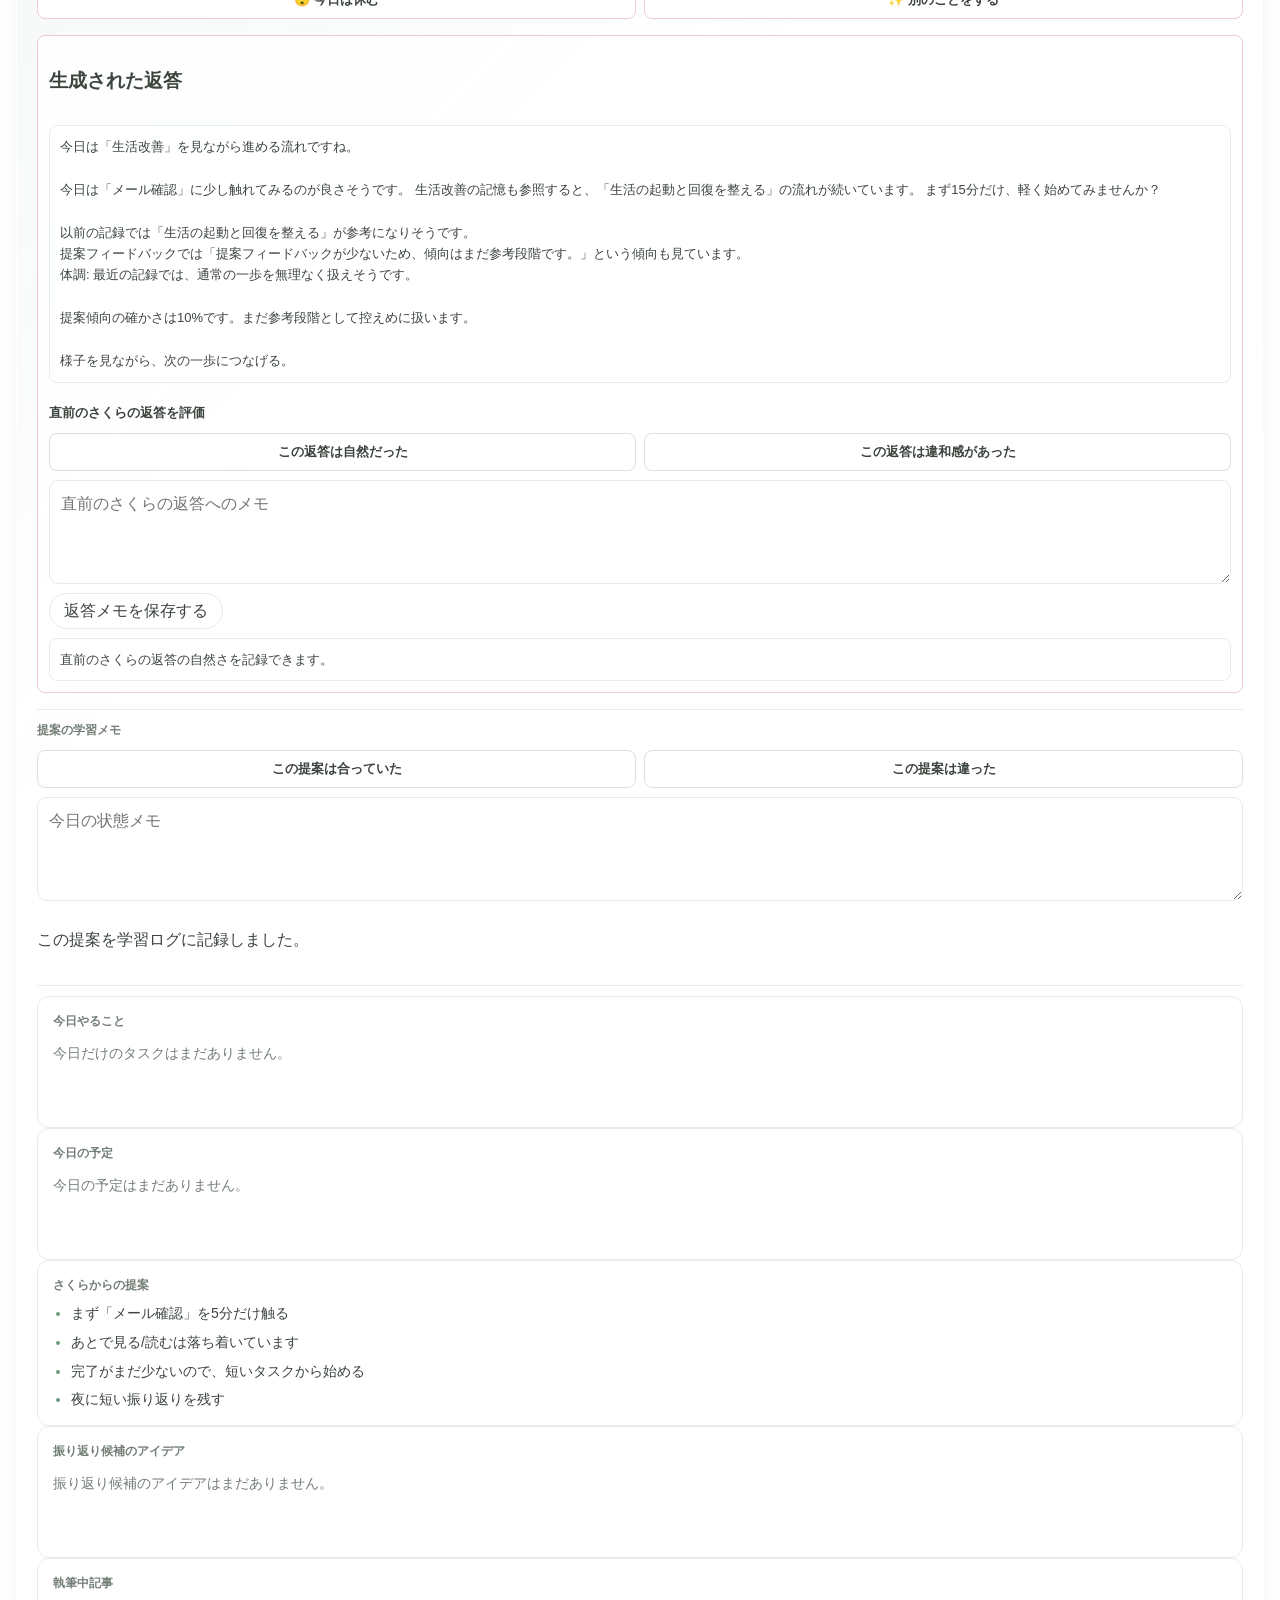
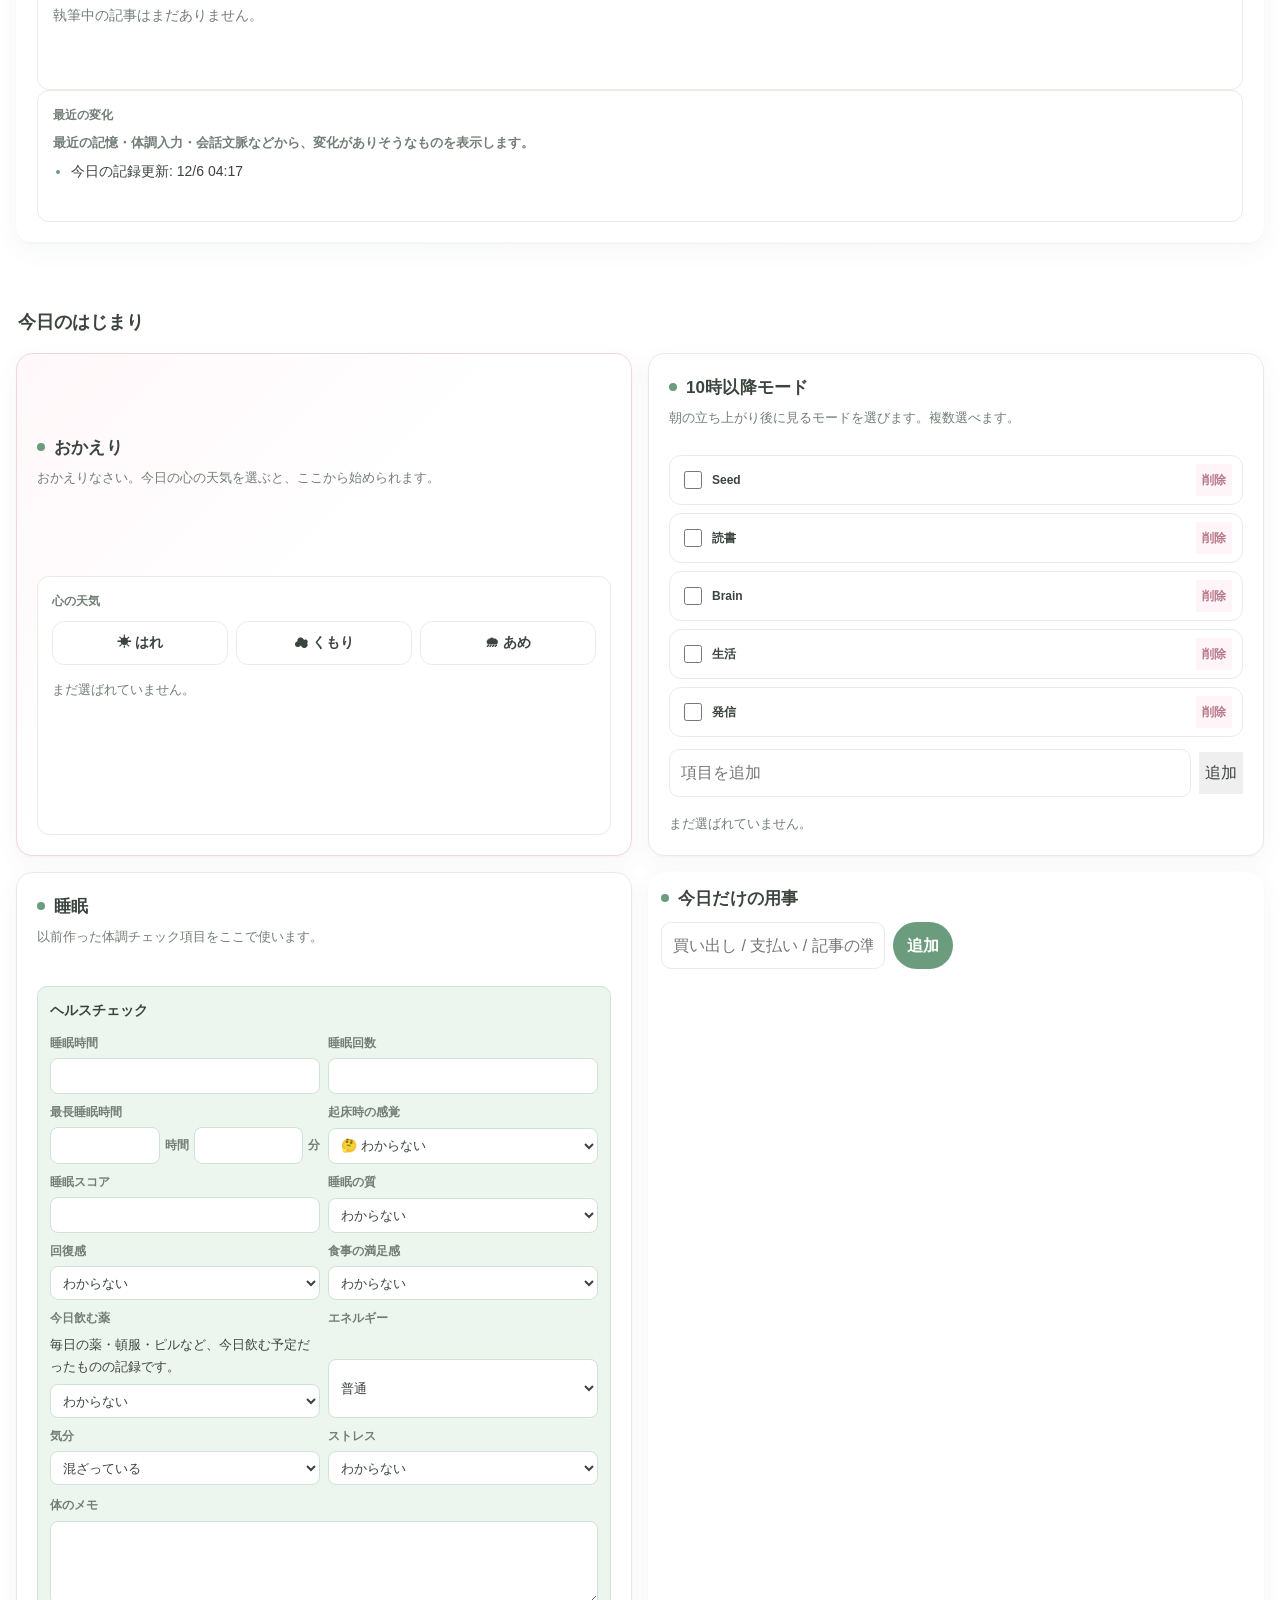
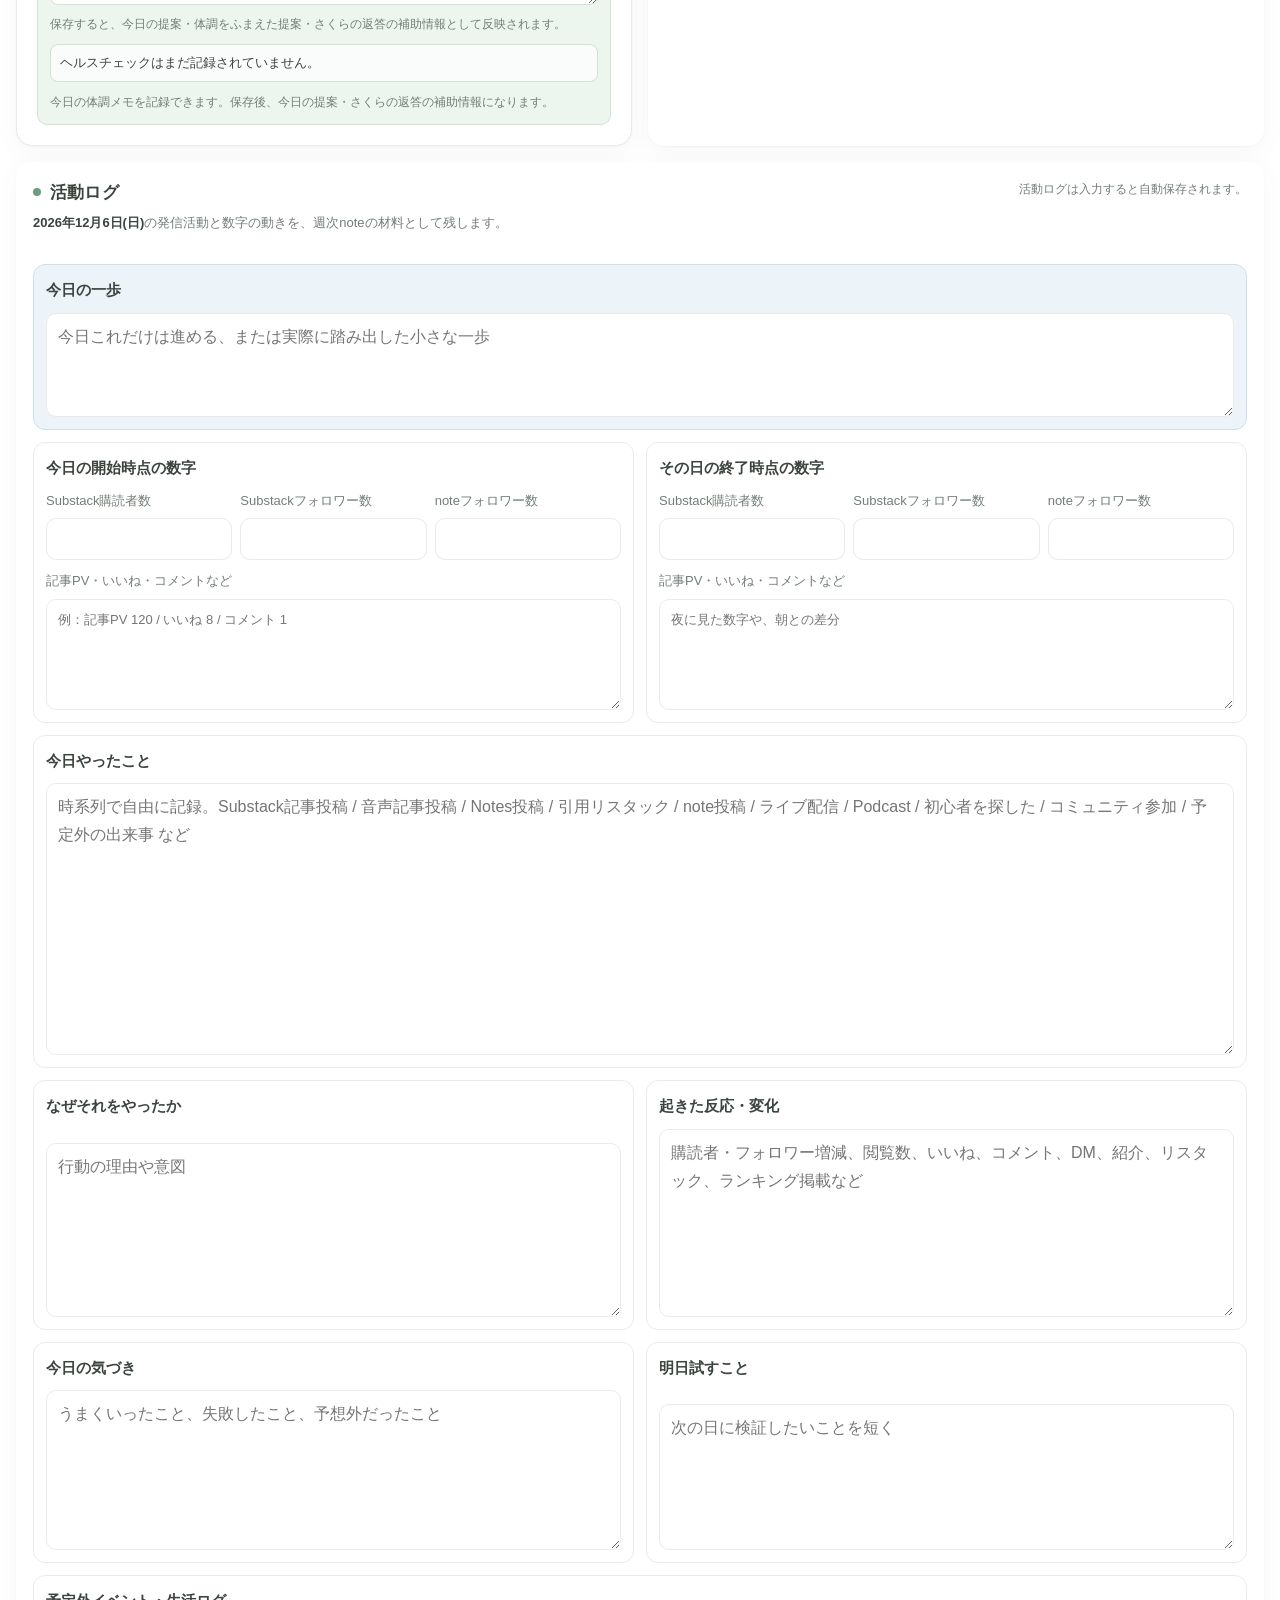
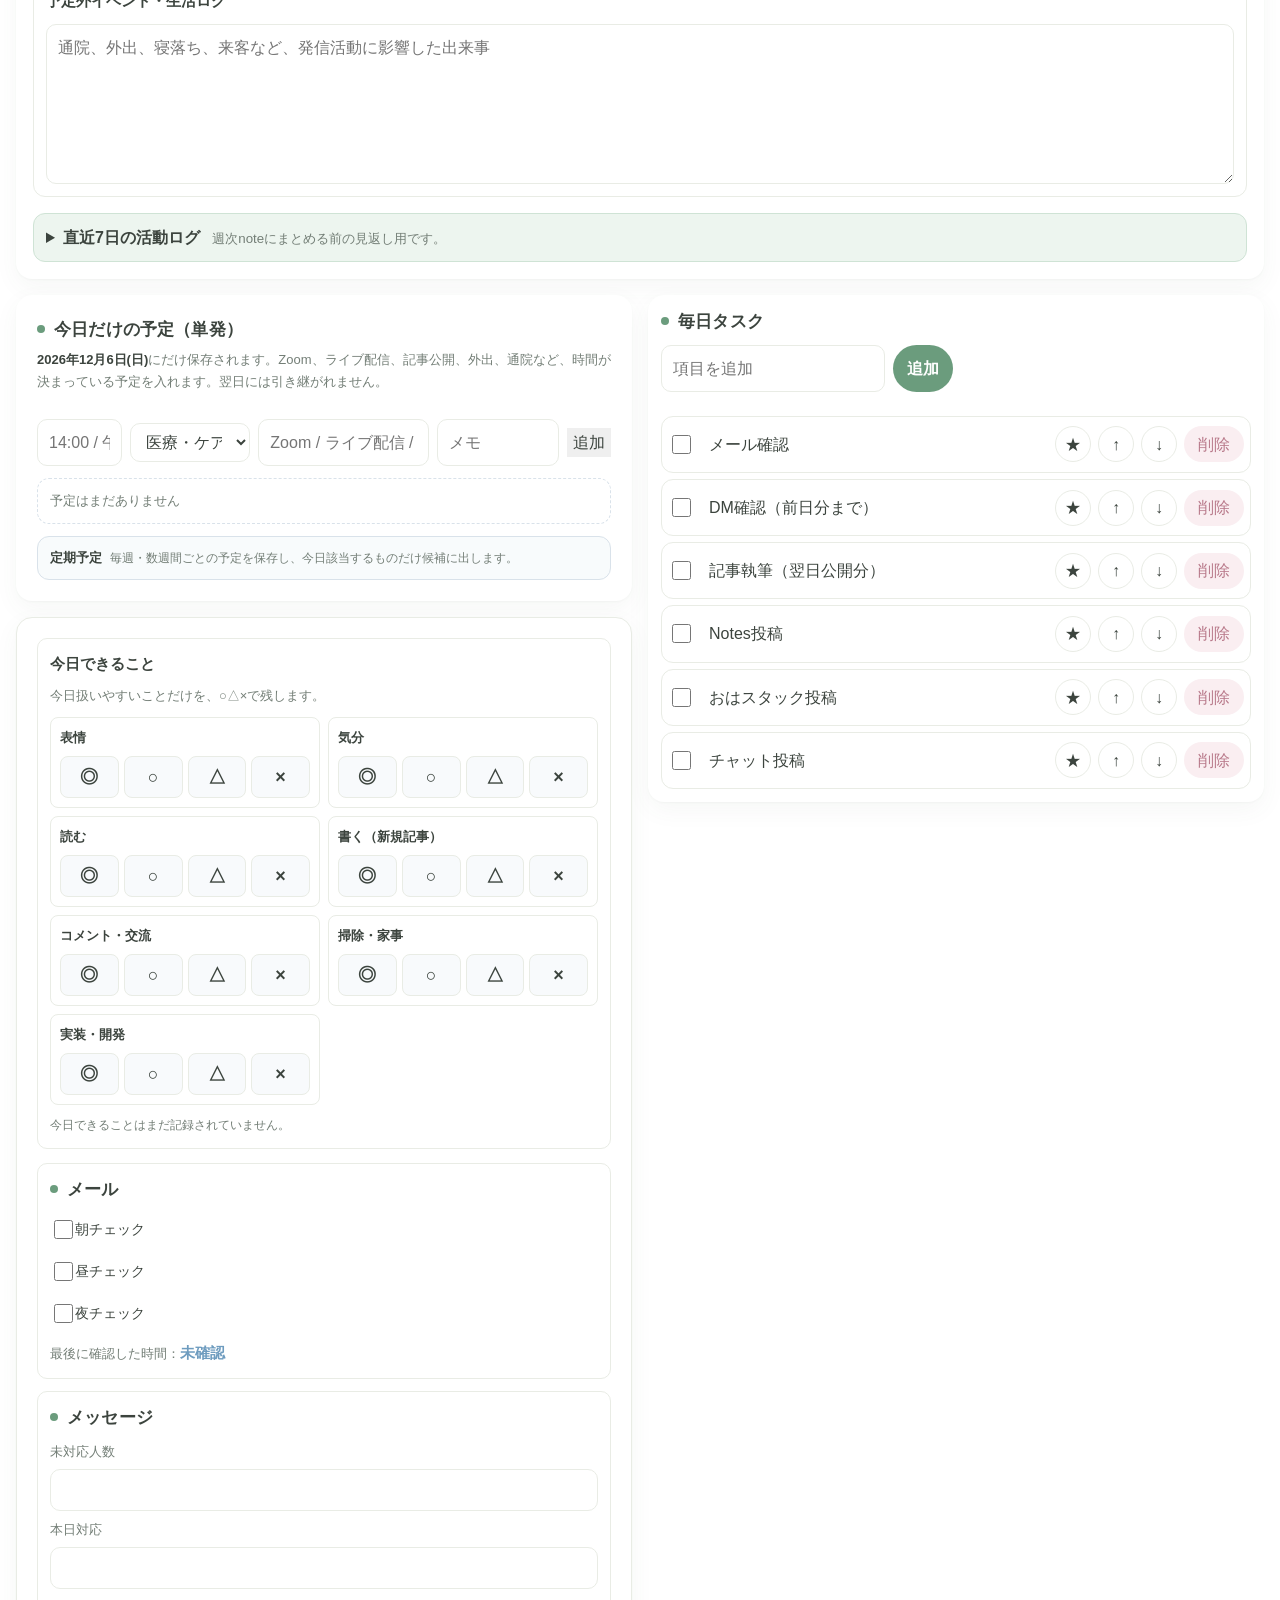
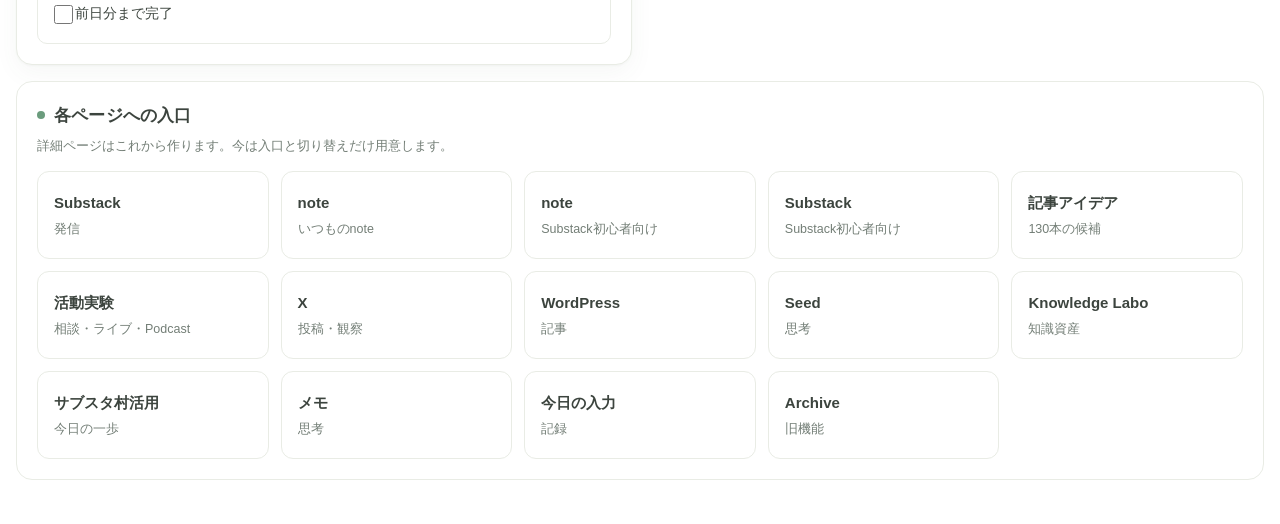
==== commit bca7004c: "Add Substack beginner article page" ====
--- a/index.html
+++ b/index.html
@@ -5,7 +5,7 @@
     <meta name="viewport" content="width=device-width, initial-scale=1.0" />
     <title>生活・発信ダッシュボード</title>
     <link rel="icon" href="data:," />
-    <link rel="stylesheet" href="./styles.css?v=20260811-substa-video-log" />
+    <link rel="stylesheet" href="./styles.css?v=20260811-substack-beginner-page" />
   </head>
   <body>
     <div class="app">
@@ -872,6 +872,7 @@
             <button class="launch-card" type="button" data-page-entry="Substack"><strong>Substack</strong><span>発信</span></button>
             <button class="launch-card" type="button" data-page-entry="note（いつものnote）"><strong>note</strong><span>いつものnote</span></button>
             <button class="launch-card" type="button" data-page-entry="note（Substack初心者向け）"><strong>note</strong><span>Substack初心者向け</span></button>
+            <button class="launch-card" type="button" data-page-entry="Substack初心者向け｜Substack"><strong>Substack</strong><span>Substack初心者向け</span></button>
             <button class="launch-card" type="button" data-page-entry="記事アイデア"><strong>記事アイデア</strong><span>130本の候補</span></button>
             <button class="launch-card" type="button" data-page-entry="活動実験"><strong>活動実験</strong><span>相談・ライブ・Podcast</span></button>
             <button class="launch-card" type="button" data-page-entry="X"><strong>X</strong><span>投稿・観察</span></button>
@@ -1144,6 +1145,70 @@
             </section>
           </div>
           <p id="substackStatus" class="substack-status">今日のSubstackはまだ保存されていません。保存後は同じボタンで更新できます。</p>
+        </section>
+
+        <section id="substackBeginnerArticlePage" class="panel substack-page-panel span-2" aria-label="Substack初心者向け｜Substack" hidden>
+          <div class="panel-heading">
+            <div>
+              <h2>Substack初心者向け｜Substack</h2>
+              <p class="section-note">Substack側に載せる初心者向け記事を、note版とは分けて下書き・公開管理します。</p>
+            </div>
+            <button class="ghost-button" id="saveSubstackBeginnerArticle" type="button">Substack初心者向けを保存・更新する</button>
+          </div>
+          <div class="substack-page-grid">
+            <section class="substack-page-block">
+              <h3>今日のテーマ</h3>
+              <label>
+                今日のテーマ
+                <input id="substackBeginnerTheme" type="text" placeholder="例：Substackを始める前に知っておくこと" />
+              </label>
+            </section>
+
+            <section class="substack-page-block">
+              <h3>公開設定</h3>
+              <label>
+                公開予定
+                <input id="substackBeginnerPublishTime" type="text" value="9:00" placeholder="9:00" />
+              </label>
+              <label>
+                タグ
+                <input id="substackBeginnerTags" type="text" value="Substack初心者" />
+              </label>
+              <label class="check-row">
+                <input id="substackBeginnerPublished" type="checkbox" />
+                公開済みチェック
+              </label>
+            </section>
+
+            <section class="substack-page-block note-tall-block">
+              <h3>記事</h3>
+              <label>
+                Substack記事タイトル
+                <input id="substackBeginnerTitle" type="text" />
+              </label>
+              <label>
+                本文／下書き
+                <textarea id="substackBeginnerDraft" rows="14" placeholder="本文、構成、見出し、導入文など"></textarea>
+              </label>
+            </section>
+
+            <section class="substack-page-block note-tall-block">
+              <h3>公開後</h3>
+              <label>
+                記事URL
+                <input id="substackBeginnerUrl" type="url" placeholder="https://..." />
+              </label>
+              <label>
+                反応・気づき
+                <textarea id="substackBeginnerReaction" rows="5" placeholder="読まれ方、コメント、リスタック、次に直すこと"></textarea>
+              </label>
+              <label>
+                ストック
+                <textarea id="substackBeginnerStock" rows="5" placeholder="次の記事ネタ、追記したいこと、関連リンク"></textarea>
+              </label>
+            </section>
+          </div>
+          <p id="substackBeginnerArticleStatus" class="substack-status">今日のSubstack初心者向け記事はまだ保存されていません。保存後は同じボタンで更新できます。</p>
         </section>
 
         <section id="noteAiPage" class="panel substack-page-panel note-page-panel span-2" aria-label="note① AI×生活・回復" hidden>
@@ -3124,6 +3189,6 @@
       </div>
     </template>
 
-    <script src="./app.js?v=20260811-substa-video-log"></script>
+    <script src="./app.js?v=20260811-substack-beginner-page"></script>
   </body>
 </html>
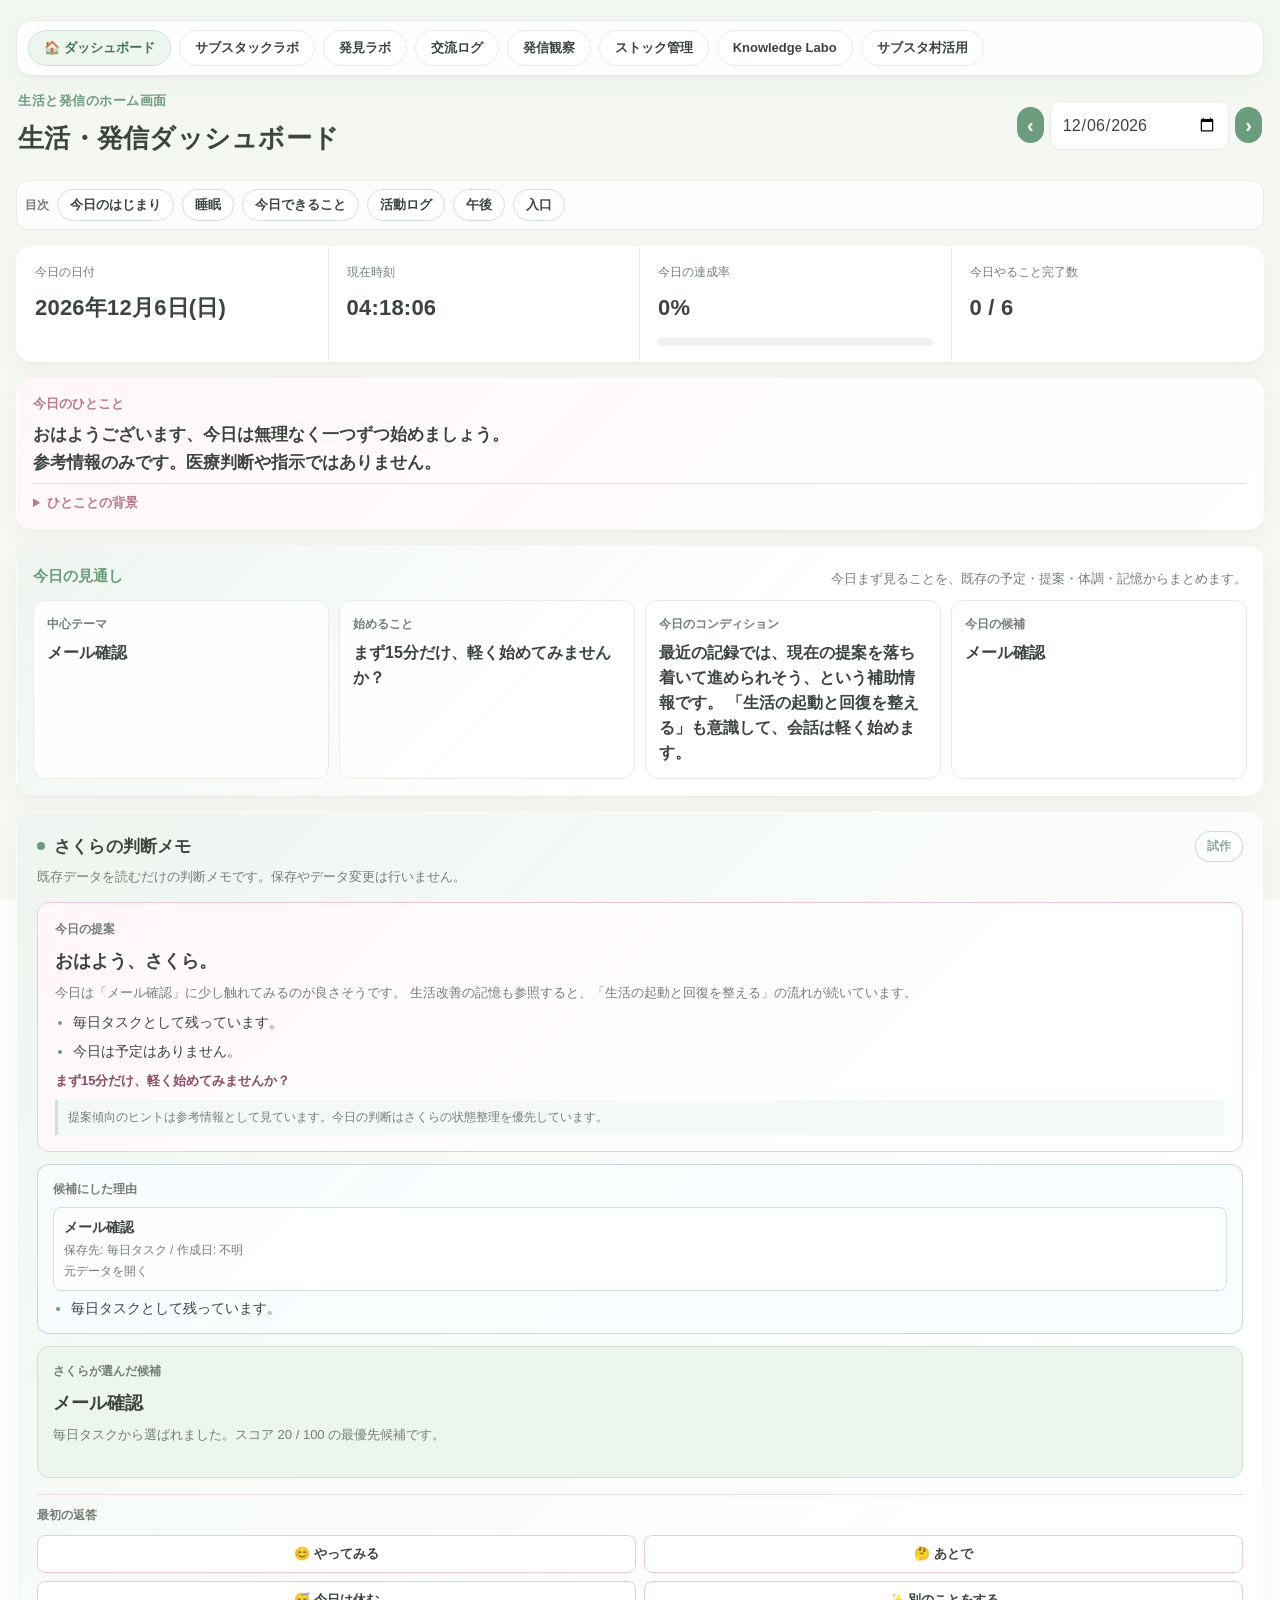
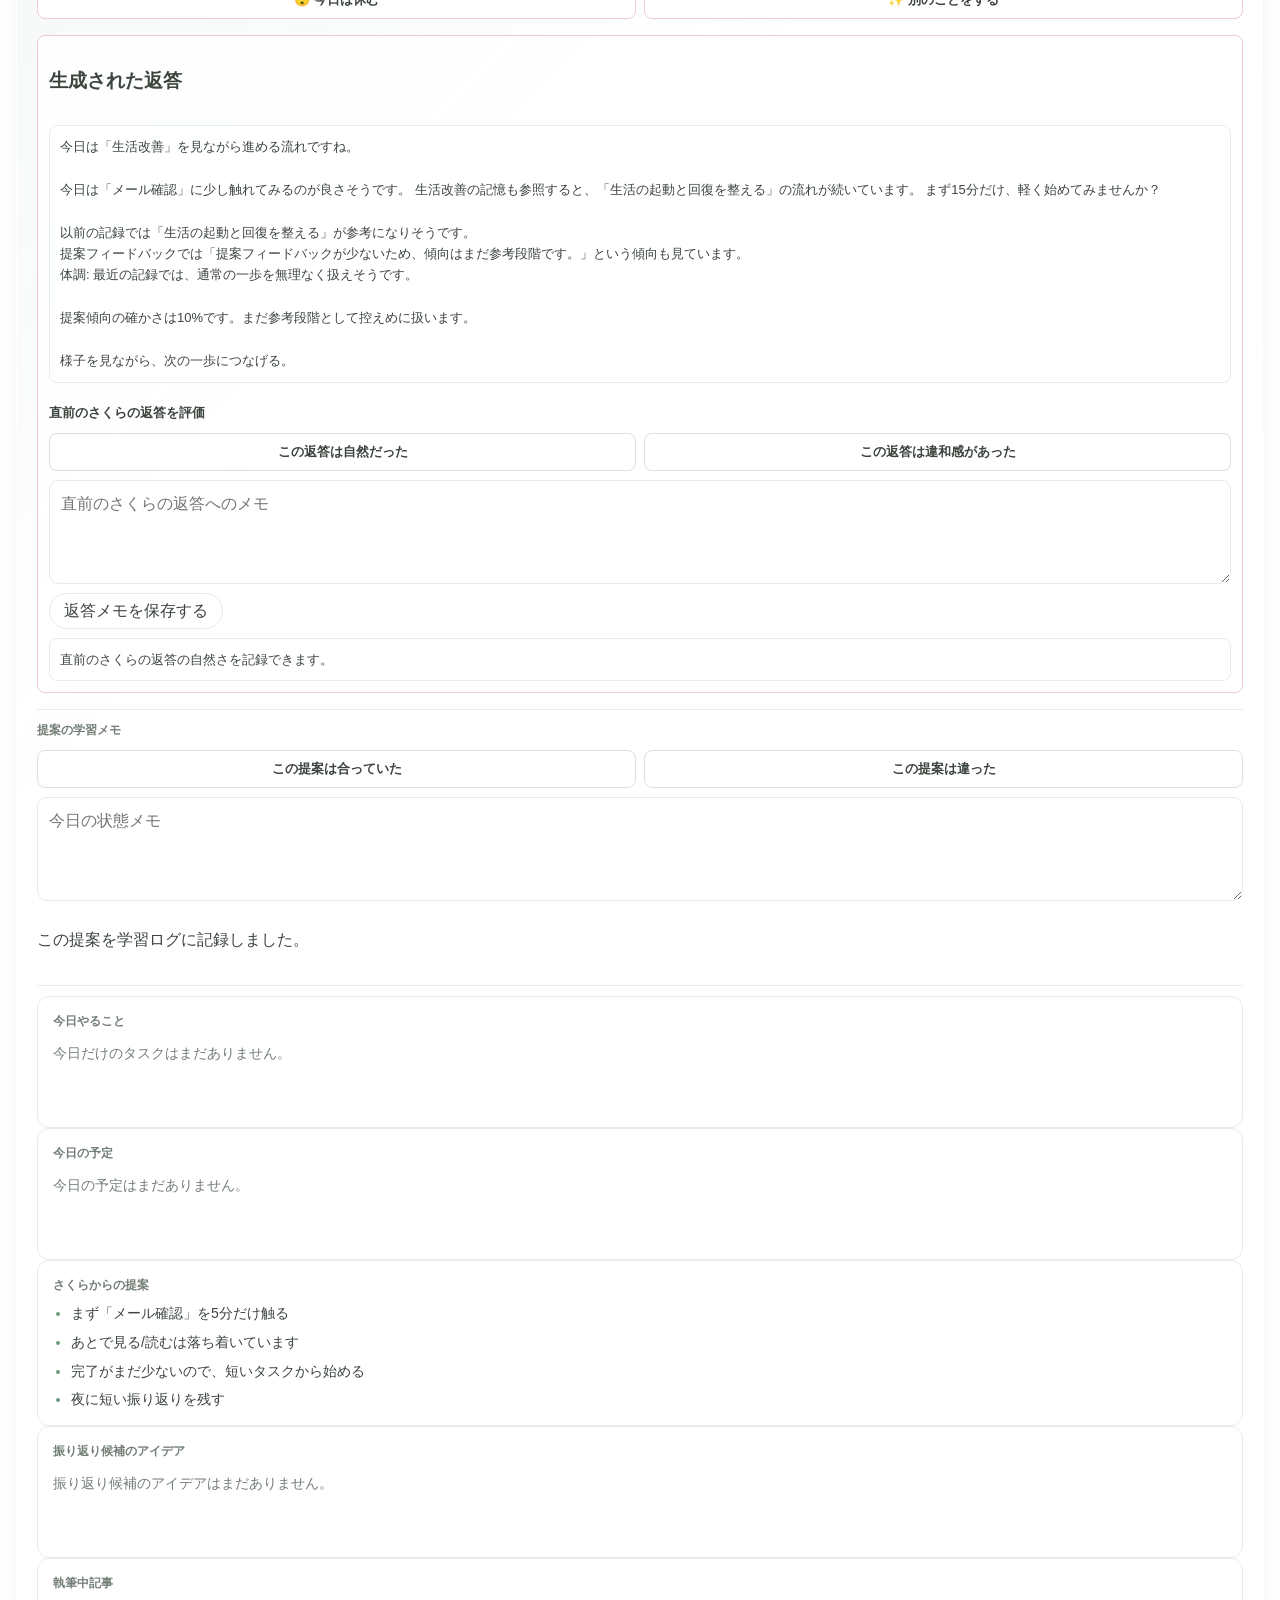
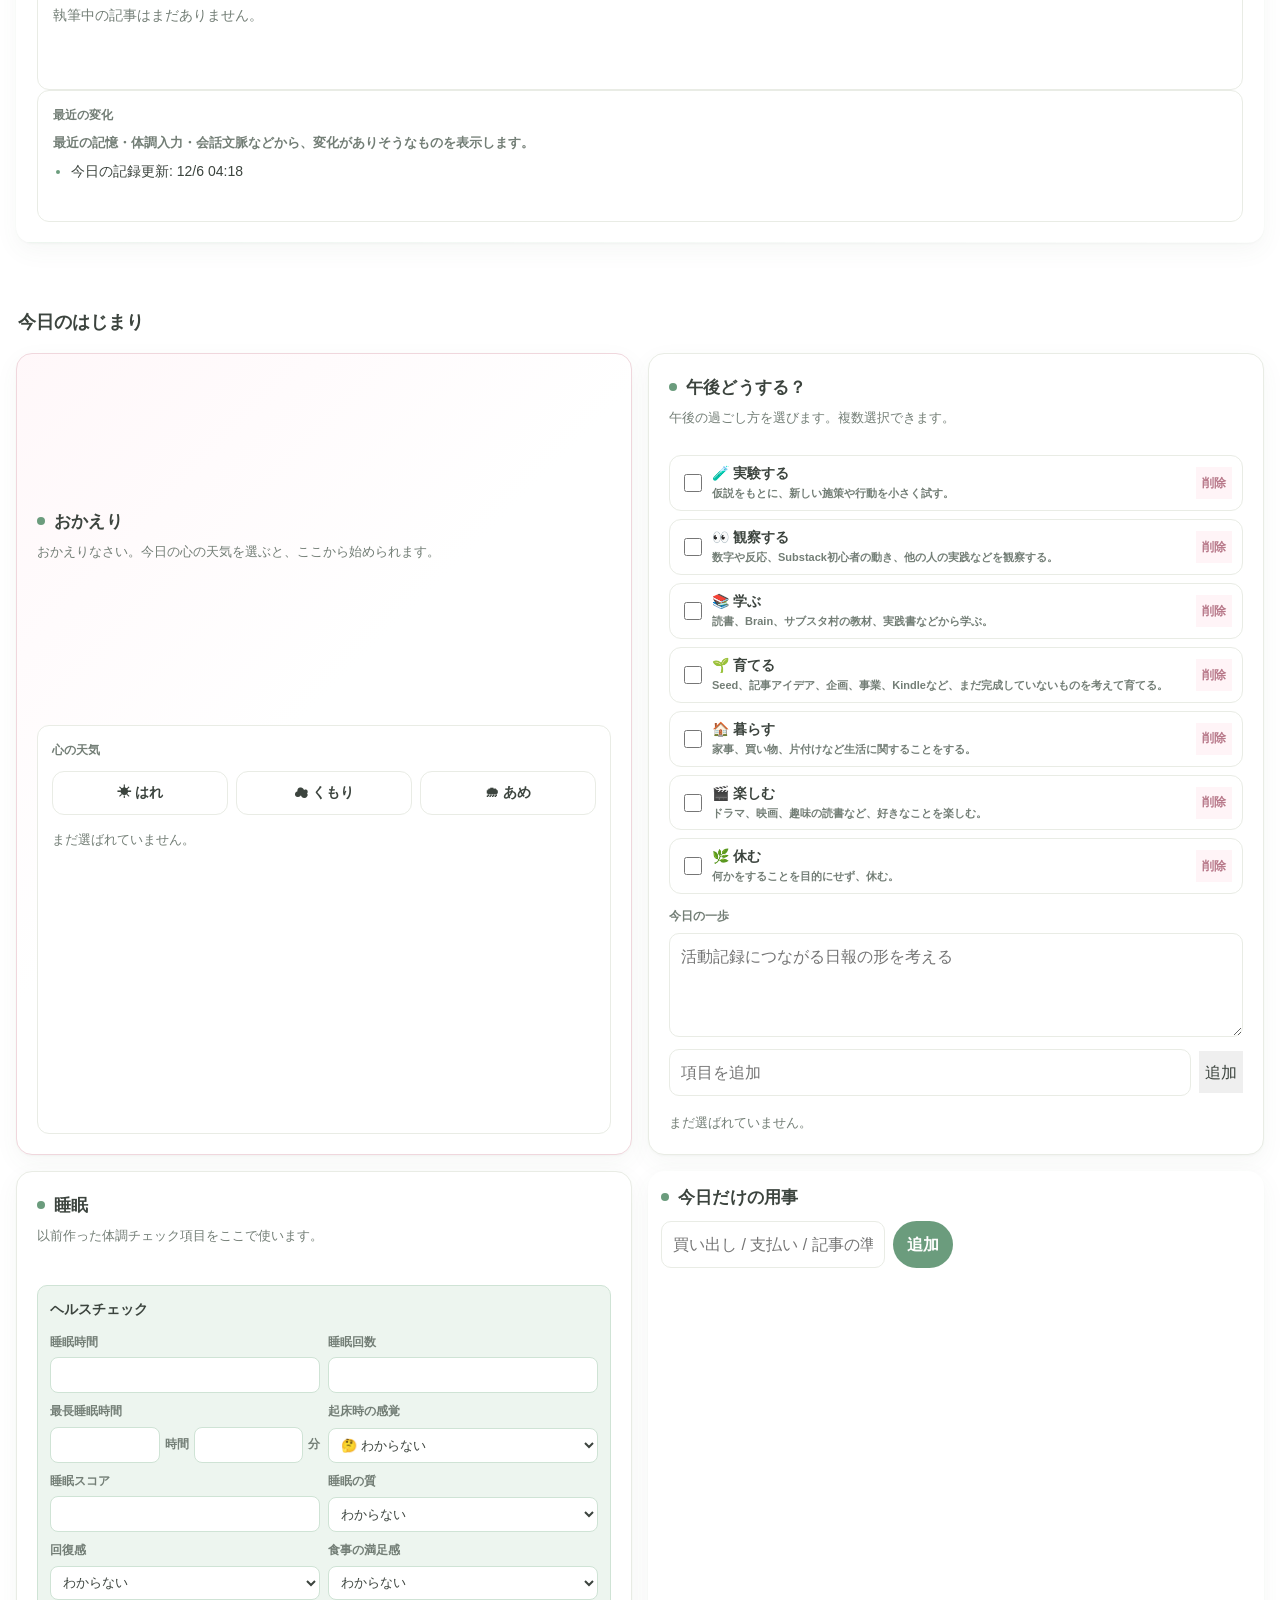
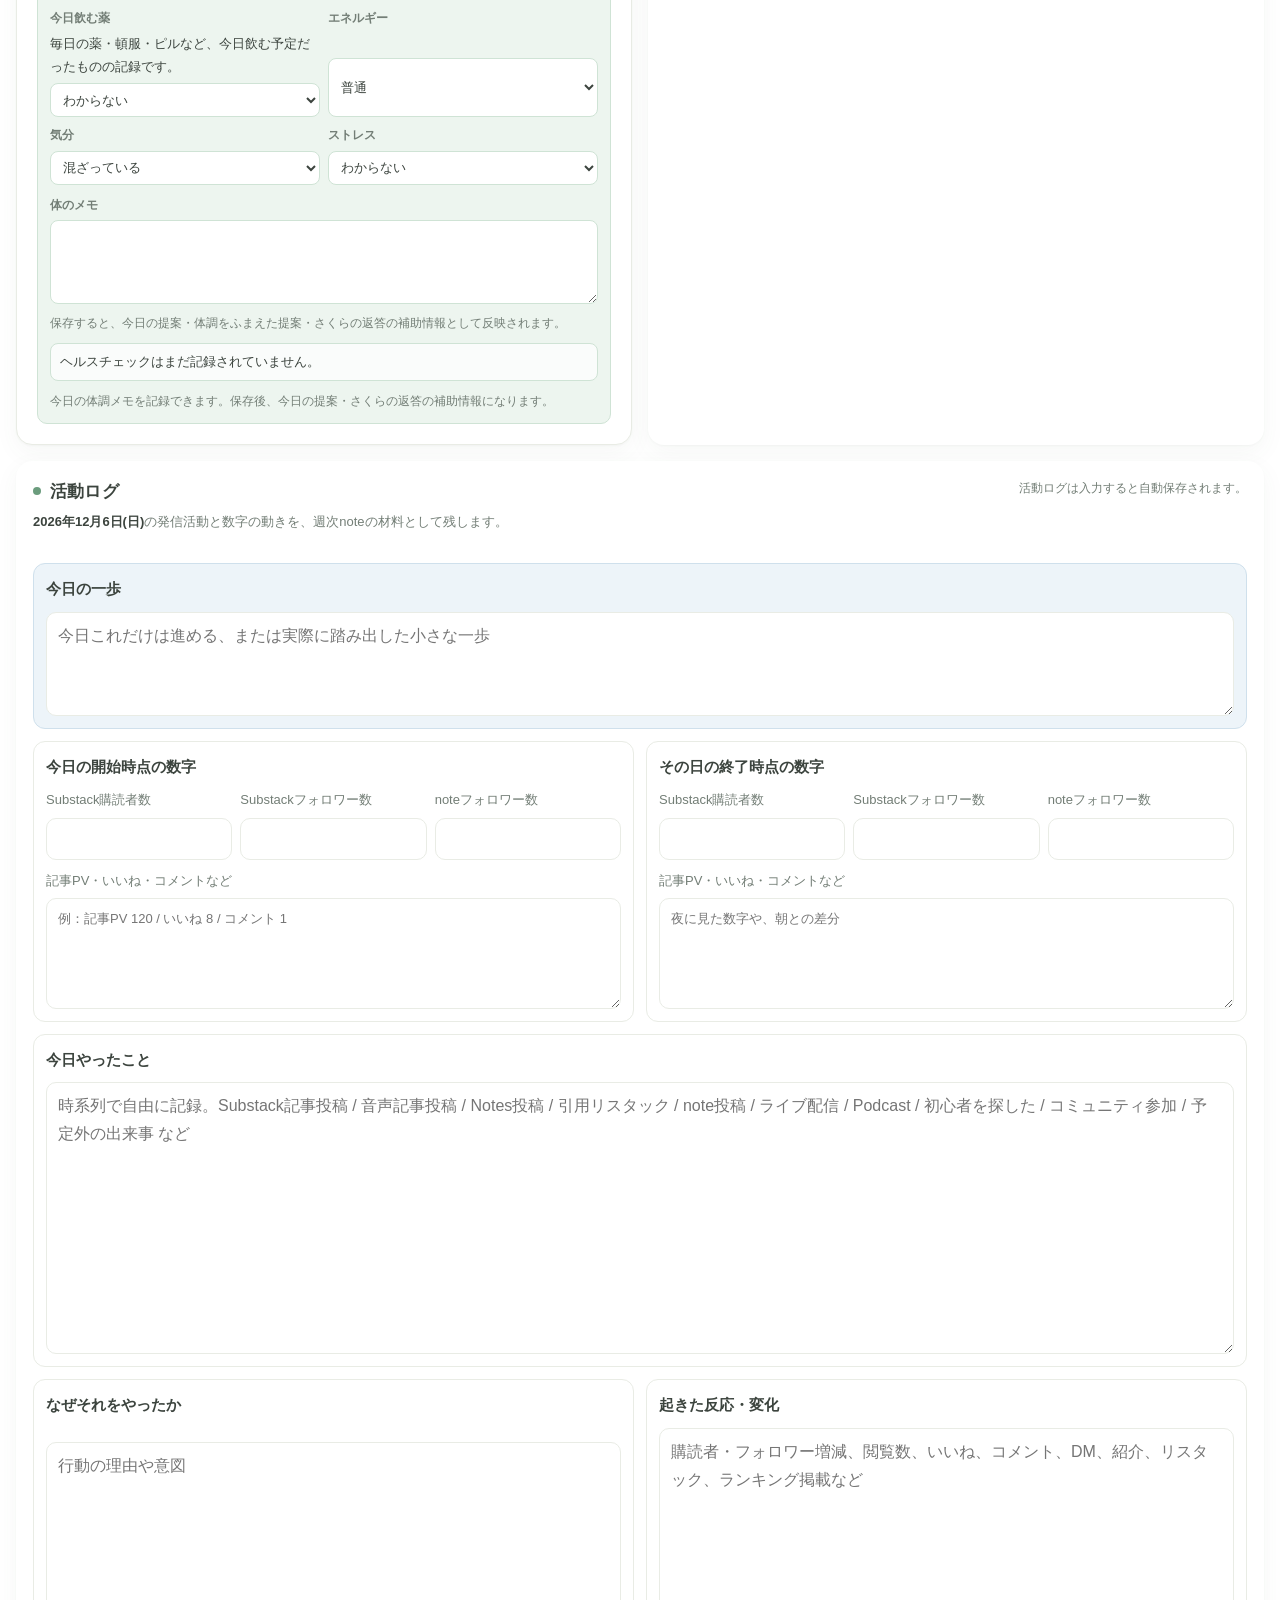
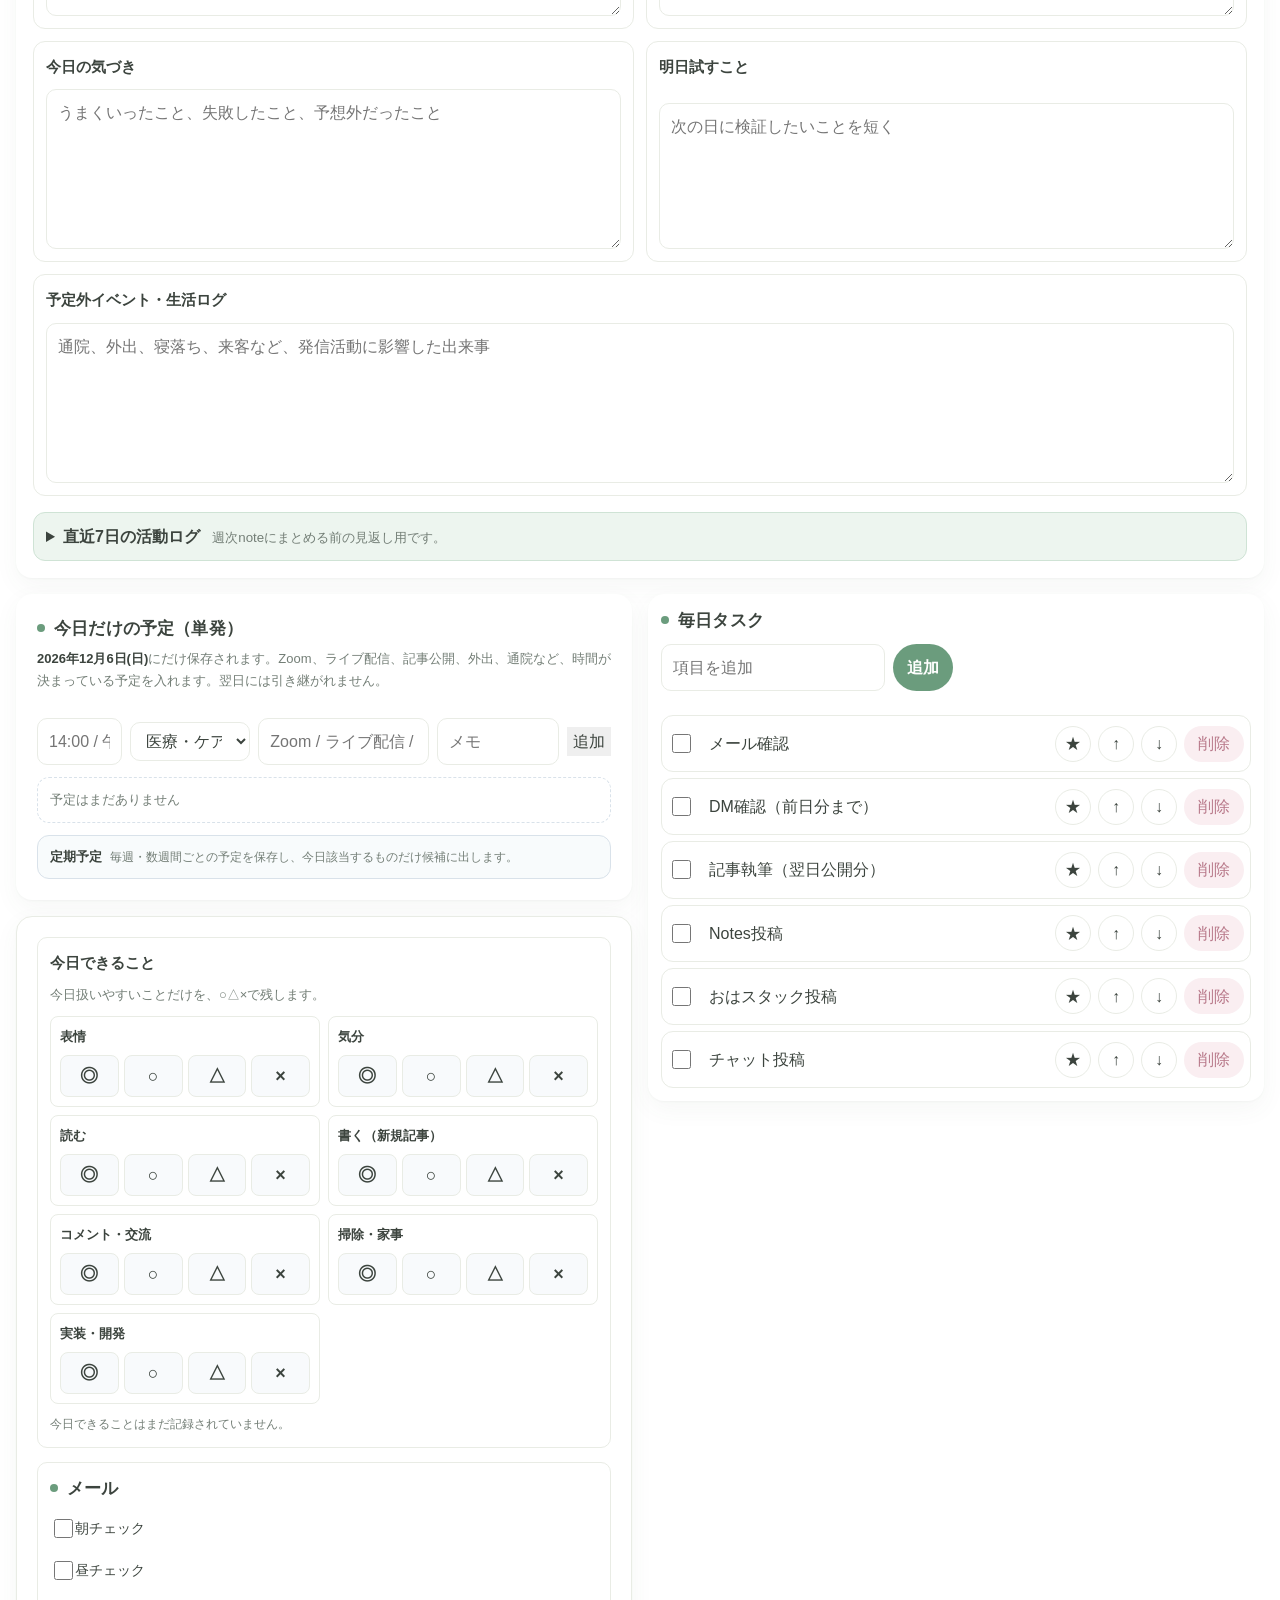
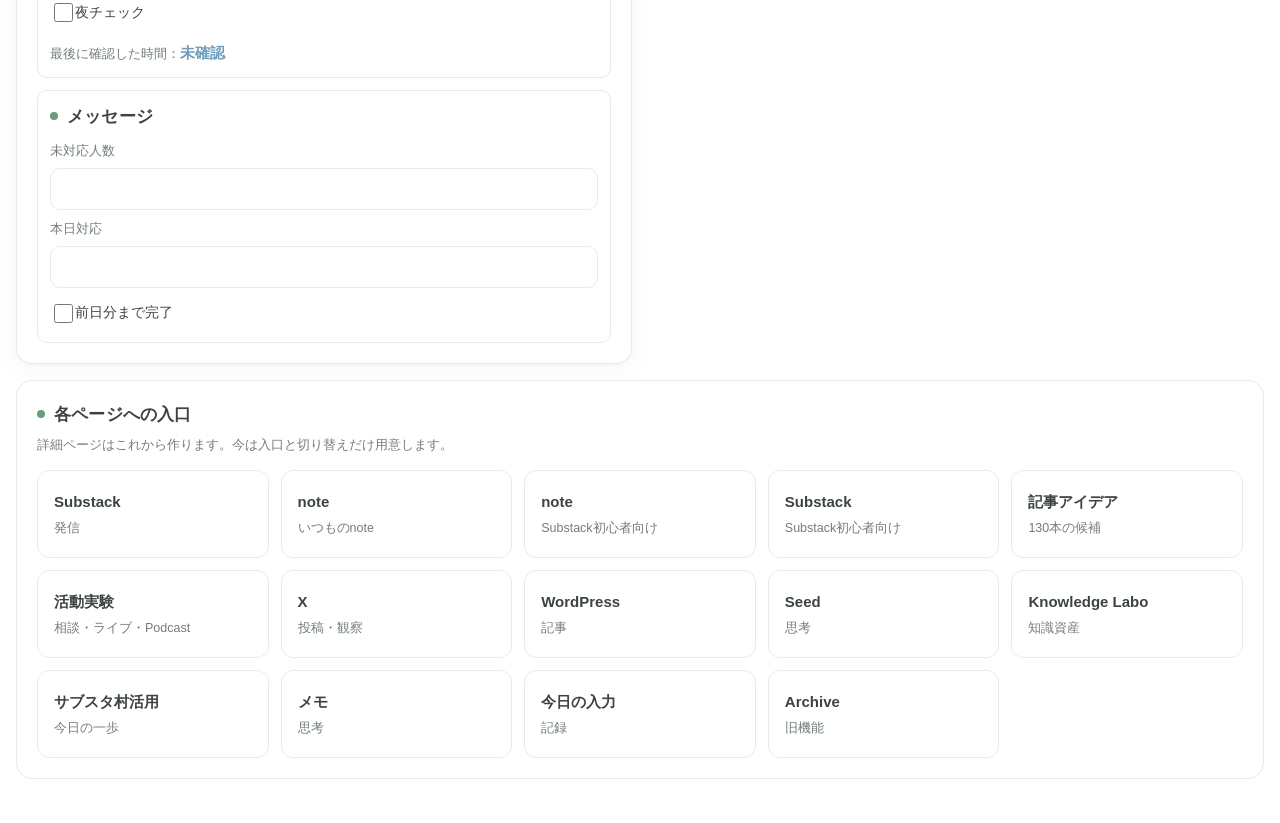
==== commit 2e3fc7e1: "Update afternoon mode options" ====
--- a/index.html
+++ b/index.html
@@ -5,7 +5,7 @@
     <meta name="viewport" content="width=device-width, initial-scale=1.0" />
     <title>生活・発信ダッシュボード</title>
     <link rel="icon" href="data:," />
-    <link rel="stylesheet" href="./styles.css?v=20260811-substack-beginner-page" />
+    <link rel="stylesheet" href="./styles.css?v=20260811-afternoon-mode" />
   </head>
   <body>
     <div class="app">
@@ -39,7 +39,7 @@
           <a href="#home-sleep-summary">睡眠</a>
           <a href="#home-capacity-check">今日できること</a>
           <a href="#daily-activity-log">活動ログ</a>
-          <a href="#home-after-ten-mode">10時以降</a>
+          <a href="#home-after-ten-mode">午後</a>
           <a href="#home-launch">入口</a>
         </nav>
 
@@ -840,22 +840,28 @@
           </div>
         </section>
 
-        <section id="home-after-ten-mode" class="panel after-ten-mode-panel span-2" aria-label="10時以降モード">
+        <section id="home-after-ten-mode" class="panel after-ten-mode-panel span-2" aria-label="午後どうする？">
           <div class="panel-heading">
             <div>
-              <h2>10時以降モード</h2>
-              <p class="section-note">朝の立ち上がり後に見るモードを選びます。複数選べます。</p>
+              <h2>午後どうする？</h2>
+              <p class="section-note">午後の過ごし方を選びます。複数選択できます。</p>
             </div>
           </div>
           <div class="after-ten-mode-options" id="afterTenModeOptions">
-            <label><input type="checkbox" value="Seed" /> Seed</label>
-            <label><input type="checkbox" value="読書" /> 読書</label>
-            <label><input type="checkbox" value="Brain" /> Brain</label>
-            <label><input type="checkbox" value="生活" /> 生活</label>
-            <label><input type="checkbox" value="発信" /> 発信</label>
-          </div>
+            <label><input type="checkbox" value="🧪 実験する" /> 🧪 実験する</label>
+            <label><input type="checkbox" value="👀 観察する" /> 👀 観察する</label>
+            <label><input type="checkbox" value="📚 学ぶ" /> 📚 学ぶ</label>
+            <label><input type="checkbox" value="🌱 育てる" /> 🌱 育てる</label>
+            <label><input type="checkbox" value="🏠 暮らす" /> 🏠 暮らす</label>
+            <label><input type="checkbox" value="🎬 楽しむ" /> 🎬 楽しむ</label>
+            <label><input type="checkbox" value="🌿 休む" /> 🌿 休む</label>
+          </div>
+          <label class="after-ten-mode-step-label">
+            <span>今日の一歩</span>
+            <textarea id="afterTenModeStep" rows="3" placeholder="活動記録につながる日報の形を考える"></textarea>
+          </label>
           <form id="afterTenModeAddForm" class="after-ten-mode-add-form">
-            <input id="afterTenModeNewOption" type="text" placeholder="項目を追加" aria-label="10時以降モードの項目を追加" />
+            <input id="afterTenModeNewOption" type="text" placeholder="項目を追加" aria-label="午後どうする？の項目を追加" />
             <button type="submit">追加</button>
           </form>
           <p id="afterTenModeStatus" class="section-note">まだ選ばれていません。</p>
@@ -3189,6 +3195,6 @@
       </div>
     </template>
 
-    <script src="./app.js?v=20260811-substack-beginner-page"></script>
+    <script src="./app.js?v=20260811-afternoon-mode"></script>
   </body>
 </html>
--- a/styles.css
+++ b/styles.css
@@ -577,7 +577,8 @@
 }
 
 .sleep-summary-grid span,
-.after-ten-mode-options label {
+.after-ten-mode-options label,
+.after-ten-mode-step-label span {
   color: var(--muted);
   font-size: 12px;
   font-weight: 700;
@@ -616,8 +617,23 @@
 }
 
 .after-ten-mode-options span {
+  display: grid;
+  gap: 3px;
   min-width: 0;
   overflow-wrap: anywhere;
+}
+
+.after-ten-mode-options span strong {
+  color: var(--text);
+  font-size: 14px;
+  line-height: 1.35;
+}
+
+.after-ten-mode-options span small {
+  color: var(--muted);
+  font-size: 11px;
+  font-weight: 600;
+  line-height: 1.45;
 }
 
 .after-ten-mode-delete {
@@ -628,6 +644,16 @@
   font-size: 12px;
   font-weight: 800;
   white-space: nowrap;
+}
+
+.after-ten-mode-step-label {
+  display: grid;
+  gap: 6px;
+}
+
+.after-ten-mode-step-label textarea {
+  width: 100%;
+  resize: vertical;
 }
 
 .after-ten-mode-add-form {
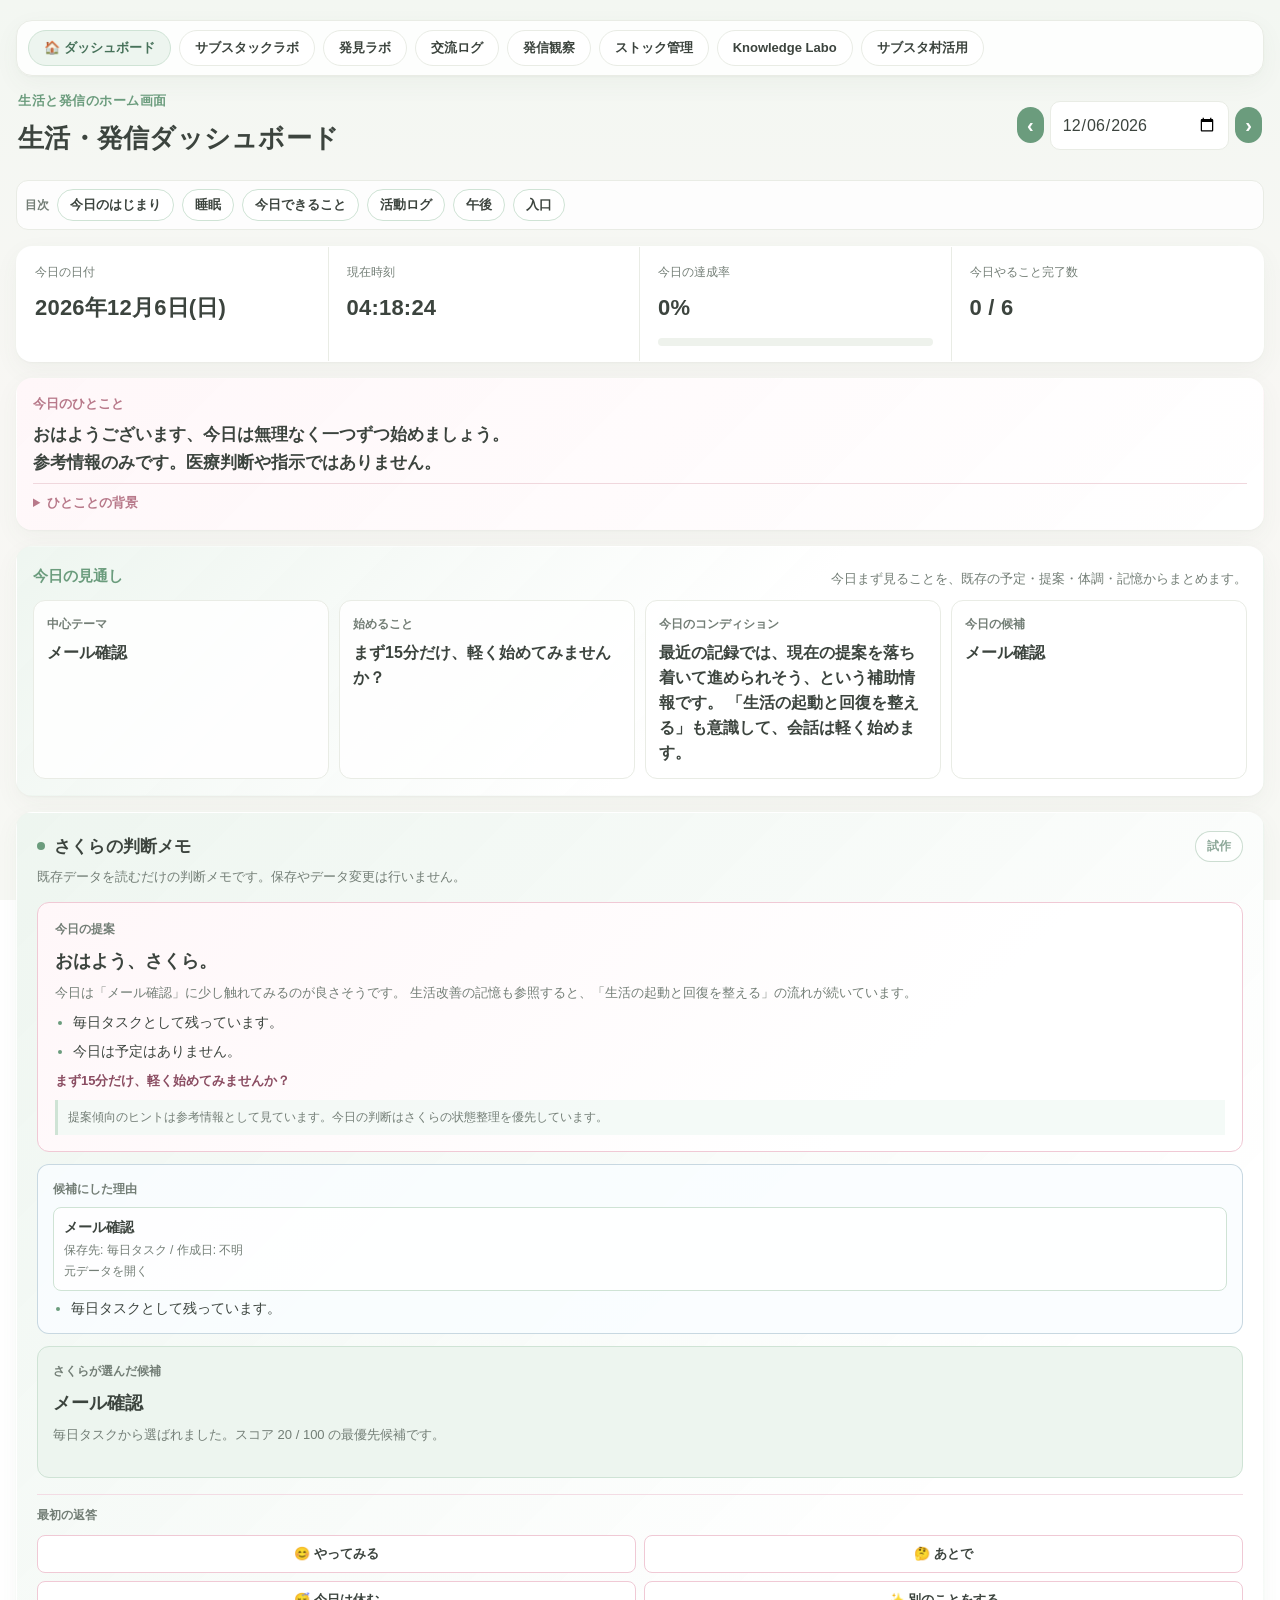
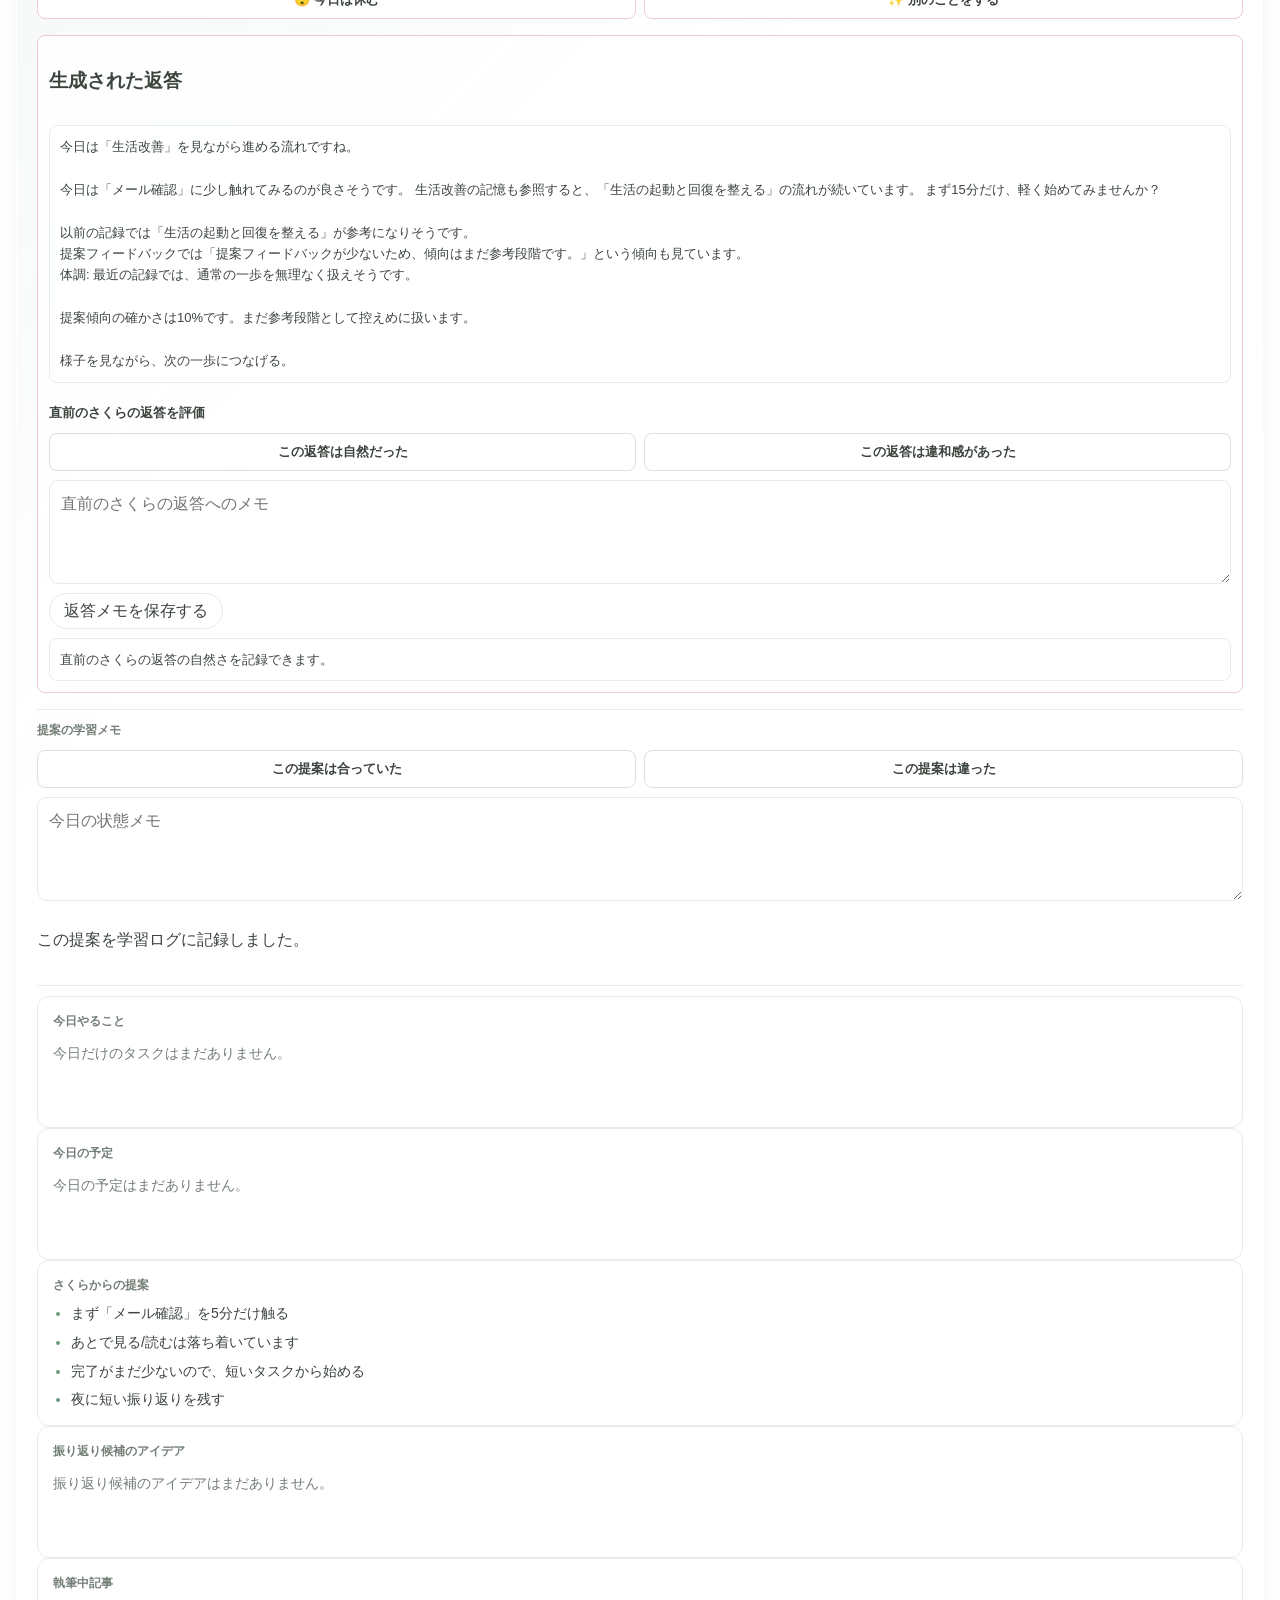
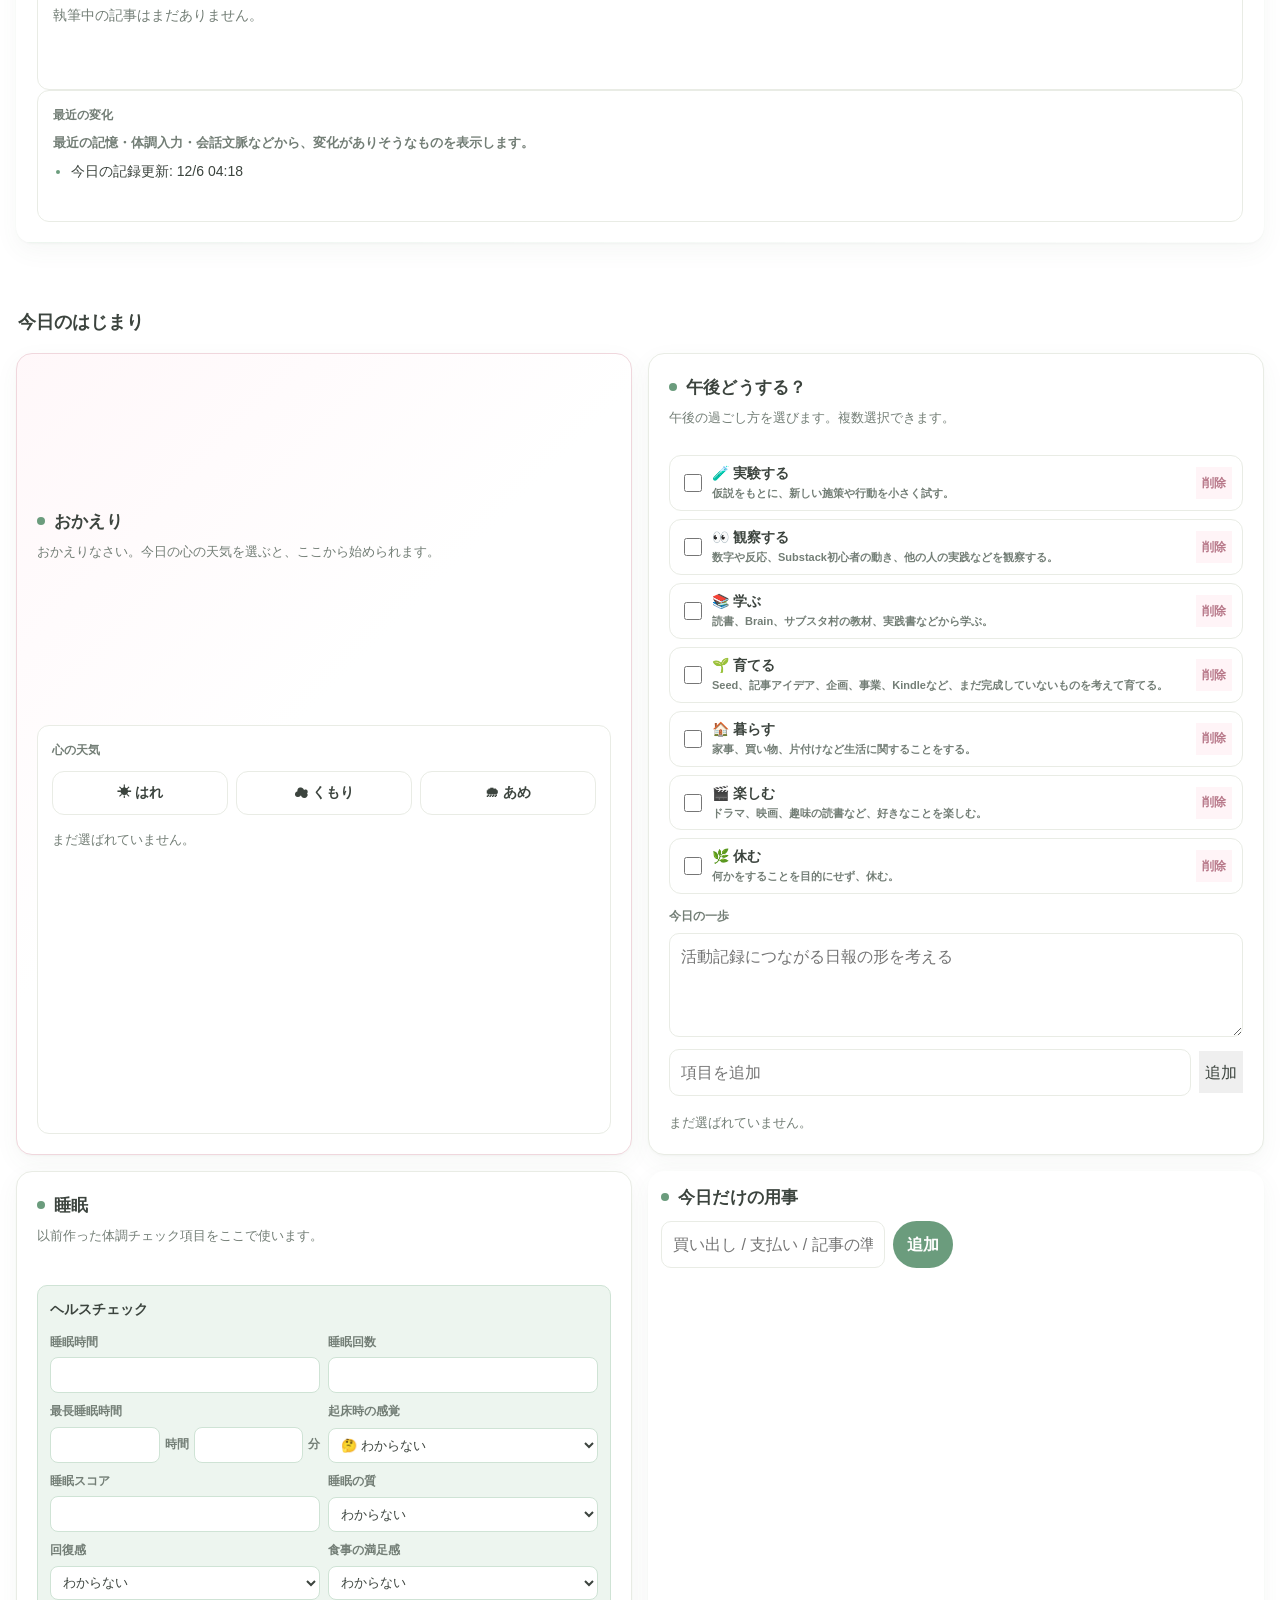
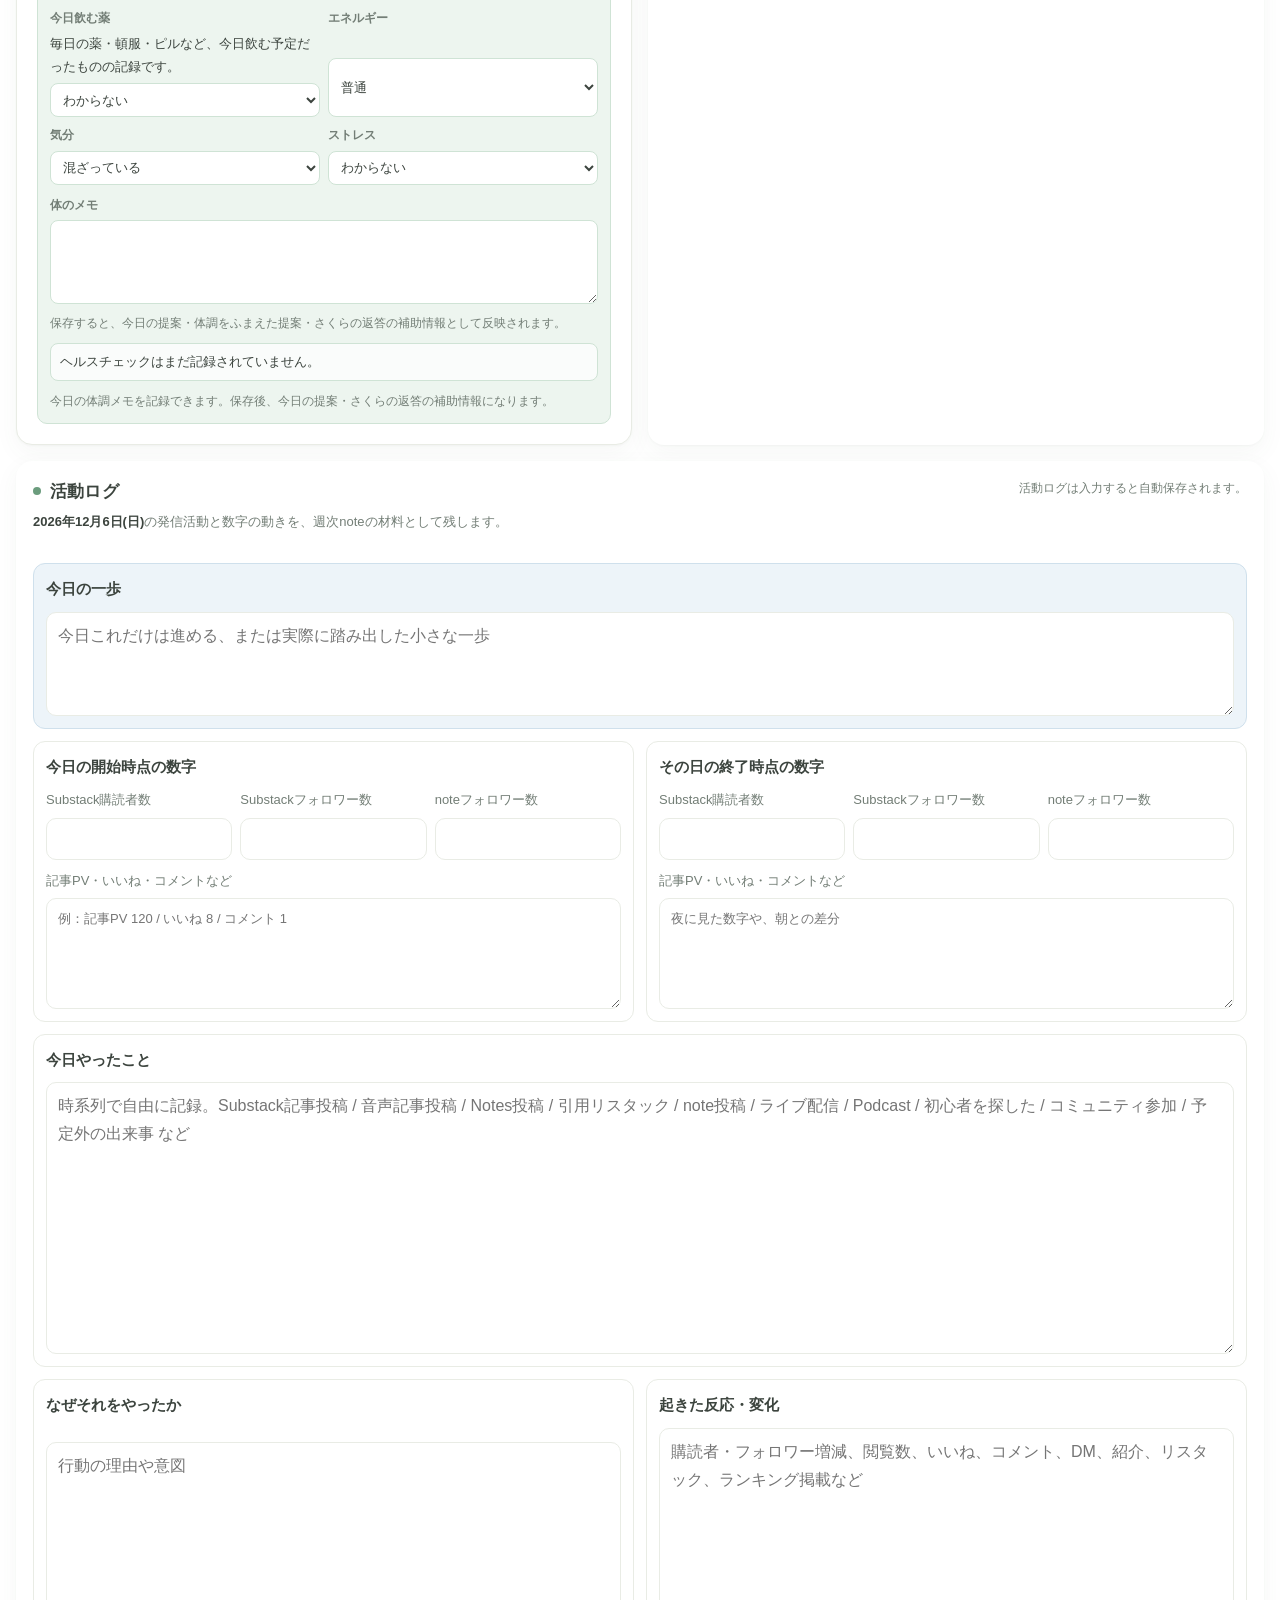
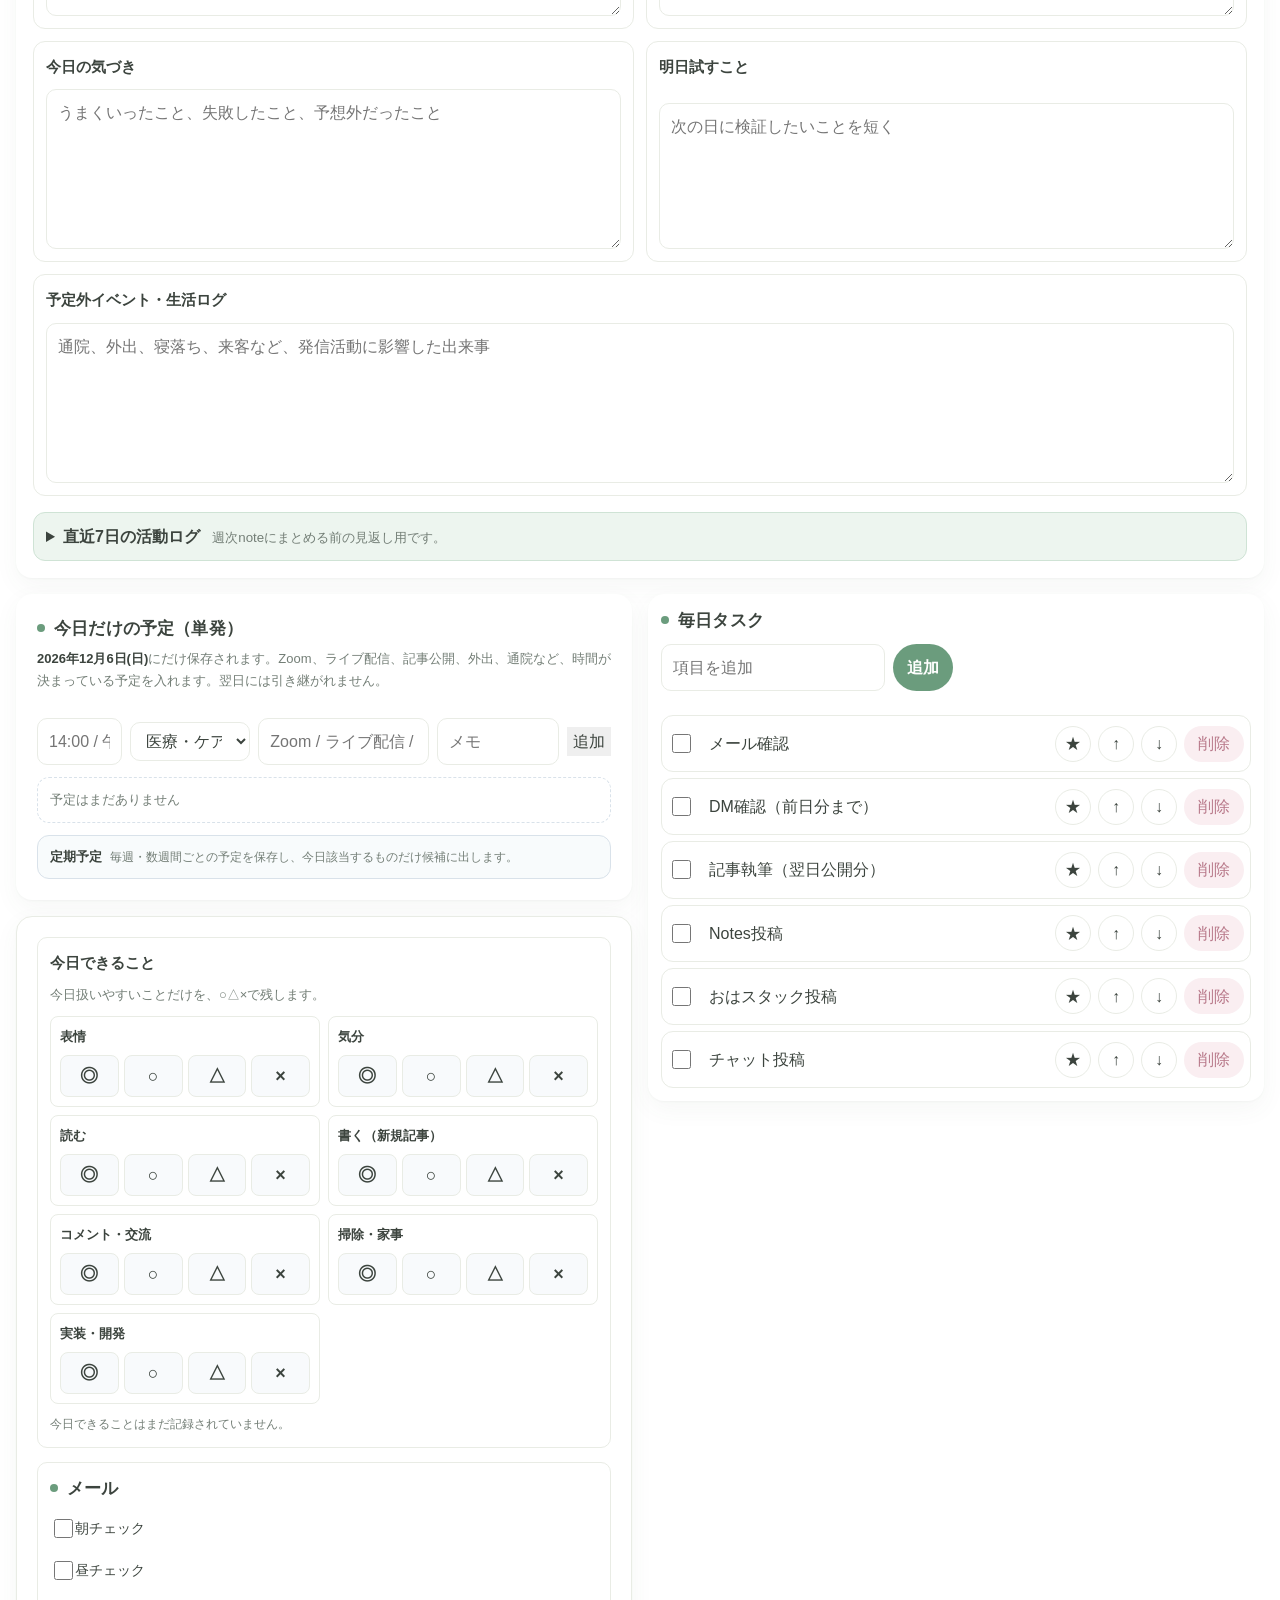
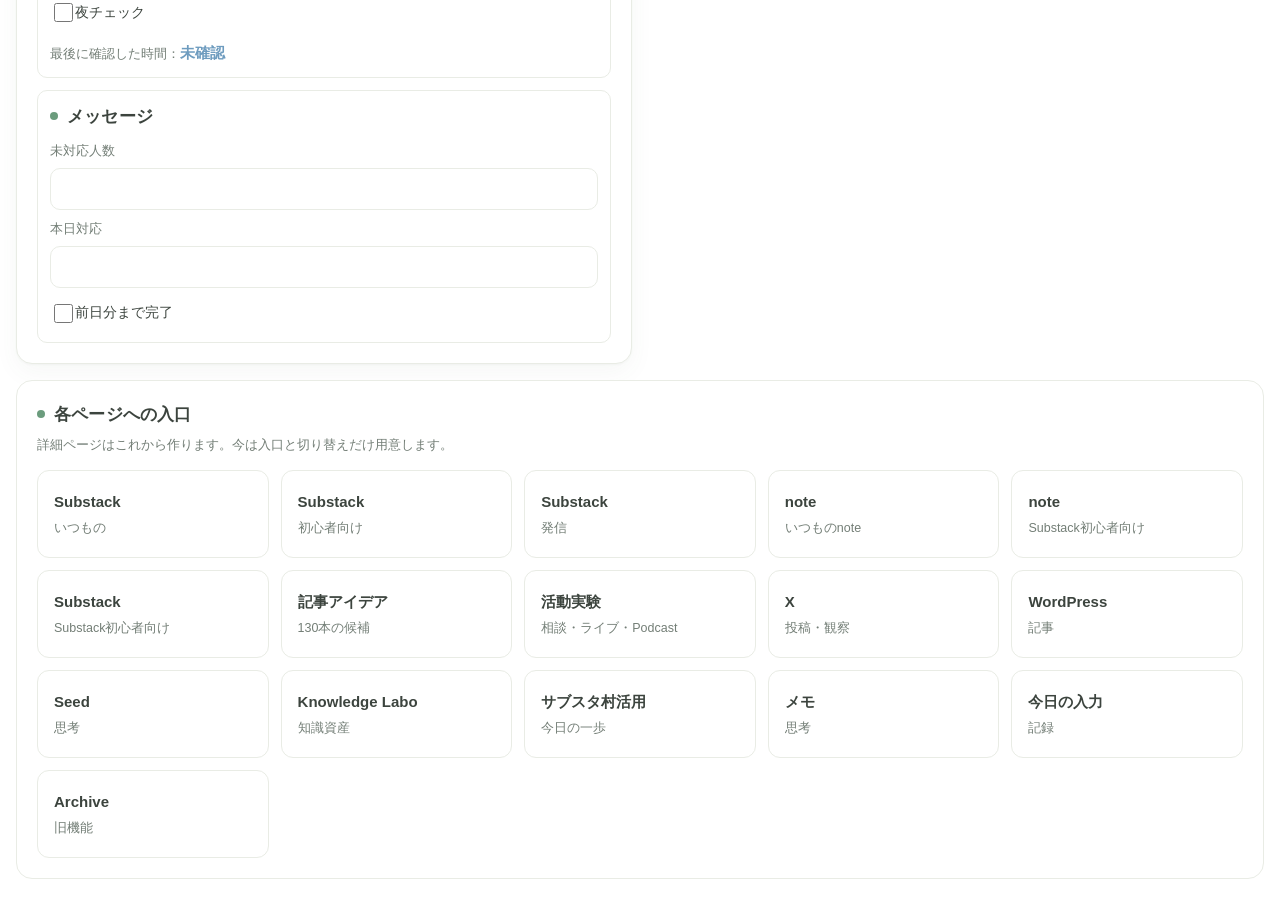
==== commit 9757a832: "Add Substack entry shortcuts" ====
--- a/index.html
+++ b/index.html
@@ -875,6 +875,8 @@
             </div>
           </div>
           <div class="launch-grid dashboard-v2-launch-grid">
+            <button class="launch-card" type="button" data-page-entry="Substack（いつもの）"><strong>Substack</strong><span>いつもの</span></button>
+            <button class="launch-card" type="button" data-page-entry="Substack初心者向け"><strong>Substack</strong><span>初心者向け</span></button>
             <button class="launch-card" type="button" data-page-entry="Substack"><strong>Substack</strong><span>発信</span></button>
             <button class="launch-card" type="button" data-page-entry="note（いつものnote）"><strong>note</strong><span>いつものnote</span></button>
             <button class="launch-card" type="button" data-page-entry="note（Substack初心者向け）"><strong>note</strong><span>Substack初心者向け</span></button>
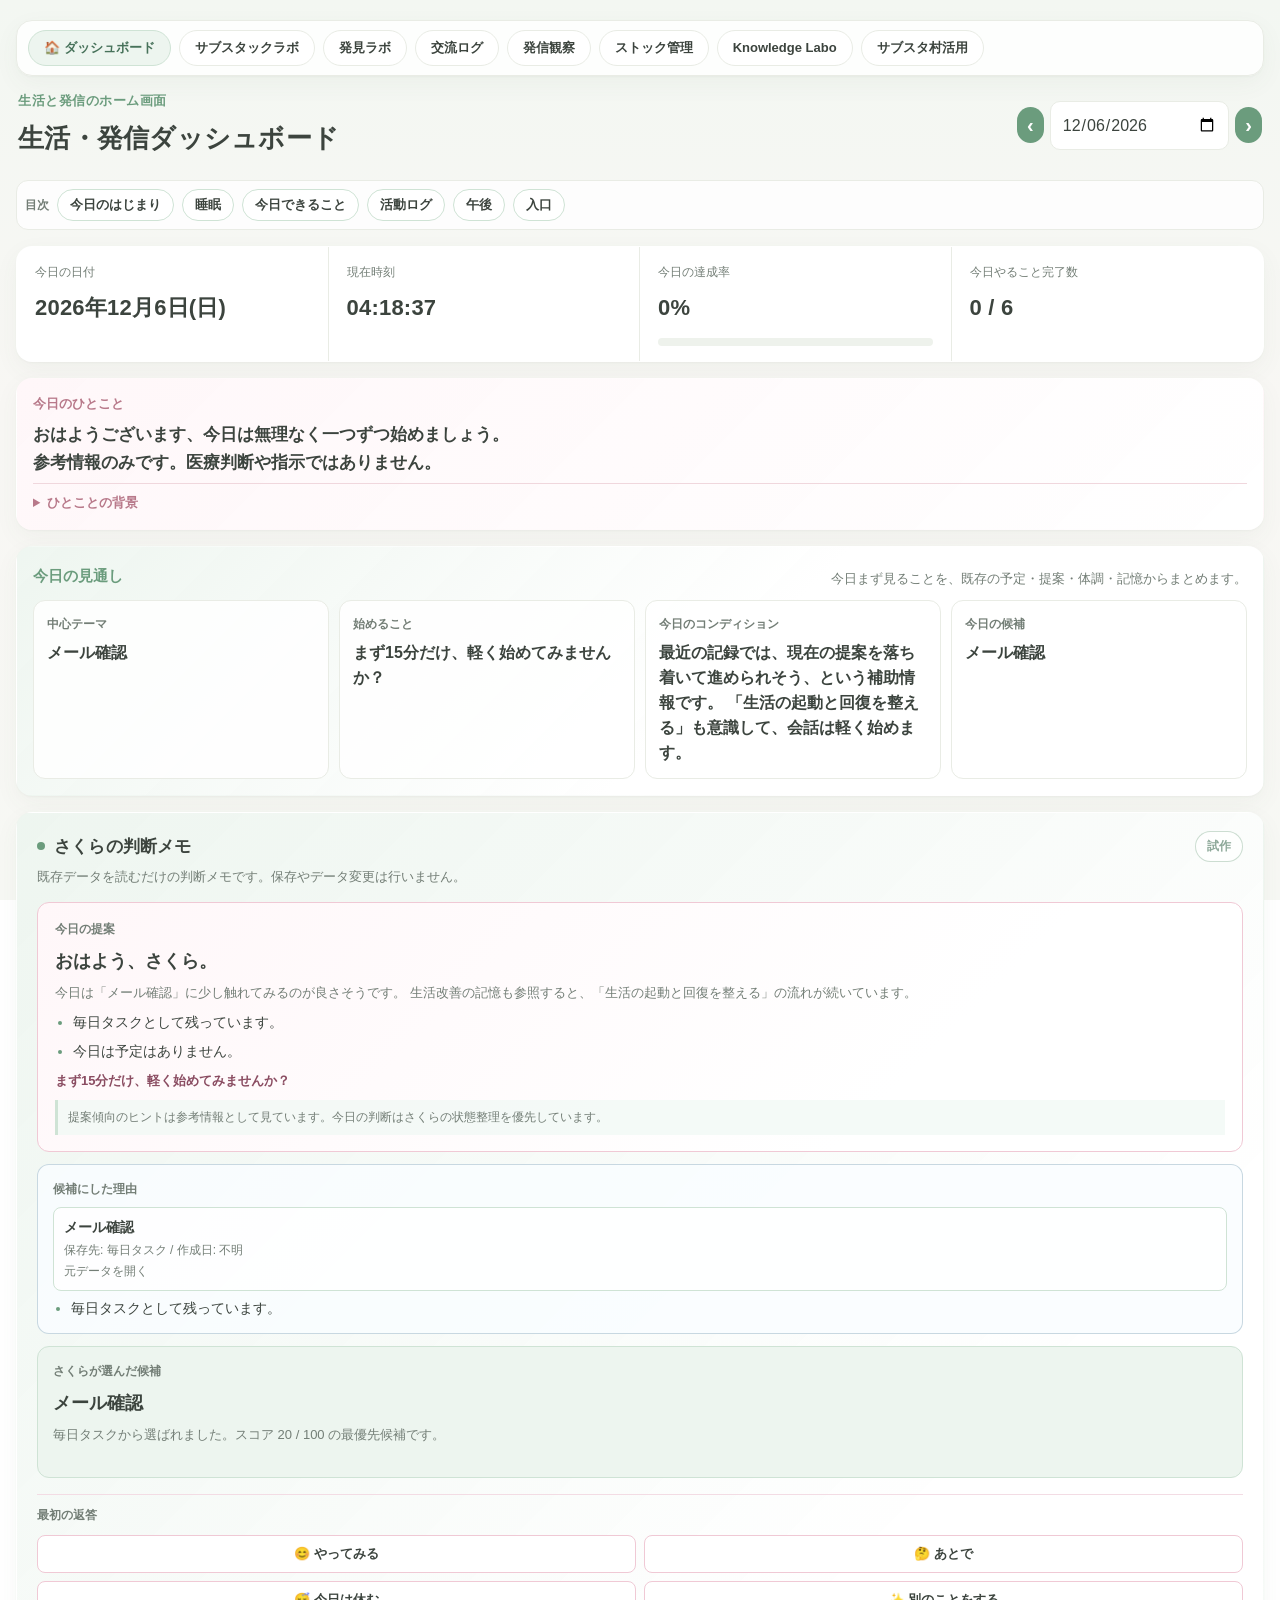
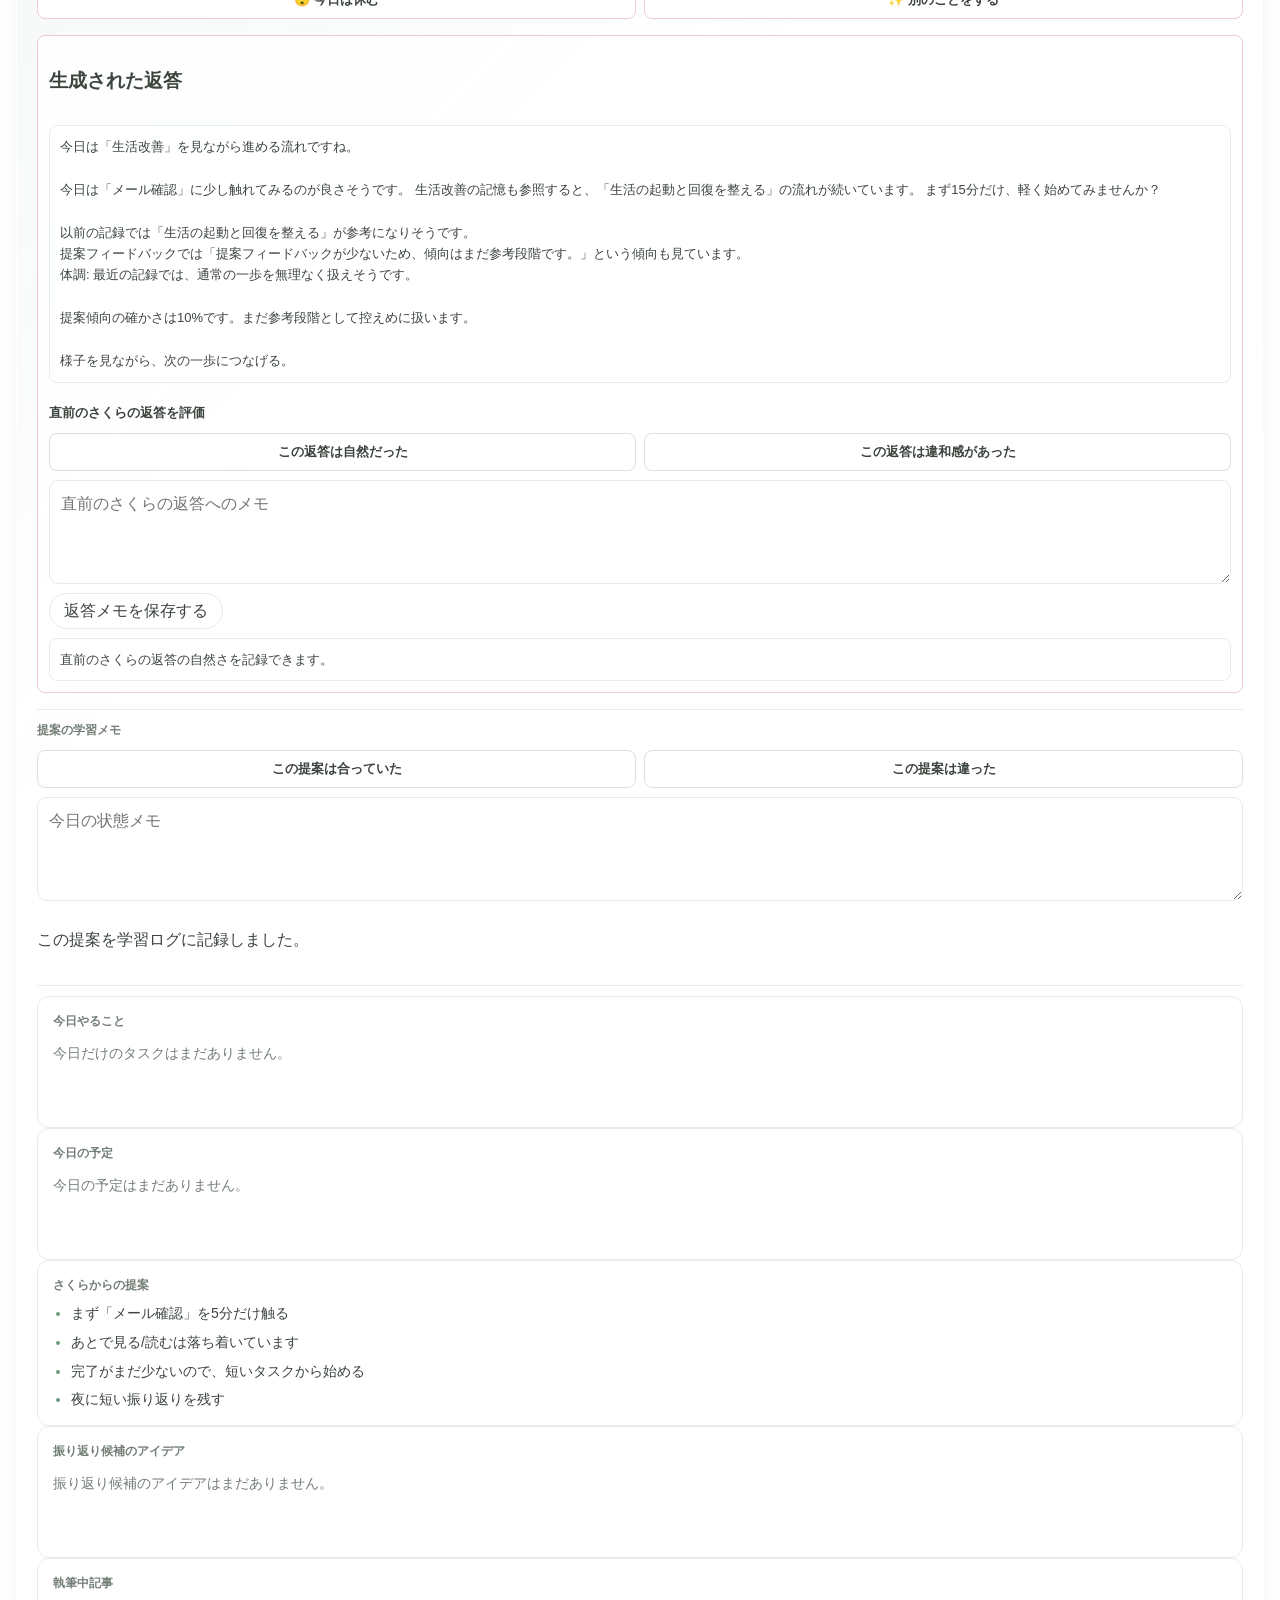
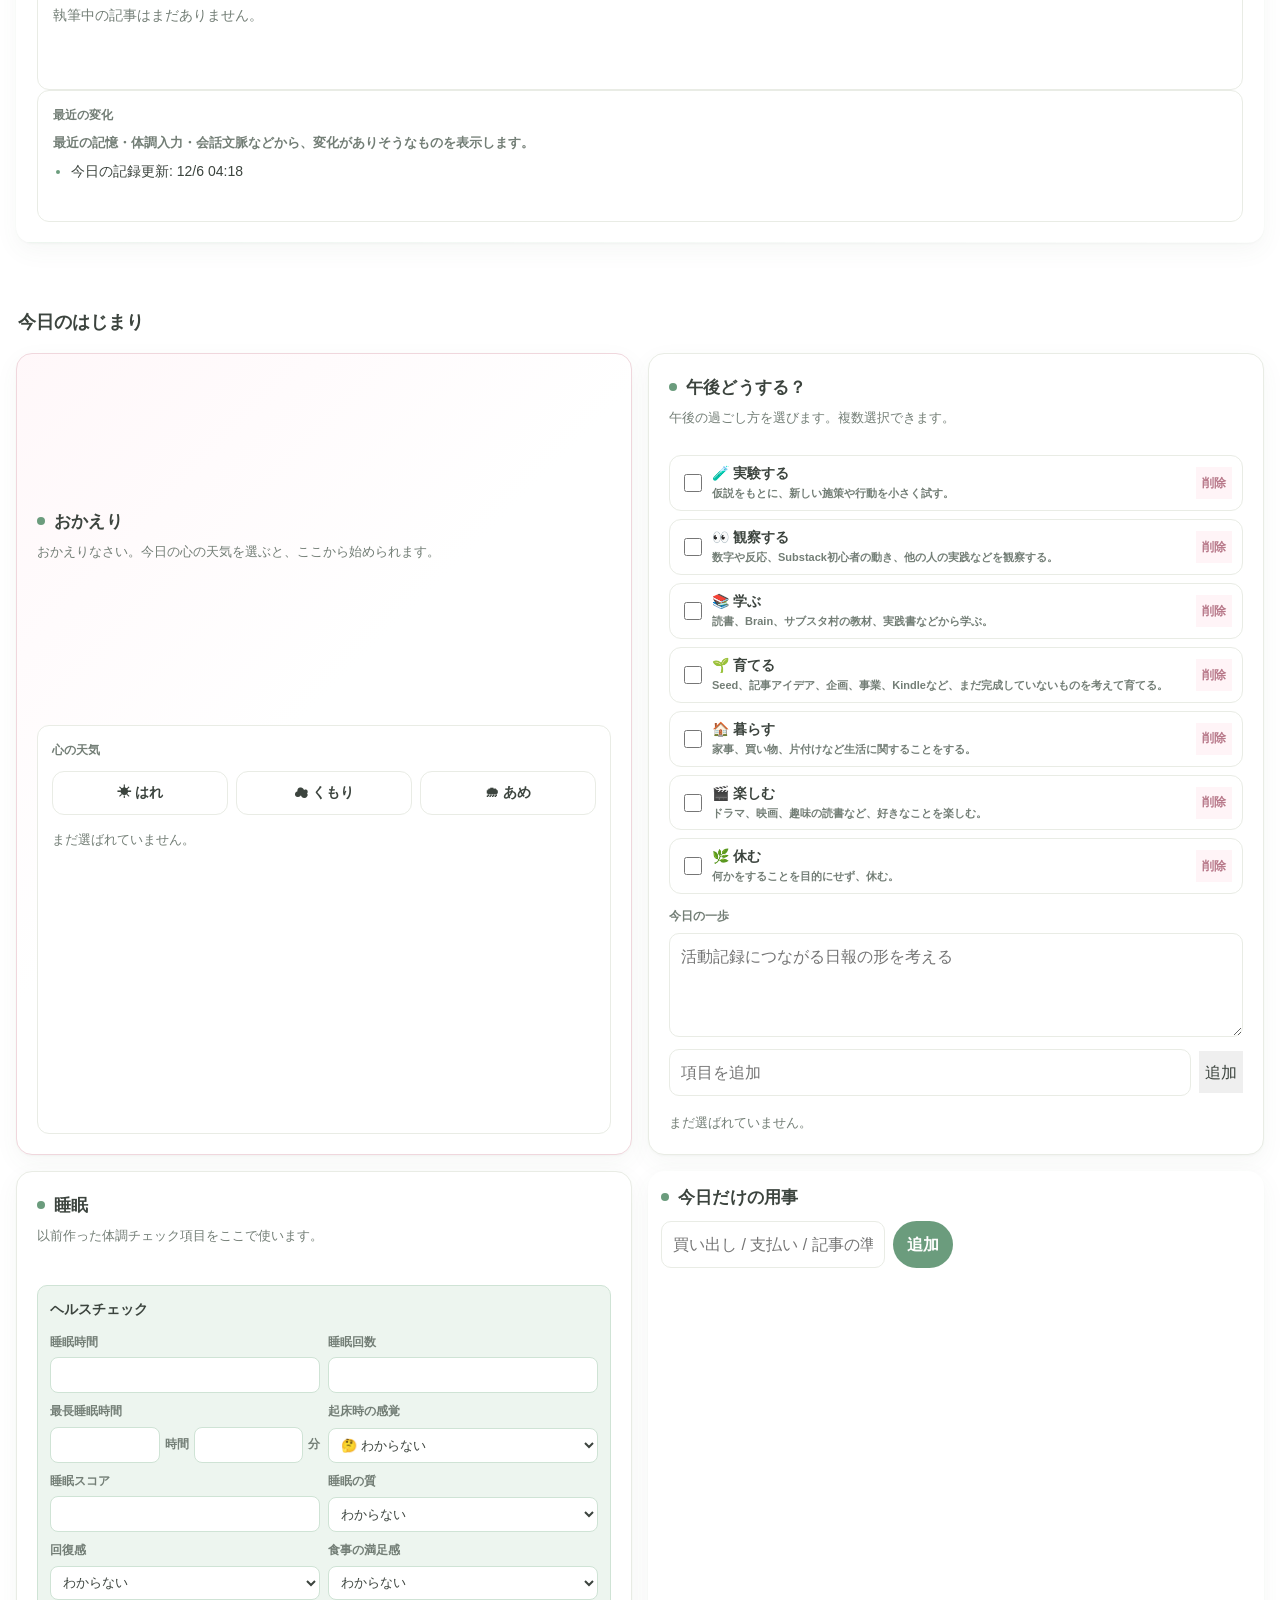
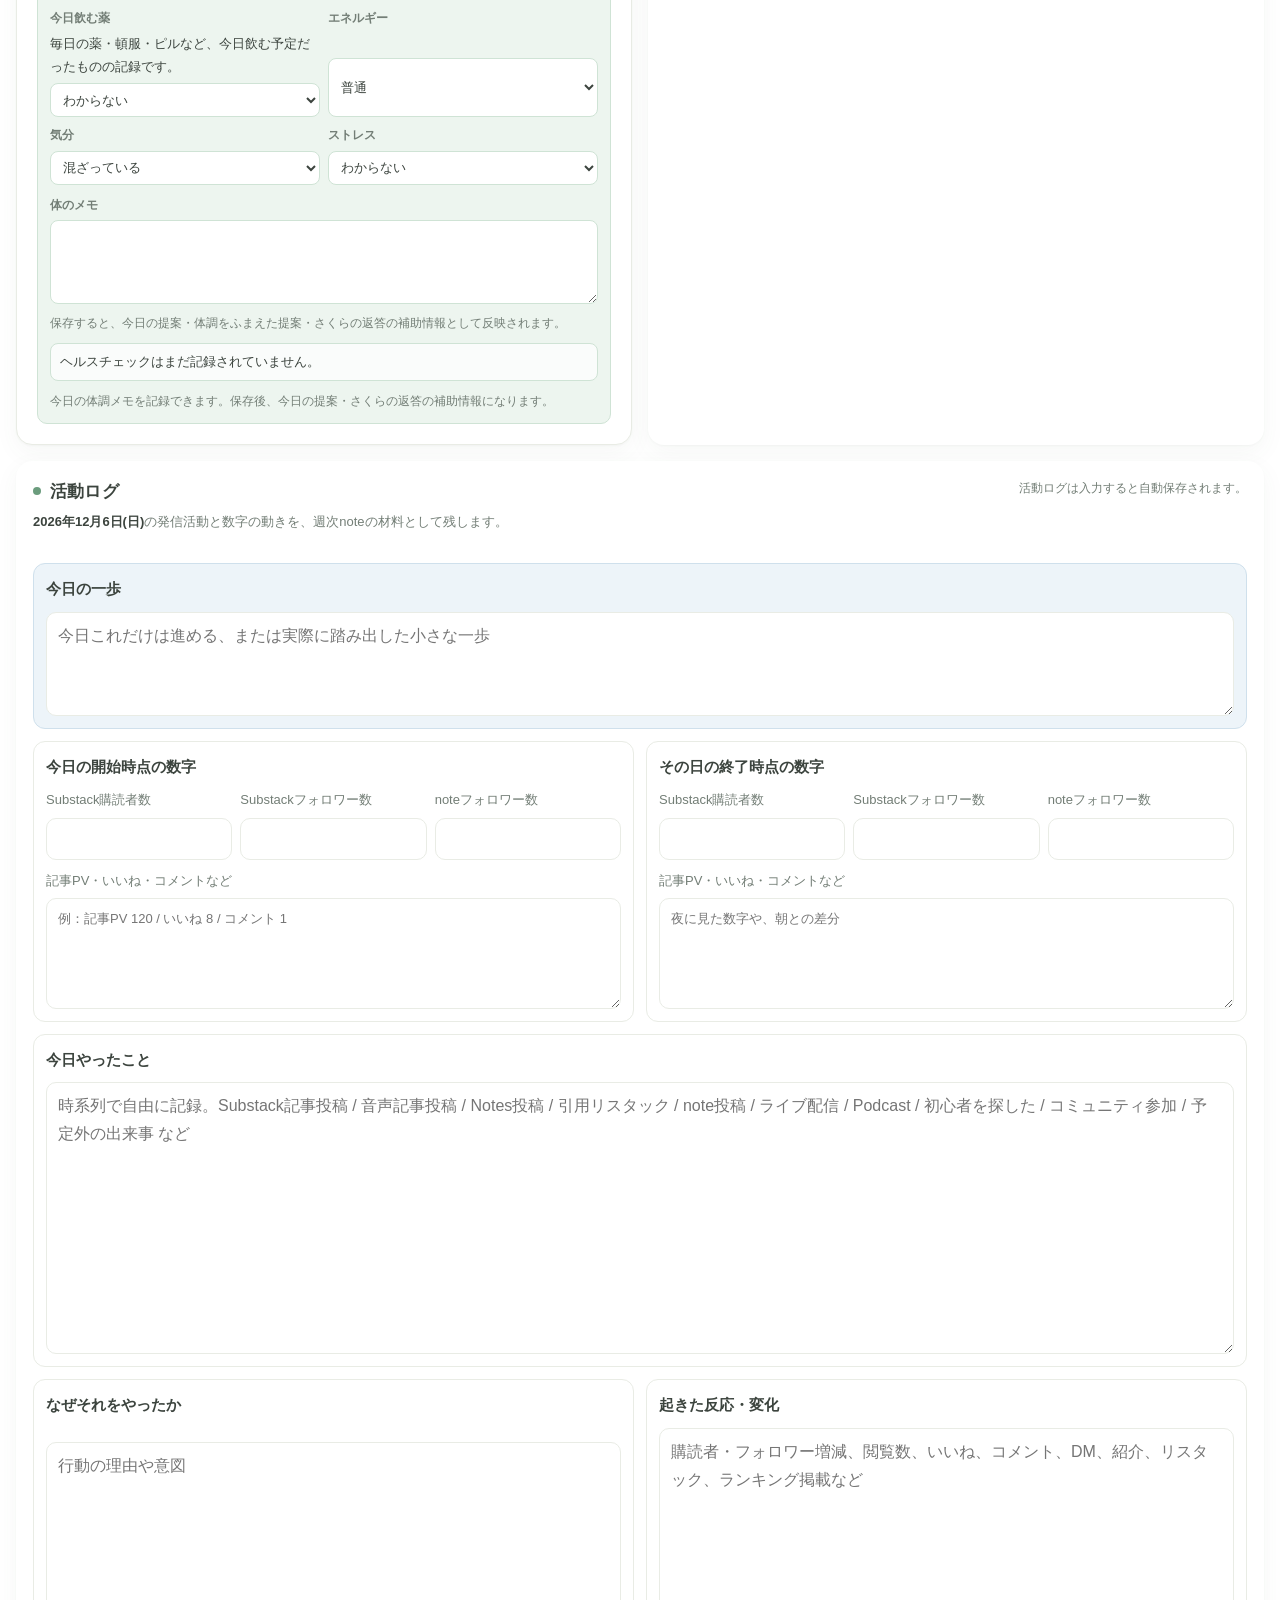
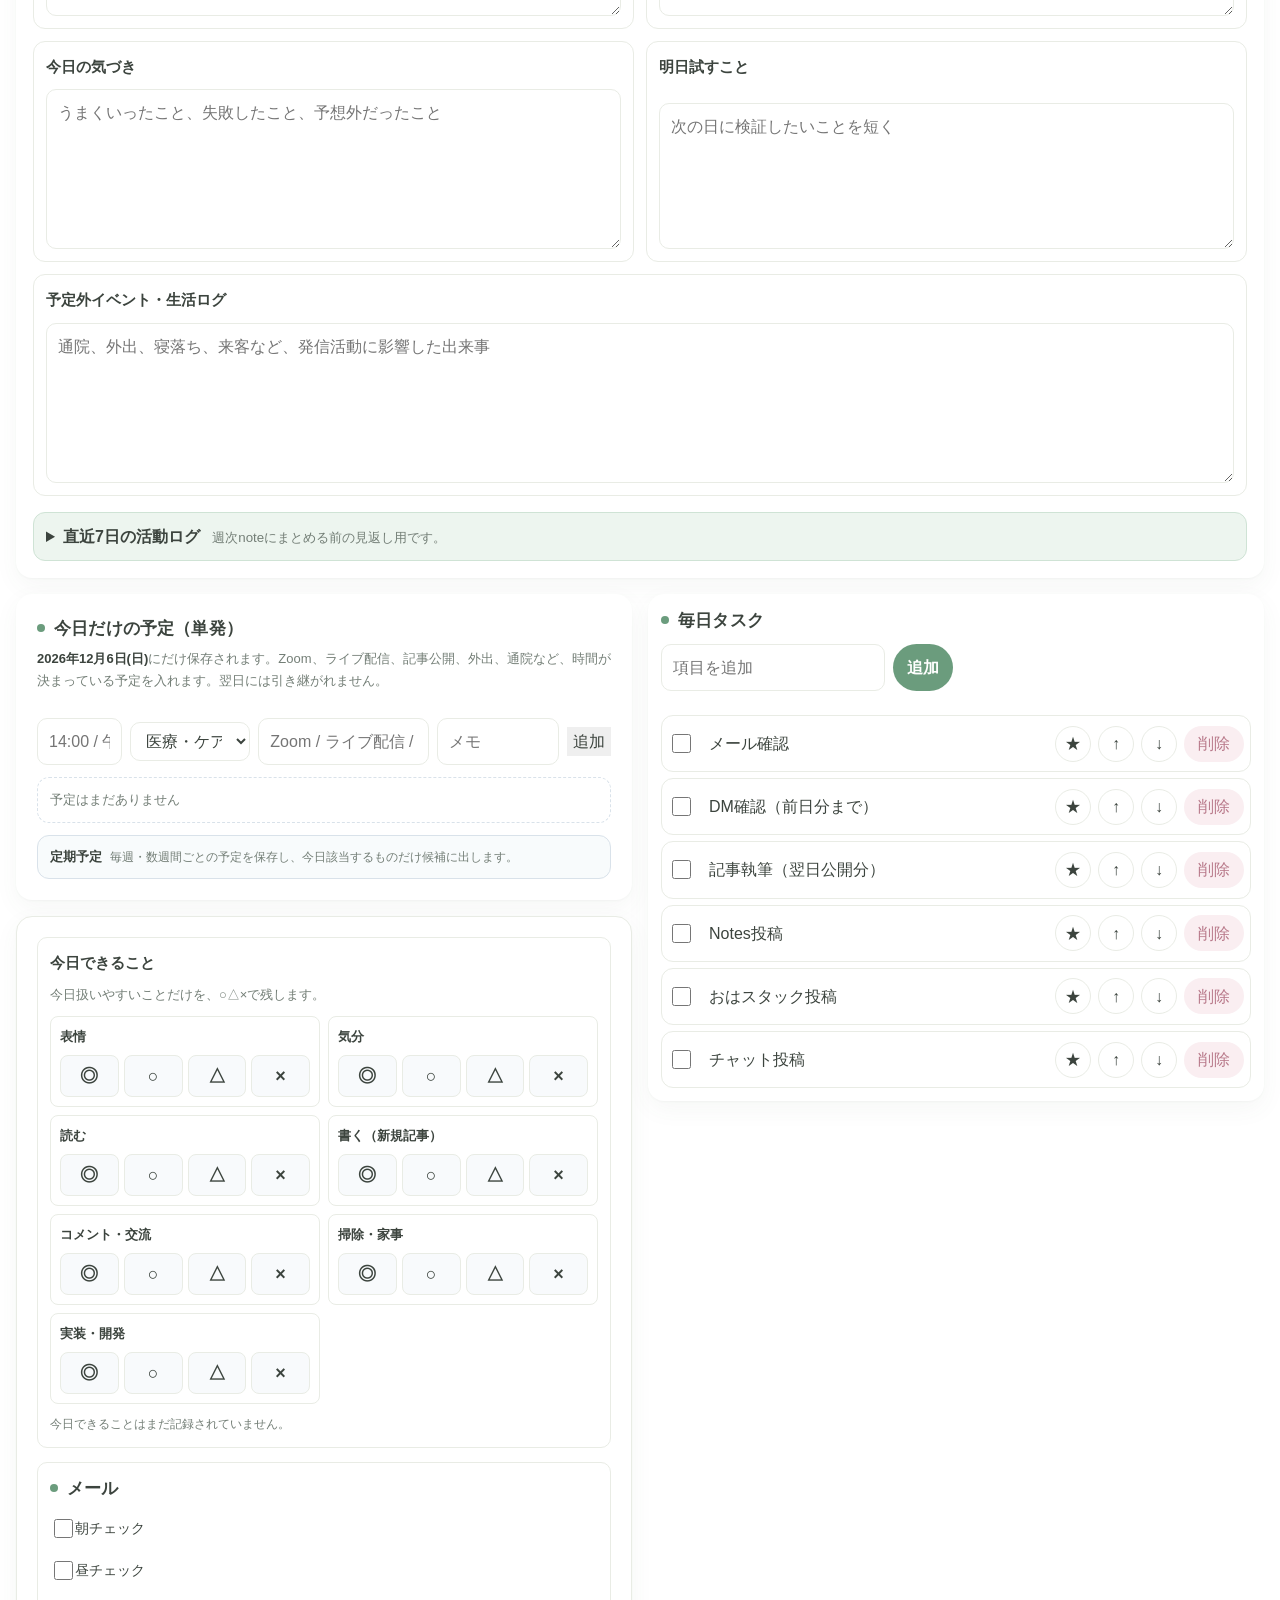
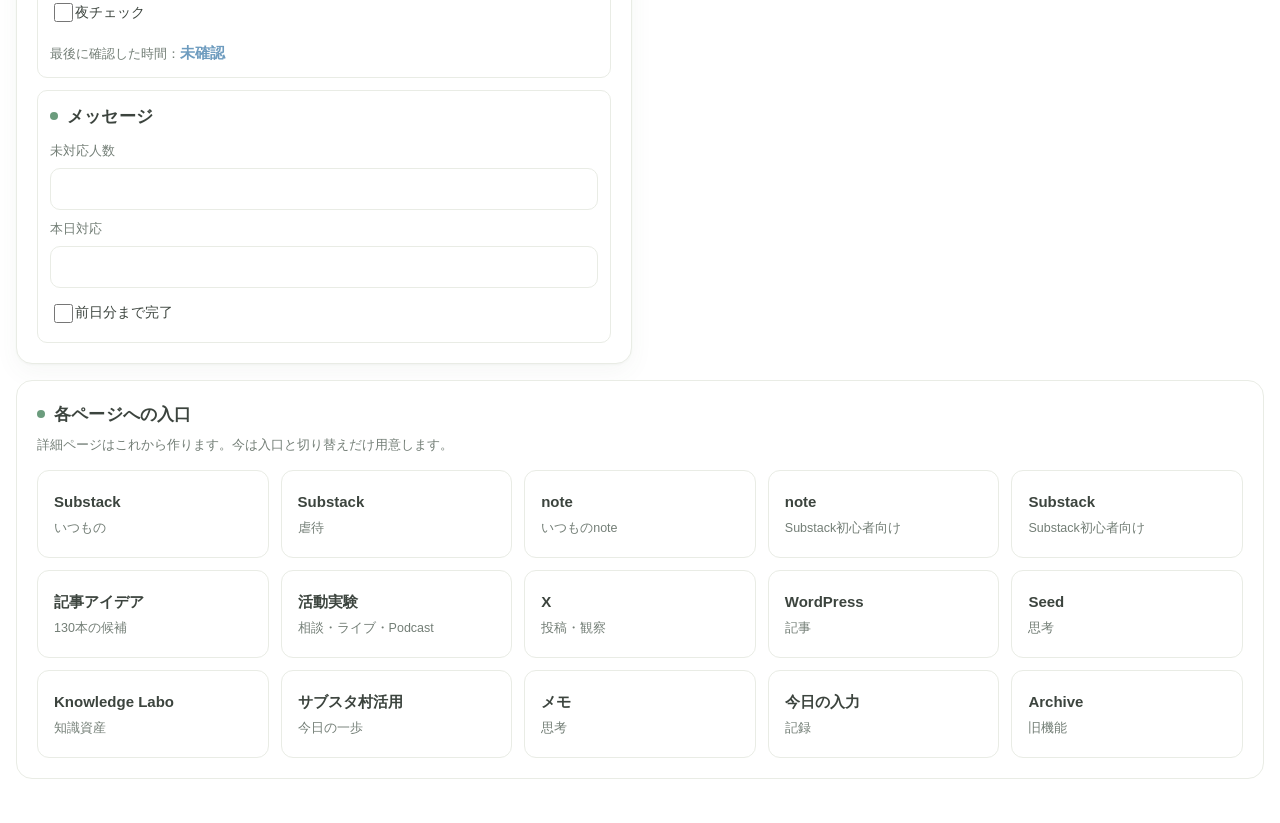
==== commit 09e5e72c: "Adjust Substack launch labels" ====
--- a/index.html
+++ b/index.html
@@ -876,8 +876,7 @@
           </div>
           <div class="launch-grid dashboard-v2-launch-grid">
             <button class="launch-card" type="button" data-page-entry="Substack（いつもの）"><strong>Substack</strong><span>いつもの</span></button>
-            <button class="launch-card" type="button" data-page-entry="Substack初心者向け"><strong>Substack</strong><span>初心者向け</span></button>
-            <button class="launch-card" type="button" data-page-entry="Substack"><strong>Substack</strong><span>発信</span></button>
+            <button class="launch-card" type="button" data-page-entry="Substack"><strong>Substack</strong><span>虐待</span></button>
             <button class="launch-card" type="button" data-page-entry="note（いつものnote）"><strong>note</strong><span>いつものnote</span></button>
             <button class="launch-card" type="button" data-page-entry="note（Substack初心者向け）"><strong>note</strong><span>Substack初心者向け</span></button>
             <button class="launch-card" type="button" data-page-entry="Substack初心者向け｜Substack"><strong>Substack</strong><span>Substack初心者向け</span></button>
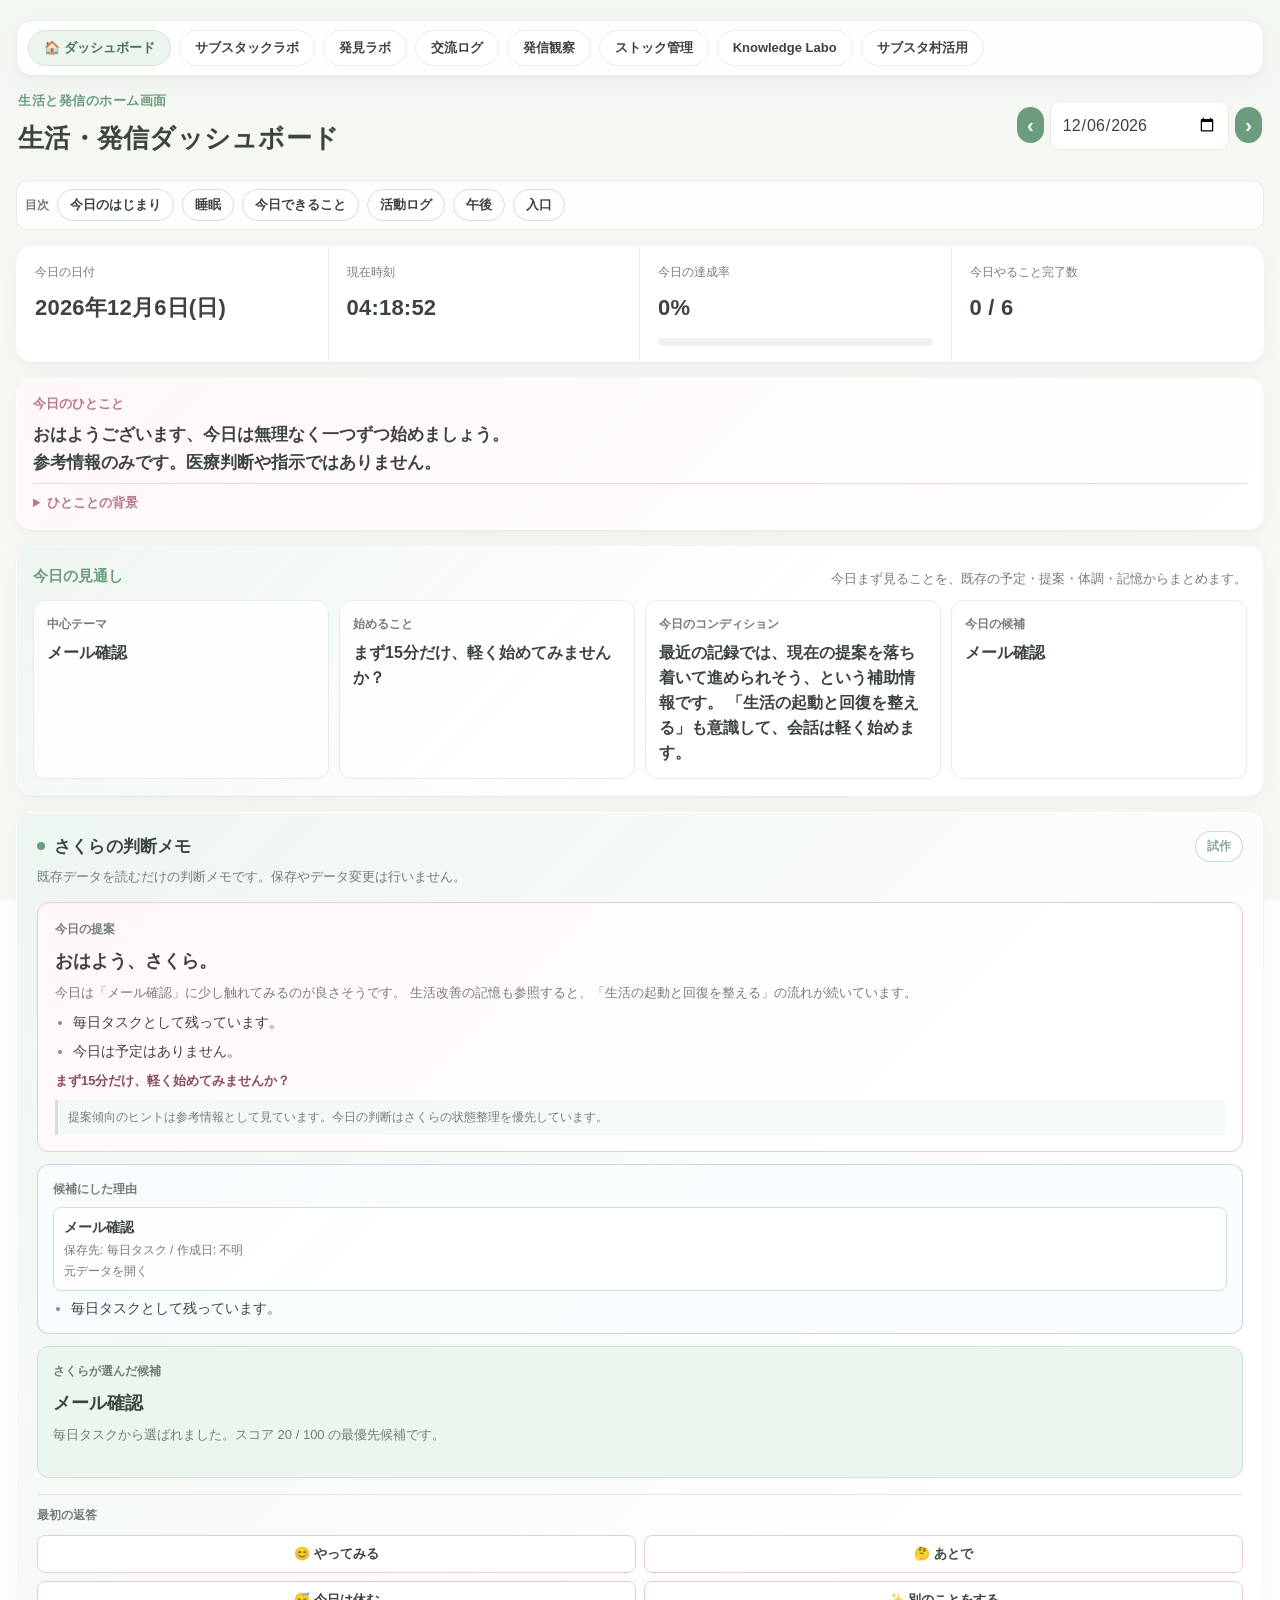
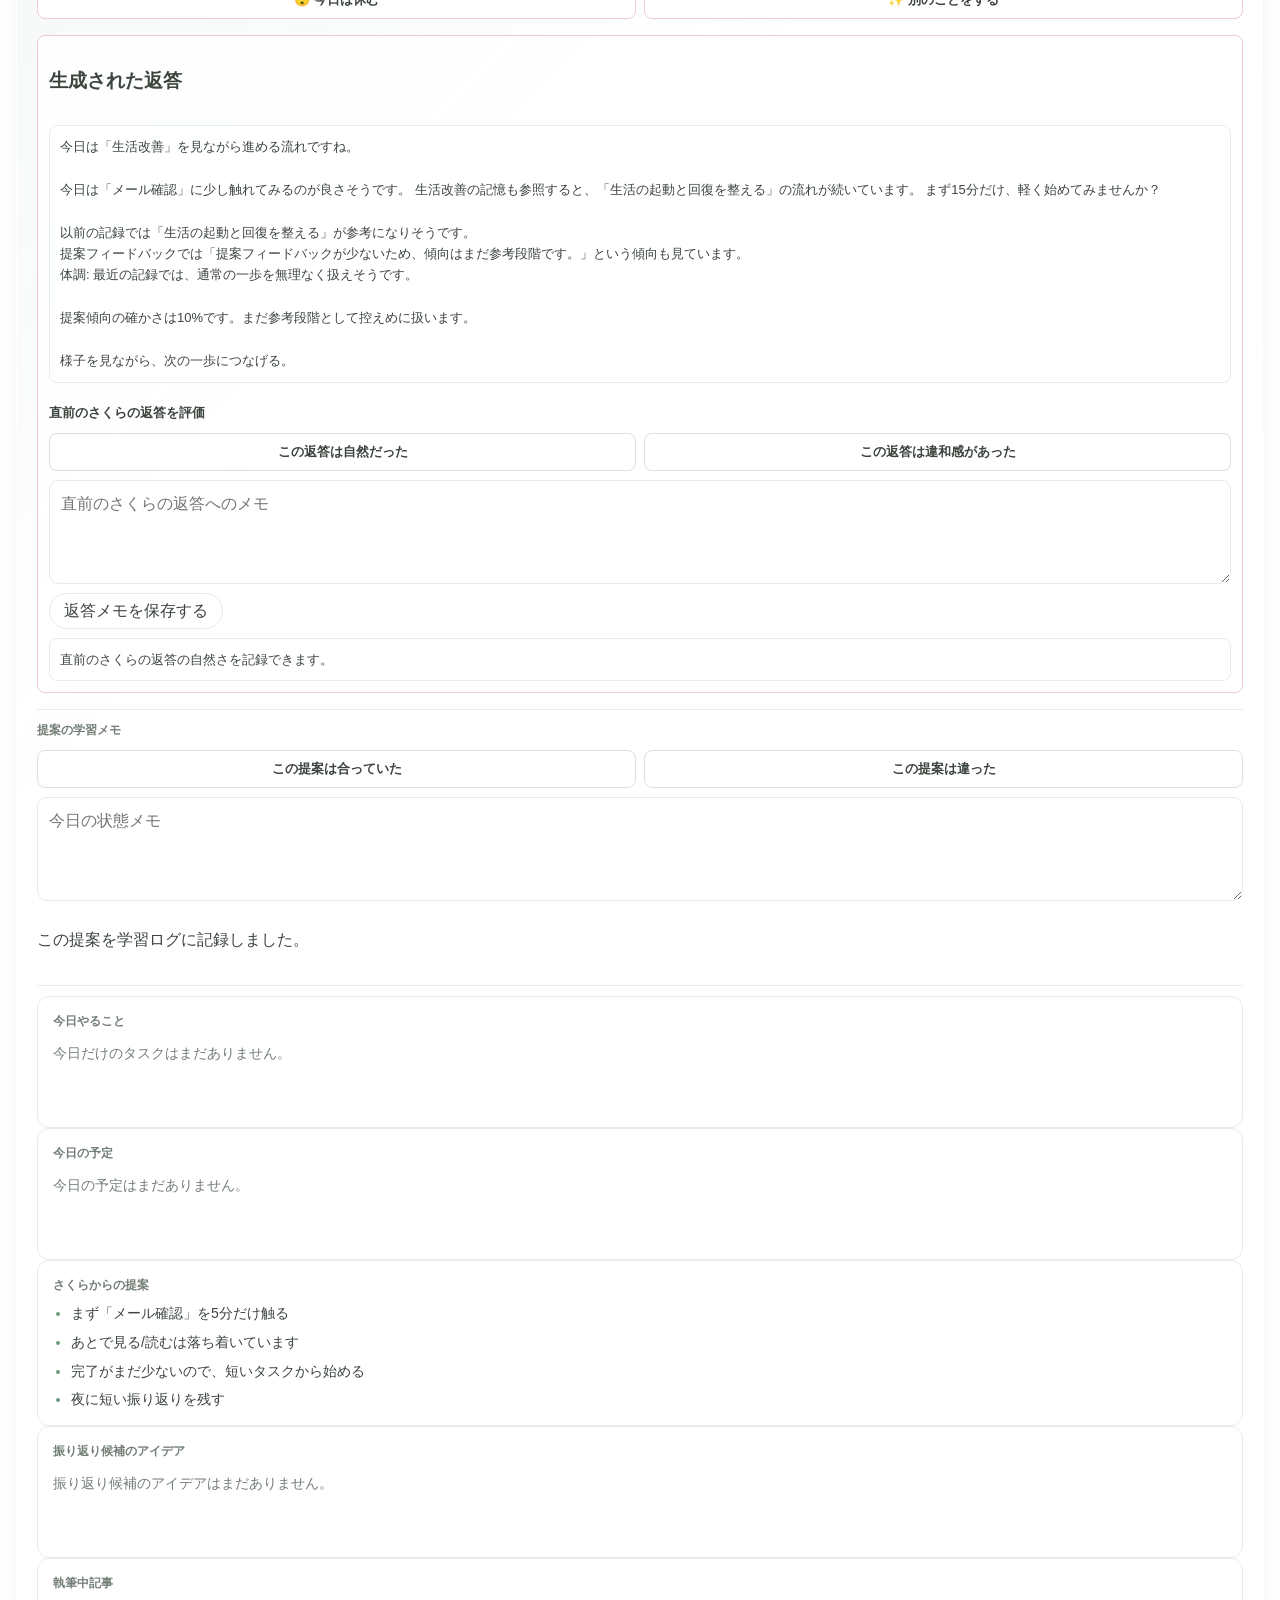
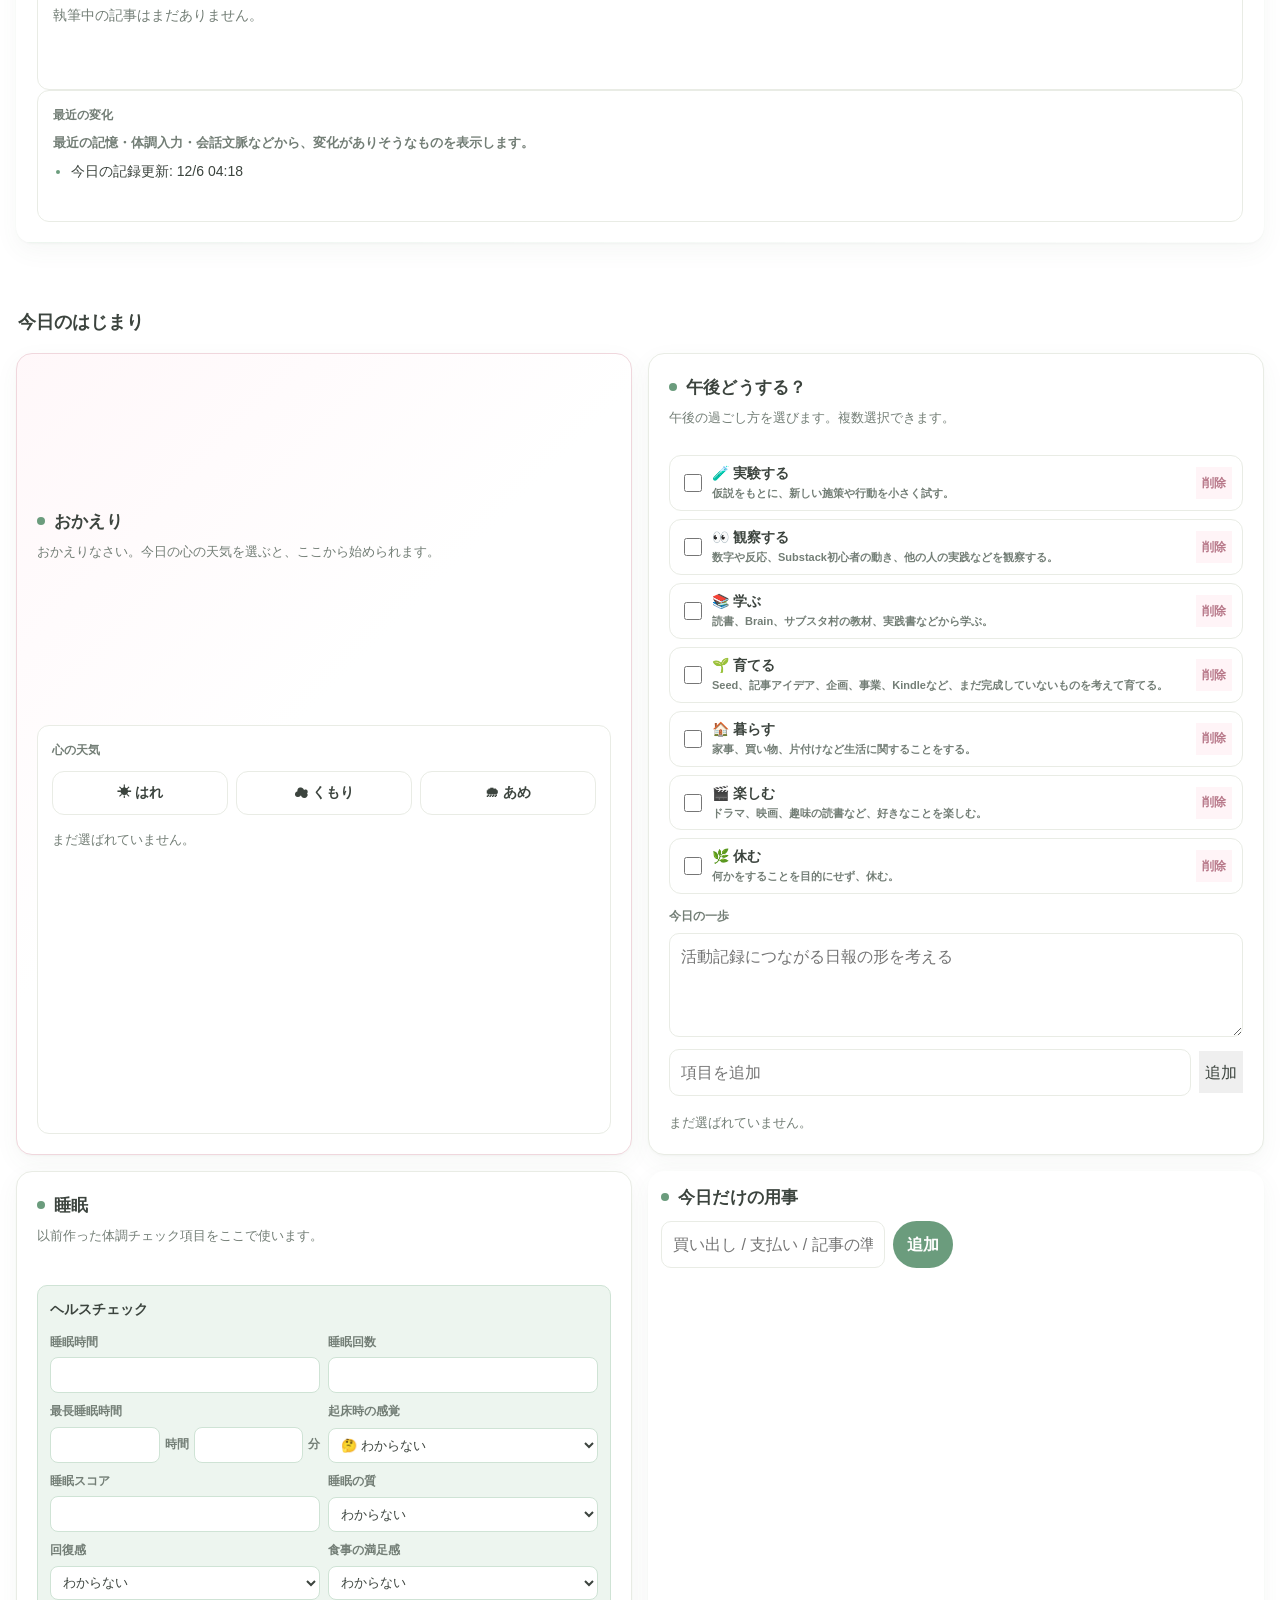
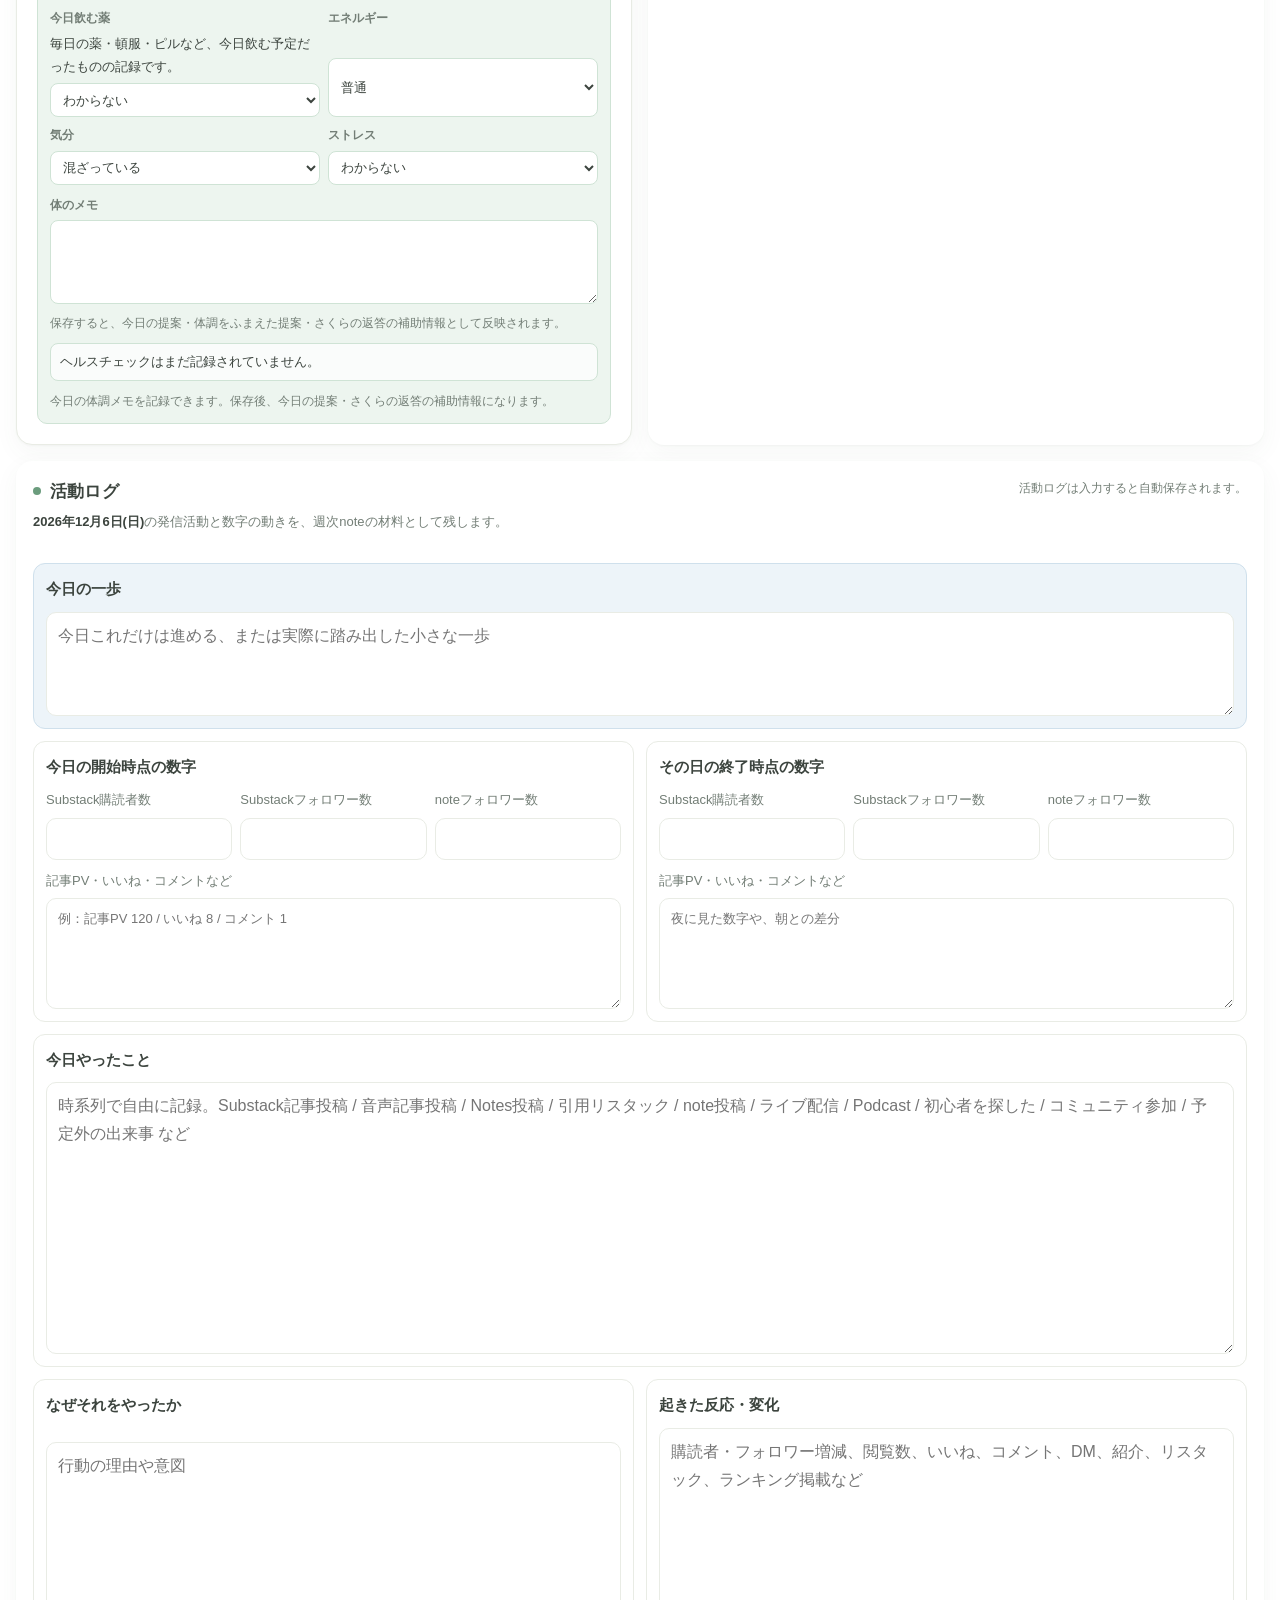
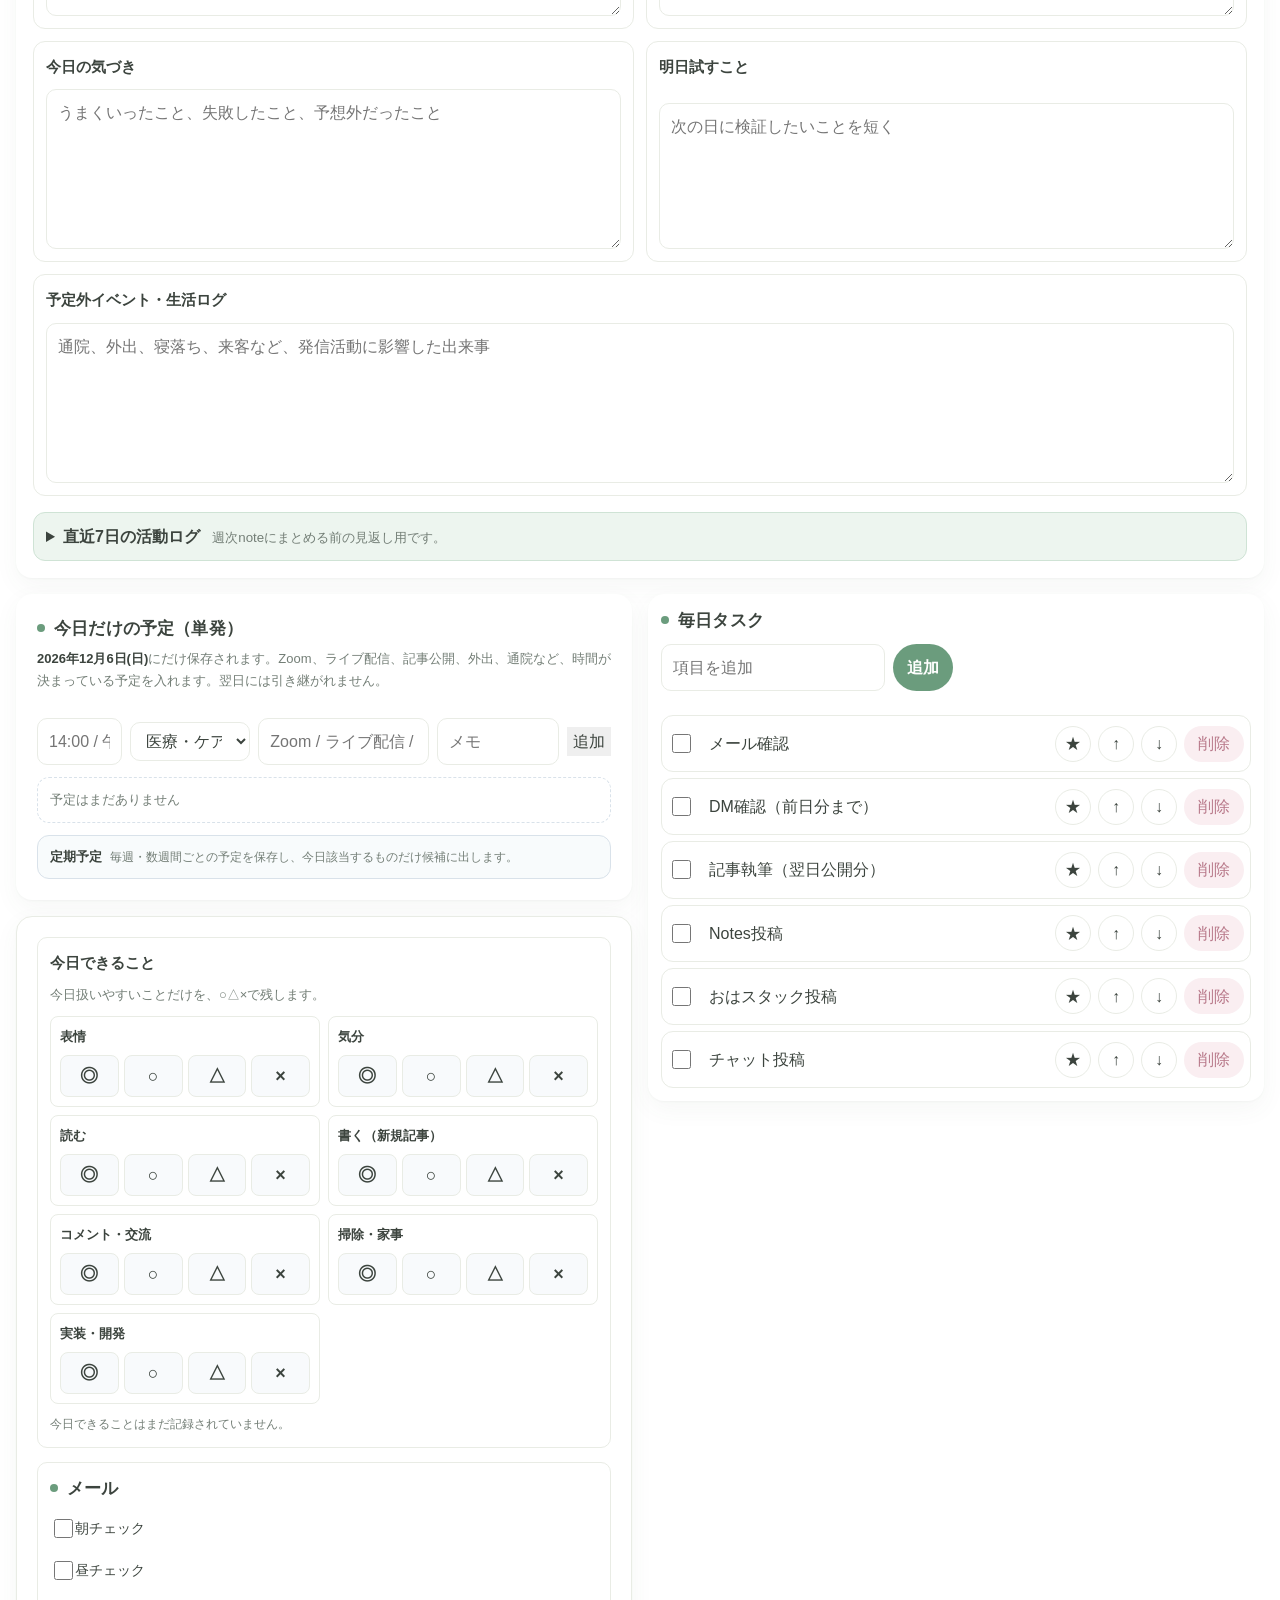
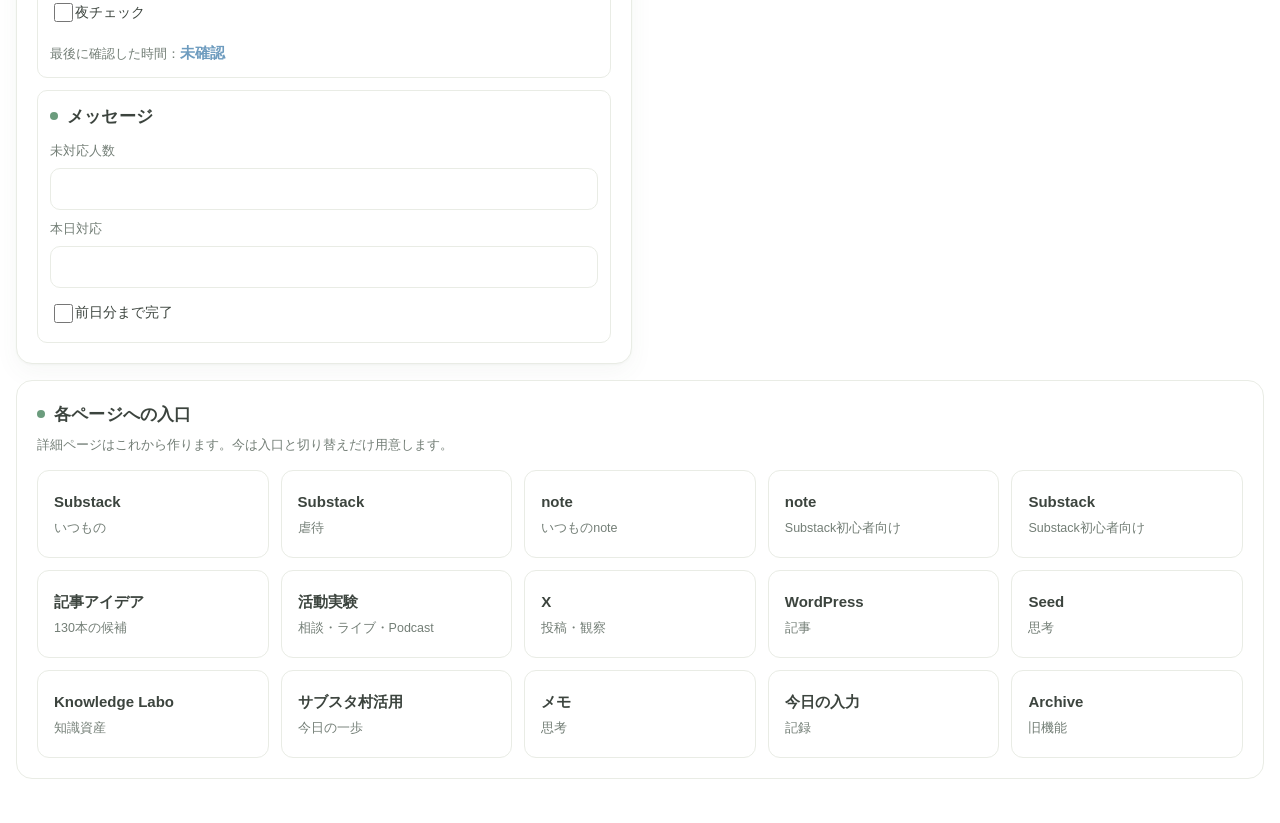
==== commit 2a9ffb2c: "Separate Substack entry storage" ====
--- a/index.html
+++ b/index.html
@@ -876,7 +876,7 @@
           </div>
           <div class="launch-grid dashboard-v2-launch-grid">
             <button class="launch-card" type="button" data-page-entry="Substack（いつもの）"><strong>Substack</strong><span>いつもの</span></button>
-            <button class="launch-card" type="button" data-page-entry="Substack"><strong>Substack</strong><span>虐待</span></button>
+            <button class="launch-card" type="button" data-page-entry="Substack（虐待）"><strong>Substack</strong><span>虐待</span></button>
             <button class="launch-card" type="button" data-page-entry="note（いつものnote）"><strong>note</strong><span>いつものnote</span></button>
             <button class="launch-card" type="button" data-page-entry="note（Substack初心者向け）"><strong>note</strong><span>Substack初心者向け</span></button>
             <button class="launch-card" type="button" data-page-entry="Substack初心者向け｜Substack"><strong>Substack</strong><span>Substack初心者向け</span></button>
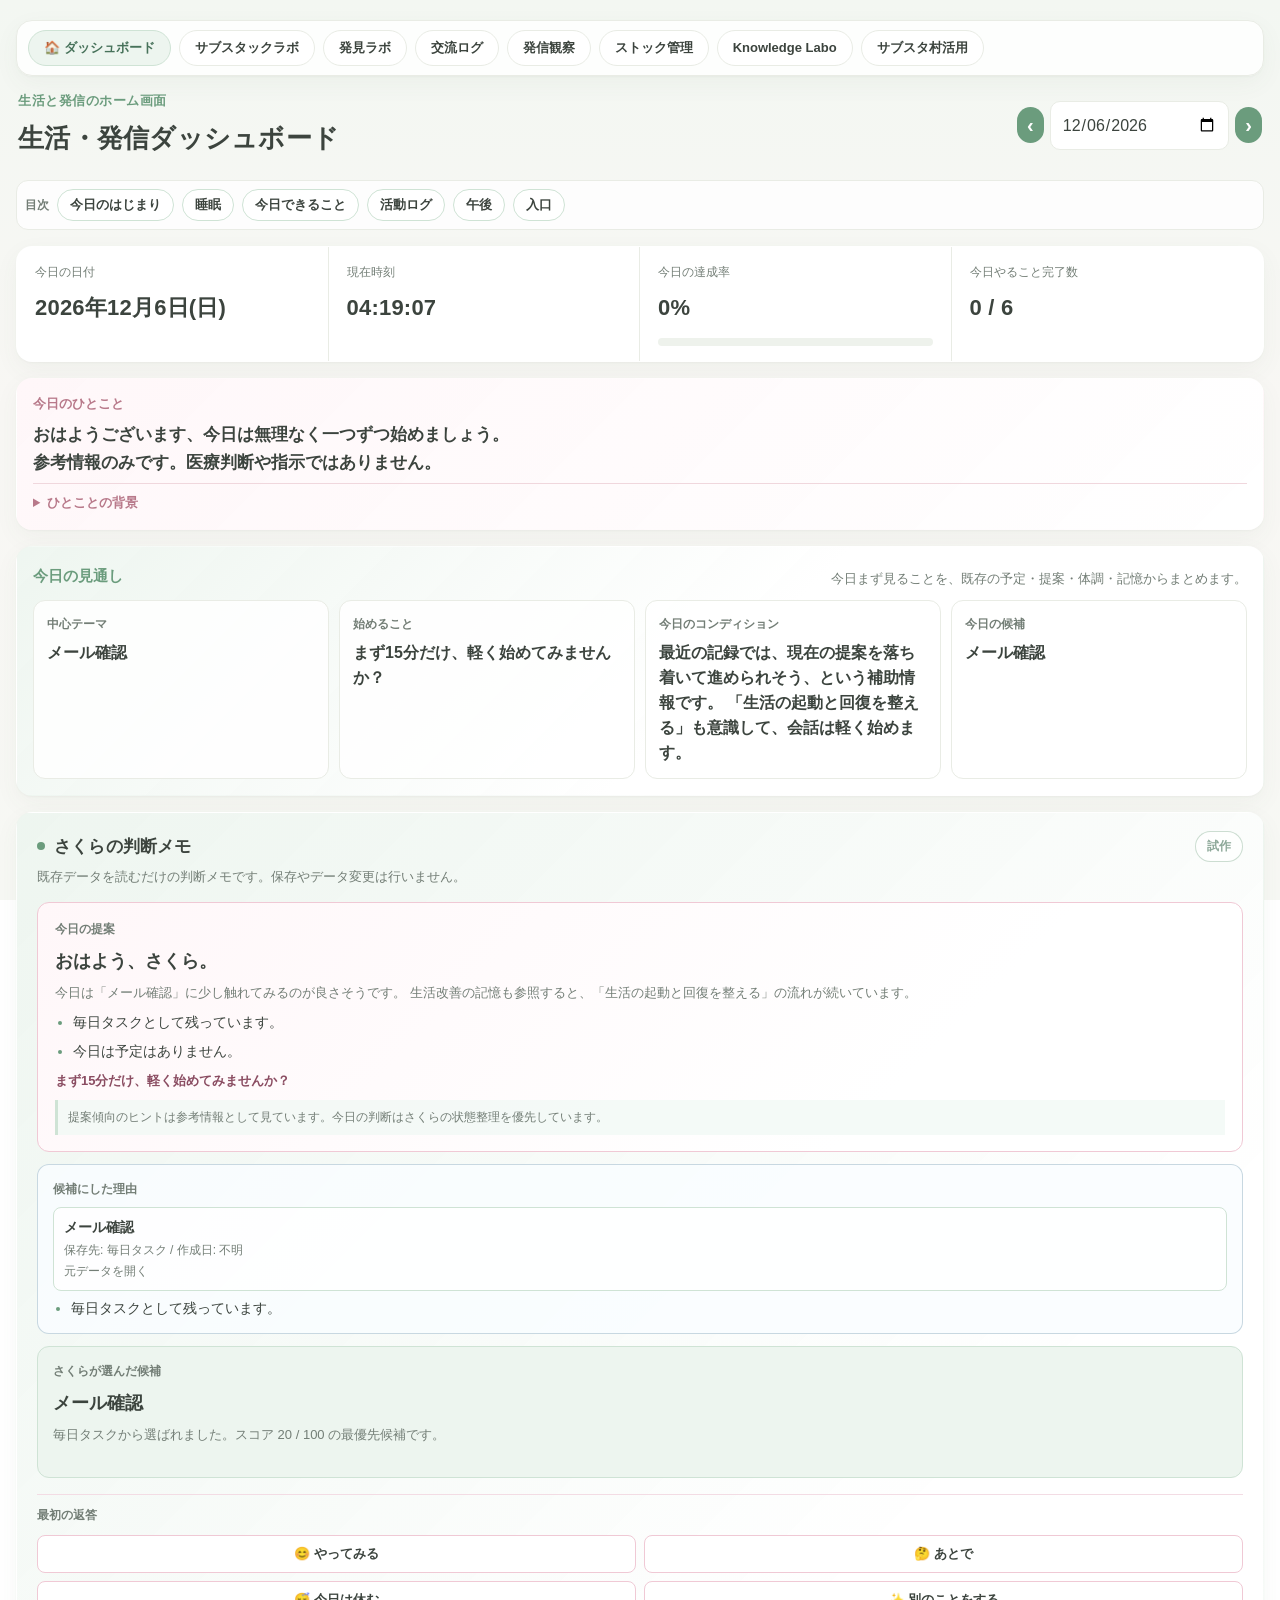
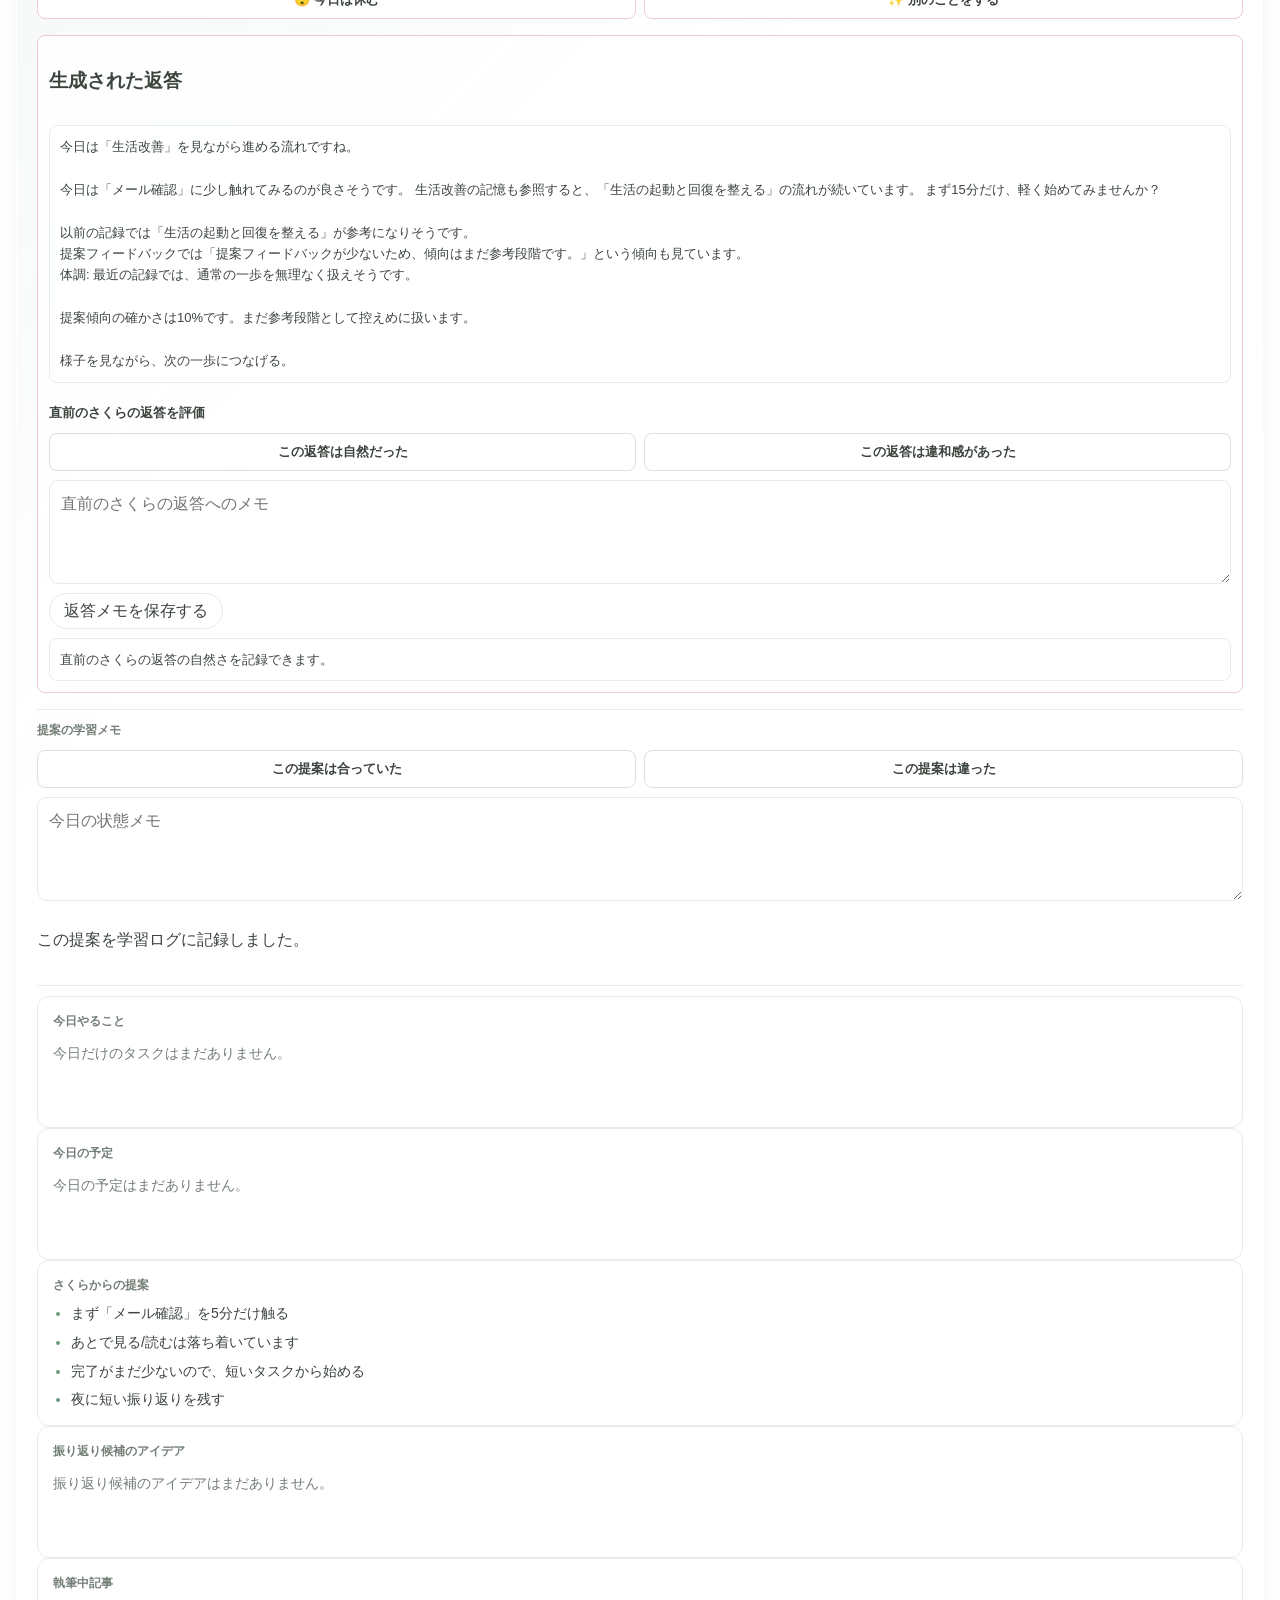
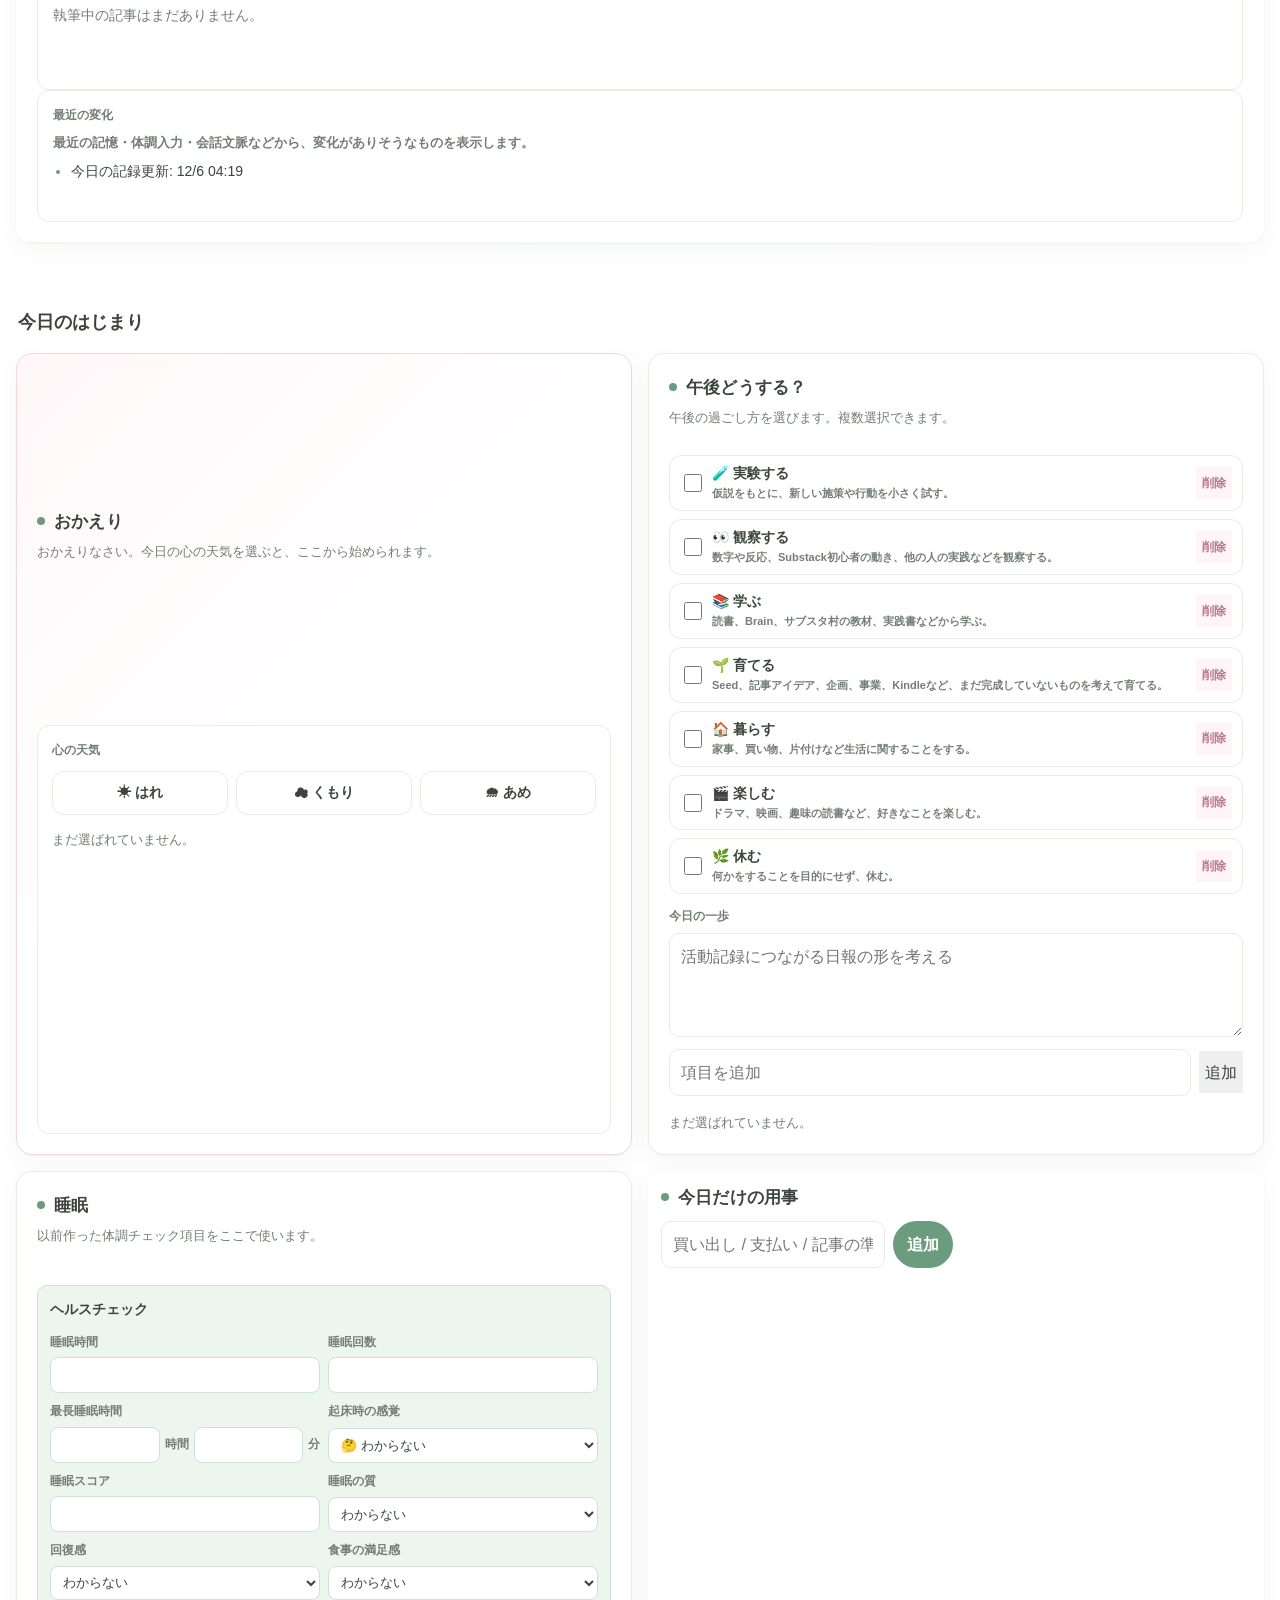
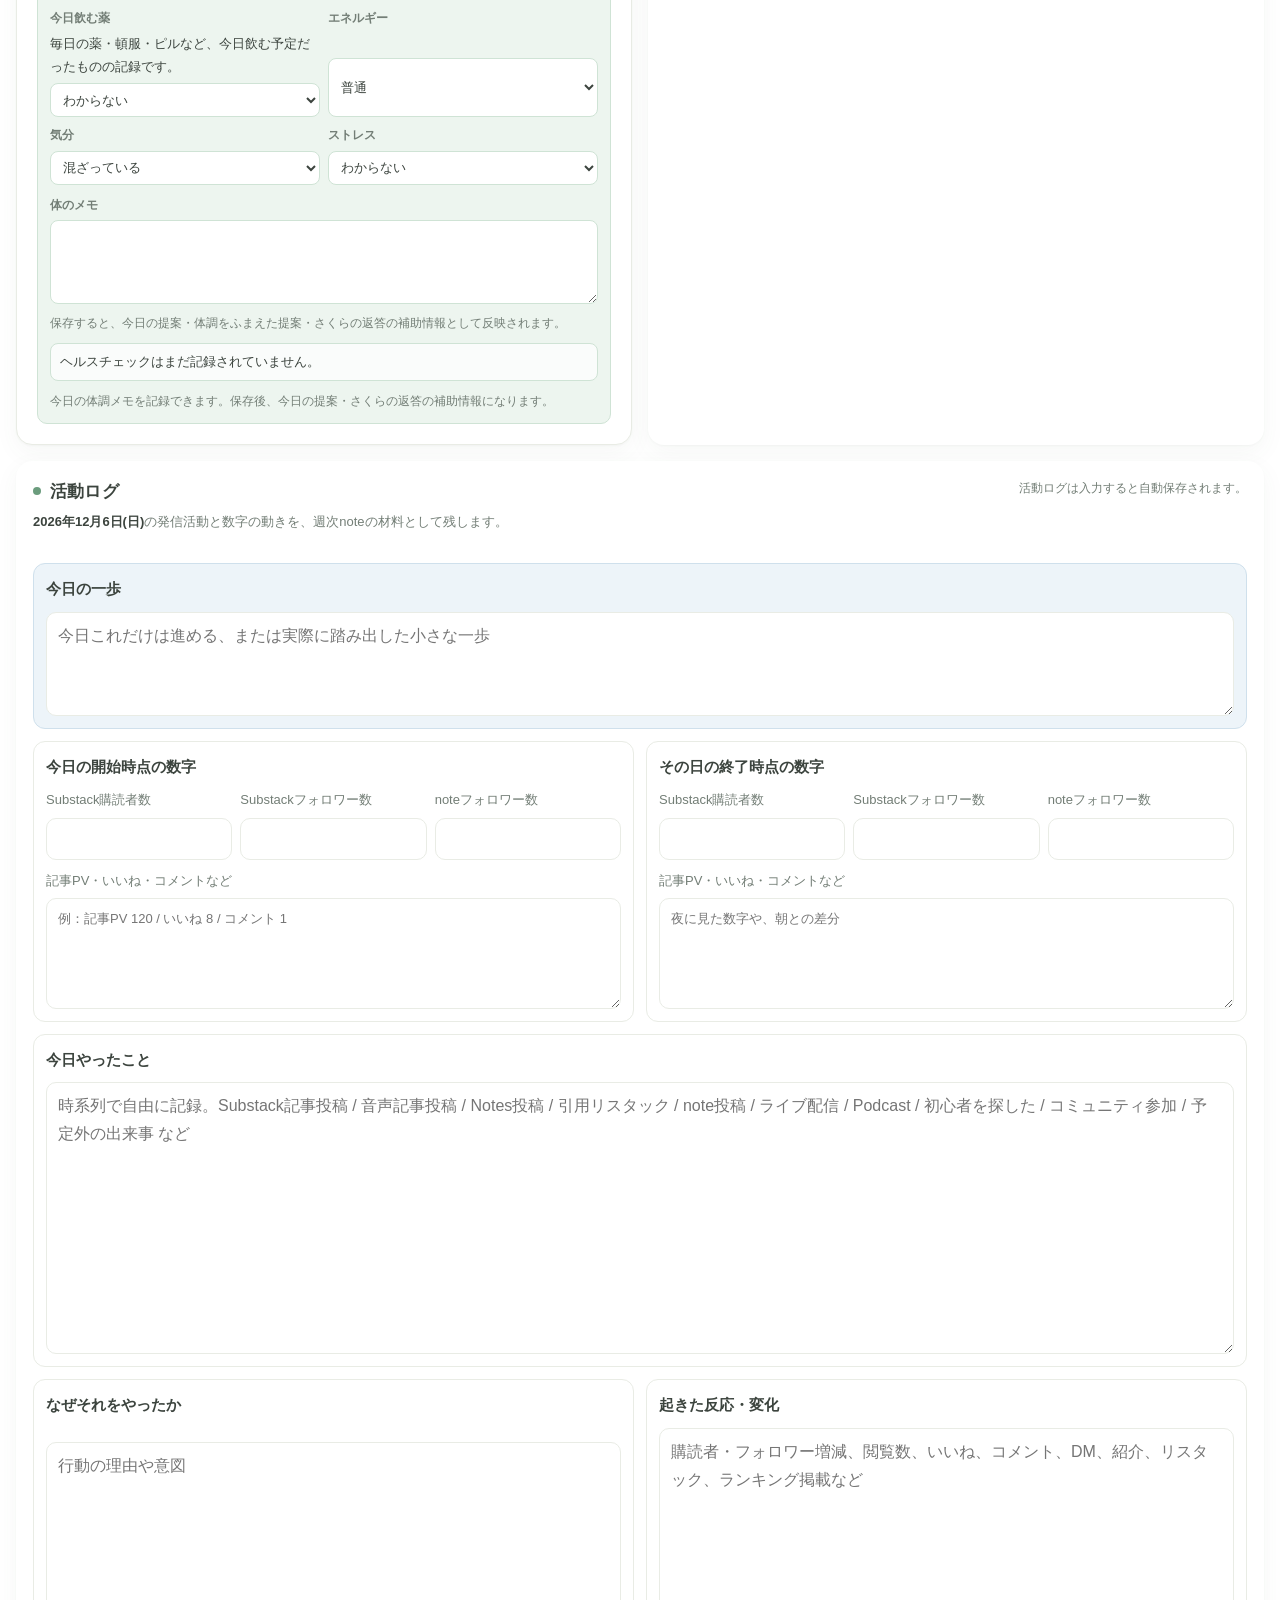
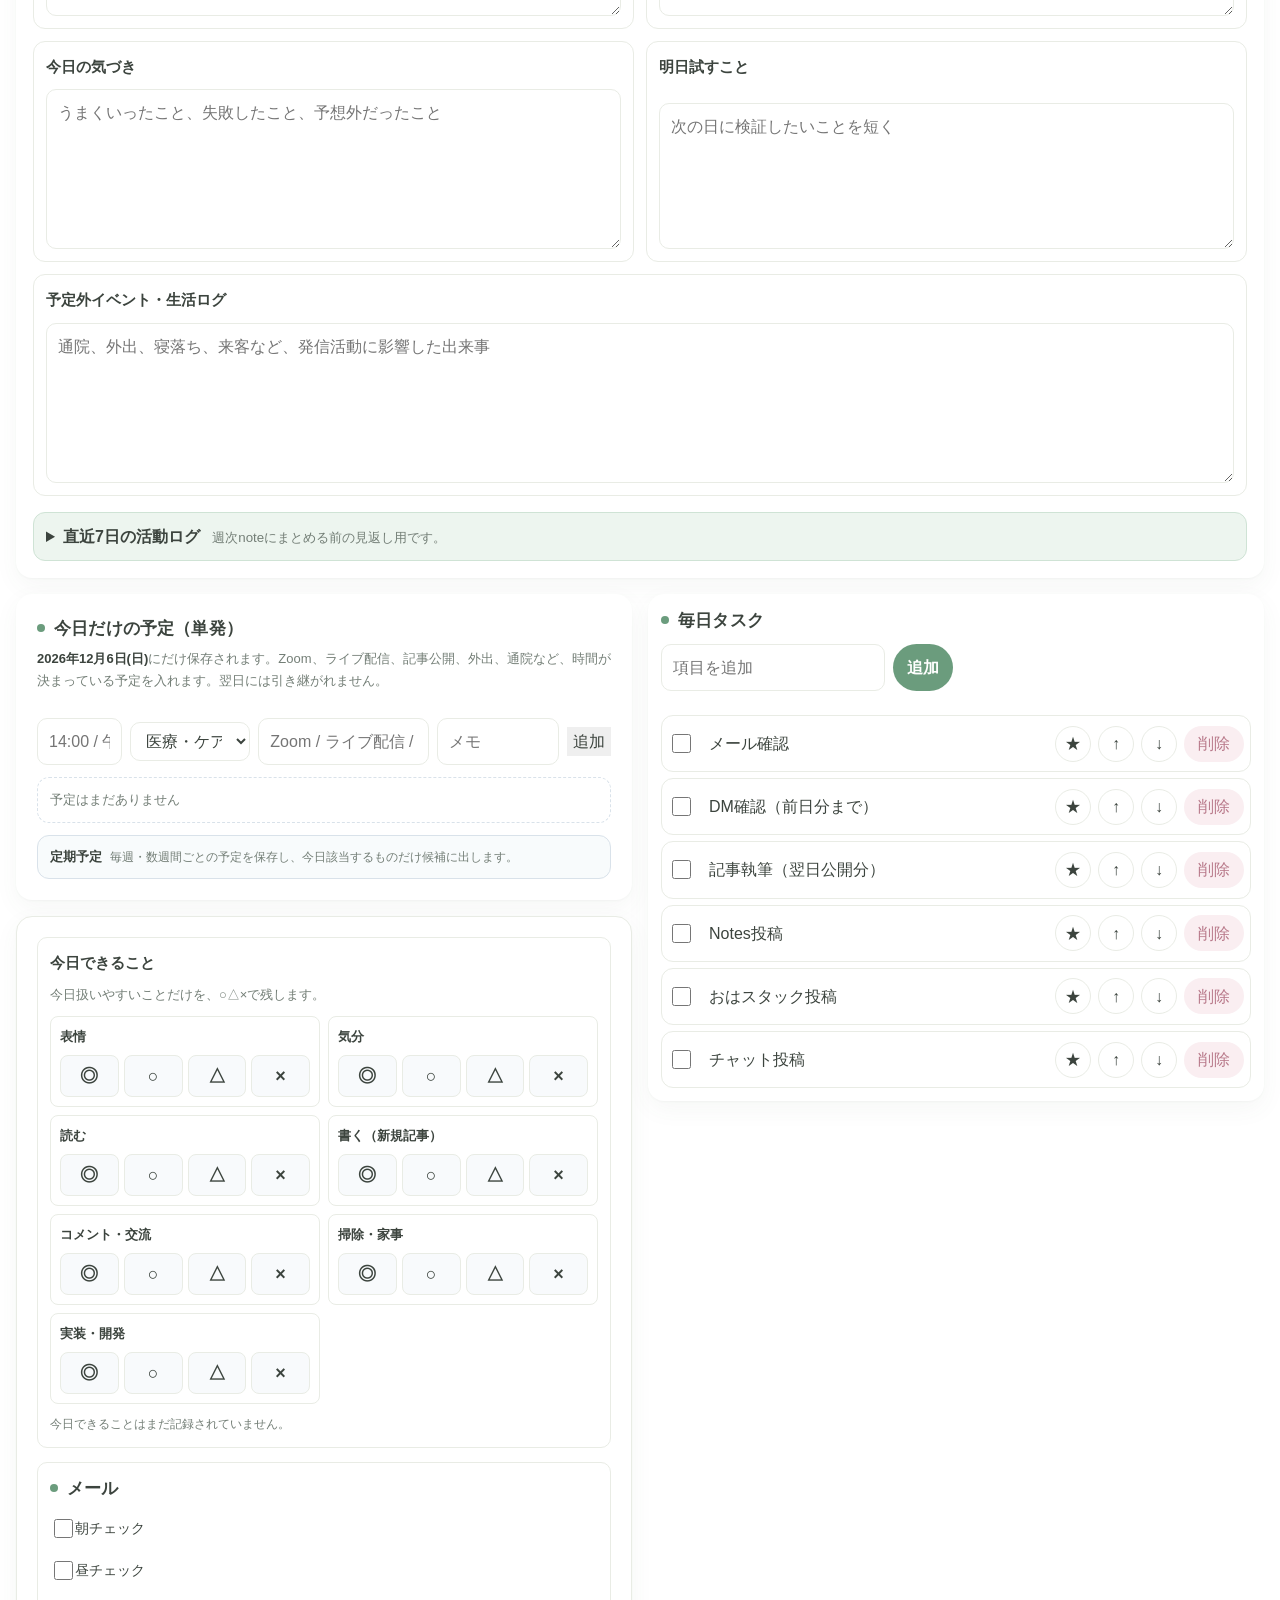
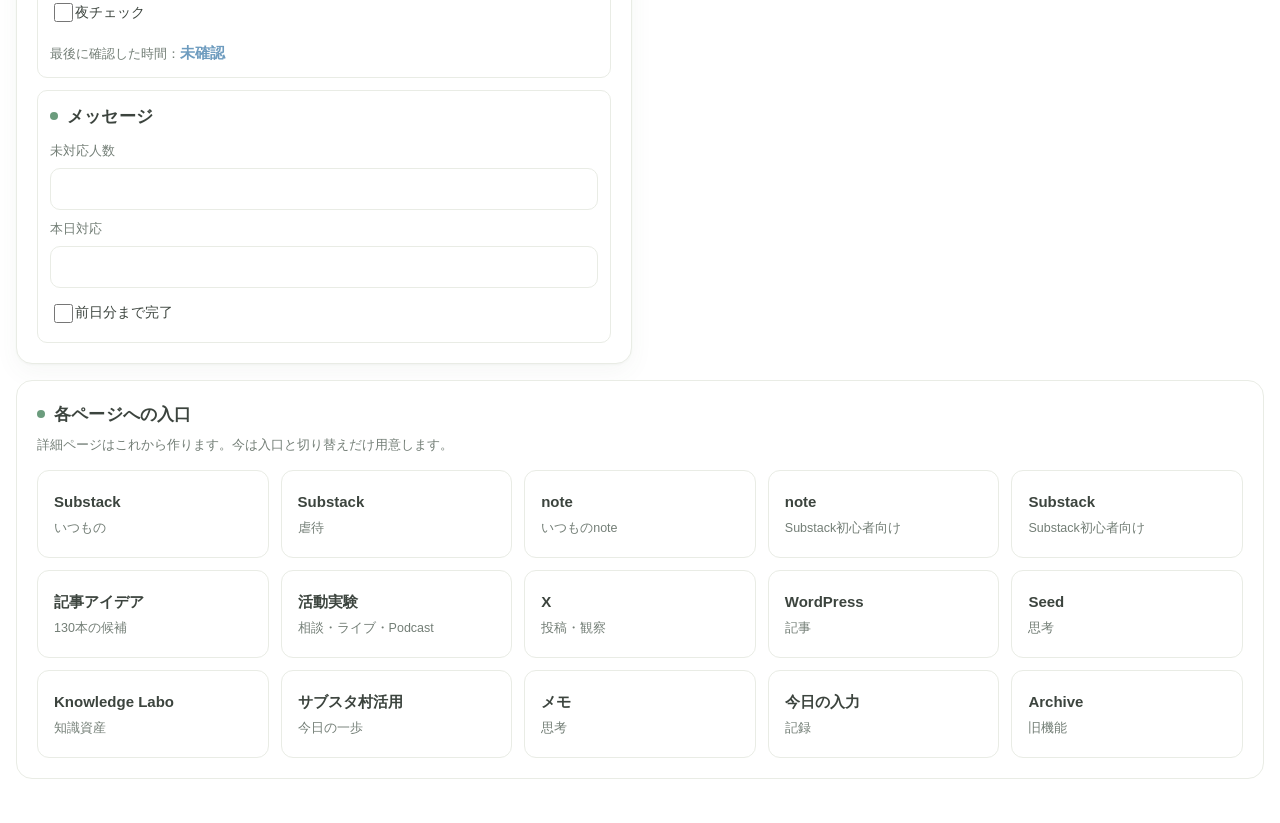
==== commit 1d4a171c: "Bust dashboard asset cache" ====
--- a/index.html
+++ b/index.html
@@ -5,7 +5,7 @@
     <meta name="viewport" content="width=device-width, initial-scale=1.0" />
     <title>生活・発信ダッシュボード</title>
     <link rel="icon" href="data:," />
-    <link rel="stylesheet" href="./styles.css?v=20260811-afternoon-mode" />
+    <link rel="stylesheet" href="./styles.css?v=20260816-substack-scope" />
   </head>
   <body>
     <div class="app">
@@ -3196,6 +3196,6 @@
       </div>
     </template>
 
-    <script src="./app.js?v=20260811-afternoon-mode"></script>
+    <script src="./app.js?v=20260816-substack-scope"></script>
   </body>
 </html>
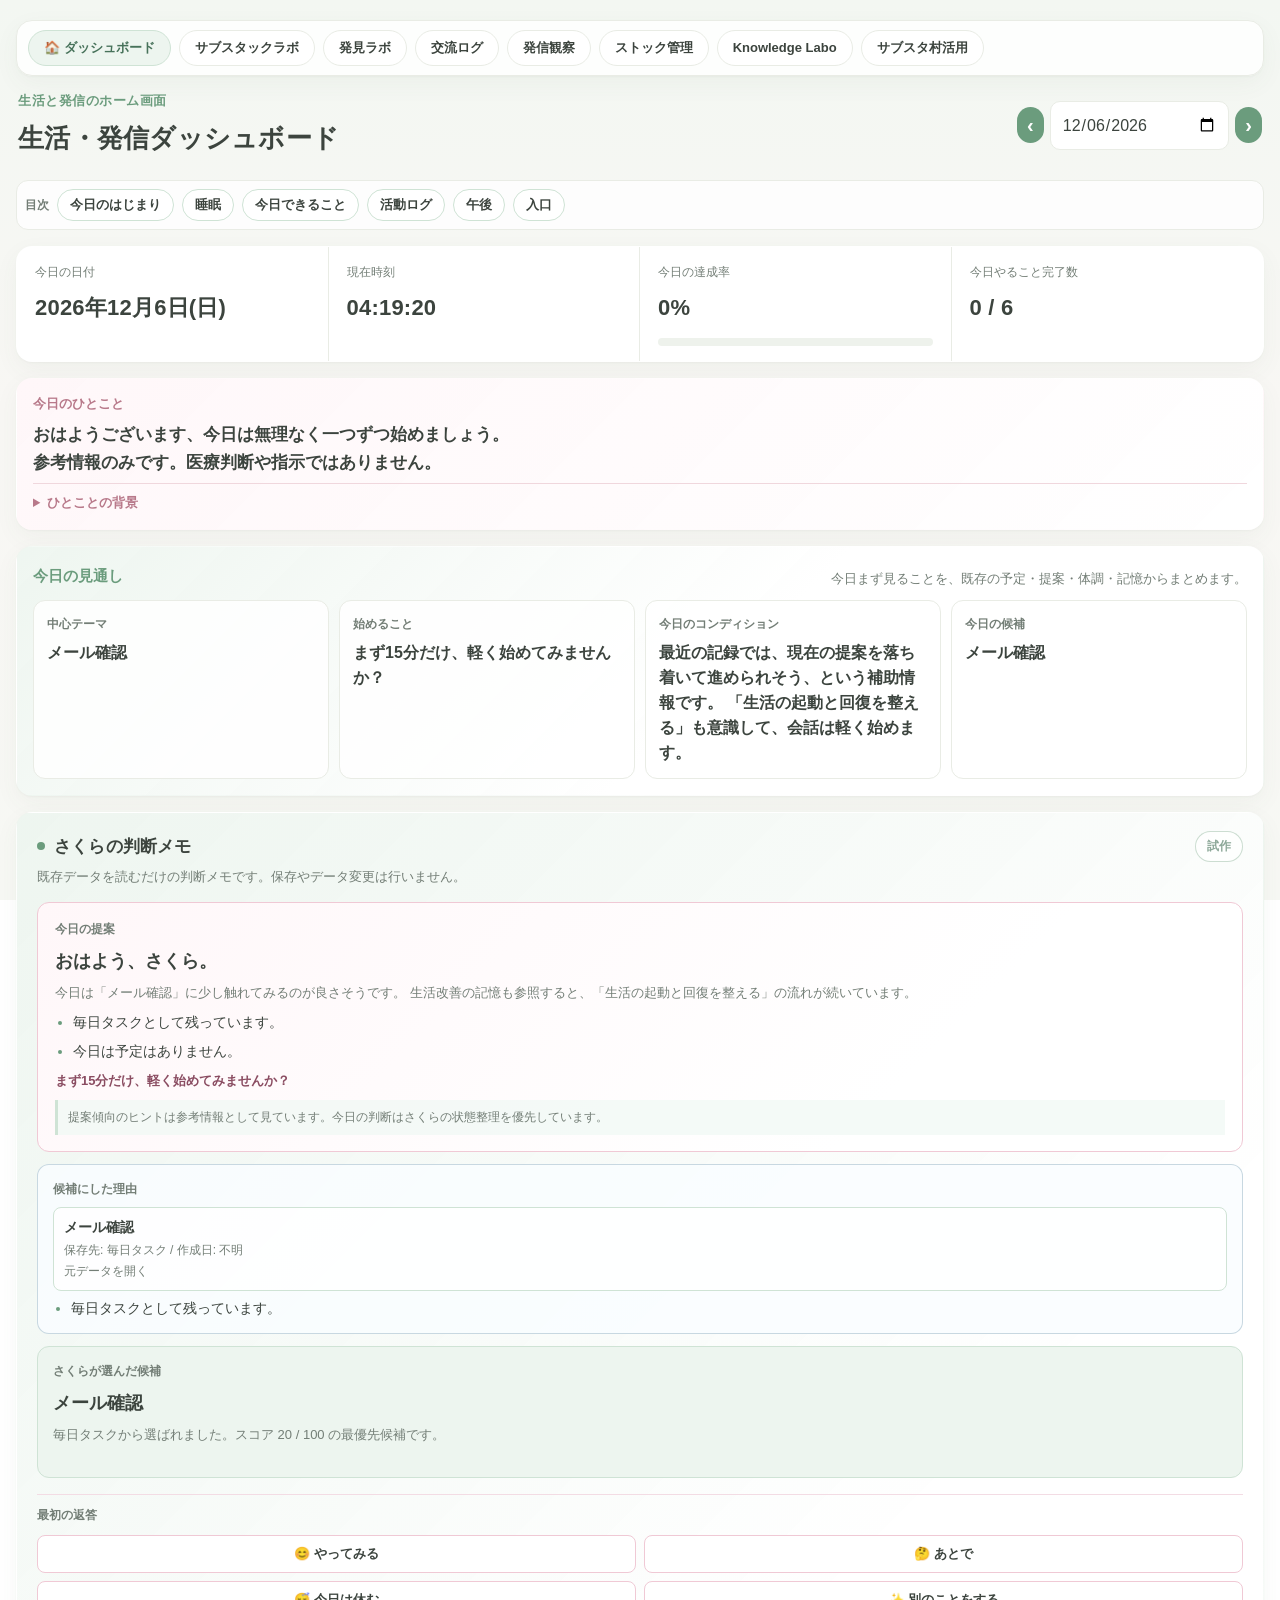
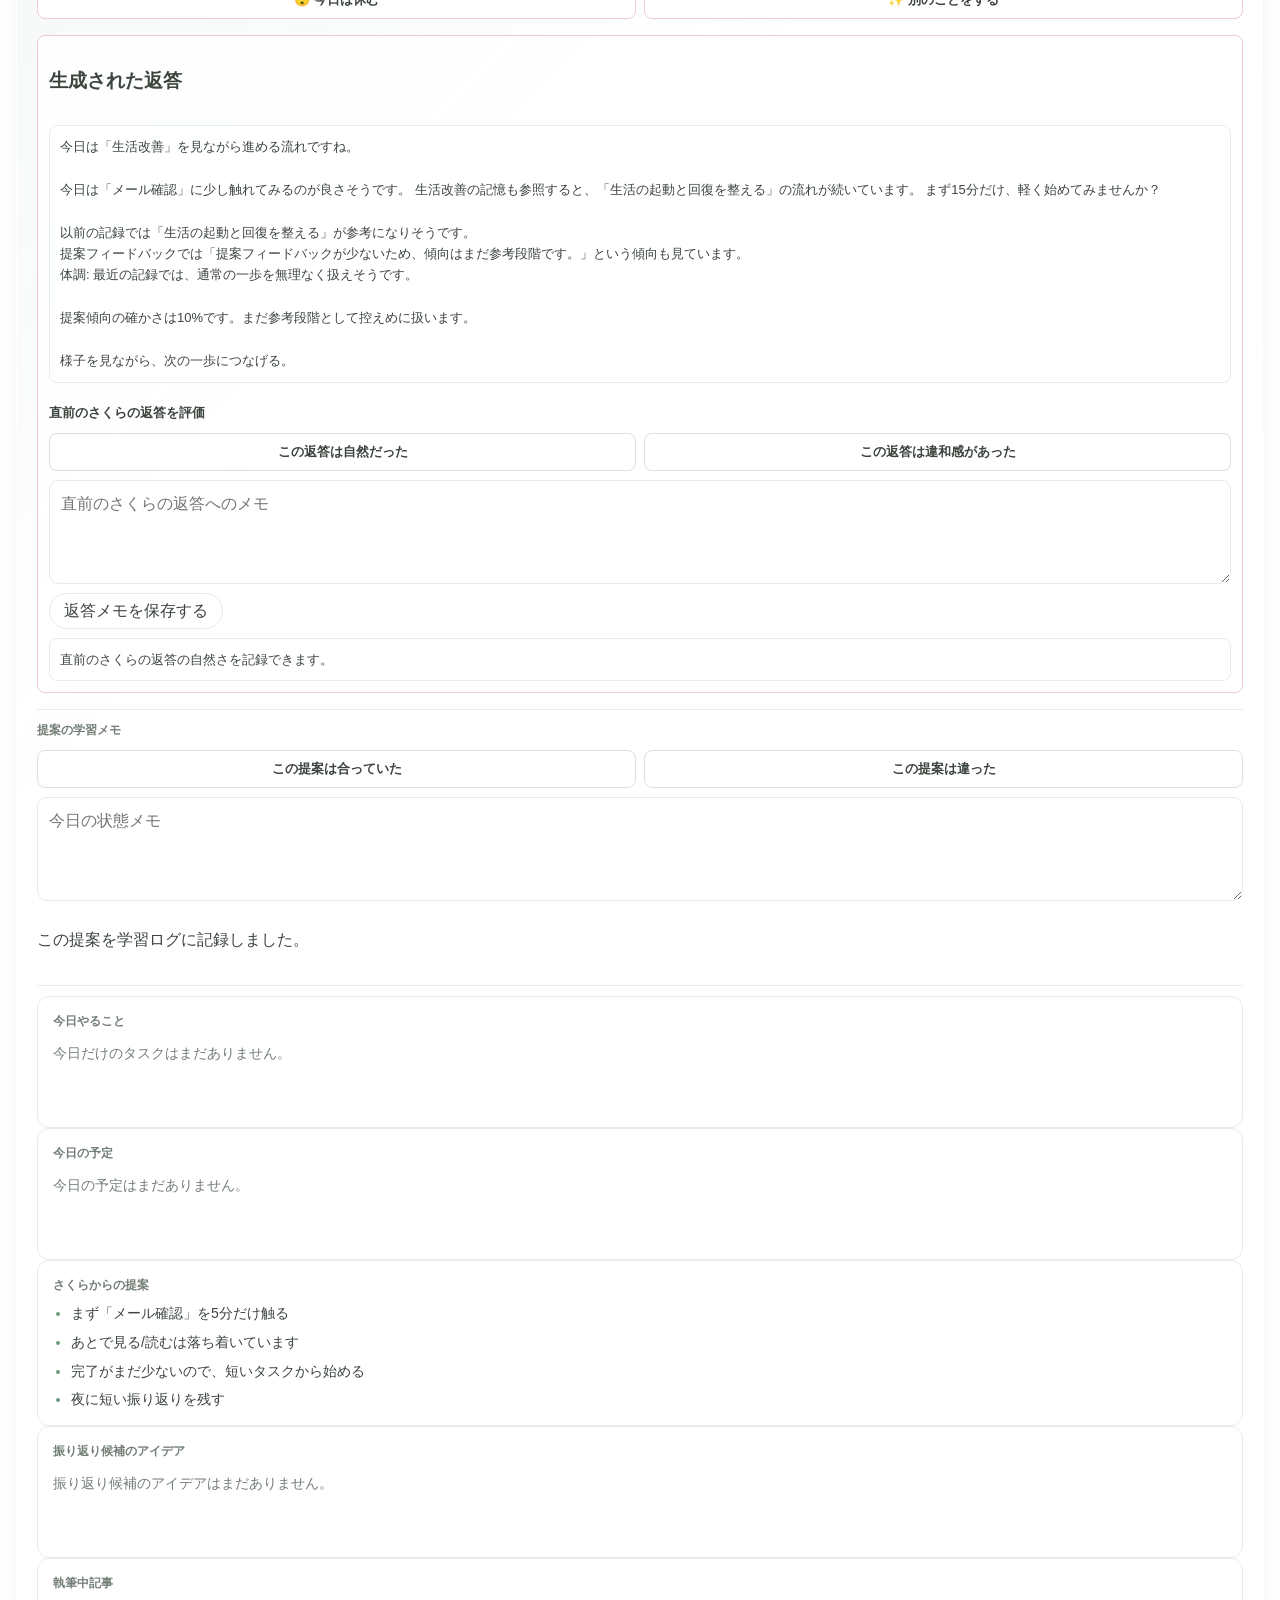
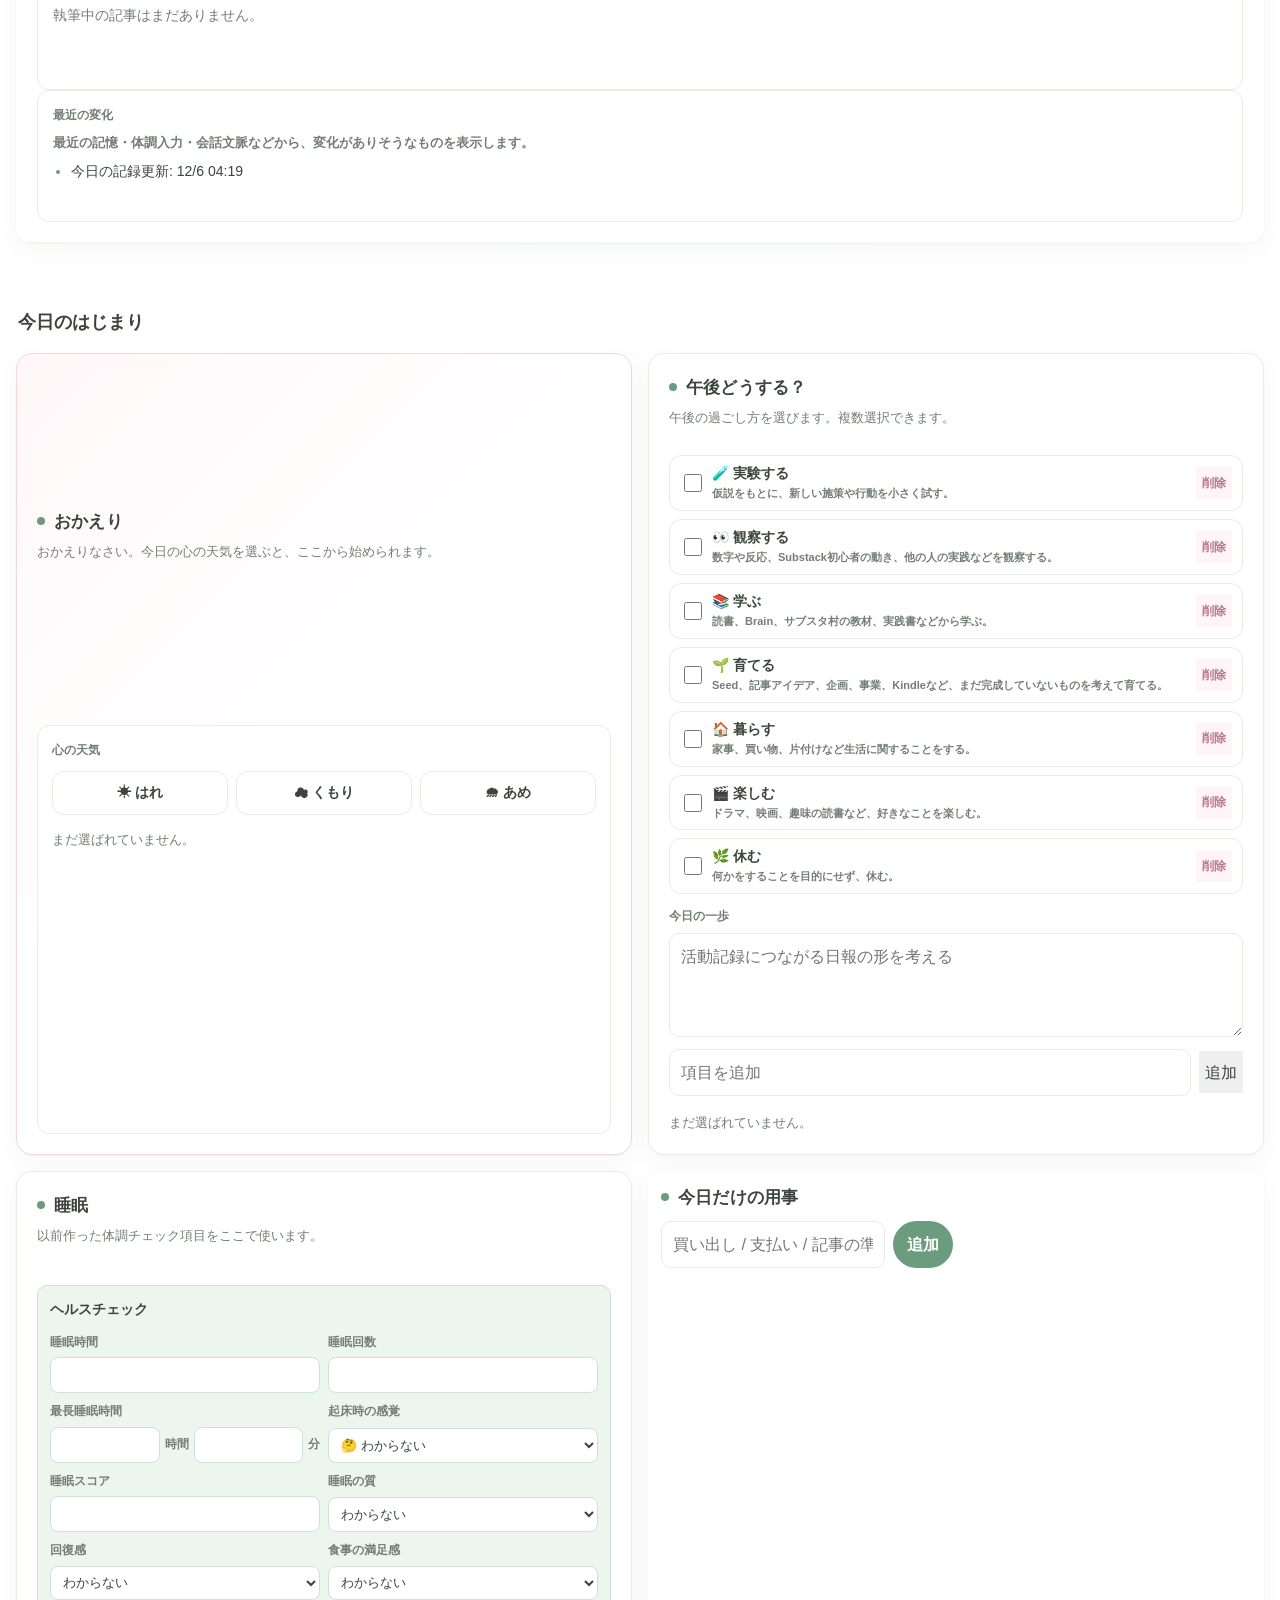
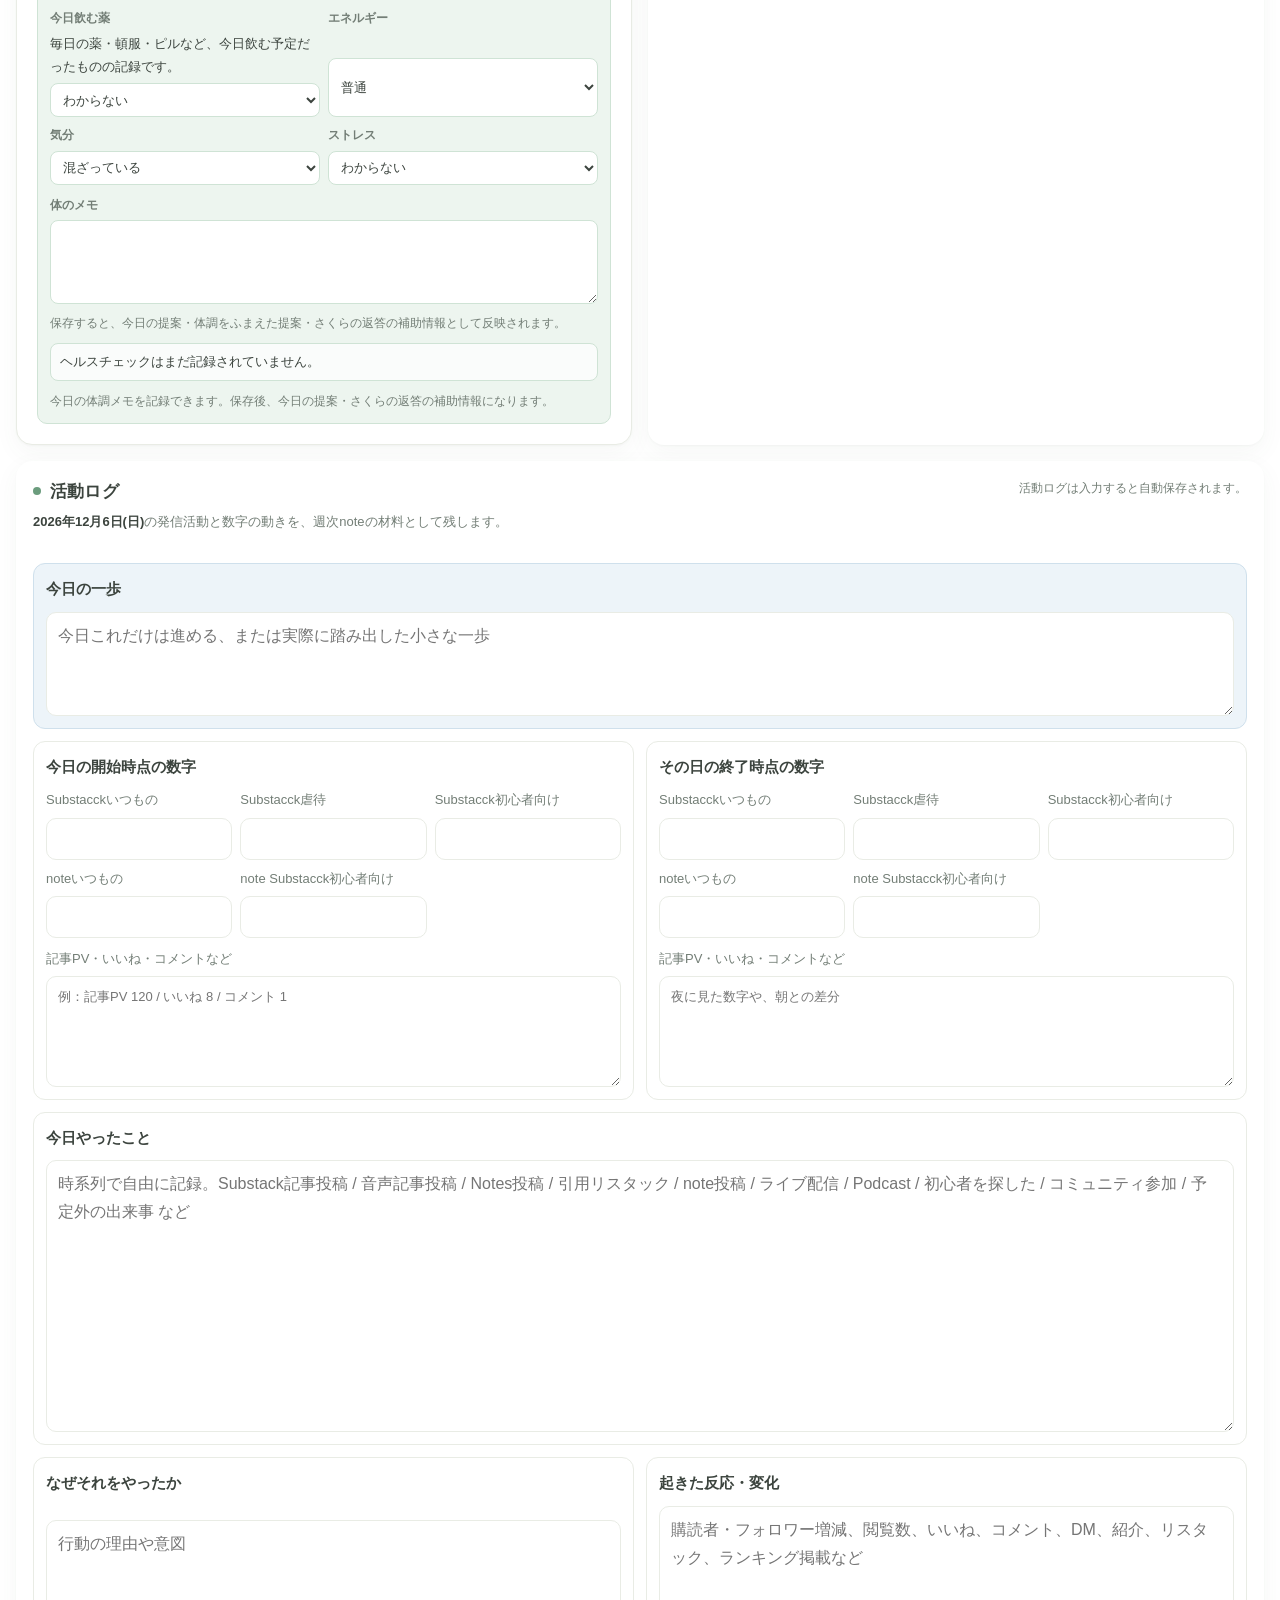
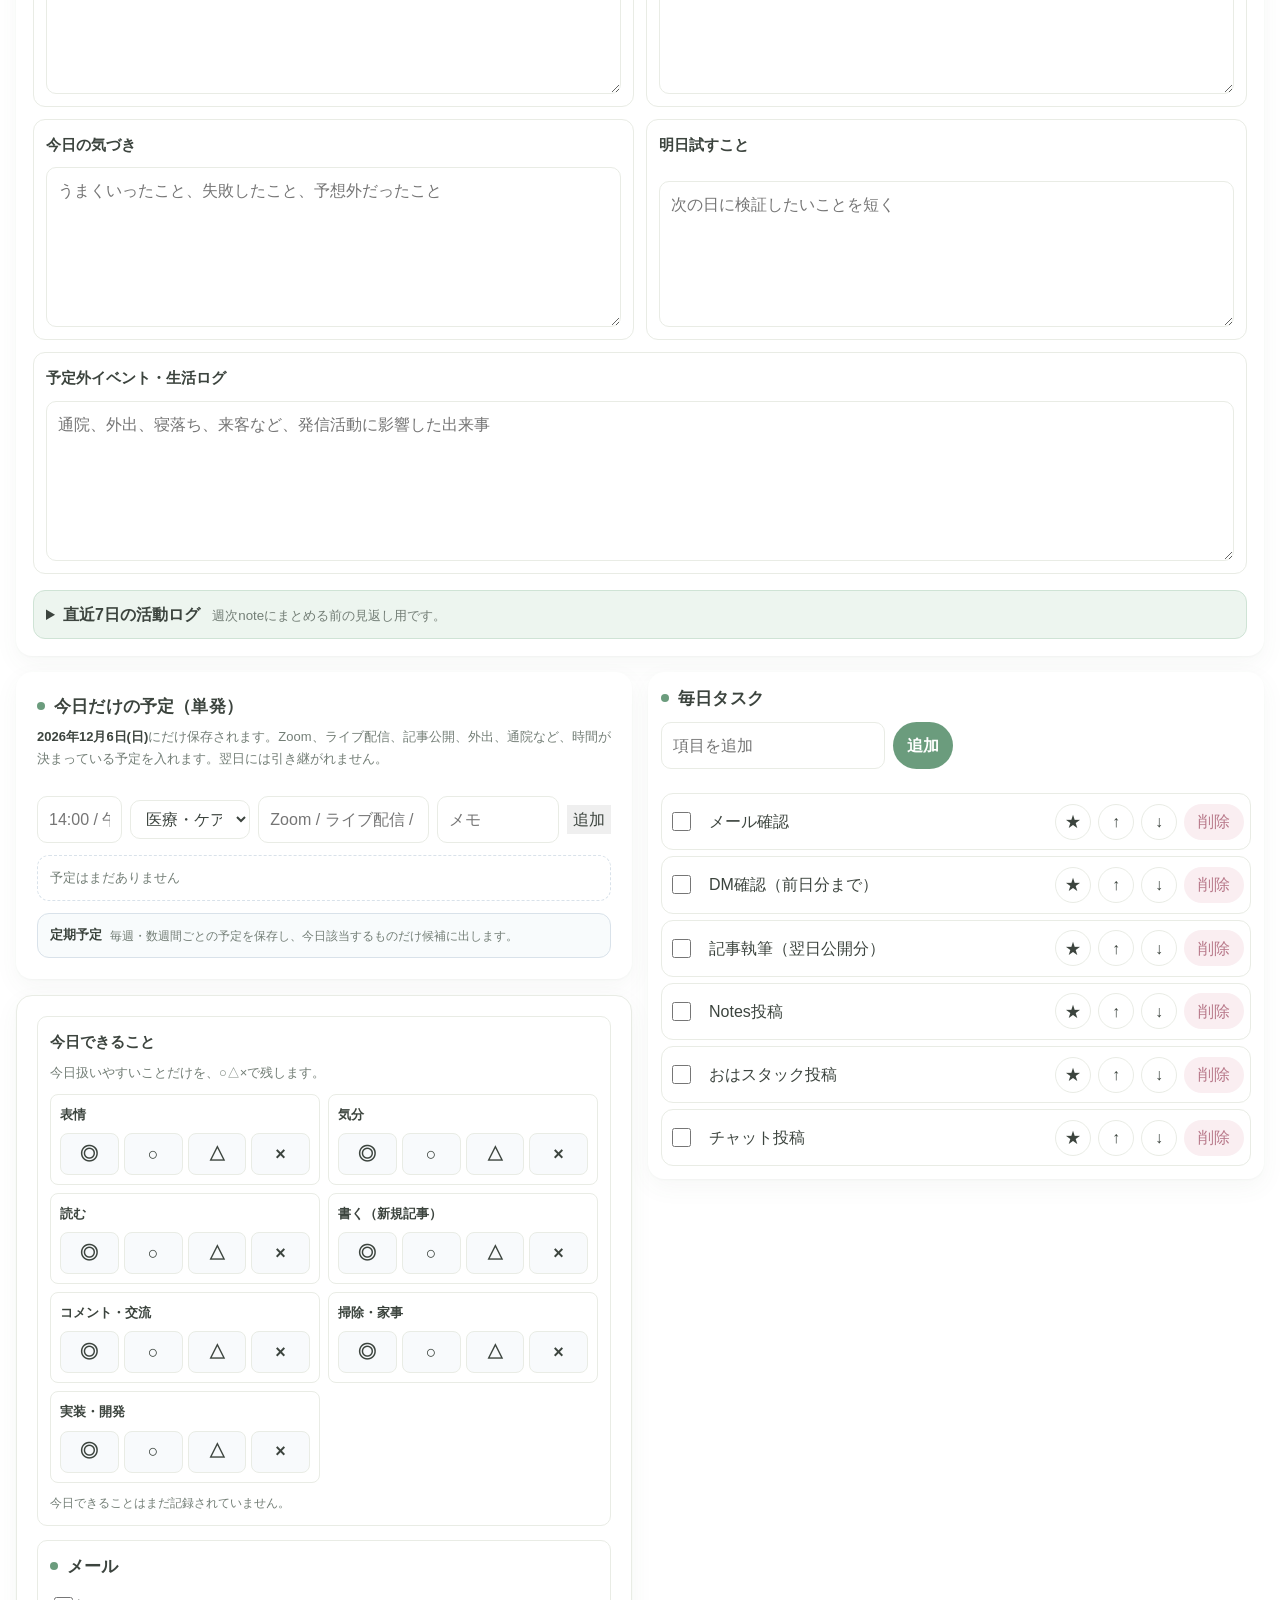
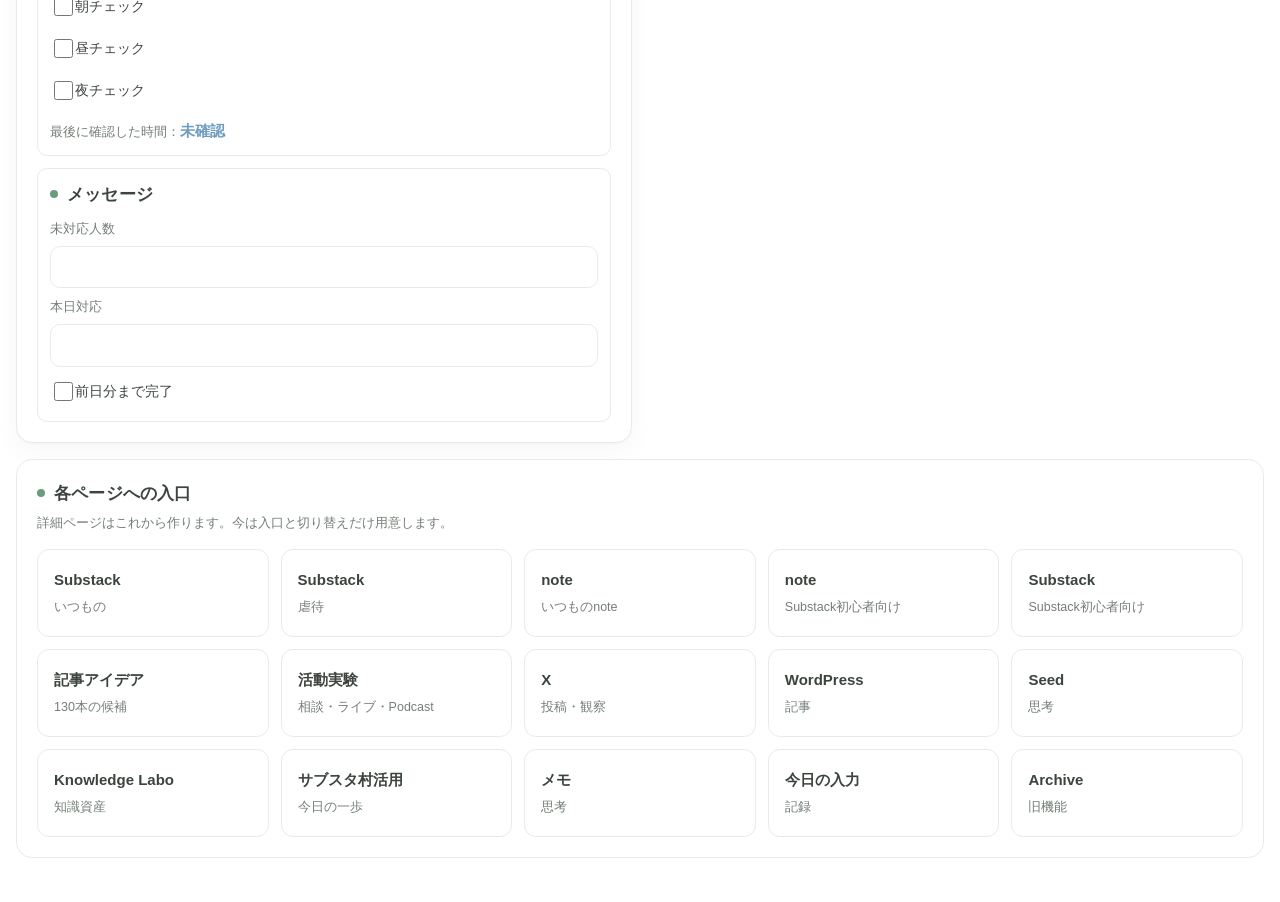
==== commit 8890df1e: "Update activity log metrics" ====
--- a/index.html
+++ b/index.html
@@ -1936,9 +1936,11 @@
             <section class="activity-log-block activity-log-metrics-block">
               <h3>今日の開始時点の数字</h3>
               <div class="activity-log-number-grid">
-                <label>Substack購読者数<input id="activityStartSubstackSubscribers" type="number" min="0" inputmode="numeric" /></label>
-                <label>Substackフォロワー数<input id="activityStartSubstackFollowers" type="number" min="0" inputmode="numeric" /></label>
-                <label>noteフォロワー数<input id="activityStartNoteFollowers" type="number" min="0" inputmode="numeric" /></label>
+                <label>Substacckいつもの<input id="activityStartSubstackRegular" type="number" min="0" inputmode="numeric" /></label>
+                <label>Substacck虐待<input id="activityStartSubstackAbuse" type="number" min="0" inputmode="numeric" /></label>
+                <label>Substacck初心者向け<input id="activityStartSubstackBeginner" type="number" min="0" inputmode="numeric" /></label>
+                <label>noteいつもの<input id="activityStartNoteRegular" type="number" min="0" inputmode="numeric" /></label>
+                <label>note Substacck初心者向け<input id="activityStartNoteSubstackBeginner" type="number" min="0" inputmode="numeric" /></label>
               </div>
               <label>記事PV・いいね・コメントなど<textarea id="activityStartExtraMetrics" rows="4" placeholder="例：記事PV 120 / いいね 8 / コメント 1"></textarea></label>
             </section>
@@ -1946,9 +1948,11 @@
             <section class="activity-log-block activity-log-metrics-block">
               <h3>その日の終了時点の数字</h3>
               <div class="activity-log-number-grid">
-                <label>Substack購読者数<input id="activityEndSubstackSubscribers" type="number" min="0" inputmode="numeric" /></label>
-                <label>Substackフォロワー数<input id="activityEndSubstackFollowers" type="number" min="0" inputmode="numeric" /></label>
-                <label>noteフォロワー数<input id="activityEndNoteFollowers" type="number" min="0" inputmode="numeric" /></label>
+                <label>Substacckいつもの<input id="activityEndSubstackRegular" type="number" min="0" inputmode="numeric" /></label>
+                <label>Substacck虐待<input id="activityEndSubstackAbuse" type="number" min="0" inputmode="numeric" /></label>
+                <label>Substacck初心者向け<input id="activityEndSubstackBeginner" type="number" min="0" inputmode="numeric" /></label>
+                <label>noteいつもの<input id="activityEndNoteRegular" type="number" min="0" inputmode="numeric" /></label>
+                <label>note Substacck初心者向け<input id="activityEndNoteSubstackBeginner" type="number" min="0" inputmode="numeric" /></label>
               </div>
               <label>記事PV・いいね・コメントなど<textarea id="activityEndExtraMetrics" rows="4" placeholder="夜に見た数字や、朝との差分"></textarea></label>
             </section>
